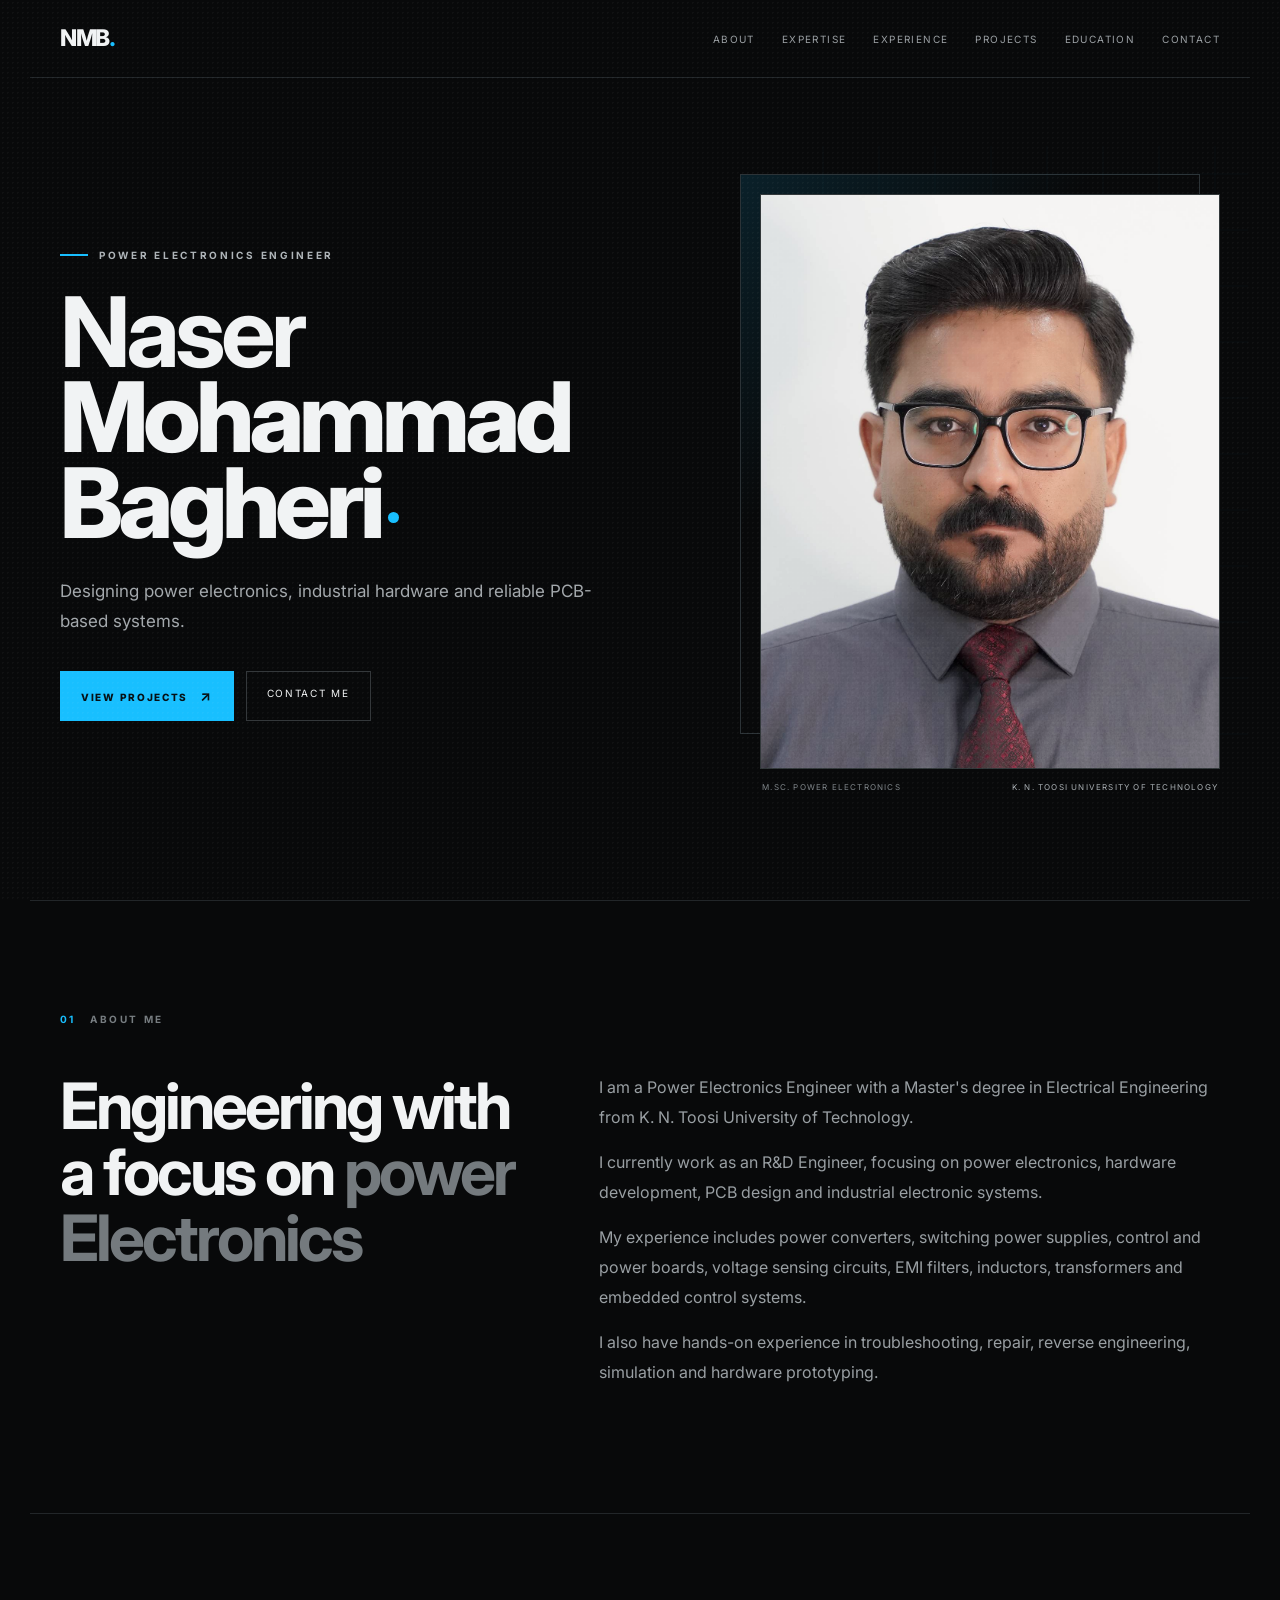
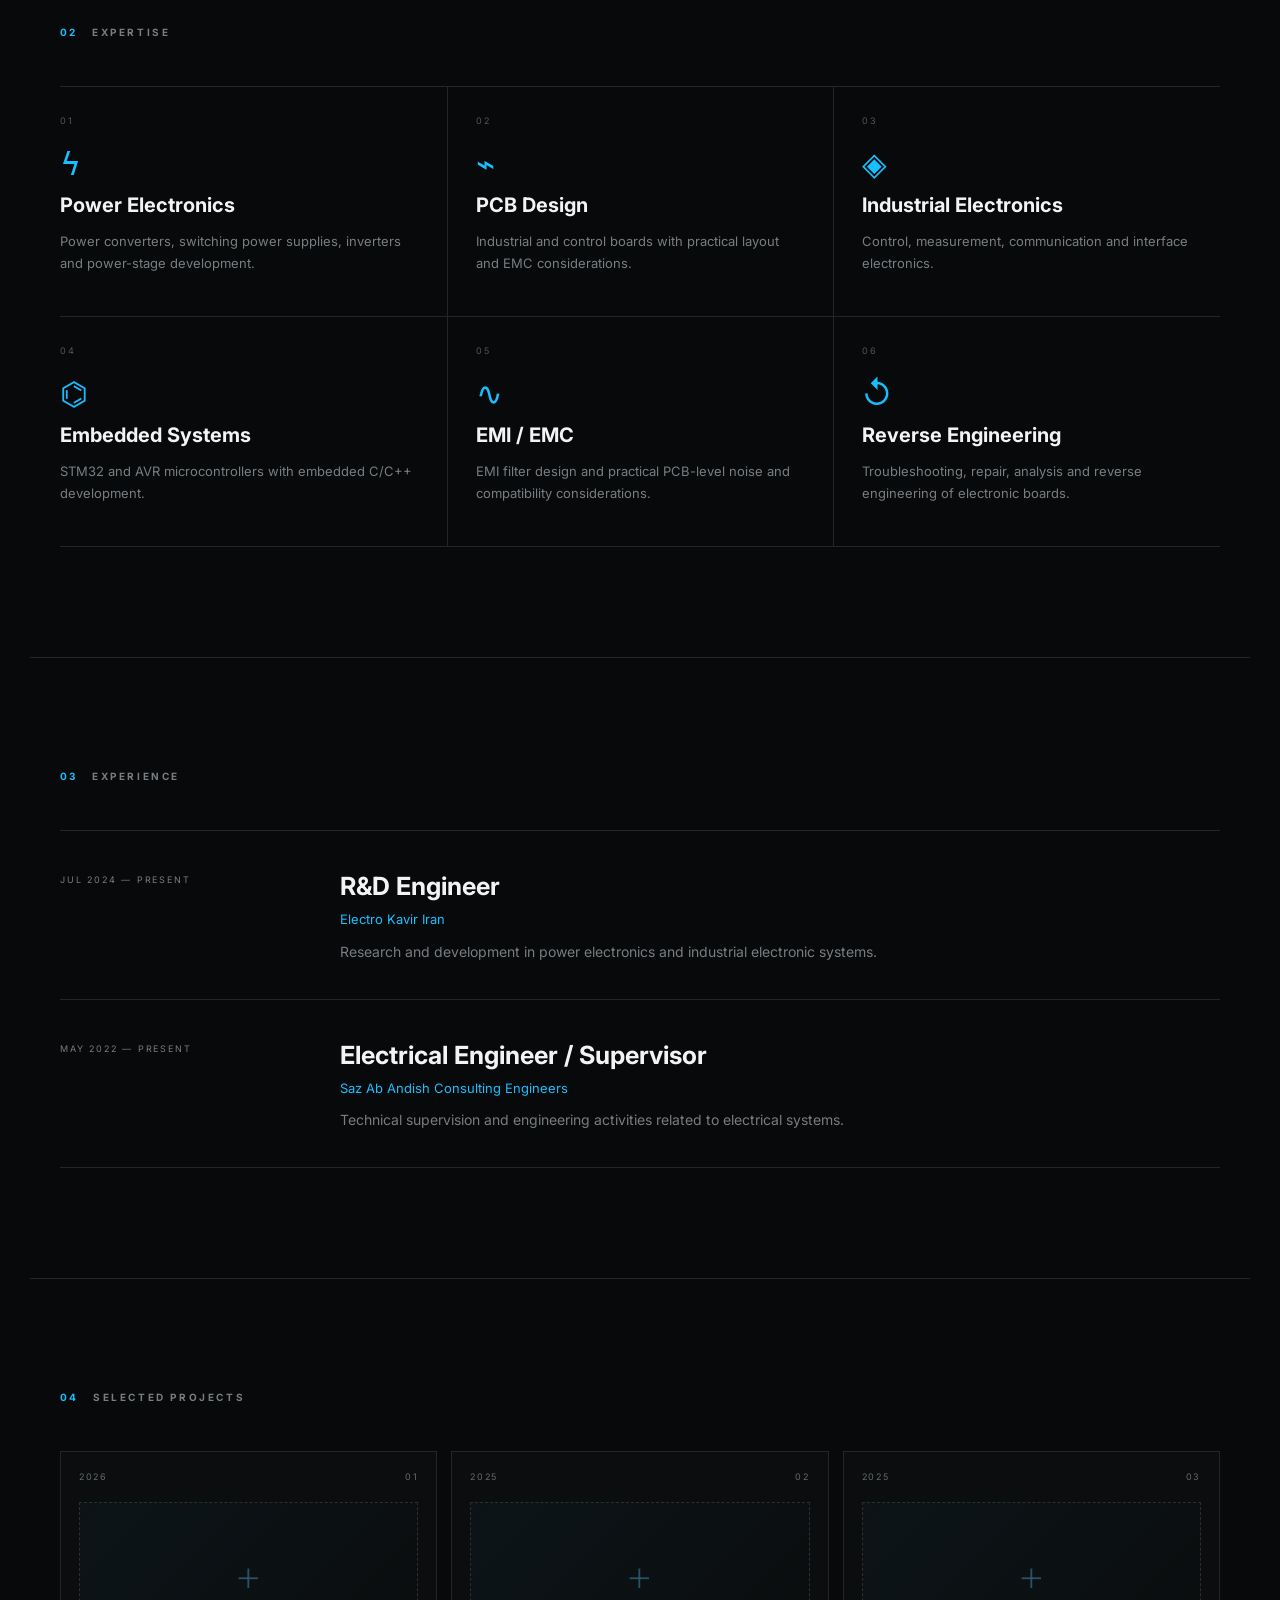
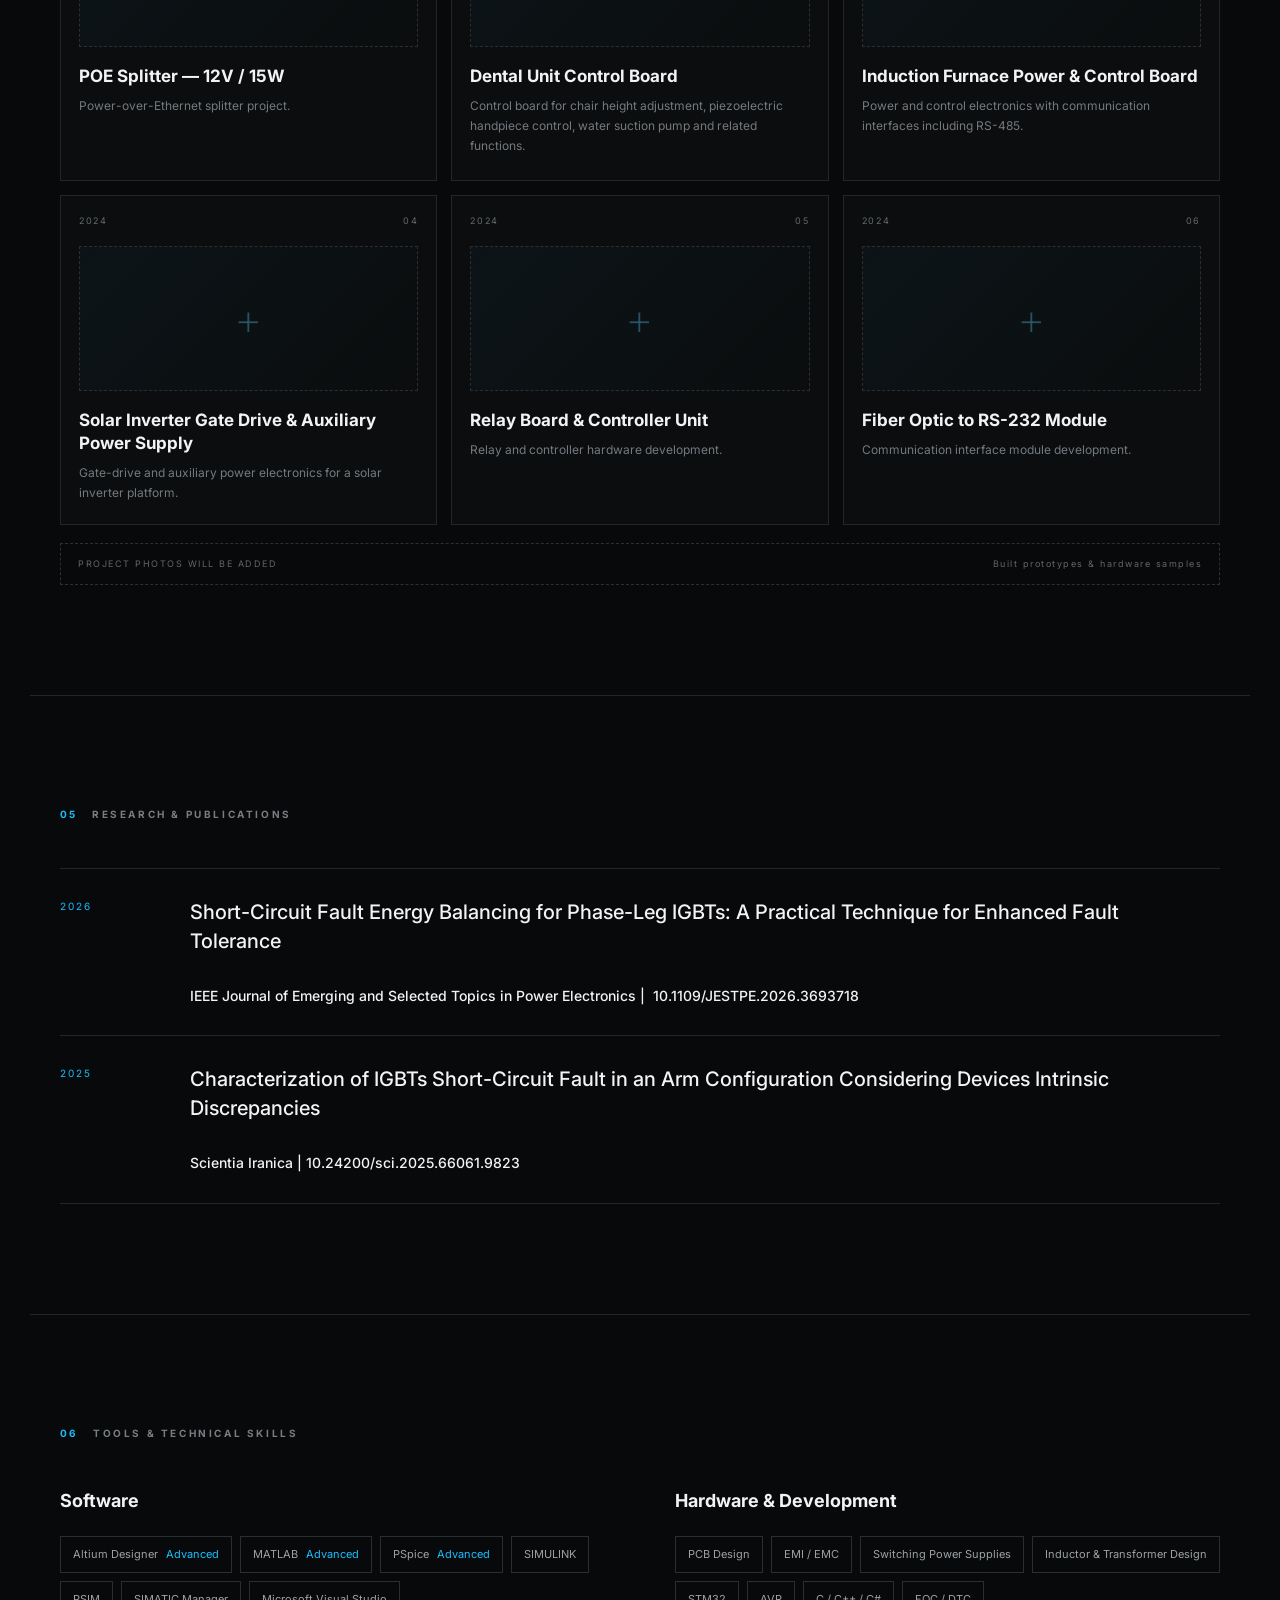
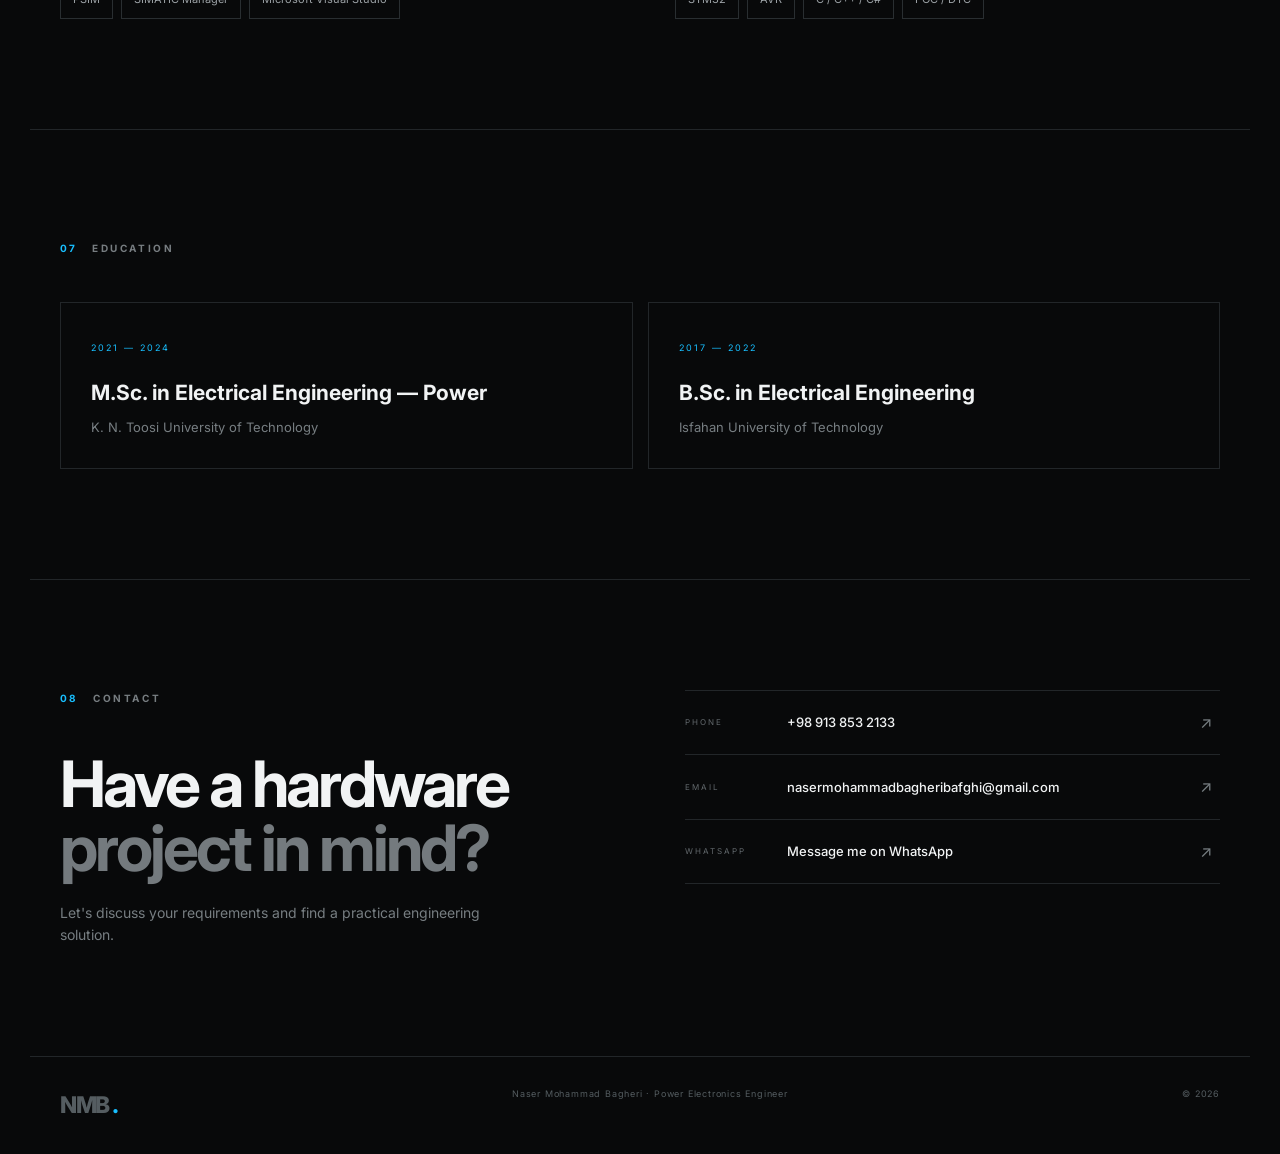
==== index.html @ 15868b36 "Add files via upload" ====
<!DOCTYPE html>
<html lang="en">
    <head>
        <meta charset="UTF-8">
        <meta name="viewport" content="width=device-width,initial-scale=1.0">
        <meta name="description" content="Naser Mohammad Bagheri — Power Electronics Engineer specializing in power electronics, PCB design, industrial hardware and embedded systems.">
        <title>Naser Mohammad Bagheri | Power Electronics Engineer</title>
        <link rel="preconnect" href="https://fonts.googleapis.com">
        <link rel="preconnect" href="https://fonts.gstatic.com" crossorigin>
        <link href="https://fonts.googleapis.com/css2?family=Inter:wght@400;500;600;700;800&display=swap" rel="stylesheet">
        <link rel="stylesheet" href="style.css">
    </head>
    <body>
        <div class="noise"></div>
        <header class="nav">
            <a class="logo" href="#home">NMB<span>.</span></a>
            <nav>
                <a href="#about">About</a>
                <a href="#expertise">Expertise</a>
                <a href="#experience">Experience</a>
                <a href="#projects">Projects</a>
                <a href="#education">Education</a>
                <a href="#contact">Contact</a>
            </nav>
        </header>
        <main>
            <section class="hero" id="home">
                <div class="hero-copy reveal">
                    <div class="eyebrow">
                        <span></span> POWER ELECTRONICS ENGINEER
                    </div>
                    <h1>Naser<br><strong>Mohammad<br class="desktop-break"> Bagheri</strong></h1>
                    <p class="hero-lead">Designing power electronics, industrial hardware and reliable PCB-based systems.</p>
                    <div class="hero-actions">
                        <a class="btn btn-primary" href="#projects">View projects <b>↗</b></a>
                        <a class="btn" href="#contact">Contact me</a>
                    </div>
                </div>
                <div class="portrait-area reveal">
                    <div class="portrait-frame"></div>
                    <div class="portrait-circuit"></div>
                    <img src="naser.jpg" alt="Naser Mohammad Bagheri" class="portrait">
                    <div class="portrait-meta">
                        <span>M.Sc. Power Electronics</span>
                        <span>K. N. Toosi University of Technology</span>
                    </div>
                </div>
            </section>
            <section class="section about" id="about">
                <div class="section-head">
                    <span>01</span>
                    <p>ABOUT ME</p>
                </div>
                <div class="about-grid">
                    <h2>Engineering with a focus on <em>power Electronics</em></h2>
                    <div class="about-copy">
                        <p>I am a Power Electronics Engineer with a Master's degree in Electrical Engineering from K. N. Toosi University of Technology.</p>
                        <p>I currently work as an R&amp;D Engineer, focusing on power electronics, hardware development, PCB design and industrial electronic systems.</p>
                        <p>My experience includes power converters, switching power supplies, control and power boards, voltage sensing circuits, EMI filters, inductors, transformers and embedded control systems.</p>
                        <p>I also have hands-on experience in troubleshooting, repair, reverse engineering, simulation and hardware prototyping.</p>
                    </div>
                </div>
            </section>
            <section class="section" id="expertise">
                <div class="section-head">
                    <span>02</span>
                    <p>EXPERTISE</p>
                </div>
                <div class="expertise-grid">
                    <article>
                        <i>01</i>
                        <b>ϟ</b>
                        <h3>Power Electronics</h3>
                        <p>Power converters, switching power supplies, inverters and power-stage development.</p>
                    </article>
                    <article>
                        <i>02</i>
                        <b>⌁</b>
                        <h3>PCB Design</h3>
                        <p>Industrial and control boards with practical layout and EMC considerations.</p>
                    </article>
                    <article>
                        <i>03</i>
                        <b>◈</b>
                        <h3>Industrial Electronics</h3>
                        <p>Control, measurement, communication and interface electronics.</p>
                    </article>
                    <article>
                        <i>04</i>
                        <b>⌬</b>
                        <h3>Embedded Systems</h3>
                        <p>STM32 and AVR microcontrollers with embedded C/C++ development.</p>
                    </article>
                    <article>
                        <i>05</i>
                        <b>∿</b>
                        <h3>EMI / EMC</h3>
                        <p>EMI filter design and practical PCB-level noise and compatibility considerations.</p>
                    </article>
                    <article>
                        <i>06</i>
                        <b>↺</b>
                        <h3>Reverse Engineering</h3>
                        <p>Troubleshooting, repair, analysis and reverse engineering of electronic boards.</p>
                    </article>
                </div>
            </section>
            <section class="section" id="experience">
                <div class="section-head">
                    <span>03</span>
                    <p>EXPERIENCE</p>
                </div>
                <div class="timeline">
                    <article>
                        <time>JUL 2024 — PRESENT</time>
                        <div>
                            <h3>R&amp;D Engineer</h3>
                            <p class="company">Electro Kavir Iran</p>
                            <p>Research and development in power electronics and industrial electronic systems.</p>
                        </div>
                    </article>
                    <article>
                        <time>MAY 2022 — PRESENT</time>
                        <div>
                            <h3>Electrical Engineer / Supervisor</h3>
                            <p class="company">Saz Ab Andish Consulting Engineers</p>
                            <p>Technical supervision and engineering activities related to electrical systems.</p>
                        </div>
                    </article>
                </div>
            </section>
            <section class="section" id="projects">
                <div class="section-head">
                    <span>04</span>
                    <p>SELECTED PROJECTS</p>
                </div>
                <div class="project-grid">
                    <article>
                        <div>
                            <span>2026</span>
                            <span>01</span>
                        </div>
                        <figure>+</figure>
                        <h3>POE Splitter — 12V / 15W</h3>
                        <p>Power-over-Ethernet splitter project.</p>
                    </article>
                    <article>
                        <div>
                            <span>2025</span>
                            <span>02</span>
                        </div>
                        <figure>+</figure>
                        <h3>Dental Unit Control Board</h3>
                        <p>Control board for chair height adjustment, piezoelectric handpiece control, water suction pump and related functions.</p>
                    </article>
                    <article>
                        <div>
                            <span>2025</span>
                            <span>03</span>
                        </div>
                        <figure>+</figure>
                        <h3>Induction Furnace Power &amp; Control Board</h3>
                        <p>Power and control electronics with communication interfaces including RS-485.</p>
                    </article>
                    <article>
                        <div>
                            <span>2024</span>
                            <span>04</span>
                        </div>
                        <figure>+</figure>
                        <h3>Solar Inverter Gate Drive &amp; Auxiliary Power Supply</h3>
                        <p>Gate-drive and auxiliary power electronics for a solar inverter platform.</p>
                    </article>
                    <article>
                        <div>
                            <span>2024</span>
                            <span>05</span>
                        </div>
                        <figure>+</figure>
                        <h3>Relay Board &amp; Controller Unit</h3>
                        <p>Relay and controller hardware development.</p>
                    </article>
                    <article>
                        <div>
                            <span>2024</span>
                            <span>06</span>
                        </div>
                        <figure>+</figure>
                        <h3>Fiber Optic to RS-232 Module</h3>
                        <p>Communication interface module development.</p>
                    </article>
                </div>
                <div class="projects-note">
                    <span>PROJECT PHOTOS WILL BE ADDED</span>
                    <span>Built prototypes &amp; hardware samples</span>
                </div>
            </section>
            <section class="section research">
                <div class="section-head">
                    <span>05</span>
                    <p>RESEARCH &amp; PUBLICATIONS</p>
                </div>
                <div class="research-list">
                    <article>
                        <span>2026</span>
                        <h3>Short-Circuit Fault Energy Balancing for Phase-Leg IGBTs: A Practical Technique for Enhanced Fault Tolerance</h3>
                        <h3 style="grid-area: 2 / 2 / 3 / 3; font-size: 14px;"><a href="https://www.scilit.com/sources/019f25de601a72ae861ccee528721fa2">IEEE Journal of Emerging and Selected Topics in Power Electronics</a>&nbsp;|&nbsp;&nbsp;<a href="https://doi.org/10.1109/JESTPE.2026.3693718">10.1109/JESTPE.2026.3693718</a></h3>
                        <h3></h3>
                    </article>
                    <article>
                        <span>2025</span>
                        <h3>Characterization of IGBTs Short-Circuit Fault in an Arm Configuration Considering Devices Intrinsic Discrepancies</h3>
                        <h3 style="grid-area: 2 / 2 / 3 / 3; font-size: 14px;">Scientia Iranica |&nbsp;<a href="https://doi.org/10.24200/sci.2025.66061.9823">10.24200/sci.2025.66061.9823</a></h3>
                    </article>
                </div>
            </section>
            <section class="section skills">
                <div class="section-head">
                    <span>06</span>
                    <p>TOOLS &amp; TECHNICAL SKILLS</p>
                </div>
                <div class="skills-wrap">
                    <div>
                        <h3>Software</h3>
                        <div class="tags">
                            <span>Altium Designer <em>Advanced</em></span>
                            <span>MATLAB <em>Advanced</em></span>
                            <span>PSpice <em>Advanced</em></span>
                            <span>SIMULINK</span>
                            <span>PSIM</span>
                            <span>SIMATIC Manager</span>
                            <span>Microsoft Visual Studio</span>
                        </div>
                    </div>
                    <div>
                        <h3>Hardware &amp; Development</h3>
                        <div class="tags">
                            <span>PCB Design</span>
                            <span>EMI / EMC</span>
                            <span>Switching Power Supplies</span>
                            <span>Inductor &amp; Transformer Design</span>
                            <span>STM32</span>
                            <span>AVR</span>
                            <span>C / C++ / C#</span>
                            <span>FOC / DTC</span>
                        </div>
                    </div>
                </div>
            </section>
            <section class="section education" id="education">
                <div class="section-head">
                    <span>07</span>
                    <p>EDUCATION</p>
                </div>
                <div class="education-grid">
                    <article>
                        <span>2021 — 2024</span>
                        <h3>M.Sc. in Electrical Engineering — Power</h3>
                        <p>K. N. Toosi University of Technology</p>
                    </article>
                    <article>
                        <span>2017 — 2022</span>
                        <h3>B.Sc. in Electrical Engineering</h3>
                        <p>Isfahan University of Technology</p>
                    </article>
                </div>
            </section>
            <section class="section contact" id="contact">
                <div>
                    <div class="section-head">
                        <span>08</span>
                        <p>CONTACT</p>
                    </div>
                    <h2>Have a hardware<br><em>project in mind?</em></h2>
                    <p class="contact-lead">Let's discuss your requirements and find a practical engineering solution.</p>
                </div>
                <div class="contact-links">
                    <a href="tel:+989138532133"><small>PHONE</small><strong>+98 913 853 2133</strong><span>↗</span></a>
                    <a href="mailto:nasermohammadbagheribafghi@gmail.com"><small>EMAIL</small><strong>nasermohammadbagheribafghi@gmail.com</strong><span>↗</span></a>
                    <a href="https://wa.me/989138532133" target="_blank" rel="noopener"><small>WHATSAPP</small><strong>Message me on WhatsApp</strong><span>↗</span></a>
                </div>
            </section>
        </main>
        <footer>
            <div class="footer-logo">NMB
                <span>.</span>
            </div>
            <p>Naser Mohammad Bagheri · Power Electronics Engineer</p>
            <p>© 2026</p>
        </footer>
        <script src="script.js"></script>
    </body>
</html>
---- style.css ----
* {
    box-sizing: border-box;
    margin: 0;
    padding: 0;
}

:root {
    --bg: #08090a;
    --text: #f1f3f4;
    --muted: #8d9297;
    --line: #222629;
    --accent: #18bfff;
}

html {
    scroll-behavior: smooth;
}

body {
    background: var(--bg);
    color: var(--text);
    font-family: Inter,Arial,sans-serif;
    line-height: 1.6;
    overflow-x: hidden;
}

a {
    color: inherit;
    text-decoration: none;
}

.noise {
    position: fixed;
    inset: 0;
    pointer-events: none;
    opacity: .035;
    background-image: radial-gradient(#fff 1px,transparent 1px);
    background-size: 5px 5px;
    z-index: 20;
}

.nav {
    height: 78px;
    display: flex;
    align-items: center;
    justify-content: space-between;
    max-width: 1220px;
    margin: auto;
    padding: 0 30px;
    border-bottom: 1px solid var(--line);
    position: relative;
    z-index: 10;
}

.logo,
.footer-logo {
    font-size: 23px;
    font-weight: 800;
    letter-spacing: -1.5px;
}

.logo span,
.footer-logo span {
    color: var(--accent);
}

.nav nav {
    display: flex;
    gap: 27px;
}

.nav nav a {
    font-size: 10px;
    color: #9a9fa3;
    text-transform: uppercase;
    letter-spacing: 1.4px;
}

.nav nav a:hover {
    color: var(--accent);
}

.hero {
    max-width: 1220px;
    min-height: calc(100vh - 78px);
    margin: auto;
    padding: 70px 30px 80px;
    display: grid;
    grid-template-columns: 1fr .78fr;
    align-items: center;
    gap: 65px;
}

.eyebrow {
    font-size: 10px;
    letter-spacing: 2.7px;
    color: #aeb4b8;
    font-weight: 700;
    display: flex;
    align-items: center;
    gap: 11px;
}

.eyebrow span {
    width: 28px;
    height: 2px;
    background: var(--accent);
}

h1 {
    font-size: clamp(62px,7.6vw,105px);
    line-height: .88;
    letter-spacing: -5px;
    font-weight: 700;
    margin: 26px 0 30px;
}

h1 strong {
    font-weight: 800;
}

h1 strong:after {
    content: "";
    display: inline-block;
    width: 11px;
    height: 11px;
    background: var(--accent);
    margin-left: 8px;
    border-radius: 50%;
    vertical-align: 18%;
}

.hero-lead {
    max-width: 540px;
    color: #a3a8ac;
    font-size: 17px;
    line-height: 1.8;
}

.hero-actions {
    display: flex;
    gap: 12px;
    margin-top: 34px;
}

.btn {
    border: 1px solid #34383b;
    padding: 13px 20px;
    font-size: 10px;
    text-transform: uppercase;
    letter-spacing: 1.7px;
}

.btn-primary {
    background: var(--accent);
    border-color: var(--accent);
    color: #061015;
    font-weight: 800;
}

.btn:hover {
    border-color: var(--accent);
    color: var(--accent);
}

.btn-primary:hover {
    background: #56d2ff;
    color: #061015;
}

.btn b {
    font-size: 14px;
    margin-left: 8px;
}

.portrait-area {
    position: relative;
    width: min(100%,480px);
    justify-self: end;
    padding: 20px 0 0 20px;
}

.portrait-frame {
    position: absolute;
    inset: 0 20px 60px 0;
    border: 1px solid #2c3337;
    background: linear-gradient(135deg,rgba(24,191,255,.13),transparent 35%);
}

.portrait-circuit {
    position: absolute;
    inset: -28px -28px 30px 55px;
    opacity: .3;
    background: linear-gradient(90deg,transparent 49%,#1a5c72 50%,transparent 51%),linear-gradient(0deg,transparent 49%,#1a5c72 50%,transparent 51%);
    background-size: 56px 56px;
}

.portrait {
    display: block;
    width: 100%;
    aspect-ratio: 4/5;
    object-fit: cover;
    object-position: center top;
    position: relative;
    z-index: 2;
    filter: grayscale(15%) contrast(1.03);
    border: 1px solid #343a3d;
}

.portrait-meta {
    position: relative;
    z-index: 3;
    display: flex;
    justify-content: space-between;
    gap: 20px;
    padding: 12px 2px 0;
    color: #7f8589;
    font-size: 8px;
    letter-spacing: 1.2px;
    text-transform: uppercase;
}

.portrait-meta span:last-child {
    color: #a9afb3;
}

.section {
    max-width: 1220px;
    margin: auto;
    padding: 110px 30px;
    border-top: 1px solid var(--line);
}

.section-head {
    display: flex;
    align-items: center;
    gap: 15px;
    margin-bottom: 46px;
}

.section-head span {
    font-size: 10px;
    color: var(--accent);
    font-weight: 700;
    letter-spacing: 2px;
}

.section-head p {
    font-size: 10px;
    color: #777d81;
    font-weight: 700;
    letter-spacing: 2.6px;
}

.about-grid {
    display: grid;
    grid-template-columns: .85fr 1.15fr;
    gap: 80px;
}

.about h2 {
    font-size: clamp(38px,5vw,66px);
    line-height: 1.03;
    letter-spacing: -3px;
}

.about h2 em,
.contact h2 em {
    font-style: normal;
    color: #747a7e;
}

.about-copy {
    max-width: 700px;
}

.about-copy p {
    color: #999fa3;
    font-size: 16px;
    line-height: 1.85;
    margin-bottom: 16px;
}

.expertise-grid {
    display: grid;
    grid-template-columns: repeat(3,1fr);
    border-top: 1px solid var(--line);
}

.expertise-grid article {
    min-height: 230px;
    padding: 27px 28px 30px 0;
    border-bottom: 1px solid var(--line);
}

.expertise-grid article:nth-child(3n+2),
.expertise-grid article:nth-child(3n+3) {
    padding-left: 28px;
    border-left: 1px solid var(--line);
}

.expertise-grid i {
    display: block;
    font-size: 9px;
    color: #4f565a;
    letter-spacing: 2px;
    font-style: normal;
}

.expertise-grid b {
    display: block;
    font-size: 32px;
    color: var(--accent);
    height: 56px;
    padding-top: 9px;
    font-weight: 400;
}

.expertise-grid h3 {
    font-size: 20px;
    margin: 4px 0 9px;
}

.expertise-grid p {
    color: #777e82;
    font-size: 13px;
    line-height: 1.7;
}

.timeline {
    border-top: 1px solid var(--line);
}

.timeline article {
    display: grid;
    grid-template-columns: 230px 1fr;
    gap: 50px;
    padding: 35px 0;
    border-bottom: 1px solid var(--line);
}

.timeline time {
    font-size: 9px;
    color: #777d81;
    letter-spacing: 1.8px;
    padding-top: 7px;
}

.timeline h3 {
    font-size: 25px;
}

.timeline .company {
    color: var(--accent);
    font-size: 13px;
    margin-top: 3px;
}

.timeline p:last-child {
    color: #777d81;
    font-size: 14px;
    margin-top: 11px;
}

.project-grid {
    display: grid;
    grid-template-columns: repeat(3,1fr);
    gap: 14px;
}

.project-grid article {
    border: 1px solid var(--line);
    background: #0b0d0e;
    padding: 18px;
    min-height: 330px;
}

.project-grid article>div {
    display: flex;
    justify-content: space-between;
    color: #646b70;
    font-size: 9px;
    letter-spacing: 1.7px;
}

.project-grid figure {
    height: 145px;
    margin: 18px 0;
    border: 1px dashed #293035;
    display: flex;
    align-items: center;
    justify-content: center;
    background: linear-gradient(135deg,rgba(24,191,255,.04),transparent);
    font-size: 45px;
    font-weight: 200;
    color: #275365;
}

.project-grid h3 {
    font-size: 17px;
    line-height: 1.35;
}

.project-grid p {
    color: #737a7f;
    font-size: 12px;
    line-height: 1.65;
    margin-top: 8px;
}

.projects-note {
    display: flex;
    justify-content: space-between;
    border: 1px dashed #2a3033;
    margin-top: 18px;
    padding: 13px 17px;
    color: #60676b;
    font-size: 9px;
    letter-spacing: 1.5px;
}

.research-list {
    border-top: 1px solid var(--line);
}

.research-list article {
    display: grid;
    grid-template-columns: 100px 1fr;
    gap: 30px;
    padding: 29px 0;
    border-bottom: 1px solid var(--line);
}

.research-list article>span {
    color: var(--accent);
    font-size: 10px;
    letter-spacing: 2px;
}

.research-list h3 {
    font-size: 20px;
    line-height: 1.45;
    font-weight: 500;
    max-width: 930px;
}

.skills-wrap {
    display: grid;
    grid-template-columns: 1fr 1fr;
    gap: 70px;
}

.skills-wrap h3 {
    font-size: 18px;
    margin-bottom: 20px;
}

.tags {
    display: flex;
    flex-wrap: wrap;
    gap: 8px;
}

.tags span {
    border: 1px solid #292e31;
    padding: 9px 12px;
    color: #9ca2a6;
    font-size: 11px;
}

.tags em {
    color: var(--accent);
    font-style: normal;
    margin-left: 5px;
}

.education-grid {
    display: grid;
    grid-template-columns: 1fr 1fr;
    gap: 15px;
}

.education-grid article {
    border: 1px solid var(--line);
    padding: 30px;
}

.education-grid article>span {
    font-size: 9px;
    letter-spacing: 2px;
    color: var(--accent);
}

.education-grid h3 {
    font-size: 21px;
    margin: 18px 0 7px;
}

.education-grid p {
    color: #777e82;
    font-size: 13px;
}

.contact {
    display: grid;
    grid-template-columns: 1fr 1fr;
    gap: 90px;
}

.contact h2 {
    font-size: clamp(42px,5vw,67px);
    line-height: 1;
    letter-spacing: -3px;
    margin-top: 10px;
}

.contact-lead {
    color: #777e82;
    max-width: 470px;
    margin-top: 22px;
    font-size: 14px;
}

.contact-links {
    border-top: 1px solid var(--line);
}

.contact-links a {
    display: grid;
    grid-template-columns: 90px 1fr 20px;
    align-items: center;
    gap: 12px;
    padding: 19px 0;
    border-bottom: 1px solid var(--line);
}

.contact-links small {
    font-size: 8px;
    letter-spacing: 2px;
    color: #62686c;
}

.contact-links strong {
    font-size: 13px;
    font-weight: 500;
    word-break: break-word;
}

.contact-links span {
    color: #777e82;
}

footer {
    max-width: 1220px;
    margin: auto;
    padding: 30px;
    display: flex;
    justify-content: space-between;
    gap: 20px;
    border-top: 1px solid var(--line);
    color: #555d61;
    font-size: 9px;
    letter-spacing: .8px;
}

@media (max-width:900px){
    .nav {
        padding: 0 20px;
    }

    .nav nav {
        gap: 12px;
    }

    .nav nav a {
        font-size: 8px;
    }

    .hero {
        grid-template-columns: 1fr;
        min-height: auto;
        padding: 65px 20px 80px;
        gap: 45px;
    }

    .portrait-area {
        justify-self: start;
        width: min(100%,430px);
    }

    .section {
        padding: 80px 20px;
    }

    .about-grid,
    .contact {
        grid-template-columns: 1fr;
        gap: 40px;
    }

    .expertise-grid {
        grid-template-columns: repeat(2,1fr);
    }

    .expertise-grid article:nth-child(3n+2),
    .expertise-grid article:nth-child(3n+3) {
        border-left: 0;
        padding-left: 0;
    }

    .expertise-grid article:nth-child(even) {
        border-left: 1px solid var(--line);
        padding-left: 25px;
    }

    .project-grid {
        grid-template-columns: repeat(2,1fr);
    }

    .skills-wrap {
        grid-template-columns: 1fr;
        gap: 45px;
    }
}

@media (max-width:600px){
    .nav {
        height: 65px;
    }

    .nav nav {
        display: none;
    }

    .hero {
        padding-top: 48px;
    }

    h1 {
        font-size: 58px;
        letter-spacing: -3px;
    }

    .desktop-break {
        display: none;
    }

    .hero-lead {
        font-size: 15px;
    }

    .hero-actions {
        flex-wrap: wrap;
    }

    .portrait-area {
        padding-left: 10px;
    }

    .portrait-frame {
        inset: 0 10px 55px 0;
    }

    .portrait-meta {
        display: block;
        line-height: 1.8;
    }

    .portrait-meta span {
        display: block;
    }

    .expertise-grid,
    .project-grid,
    .education-grid {
        grid-template-columns: 1fr;
    }

    .expertise-grid article:nth-child(even) {
        border-left: 0;
        padding-left: 0;
    }

    .timeline article {
        grid-template-columns: 1fr;
        gap: 12px;
    }

    .research-list article {
        grid-template-columns: 1fr;
        gap: 8px;
    }

    .contact-links a {
        grid-template-columns: 70px 1fr 15px;
    }

    .contact-links strong {
        font-size: 11px;
    }

    .projects-note {
        display: block;
        line-height: 1.8;
    }

    footer {
        display: block;
        padding: 25px 20px;
    }

    footer p {
        margin-top: 8px;
    }
}
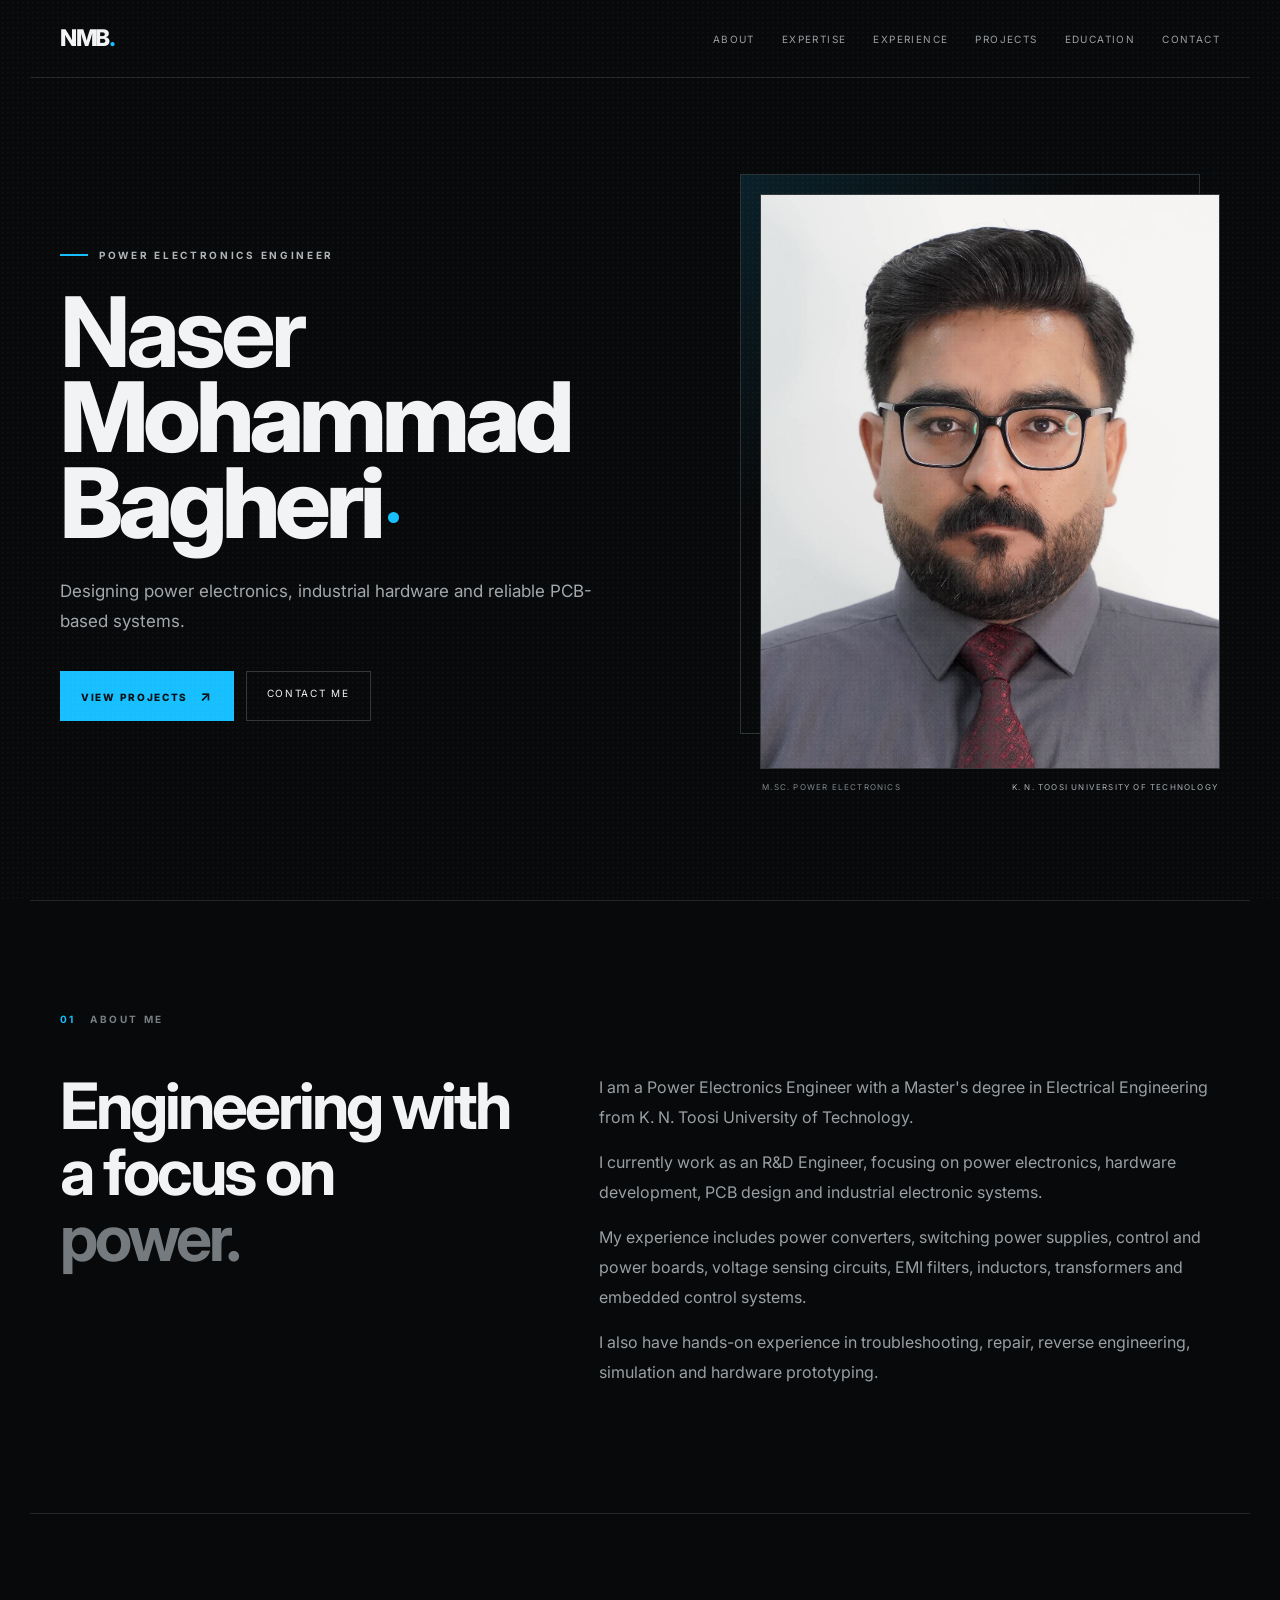
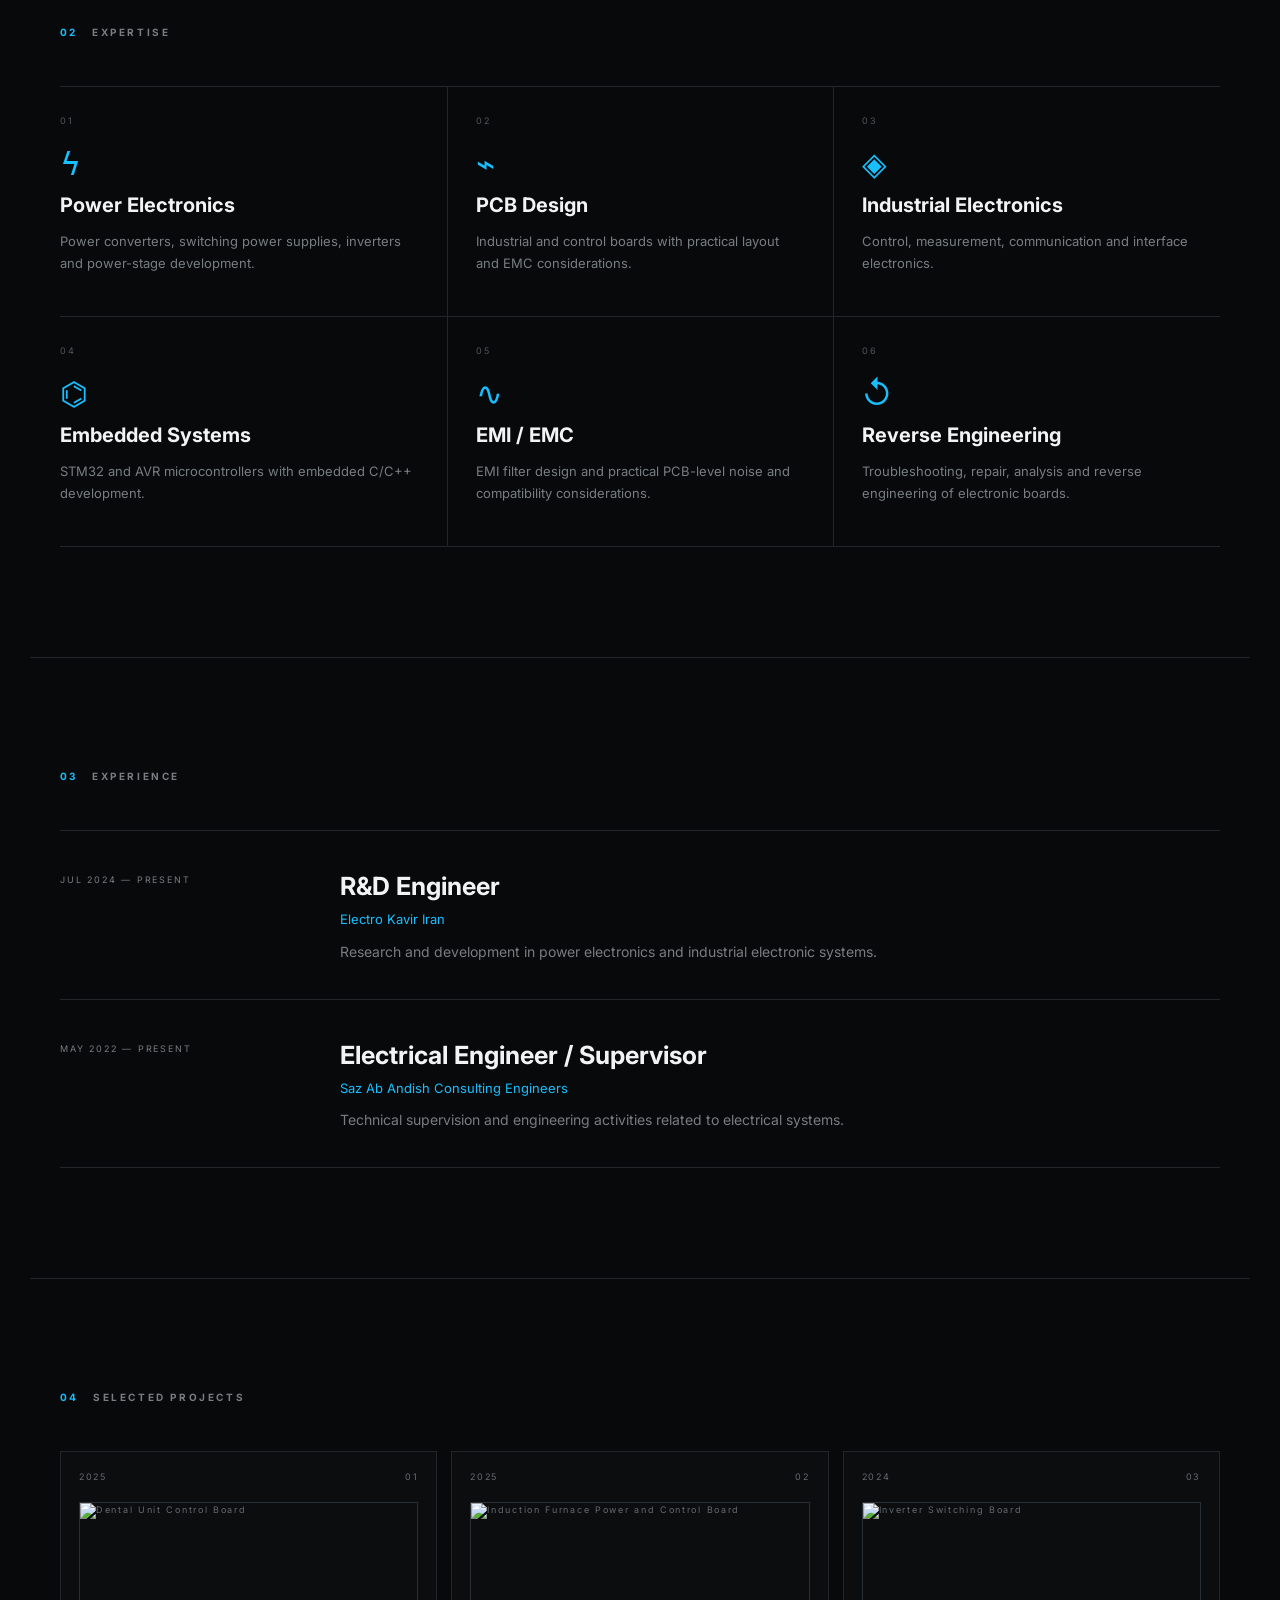
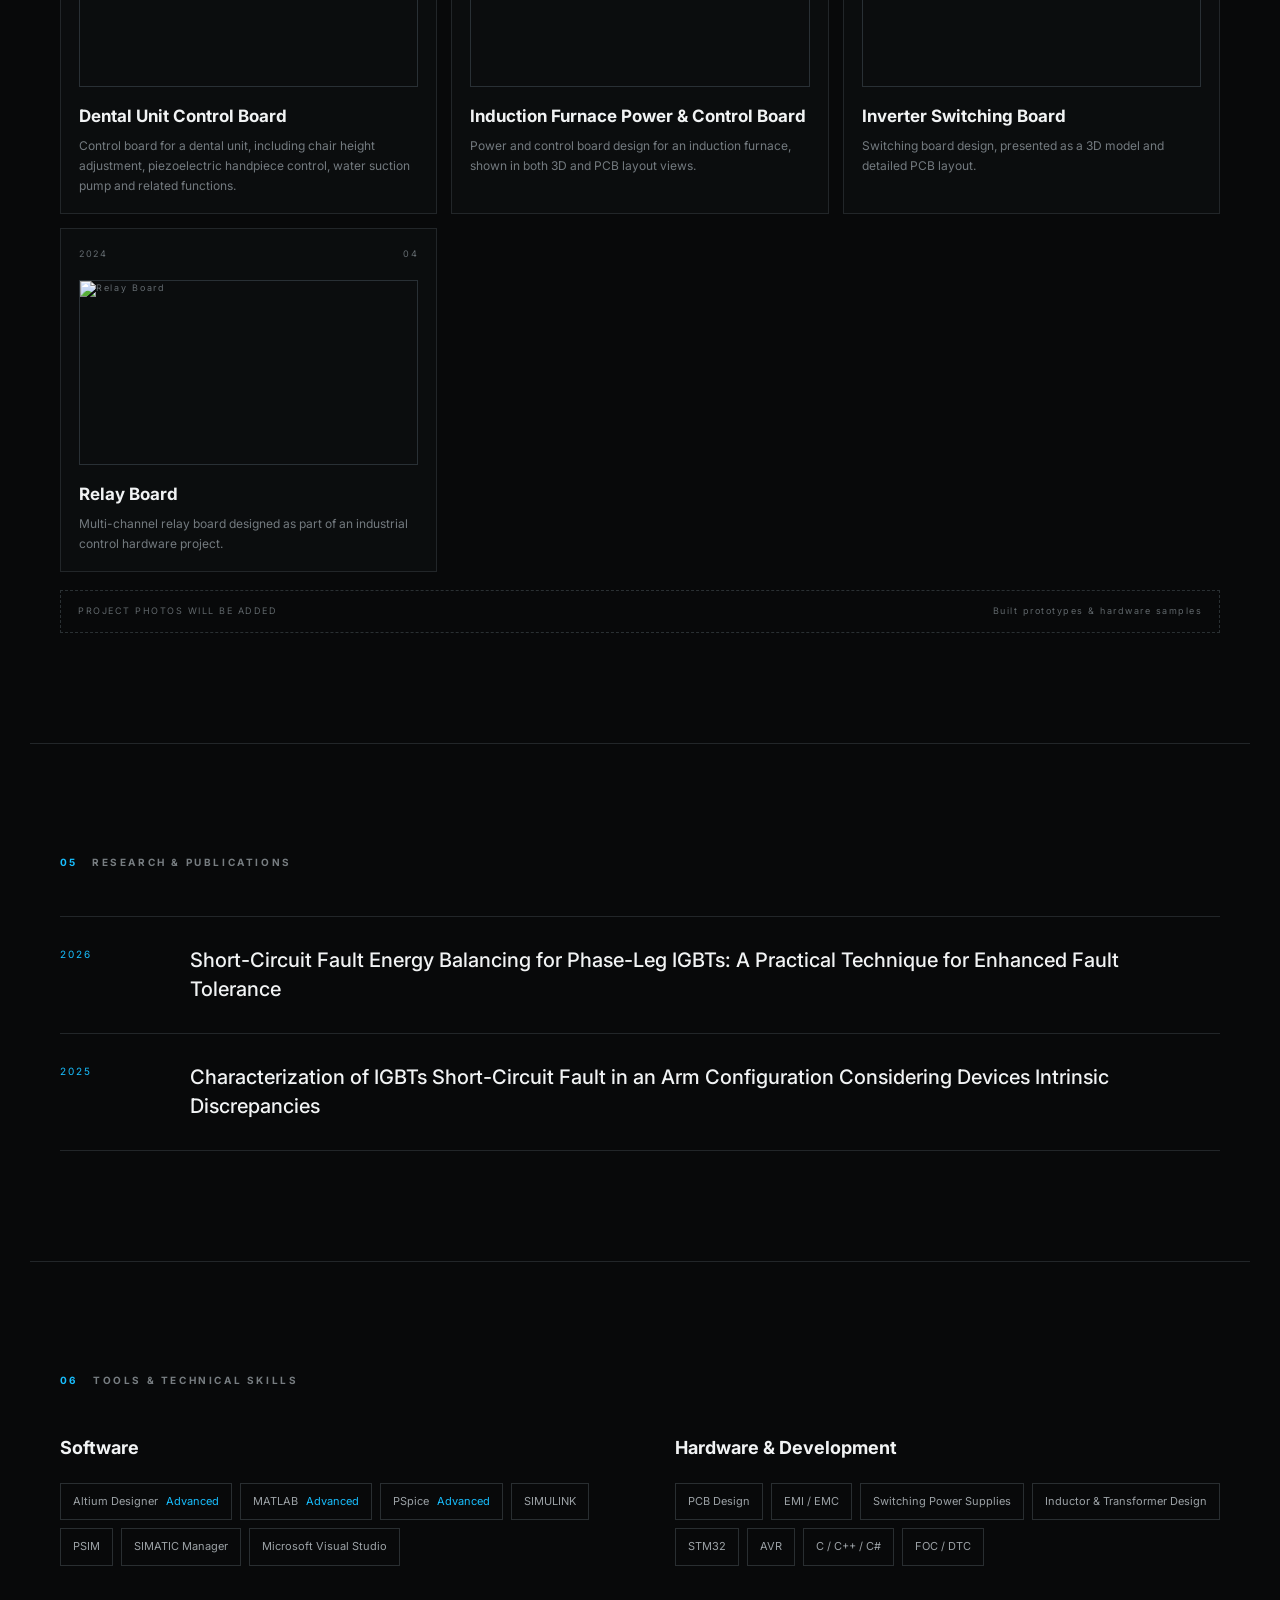
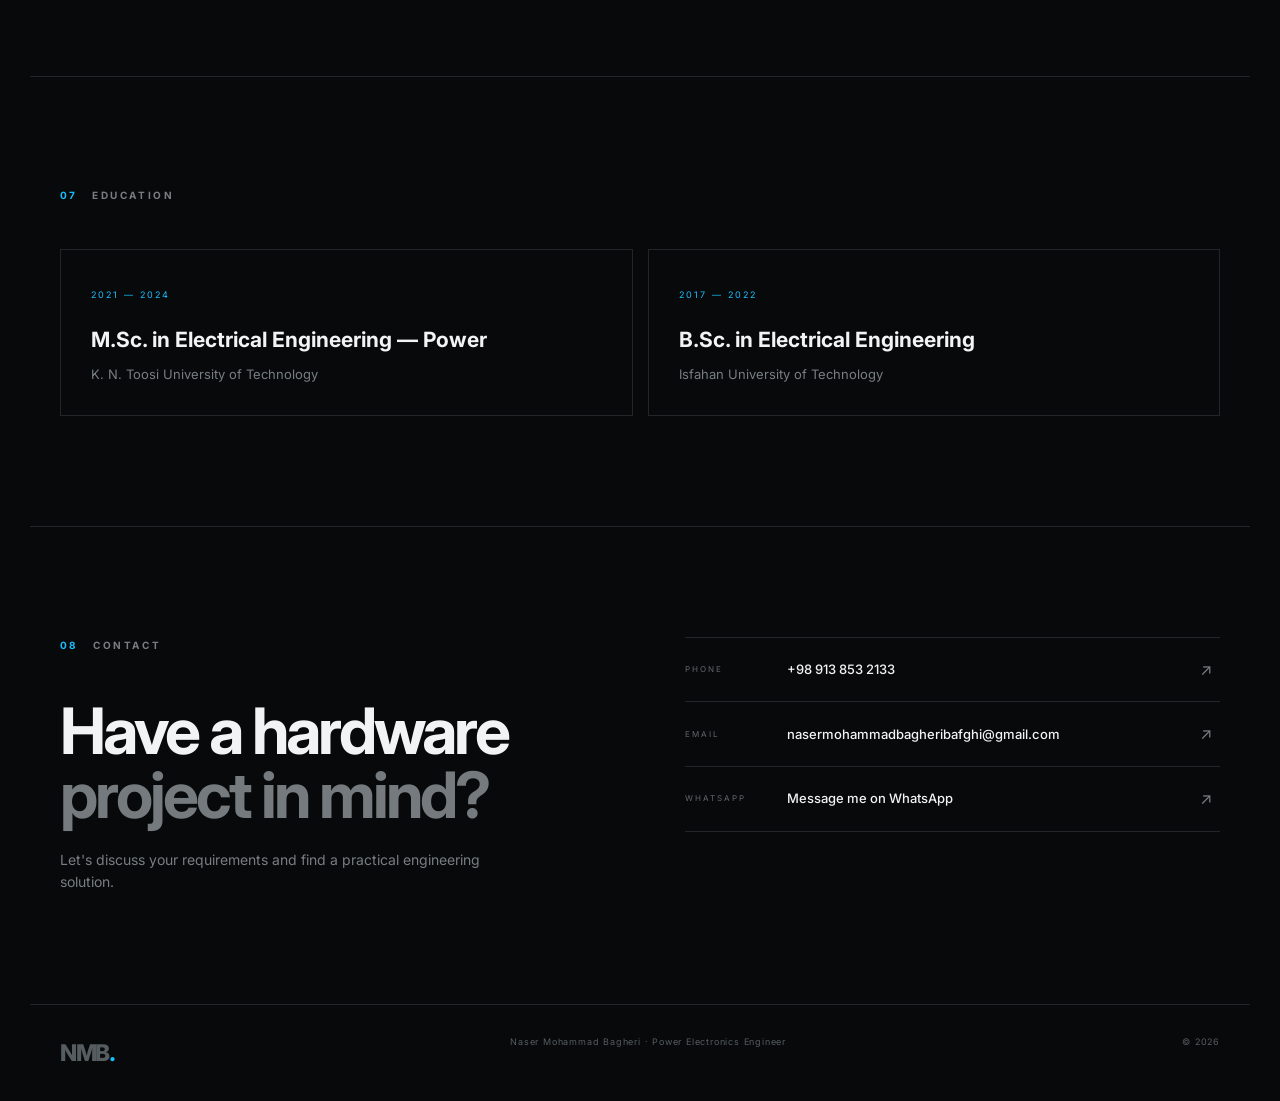
==== commit ebc8df88: "Add files via upload" ====
--- a/index.html
+++ b/index.html
@@ -1,293 +1,15 @@
-<!DOCTYPE html>
-<html lang="en">
-    <head>
-        <meta charset="UTF-8">
-        <meta name="viewport" content="width=device-width,initial-scale=1.0">
-        <meta name="description" content="Naser Mohammad Bagheri — Power Electronics Engineer specializing in power electronics, PCB design, industrial hardware and embedded systems.">
-        <title>Naser Mohammad Bagheri | Power Electronics Engineer</title>
-        <link rel="preconnect" href="https://fonts.googleapis.com">
-        <link rel="preconnect" href="https://fonts.gstatic.com" crossorigin>
-        <link href="https://fonts.googleapis.com/css2?family=Inter:wght@400;500;600;700;800&display=swap" rel="stylesheet">
-        <link rel="stylesheet" href="style.css">
-    </head>
-    <body>
-        <div class="noise"></div>
-        <header class="nav">
-            <a class="logo" href="#home">NMB<span>.</span></a>
-            <nav>
-                <a href="#about">About</a>
-                <a href="#expertise">Expertise</a>
-                <a href="#experience">Experience</a>
-                <a href="#projects">Projects</a>
-                <a href="#education">Education</a>
-                <a href="#contact">Contact</a>
-            </nav>
-        </header>
-        <main>
-            <section class="hero" id="home">
-                <div class="hero-copy reveal">
-                    <div class="eyebrow">
-                        <span></span> POWER ELECTRONICS ENGINEER
-                    </div>
-                    <h1>Naser<br><strong>Mohammad<br class="desktop-break"> Bagheri</strong></h1>
-                    <p class="hero-lead">Designing power electronics, industrial hardware and reliable PCB-based systems.</p>
-                    <div class="hero-actions">
-                        <a class="btn btn-primary" href="#projects">View projects <b>↗</b></a>
-                        <a class="btn" href="#contact">Contact me</a>
-                    </div>
-                </div>
-                <div class="portrait-area reveal">
-                    <div class="portrait-frame"></div>
-                    <div class="portrait-circuit"></div>
-                    <img src="naser.jpg" alt="Naser Mohammad Bagheri" class="portrait">
-                    <div class="portrait-meta">
-                        <span>M.Sc. Power Electronics</span>
-                        <span>K. N. Toosi University of Technology</span>
-                    </div>
-                </div>
-            </section>
-            <section class="section about" id="about">
-                <div class="section-head">
-                    <span>01</span>
-                    <p>ABOUT ME</p>
-                </div>
-                <div class="about-grid">
-                    <h2>Engineering with a focus on <em>power Electronics</em></h2>
-                    <div class="about-copy">
-                        <p>I am a Power Electronics Engineer with a Master's degree in Electrical Engineering from K. N. Toosi University of Technology.</p>
-                        <p>I currently work as an R&amp;D Engineer, focusing on power electronics, hardware development, PCB design and industrial electronic systems.</p>
-                        <p>My experience includes power converters, switching power supplies, control and power boards, voltage sensing circuits, EMI filters, inductors, transformers and embedded control systems.</p>
-                        <p>I also have hands-on experience in troubleshooting, repair, reverse engineering, simulation and hardware prototyping.</p>
-                    </div>
-                </div>
-            </section>
-            <section class="section" id="expertise">
-                <div class="section-head">
-                    <span>02</span>
-                    <p>EXPERTISE</p>
-                </div>
-                <div class="expertise-grid">
-                    <article>
-                        <i>01</i>
-                        <b>ϟ</b>
-                        <h3>Power Electronics</h3>
-                        <p>Power converters, switching power supplies, inverters and power-stage development.</p>
-                    </article>
-                    <article>
-                        <i>02</i>
-                        <b>⌁</b>
-                        <h3>PCB Design</h3>
-                        <p>Industrial and control boards with practical layout and EMC considerations.</p>
-                    </article>
-                    <article>
-                        <i>03</i>
-                        <b>◈</b>
-                        <h3>Industrial Electronics</h3>
-                        <p>Control, measurement, communication and interface electronics.</p>
-                    </article>
-                    <article>
-                        <i>04</i>
-                        <b>⌬</b>
-                        <h3>Embedded Systems</h3>
-                        <p>STM32 and AVR microcontrollers with embedded C/C++ development.</p>
-                    </article>
-                    <article>
-                        <i>05</i>
-                        <b>∿</b>
-                        <h3>EMI / EMC</h3>
-                        <p>EMI filter design and practical PCB-level noise and compatibility considerations.</p>
-                    </article>
-                    <article>
-                        <i>06</i>
-                        <b>↺</b>
-                        <h3>Reverse Engineering</h3>
-                        <p>Troubleshooting, repair, analysis and reverse engineering of electronic boards.</p>
-                    </article>
-                </div>
-            </section>
-            <section class="section" id="experience">
-                <div class="section-head">
-                    <span>03</span>
-                    <p>EXPERIENCE</p>
-                </div>
-                <div class="timeline">
-                    <article>
-                        <time>JUL 2024 — PRESENT</time>
-                        <div>
-                            <h3>R&amp;D Engineer</h3>
-                            <p class="company">Electro Kavir Iran</p>
-                            <p>Research and development in power electronics and industrial electronic systems.</p>
-                        </div>
-                    </article>
-                    <article>
-                        <time>MAY 2022 — PRESENT</time>
-                        <div>
-                            <h3>Electrical Engineer / Supervisor</h3>
-                            <p class="company">Saz Ab Andish Consulting Engineers</p>
-                            <p>Technical supervision and engineering activities related to electrical systems.</p>
-                        </div>
-                    </article>
-                </div>
-            </section>
-            <section class="section" id="projects">
-                <div class="section-head">
-                    <span>04</span>
-                    <p>SELECTED PROJECTS</p>
-                </div>
-                <div class="project-grid">
-                    <article>
-                        <div>
-                            <span>2026</span>
-                            <span>01</span>
-                        </div>
-                        <figure>+</figure>
-                        <h3>POE Splitter — 12V / 15W</h3>
-                        <p>Power-over-Ethernet splitter project.</p>
-                    </article>
-                    <article>
-                        <div>
-                            <span>2025</span>
-                            <span>02</span>
-                        </div>
-                        <figure>+</figure>
-                        <h3>Dental Unit Control Board</h3>
-                        <p>Control board for chair height adjustment, piezoelectric handpiece control, water suction pump and related functions.</p>
-                    </article>
-                    <article>
-                        <div>
-                            <span>2025</span>
-                            <span>03</span>
-                        </div>
-                        <figure>+</figure>
-                        <h3>Induction Furnace Power &amp; Control Board</h3>
-                        <p>Power and control electronics with communication interfaces including RS-485.</p>
-                    </article>
-                    <article>
-                        <div>
-                            <span>2024</span>
-                            <span>04</span>
-                        </div>
-                        <figure>+</figure>
-                        <h3>Solar Inverter Gate Drive &amp; Auxiliary Power Supply</h3>
-                        <p>Gate-drive and auxiliary power electronics for a solar inverter platform.</p>
-                    </article>
-                    <article>
-                        <div>
-                            <span>2024</span>
-                            <span>05</span>
-                        </div>
-                        <figure>+</figure>
-                        <h3>Relay Board &amp; Controller Unit</h3>
-                        <p>Relay and controller hardware development.</p>
-                    </article>
-                    <article>
-                        <div>
-                            <span>2024</span>
-                            <span>06</span>
-                        </div>
-                        <figure>+</figure>
-                        <h3>Fiber Optic to RS-232 Module</h3>
-                        <p>Communication interface module development.</p>
-                    </article>
-                </div>
-                <div class="projects-note">
-                    <span>PROJECT PHOTOS WILL BE ADDED</span>
-                    <span>Built prototypes &amp; hardware samples</span>
-                </div>
-            </section>
-            <section class="section research">
-                <div class="section-head">
-                    <span>05</span>
-                    <p>RESEARCH &amp; PUBLICATIONS</p>
-                </div>
-                <div class="research-list">
-                    <article>
-                        <span>2026</span>
-                        <h3>Short-Circuit Fault Energy Balancing for Phase-Leg IGBTs: A Practical Technique for Enhanced Fault Tolerance</h3>
-                        <h3 style="grid-area: 2 / 2 / 3 / 3; font-size: 14px;"><a href="https://www.scilit.com/sources/019f25de601a72ae861ccee528721fa2">IEEE Journal of Emerging and Selected Topics in Power Electronics</a>&nbsp;|&nbsp;&nbsp;<a href="https://doi.org/10.1109/JESTPE.2026.3693718">10.1109/JESTPE.2026.3693718</a></h3>
-                        <h3></h3>
-                    </article>
-                    <article>
-                        <span>2025</span>
-                        <h3>Characterization of IGBTs Short-Circuit Fault in an Arm Configuration Considering Devices Intrinsic Discrepancies</h3>
-                        <h3 style="grid-area: 2 / 2 / 3 / 3; font-size: 14px;">Scientia Iranica |&nbsp;<a href="https://doi.org/10.24200/sci.2025.66061.9823">10.24200/sci.2025.66061.9823</a></h3>
-                    </article>
-                </div>
-            </section>
-            <section class="section skills">
-                <div class="section-head">
-                    <span>06</span>
-                    <p>TOOLS &amp; TECHNICAL SKILLS</p>
-                </div>
-                <div class="skills-wrap">
-                    <div>
-                        <h3>Software</h3>
-                        <div class="tags">
-                            <span>Altium Designer <em>Advanced</em></span>
-                            <span>MATLAB <em>Advanced</em></span>
-                            <span>PSpice <em>Advanced</em></span>
-                            <span>SIMULINK</span>
-                            <span>PSIM</span>
-                            <span>SIMATIC Manager</span>
-                            <span>Microsoft Visual Studio</span>
-                        </div>
-                    </div>
-                    <div>
-                        <h3>Hardware &amp; Development</h3>
-                        <div class="tags">
-                            <span>PCB Design</span>
-                            <span>EMI / EMC</span>
-                            <span>Switching Power Supplies</span>
-                            <span>Inductor &amp; Transformer Design</span>
-                            <span>STM32</span>
-                            <span>AVR</span>
-                            <span>C / C++ / C#</span>
-                            <span>FOC / DTC</span>
-                        </div>
-                    </div>
-                </div>
-            </section>
-            <section class="section education" id="education">
-                <div class="section-head">
-                    <span>07</span>
-                    <p>EDUCATION</p>
-                </div>
-                <div class="education-grid">
-                    <article>
-                        <span>2021 — 2024</span>
-                        <h3>M.Sc. in Electrical Engineering — Power</h3>
-                        <p>K. N. Toosi University of Technology</p>
-                    </article>
-                    <article>
-                        <span>2017 — 2022</span>
-                        <h3>B.Sc. in Electrical Engineering</h3>
-                        <p>Isfahan University of Technology</p>
-                    </article>
-                </div>
-            </section>
-            <section class="section contact" id="contact">
-                <div>
-                    <div class="section-head">
-                        <span>08</span>
-                        <p>CONTACT</p>
-                    </div>
-                    <h2>Have a hardware<br><em>project in mind?</em></h2>
-                    <p class="contact-lead">Let's discuss your requirements and find a practical engineering solution.</p>
-                </div>
-                <div class="contact-links">
-                    <a href="tel:+989138532133"><small>PHONE</small><strong>+98 913 853 2133</strong><span>↗</span></a>
-                    <a href="mailto:nasermohammadbagheribafghi@gmail.com"><small>EMAIL</small><strong>nasermohammadbagheribafghi@gmail.com</strong><span>↗</span></a>
-                    <a href="https://wa.me/989138532133" target="_blank" rel="noopener"><small>WHATSAPP</small><strong>Message me on WhatsApp</strong><span>↗</span></a>
-                </div>
-            </section>
-        </main>
-        <footer>
-            <div class="footer-logo">NMB
-                <span>.</span>
-            </div>
-            <p>Naser Mohammad Bagheri · Power Electronics Engineer</p>
-            <p>© 2026</p>
-        </footer>
-        <script src="script.js"></script>
-    </body>
-</html>
+<!DOCTYPE html><html lang="en"><head><meta charset="UTF-8"><meta name="viewport" content="width=device-width,initial-scale=1.0"><meta name="description" content="Naser Mohammad Bagheri — Power Electronics Engineer specializing in power electronics, PCB design, industrial hardware and embedded systems."><title>Naser Mohammad Bagheri | Power Electronics Engineer</title><link rel="preconnect" href="https://fonts.googleapis.com"><link rel="preconnect" href="https://fonts.gstatic.com" crossorigin><link href="https://fonts.googleapis.com/css2?family=Inter:wght@400;500;600;700;800&display=swap" rel="stylesheet"><link rel="stylesheet" href="style.css"></head><body><div class="noise"></div><header class="nav"><a class="logo" href="#home">NMB<span>.</span></a><nav><a href="#about">About</a><a href="#expertise">Expertise</a><a href="#experience">Experience</a><a href="#projects">Projects</a><a href="#education">Education</a><a href="#contact">Contact</a></nav></header><main>
+<section class="hero" id="home"><div class="hero-copy reveal"><div class="eyebrow"><span></span> POWER ELECTRONICS ENGINEER</div><h1>Naser<br><strong>Mohammad<br class="desktop-break"> Bagheri</strong></h1><p class="hero-lead">Designing power electronics, industrial hardware and reliable PCB-based systems.</p><div class="hero-actions"><a class="btn btn-primary" href="#projects">View projects <b>↗</b></a><a class="btn" href="#contact">Contact me</a></div></div><div class="portrait-area reveal"><div class="portrait-frame"></div><div class="portrait-circuit"></div><img src="naser.jpg" alt="Naser Mohammad Bagheri" class="portrait"><div class="portrait-meta"><span>M.Sc. Power Electronics</span><span>K. N. Toosi University of Technology</span></div></div></section>
+<section class="section about" id="about"><div class="section-head"><span>01</span><p>ABOUT ME</p></div><div class="about-grid"><h2>Engineering with a focus on <em>power.</em></h2><div class="about-copy"><p>I am a Power Electronics Engineer with a Master's degree in Electrical Engineering from K. N. Toosi University of Technology.</p><p>I currently work as an R&amp;D Engineer, focusing on power electronics, hardware development, PCB design and industrial electronic systems.</p><p>My experience includes power converters, switching power supplies, control and power boards, voltage sensing circuits, EMI filters, inductors, transformers and embedded control systems.</p><p>I also have hands-on experience in troubleshooting, repair, reverse engineering, simulation and hardware prototyping.</p></div></div></section>
+<section class="section" id="expertise"><div class="section-head"><span>02</span><p>EXPERTISE</p></div><div class="expertise-grid"><article><i>01</i><b>ϟ</b><h3>Power Electronics</h3><p>Power converters, switching power supplies, inverters and power-stage development.</p></article><article><i>02</i><b>⌁</b><h3>PCB Design</h3><p>Industrial and control boards with practical layout and EMC considerations.</p></article><article><i>03</i><b>◈</b><h3>Industrial Electronics</h3><p>Control, measurement, communication and interface electronics.</p></article><article><i>04</i><b>⌬</b><h3>Embedded Systems</h3><p>STM32 and AVR microcontrollers with embedded C/C++ development.</p></article><article><i>05</i><b>∿</b><h3>EMI / EMC</h3><p>EMI filter design and practical PCB-level noise and compatibility considerations.</p></article><article><i>06</i><b>↺</b><h3>Reverse Engineering</h3><p>Troubleshooting, repair, analysis and reverse engineering of electronic boards.</p></article></div></section>
+<section class="section" id="experience"><div class="section-head"><span>03</span><p>EXPERIENCE</p></div><div class="timeline"><article><time>JUL 2024 — PRESENT</time><div><h3>R&amp;D Engineer</h3><p class="company">Electro Kavir Iran</p><p>Research and development in power electronics and industrial electronic systems.</p></div></article><article><time>MAY 2022 — PRESENT</time><div><h3>Electrical Engineer / Supervisor</h3><p class="company">Saz Ab Andish Consulting Engineers</p><p>Technical supervision and engineering activities related to electrical systems.</p></div></article></div></section>
+<section class="section" id="projects"><div class="section-head"><span>04</span><p>SELECTED PROJECTS</p></div><div class="project-grid">
+<article class="project-card project-card-image" data-gallery='["images/dental-unit.jpg"]'><div class="project-top"><span>2025</span><span>01</span></div><div class="project-image-wrap"><img src="images/dental-unit.jpg" alt="Dental Unit Control Board" loading="lazy"><div class="view-project">VIEW PROJECT ↗</div></div><h3>Dental Unit Control Board</h3><p>Control board for a dental unit, including chair height adjustment, piezoelectric handpiece control, water suction pump and related functions.</p></article>
+<article class="project-card project-card-image" data-gallery='["images/induction-furnace-3d.jpg","images/induction-furnace-pcb.png"]'><div class="project-top"><span>2025</span><span>02</span></div><div class="project-image-wrap"><img src="images/induction-furnace-3d.jpg" alt="Induction Furnace Power and Control Board" loading="lazy"><div class="view-project">2 VIEWS ↗</div></div><h3>Induction Furnace Power &amp; Control Board</h3><p>Power and control board design for an induction furnace, shown in both 3D and PCB layout views.</p></article>
+<article class="project-card project-card-image" data-gallery='["images/inverter-switching-3d.png","images/inverter-switching-pcb.png"]'><div class="project-top"><span>2024</span><span>03</span></div><div class="project-image-wrap"><img src="images/inverter-switching-3d.png" alt="Inverter Switching Board" loading="lazy"><div class="view-project">2 VIEWS ↗</div></div><h3>Inverter Switching Board</h3><p>Switching board design, presented as a 3D model and detailed PCB layout.</p></article>
+<article class="project-card project-card-image" data-gallery='["images/relay-board.png"]'><div class="project-top"><span>2024</span><span>04</span></div><div class="project-image-wrap"><img src="images/relay-board.png" alt="Relay Board" loading="lazy"><div class="view-project">VIEW PROJECT ↗</div></div><h3>Relay Board</h3><p>Multi-channel relay board designed as part of an industrial control hardware project.</p></article>
+</div><div class="lightbox" id="lightbox" aria-hidden="true"><button class="lightbox-close" aria-label="Close">×</button><button class="lightbox-prev" aria-label="Previous">‹</button><div class="lightbox-content"><img id="lightbox-image" src="" alt="Project image"><div class="lightbox-counter" id="lightbox-counter"></div></div><button class="lightbox-next" aria-label="Next">›</button></div><div class="projects-note"><span>PROJECT PHOTOS WILL BE ADDED</span><span>Built prototypes &amp; hardware samples</span></div></section>
+<section class="section research"><div class="section-head"><span>05</span><p>RESEARCH &amp; PUBLICATIONS</p></div><div class="research-list"><article><span>2026</span><h3>Short-Circuit Fault Energy Balancing for Phase-Leg IGBTs: A Practical Technique for Enhanced Fault Tolerance</h3></article><article><span>2025</span><h3>Characterization of IGBTs Short-Circuit Fault in an Arm Configuration Considering Devices Intrinsic Discrepancies</h3></article></div></section>
+<section class="section skills"><div class="section-head"><span>06</span><p>TOOLS &amp; TECHNICAL SKILLS</p></div><div class="skills-wrap"><div><h3>Software</h3><div class="tags"><span>Altium Designer <em>Advanced</em></span><span>MATLAB <em>Advanced</em></span><span>PSpice <em>Advanced</em></span><span>SIMULINK</span><span>PSIM</span><span>SIMATIC Manager</span><span>Microsoft Visual Studio</span></div></div><div><h3>Hardware &amp; Development</h3><div class="tags"><span>PCB Design</span><span>EMI / EMC</span><span>Switching Power Supplies</span><span>Inductor &amp; Transformer Design</span><span>STM32</span><span>AVR</span><span>C / C++ / C#</span><span>FOC / DTC</span></div></div></div></section>
+<section class="section education" id="education"><div class="section-head"><span>07</span><p>EDUCATION</p></div><div class="education-grid"><article><span>2021 — 2024</span><h3>M.Sc. in Electrical Engineering — Power</h3><p>K. N. Toosi University of Technology</p></article><article><span>2017 — 2022</span><h3>B.Sc. in Electrical Engineering</h3><p>Isfahan University of Technology</p></article></div></section>
+<section class="section contact" id="contact"><div><div class="section-head"><span>08</span><p>CONTACT</p></div><h2>Have a hardware<br><em>project in mind?</em></h2><p class="contact-lead">Let's discuss your requirements and find a practical engineering solution.</p></div><div class="contact-links"><a href="tel:+989138532133"><small>PHONE</small><strong>+98 913 853 2133</strong><span>↗</span></a><a href="mailto:nasermohammadbagheribafghi@gmail.com"><small>EMAIL</small><strong>nasermohammadbagheribafghi@gmail.com</strong><span>↗</span></a><a href="https://wa.me/989138532133" target="_blank" rel="noopener"><small>WHATSAPP</small><strong>Message me on WhatsApp</strong><span>↗</span></a></div></section></main><footer><div class="footer-logo">NMB<span>.</span></div><p>Naser Mohammad Bagheri · Power Electronics Engineer</p><p>© 2026</p></footer><script src="script.js"></script></body></html>
--- a/style.css
+++ b/style.css
@@ -1,715 +1,2 @@
-* {
-    box-sizing: border-box;
-    margin: 0;
-    padding: 0;
-}
-
-:root {
-    --bg: #08090a;
-    --text: #f1f3f4;
-    --muted: #8d9297;
-    --line: #222629;
-    --accent: #18bfff;
-}
-
-html {
-    scroll-behavior: smooth;
-}
-
-body {
-    background: var(--bg);
-    color: var(--text);
-    font-family: Inter,Arial,sans-serif;
-    line-height: 1.6;
-    overflow-x: hidden;
-}
-
-a {
-    color: inherit;
-    text-decoration: none;
-}
-
-.noise {
-    position: fixed;
-    inset: 0;
-    pointer-events: none;
-    opacity: .035;
-    background-image: radial-gradient(#fff 1px,transparent 1px);
-    background-size: 5px 5px;
-    z-index: 20;
-}
-
-.nav {
-    height: 78px;
-    display: flex;
-    align-items: center;
-    justify-content: space-between;
-    max-width: 1220px;
-    margin: auto;
-    padding: 0 30px;
-    border-bottom: 1px solid var(--line);
-    position: relative;
-    z-index: 10;
-}
-
-.logo,
-.footer-logo {
-    font-size: 23px;
-    font-weight: 800;
-    letter-spacing: -1.5px;
-}
-
-.logo span,
-.footer-logo span {
-    color: var(--accent);
-}
-
-.nav nav {
-    display: flex;
-    gap: 27px;
-}
-
-.nav nav a {
-    font-size: 10px;
-    color: #9a9fa3;
-    text-transform: uppercase;
-    letter-spacing: 1.4px;
-}
-
-.nav nav a:hover {
-    color: var(--accent);
-}
-
-.hero {
-    max-width: 1220px;
-    min-height: calc(100vh - 78px);
-    margin: auto;
-    padding: 70px 30px 80px;
-    display: grid;
-    grid-template-columns: 1fr .78fr;
-    align-items: center;
-    gap: 65px;
-}
-
-.eyebrow {
-    font-size: 10px;
-    letter-spacing: 2.7px;
-    color: #aeb4b8;
-    font-weight: 700;
-    display: flex;
-    align-items: center;
-    gap: 11px;
-}
-
-.eyebrow span {
-    width: 28px;
-    height: 2px;
-    background: var(--accent);
-}
-
-h1 {
-    font-size: clamp(62px,7.6vw,105px);
-    line-height: .88;
-    letter-spacing: -5px;
-    font-weight: 700;
-    margin: 26px 0 30px;
-}
-
-h1 strong {
-    font-weight: 800;
-}
-
-h1 strong:after {
-    content: "";
-    display: inline-block;
-    width: 11px;
-    height: 11px;
-    background: var(--accent);
-    margin-left: 8px;
-    border-radius: 50%;
-    vertical-align: 18%;
-}
-
-.hero-lead {
-    max-width: 540px;
-    color: #a3a8ac;
-    font-size: 17px;
-    line-height: 1.8;
-}
-
-.hero-actions {
-    display: flex;
-    gap: 12px;
-    margin-top: 34px;
-}
-
-.btn {
-    border: 1px solid #34383b;
-    padding: 13px 20px;
-    font-size: 10px;
-    text-transform: uppercase;
-    letter-spacing: 1.7px;
-}
-
-.btn-primary {
-    background: var(--accent);
-    border-color: var(--accent);
-    color: #061015;
-    font-weight: 800;
-}
-
-.btn:hover {
-    border-color: var(--accent);
-    color: var(--accent);
-}
-
-.btn-primary:hover {
-    background: #56d2ff;
-    color: #061015;
-}
-
-.btn b {
-    font-size: 14px;
-    margin-left: 8px;
-}
-
-.portrait-area {
-    position: relative;
-    width: min(100%,480px);
-    justify-self: end;
-    padding: 20px 0 0 20px;
-}
-
-.portrait-frame {
-    position: absolute;
-    inset: 0 20px 60px 0;
-    border: 1px solid #2c3337;
-    background: linear-gradient(135deg,rgba(24,191,255,.13),transparent 35%);
-}
-
-.portrait-circuit {
-    position: absolute;
-    inset: -28px -28px 30px 55px;
-    opacity: .3;
-    background: linear-gradient(90deg,transparent 49%,#1a5c72 50%,transparent 51%),linear-gradient(0deg,transparent 49%,#1a5c72 50%,transparent 51%);
-    background-size: 56px 56px;
-}
-
-.portrait {
-    display: block;
-    width: 100%;
-    aspect-ratio: 4/5;
-    object-fit: cover;
-    object-position: center top;
-    position: relative;
-    z-index: 2;
-    filter: grayscale(15%) contrast(1.03);
-    border: 1px solid #343a3d;
-}
-
-.portrait-meta {
-    position: relative;
-    z-index: 3;
-    display: flex;
-    justify-content: space-between;
-    gap: 20px;
-    padding: 12px 2px 0;
-    color: #7f8589;
-    font-size: 8px;
-    letter-spacing: 1.2px;
-    text-transform: uppercase;
-}
-
-.portrait-meta span:last-child {
-    color: #a9afb3;
-}
-
-.section {
-    max-width: 1220px;
-    margin: auto;
-    padding: 110px 30px;
-    border-top: 1px solid var(--line);
-}
-
-.section-head {
-    display: flex;
-    align-items: center;
-    gap: 15px;
-    margin-bottom: 46px;
-}
-
-.section-head span {
-    font-size: 10px;
-    color: var(--accent);
-    font-weight: 700;
-    letter-spacing: 2px;
-}
-
-.section-head p {
-    font-size: 10px;
-    color: #777d81;
-    font-weight: 700;
-    letter-spacing: 2.6px;
-}
-
-.about-grid {
-    display: grid;
-    grid-template-columns: .85fr 1.15fr;
-    gap: 80px;
-}
-
-.about h2 {
-    font-size: clamp(38px,5vw,66px);
-    line-height: 1.03;
-    letter-spacing: -3px;
-}
-
-.about h2 em,
-.contact h2 em {
-    font-style: normal;
-    color: #747a7e;
-}
-
-.about-copy {
-    max-width: 700px;
-}
-
-.about-copy p {
-    color: #999fa3;
-    font-size: 16px;
-    line-height: 1.85;
-    margin-bottom: 16px;
-}
-
-.expertise-grid {
-    display: grid;
-    grid-template-columns: repeat(3,1fr);
-    border-top: 1px solid var(--line);
-}
-
-.expertise-grid article {
-    min-height: 230px;
-    padding: 27px 28px 30px 0;
-    border-bottom: 1px solid var(--line);
-}
-
-.expertise-grid article:nth-child(3n+2),
-.expertise-grid article:nth-child(3n+3) {
-    padding-left: 28px;
-    border-left: 1px solid var(--line);
-}
-
-.expertise-grid i {
-    display: block;
-    font-size: 9px;
-    color: #4f565a;
-    letter-spacing: 2px;
-    font-style: normal;
-}
-
-.expertise-grid b {
-    display: block;
-    font-size: 32px;
-    color: var(--accent);
-    height: 56px;
-    padding-top: 9px;
-    font-weight: 400;
-}
-
-.expertise-grid h3 {
-    font-size: 20px;
-    margin: 4px 0 9px;
-}
-
-.expertise-grid p {
-    color: #777e82;
-    font-size: 13px;
-    line-height: 1.7;
-}
-
-.timeline {
-    border-top: 1px solid var(--line);
-}
-
-.timeline article {
-    display: grid;
-    grid-template-columns: 230px 1fr;
-    gap: 50px;
-    padding: 35px 0;
-    border-bottom: 1px solid var(--line);
-}
-
-.timeline time {
-    font-size: 9px;
-    color: #777d81;
-    letter-spacing: 1.8px;
-    padding-top: 7px;
-}
-
-.timeline h3 {
-    font-size: 25px;
-}
-
-.timeline .company {
-    color: var(--accent);
-    font-size: 13px;
-    margin-top: 3px;
-}
-
-.timeline p:last-child {
-    color: #777d81;
-    font-size: 14px;
-    margin-top: 11px;
-}
-
-.project-grid {
-    display: grid;
-    grid-template-columns: repeat(3,1fr);
-    gap: 14px;
-}
-
-.project-grid article {
-    border: 1px solid var(--line);
-    background: #0b0d0e;
-    padding: 18px;
-    min-height: 330px;
-}
-
-.project-grid article>div {
-    display: flex;
-    justify-content: space-between;
-    color: #646b70;
-    font-size: 9px;
-    letter-spacing: 1.7px;
-}
-
-.project-grid figure {
-    height: 145px;
-    margin: 18px 0;
-    border: 1px dashed #293035;
-    display: flex;
-    align-items: center;
-    justify-content: center;
-    background: linear-gradient(135deg,rgba(24,191,255,.04),transparent);
-    font-size: 45px;
-    font-weight: 200;
-    color: #275365;
-}
-
-.project-grid h3 {
-    font-size: 17px;
-    line-height: 1.35;
-}
-
-.project-grid p {
-    color: #737a7f;
-    font-size: 12px;
-    line-height: 1.65;
-    margin-top: 8px;
-}
-
-.projects-note {
-    display: flex;
-    justify-content: space-between;
-    border: 1px dashed #2a3033;
-    margin-top: 18px;
-    padding: 13px 17px;
-    color: #60676b;
-    font-size: 9px;
-    letter-spacing: 1.5px;
-}
-
-.research-list {
-    border-top: 1px solid var(--line);
-}
-
-.research-list article {
-    display: grid;
-    grid-template-columns: 100px 1fr;
-    gap: 30px;
-    padding: 29px 0;
-    border-bottom: 1px solid var(--line);
-}
-
-.research-list article>span {
-    color: var(--accent);
-    font-size: 10px;
-    letter-spacing: 2px;
-}
-
-.research-list h3 {
-    font-size: 20px;
-    line-height: 1.45;
-    font-weight: 500;
-    max-width: 930px;
-}
-
-.skills-wrap {
-    display: grid;
-    grid-template-columns: 1fr 1fr;
-    gap: 70px;
-}
-
-.skills-wrap h3 {
-    font-size: 18px;
-    margin-bottom: 20px;
-}
-
-.tags {
-    display: flex;
-    flex-wrap: wrap;
-    gap: 8px;
-}
-
-.tags span {
-    border: 1px solid #292e31;
-    padding: 9px 12px;
-    color: #9ca2a6;
-    font-size: 11px;
-}
-
-.tags em {
-    color: var(--accent);
-    font-style: normal;
-    margin-left: 5px;
-}
-
-.education-grid {
-    display: grid;
-    grid-template-columns: 1fr 1fr;
-    gap: 15px;
-}
-
-.education-grid article {
-    border: 1px solid var(--line);
-    padding: 30px;
-}
-
-.education-grid article>span {
-    font-size: 9px;
-    letter-spacing: 2px;
-    color: var(--accent);
-}
-
-.education-grid h3 {
-    font-size: 21px;
-    margin: 18px 0 7px;
-}
-
-.education-grid p {
-    color: #777e82;
-    font-size: 13px;
-}
-
-.contact {
-    display: grid;
-    grid-template-columns: 1fr 1fr;
-    gap: 90px;
-}
-
-.contact h2 {
-    font-size: clamp(42px,5vw,67px);
-    line-height: 1;
-    letter-spacing: -3px;
-    margin-top: 10px;
-}
-
-.contact-lead {
-    color: #777e82;
-    max-width: 470px;
-    margin-top: 22px;
-    font-size: 14px;
-}
-
-.contact-links {
-    border-top: 1px solid var(--line);
-}
-
-.contact-links a {
-    display: grid;
-    grid-template-columns: 90px 1fr 20px;
-    align-items: center;
-    gap: 12px;
-    padding: 19px 0;
-    border-bottom: 1px solid var(--line);
-}
-
-.contact-links small {
-    font-size: 8px;
-    letter-spacing: 2px;
-    color: #62686c;
-}
-
-.contact-links strong {
-    font-size: 13px;
-    font-weight: 500;
-    word-break: break-word;
-}
-
-.contact-links span {
-    color: #777e82;
-}
-
-footer {
-    max-width: 1220px;
-    margin: auto;
-    padding: 30px;
-    display: flex;
-    justify-content: space-between;
-    gap: 20px;
-    border-top: 1px solid var(--line);
-    color: #555d61;
-    font-size: 9px;
-    letter-spacing: .8px;
-}
-
-@media (max-width:900px){
-    .nav {
-        padding: 0 20px;
-    }
-
-    .nav nav {
-        gap: 12px;
-    }
-
-    .nav nav a {
-        font-size: 8px;
-    }
-
-    .hero {
-        grid-template-columns: 1fr;
-        min-height: auto;
-        padding: 65px 20px 80px;
-        gap: 45px;
-    }
-
-    .portrait-area {
-        justify-self: start;
-        width: min(100%,430px);
-    }
-
-    .section {
-        padding: 80px 20px;
-    }
-
-    .about-grid,
-    .contact {
-        grid-template-columns: 1fr;
-        gap: 40px;
-    }
-
-    .expertise-grid {
-        grid-template-columns: repeat(2,1fr);
-    }
-
-    .expertise-grid article:nth-child(3n+2),
-    .expertise-grid article:nth-child(3n+3) {
-        border-left: 0;
-        padding-left: 0;
-    }
-
-    .expertise-grid article:nth-child(even) {
-        border-left: 1px solid var(--line);
-        padding-left: 25px;
-    }
-
-    .project-grid {
-        grid-template-columns: repeat(2,1fr);
-    }
-
-    .skills-wrap {
-        grid-template-columns: 1fr;
-        gap: 45px;
-    }
-}
-
-@media (max-width:600px){
-    .nav {
-        height: 65px;
-    }
-
-    .nav nav {
-        display: none;
-    }
-
-    .hero {
-        padding-top: 48px;
-    }
-
-    h1 {
-        font-size: 58px;
-        letter-spacing: -3px;
-    }
-
-    .desktop-break {
-        display: none;
-    }
-
-    .hero-lead {
-        font-size: 15px;
-    }
-
-    .hero-actions {
-        flex-wrap: wrap;
-    }
-
-    .portrait-area {
-        padding-left: 10px;
-    }
-
-    .portrait-frame {
-        inset: 0 10px 55px 0;
-    }
-
-    .portrait-meta {
-        display: block;
-        line-height: 1.8;
-    }
-
-    .portrait-meta span {
-        display: block;
-    }
-
-    .expertise-grid,
-    .project-grid,
-    .education-grid {
-        grid-template-columns: 1fr;
-    }
-
-    .expertise-grid article:nth-child(even) {
-        border-left: 0;
-        padding-left: 0;
-    }
-
-    .timeline article {
-        grid-template-columns: 1fr;
-        gap: 12px;
-    }
-
-    .research-list article {
-        grid-template-columns: 1fr;
-        gap: 8px;
-    }
-
-    .contact-links a {
-        grid-template-columns: 70px 1fr 15px;
-    }
-
-    .contact-links strong {
-        font-size: 11px;
-    }
-
-    .projects-note {
-        display: block;
-        line-height: 1.8;
-    }
-
-    footer {
-        display: block;
-        padding: 25px 20px;
-    }
-
-    footer p {
-        margin-top: 8px;
-    }
-}
+*{box-sizing:border-box;margin:0;padding:0}:root{--bg:#08090a;--text:#f1f3f4;--muted:#8d9297;--line:#222629;--accent:#18bfff}html{scroll-behavior:smooth}body{background:var(--bg);color:var(--text);font-family:Inter,Arial,sans-serif;line-height:1.6;overflow-x:hidden}a{color:inherit;text-decoration:none}.noise{position:fixed;inset:0;pointer-events:none;opacity:.035;background-image:radial-gradient(#fff 1px,transparent 1px);background-size:5px 5px;z-index:20}.nav{height:78px;display:flex;align-items:center;justify-content:space-between;max-width:1220px;margin:auto;padding:0 30px;border-bottom:1px solid var(--line);position:relative;z-index:10}.logo,.footer-logo{font-size:23px;font-weight:800;letter-spacing:-1.5px}.logo span,.footer-logo span{color:var(--accent)}.nav nav{display:flex;gap:27px}.nav nav a{font-size:10px;color:#9a9fa3;text-transform:uppercase;letter-spacing:1.4px}.nav nav a:hover{color:var(--accent)}.hero{max-width:1220px;min-height:calc(100vh - 78px);margin:auto;padding:70px 30px 80px;display:grid;grid-template-columns:1fr .78fr;align-items:center;gap:65px}.eyebrow{font-size:10px;letter-spacing:2.7px;color:#aeb4b8;font-weight:700;display:flex;align-items:center;gap:11px}.eyebrow span{width:28px;height:2px;background:var(--accent)}h1{font-size:clamp(62px,7.6vw,105px);line-height:.88;letter-spacing:-5px;font-weight:700;margin:26px 0 30px}h1 strong{font-weight:800}h1 strong:after{content:"";display:inline-block;width:11px;height:11px;background:var(--accent);margin-left:8px;border-radius:50%;vertical-align:18%}.hero-lead{max-width:540px;color:#a3a8ac;font-size:17px;line-height:1.8}.hero-actions{display:flex;gap:12px;margin-top:34px}.btn{border:1px solid #34383b;padding:13px 20px;font-size:10px;text-transform:uppercase;letter-spacing:1.7px}.btn-primary{background:var(--accent);border-color:var(--accent);color:#061015;font-weight:800}.btn:hover{border-color:var(--accent);color:var(--accent)}.btn-primary:hover{background:#56d2ff;color:#061015}.btn b{font-size:14px;margin-left:8px}.portrait-area{position:relative;width:min(100%,480px);justify-self:end;padding:20px 0 0 20px}.portrait-frame{position:absolute;inset:0 20px 60px 0;border:1px solid #2c3337;background:linear-gradient(135deg,rgba(24,191,255,.13),transparent 35%)}.portrait-circuit{position:absolute;inset:-28px -28px 30px 55px;opacity:.3;background:linear-gradient(90deg,transparent 49%,#1a5c72 50%,transparent 51%),linear-gradient(0deg,transparent 49%,#1a5c72 50%,transparent 51%);background-size:56px 56px}.portrait{display:block;width:100%;aspect-ratio:4/5;object-fit:cover;object-position:center top;position:relative;z-index:2;filter:grayscale(15%) contrast(1.03);border:1px solid #343a3d}.portrait-meta{position:relative;z-index:3;display:flex;justify-content:space-between;gap:20px;padding:12px 2px 0;color:#7f8589;font-size:8px;letter-spacing:1.2px;text-transform:uppercase}.portrait-meta span:last-child{color:#a9afb3}.section{max-width:1220px;margin:auto;padding:110px 30px;border-top:1px solid var(--line)}.section-head{display:flex;align-items:center;gap:15px;margin-bottom:46px}.section-head span{font-size:10px;color:var(--accent);font-weight:700;letter-spacing:2px}.section-head p{font-size:10px;color:#777d81;font-weight:700;letter-spacing:2.6px}.about-grid{display:grid;grid-template-columns:.85fr 1.15fr;gap:80px}.about h2{font-size:clamp(38px,5vw,66px);line-height:1.03;letter-spacing:-3px}.about h2 em,.contact h2 em{font-style:normal;color:#747a7e}.about-copy{max-width:700px}.about-copy p{color:#999fa3;font-size:16px;line-height:1.85;margin-bottom:16px}.expertise-grid{display:grid;grid-template-columns:repeat(3,1fr);border-top:1px solid var(--line)}.expertise-grid article{min-height:230px;padding:27px 28px 30px 0;border-bottom:1px solid var(--line)}.expertise-grid article:nth-child(3n+2),.expertise-grid article:nth-child(3n+3){padding-left:28px;border-left:1px solid var(--line)}.expertise-grid i{display:block;font-size:9px;color:#4f565a;letter-spacing:2px;font-style:normal}.expertise-grid b{display:block;font-size:32px;color:var(--accent);height:56px;padding-top:9px;font-weight:400}.expertise-grid h3{font-size:20px;margin:4px 0 9px}.expertise-grid p{color:#777e82;font-size:13px;line-height:1.7}.timeline{border-top:1px solid var(--line)}.timeline article{display:grid;grid-template-columns:230px 1fr;gap:50px;padding:35px 0;border-bottom:1px solid var(--line)}.timeline time{font-size:9px;color:#777d81;letter-spacing:1.8px;padding-top:7px}.timeline h3{font-size:25px}.timeline .company{color:var(--accent);font-size:13px;margin-top:3px}.timeline p:last-child{color:#777d81;font-size:14px;margin-top:11px}.project-grid{display:grid;grid-template-columns:repeat(3,1fr);gap:14px}.project-grid article{border:1px solid var(--line);background:#0b0d0e;padding:18px;min-height:330px}.project-grid article>div{display:flex;justify-content:space-between;color:#646b70;font-size:9px;letter-spacing:1.7px}.project-grid figure{height:145px;margin:18px 0;border:1px dashed #293035;display:flex;align-items:center;justify-content:center;background:linear-gradient(135deg,rgba(24,191,255,.04),transparent);font-size:45px;font-weight:200;color:#275365}.project-grid h3{font-size:17px;line-height:1.35}.project-grid p{color:#737a7f;font-size:12px;line-height:1.65;margin-top:8px}.projects-note{display:flex;justify-content:space-between;border:1px dashed #2a3033;margin-top:18px;padding:13px 17px;color:#60676b;font-size:9px;letter-spacing:1.5px}.research-list{border-top:1px solid var(--line)}.research-list article{display:grid;grid-template-columns:100px 1fr;gap:30px;padding:29px 0;border-bottom:1px solid var(--line)}.research-list article>span{color:var(--accent);font-size:10px;letter-spacing:2px}.research-list h3{font-size:20px;line-height:1.45;font-weight:500;max-width:930px}.skills-wrap{display:grid;grid-template-columns:1fr 1fr;gap:70px}.skills-wrap h3{font-size:18px;margin-bottom:20px}.tags{display:flex;flex-wrap:wrap;gap:8px}.tags span{border:1px solid #292e31;padding:9px 12px;color:#9ca2a6;font-size:11px}.tags em{color:var(--accent);font-style:normal;margin-left:5px}.education-grid{display:grid;grid-template-columns:1fr 1fr;gap:15px}.education-grid article{border:1px solid var(--line);padding:30px}.education-grid article>span{font-size:9px;letter-spacing:2px;color:var(--accent)}.education-grid h3{font-size:21px;margin:18px 0 7px}.education-grid p{color:#777e82;font-size:13px}.contact{display:grid;grid-template-columns:1fr 1fr;gap:90px}.contact h2{font-size:clamp(42px,5vw,67px);line-height:1;letter-spacing:-3px;margin-top:10px}.contact-lead{color:#777e82;max-width:470px;margin-top:22px;font-size:14px}.contact-links{border-top:1px solid var(--line)}.contact-links a{display:grid;grid-template-columns:90px 1fr 20px;align-items:center;gap:12px;padding:19px 0;border-bottom:1px solid var(--line)}.contact-links small{font-size:8px;letter-spacing:2px;color:#62686c}.contact-links strong{font-size:13px;font-weight:500;word-break:break-word}.contact-links span{color:#777e82}footer{max-width:1220px;margin:auto;padding:30px;display:flex;justify-content:space-between;gap:20px;border-top:1px solid var(--line);color:#555d61;font-size:9px;letter-spacing:.8px}.project-card-image{cursor:pointer;overflow:hidden}.project-image-wrap{height:185px;margin:18px 0;position:relative;overflow:hidden;border:1px solid #293035;background:#0b0d0e}.project-image-wrap img{width:100%;height:100%;object-fit:cover;display:block;transition:transform .45s ease,filter .45s ease}.project-card-image:hover .project-image-wrap img{transform:scale(1.035);filter:brightness(.68)}.view-project{position:absolute;left:14px;bottom:12px;padding:7px 9px;border:1px solid rgba(255,255,255,.22);background:rgba(5,8,9,.72);backdrop-filter:blur(5px);color:#dce2e5;font-size:8px;letter-spacing:1.4px;opacity:0;transform:translateY(6px);transition:.25s}.project-card-image:hover .view-project{opacity:1;transform:none}.lightbox{position:fixed;inset:0;background:rgba(0,0,0,.9);z-index:100;display:none;align-items:center;justify-content:center;padding:30px}.lightbox.open{display:flex}.lightbox-content{max-width:min(92vw,1100px);max-height:88vh;position:relative;text-align:center}.lightbox-content img{display:block;max-width:100%;max-height:82vh;object-fit:contain;border:1px solid #2c3337}.lightbox-counter{font-size:9px;letter-spacing:2px;color:#7f888d;margin-top:12px}.lightbox button{position:fixed;border:1px solid #3b4347;background:#0c0f10;color:#e8edef;width:42px;height:42px;font-size:28px;line-height:1;cursor:pointer}.lightbox-close{right:24px;top:24px}.lightbox-prev{left:24px;top:50%;transform:translateY(-50%)}.lightbox-next{right:24px;top:50%;transform:translateY(-50%)}.lightbox button:hover{border-color:var(--accent);color:var(--accent)}
+@media(max-width:900px){.nav{padding:0 20px}.nav nav{gap:12px}.nav nav a{font-size:8px}.hero{grid-template-columns:1fr;min-height:auto;padding:65px 20px 80px;gap:45px}.portrait-area{justify-self:start;width:min(100%,430px)}.section{padding:80px 20px}.about-grid,.contact{grid-template-columns:1fr;gap:40px}.expertise-grid{grid-template-columns:repeat(2,1fr)}.expertise-grid article:nth-child(3n+2),.expertise-grid article:nth-child(3n+3){border-left:0;padding-left:0}.expertise-grid article:nth-child(even){border-left:1px solid var(--line);padding-left:25px}.project-grid{grid-template-columns:repeat(2,1fr)}.skills-wrap{grid-template-columns:1fr;gap:45px}}@media(max-width:600px){.nav{height:65px}.nav nav{display:none}.hero{padding-top:48px}h1{font-size:58px;letter-spacing:-3px}.desktop-break{display:none}.hero-lead{font-size:15px}.hero-actions{flex-wrap:wrap}.portrait-area{padding-left:10px}.portrait-frame{inset:0 10px 55px 0}.portrait-meta{display:block;line-height:1.8}.portrait-meta span{display:block}.expertise-grid,.project-grid,.education-grid{grid-template-columns:1fr}.expertise-grid article:nth-child(even){border-left:0;padding-left:0}.timeline article{grid-template-columns:1fr;gap:12px}.research-list article{grid-template-columns:1fr;gap:8px}.contact-links a{grid-template-columns:70px 1fr 15px}.contact-links strong{font-size:11px}.projects-note{display:block;line-height:1.8}footer{display:block;padding:25px 20px}footer p{margin-top:8px}}
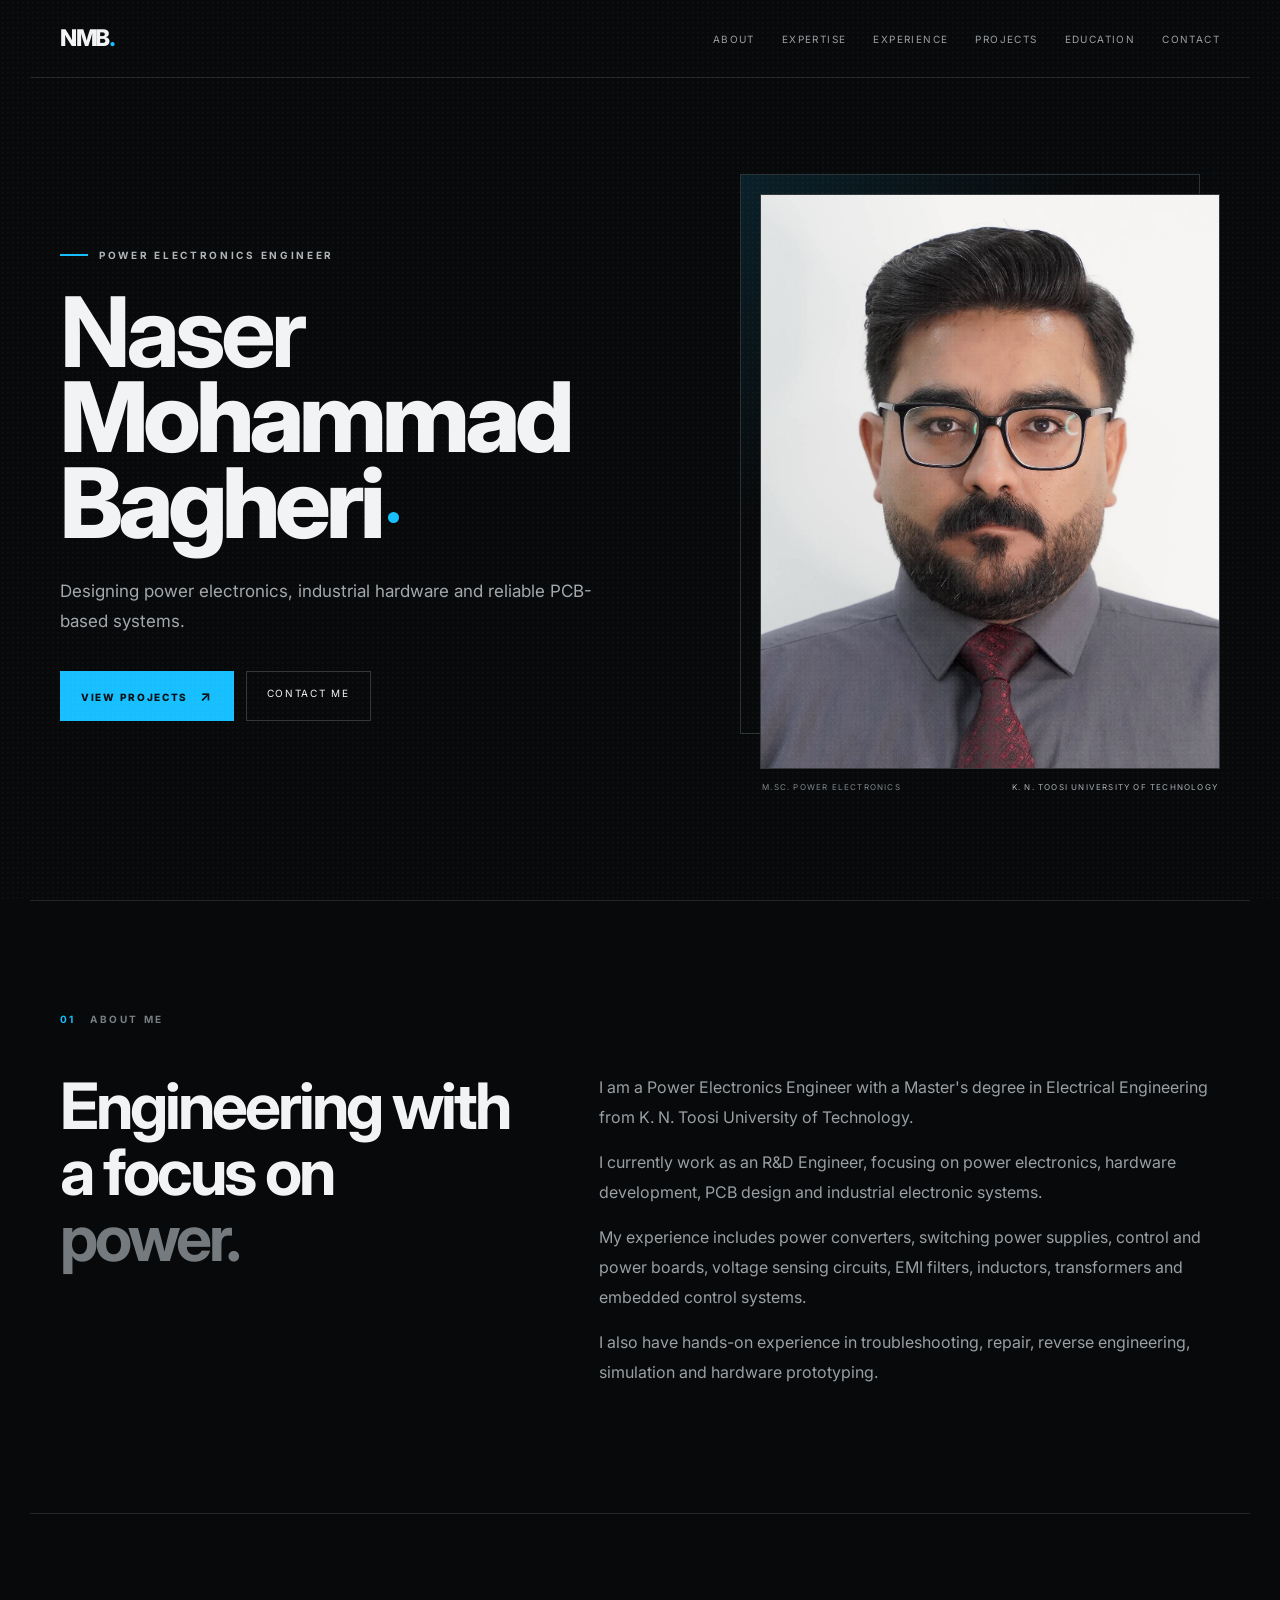
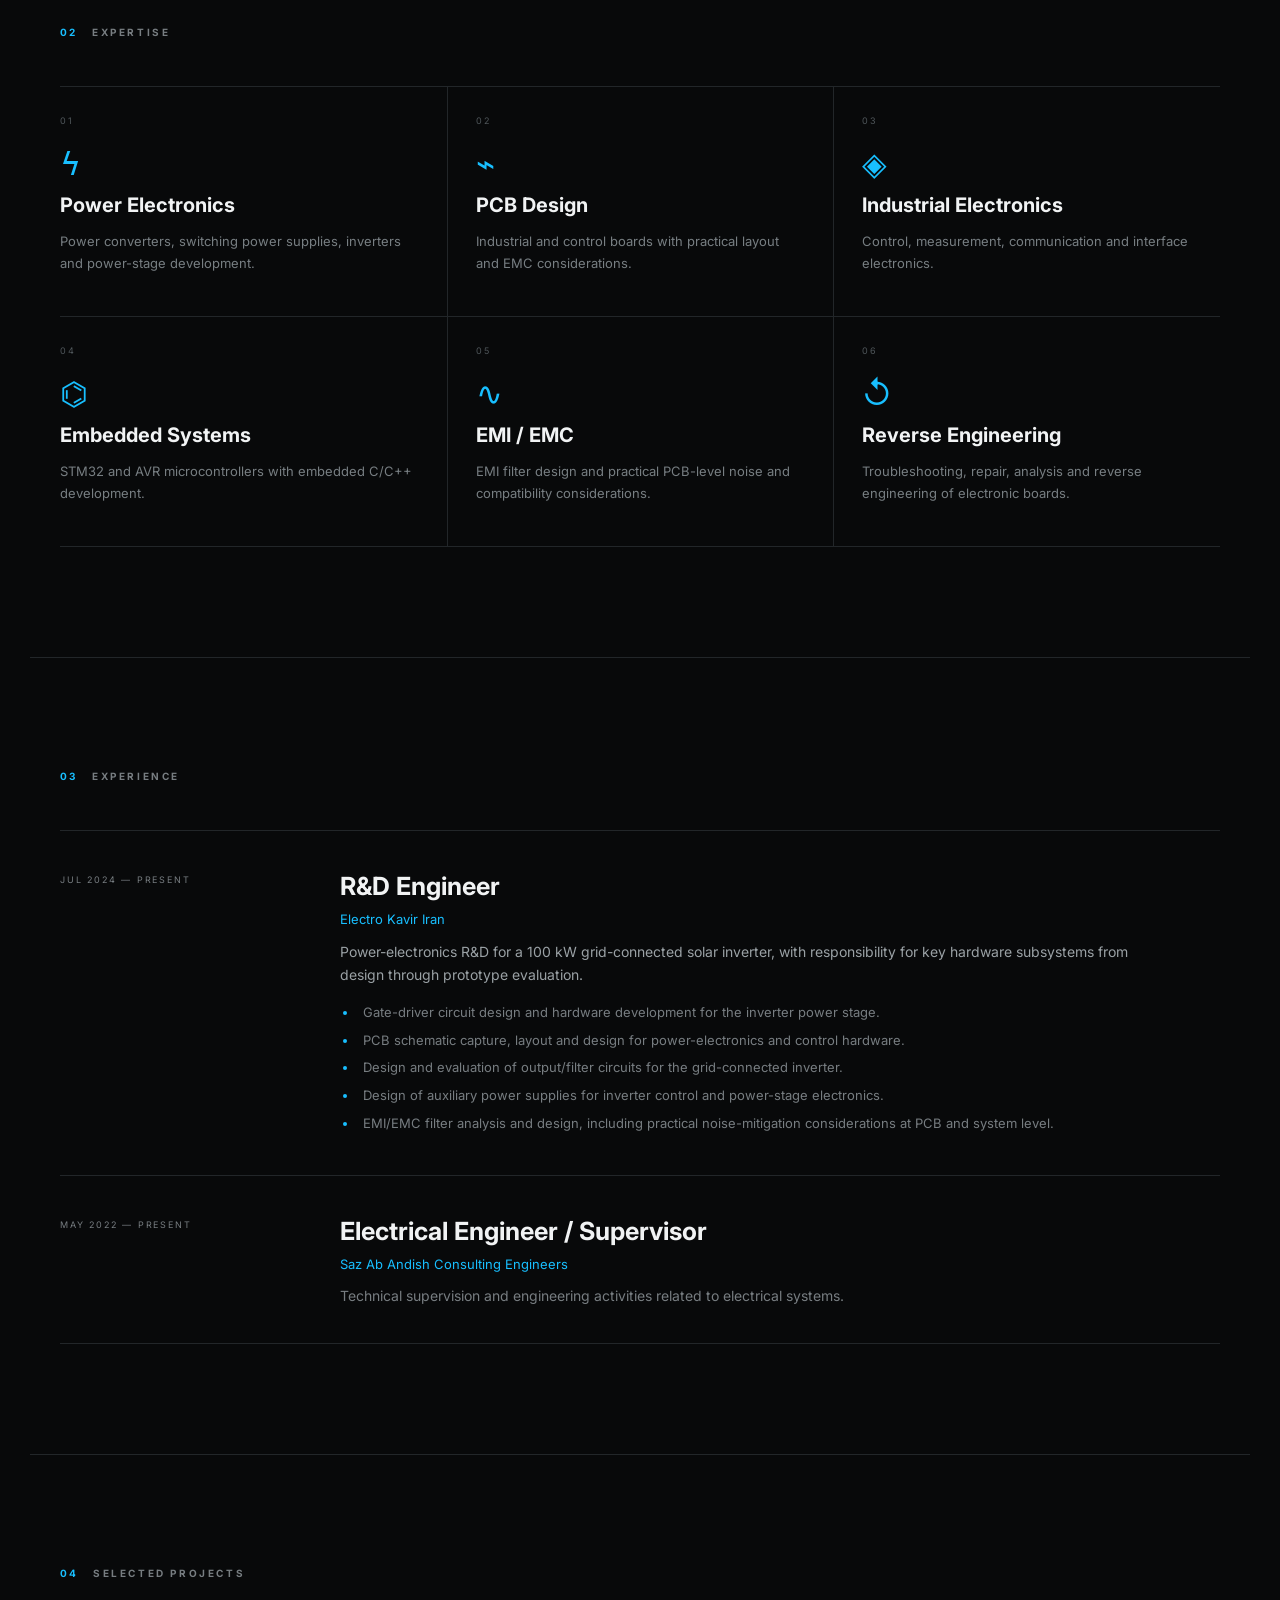
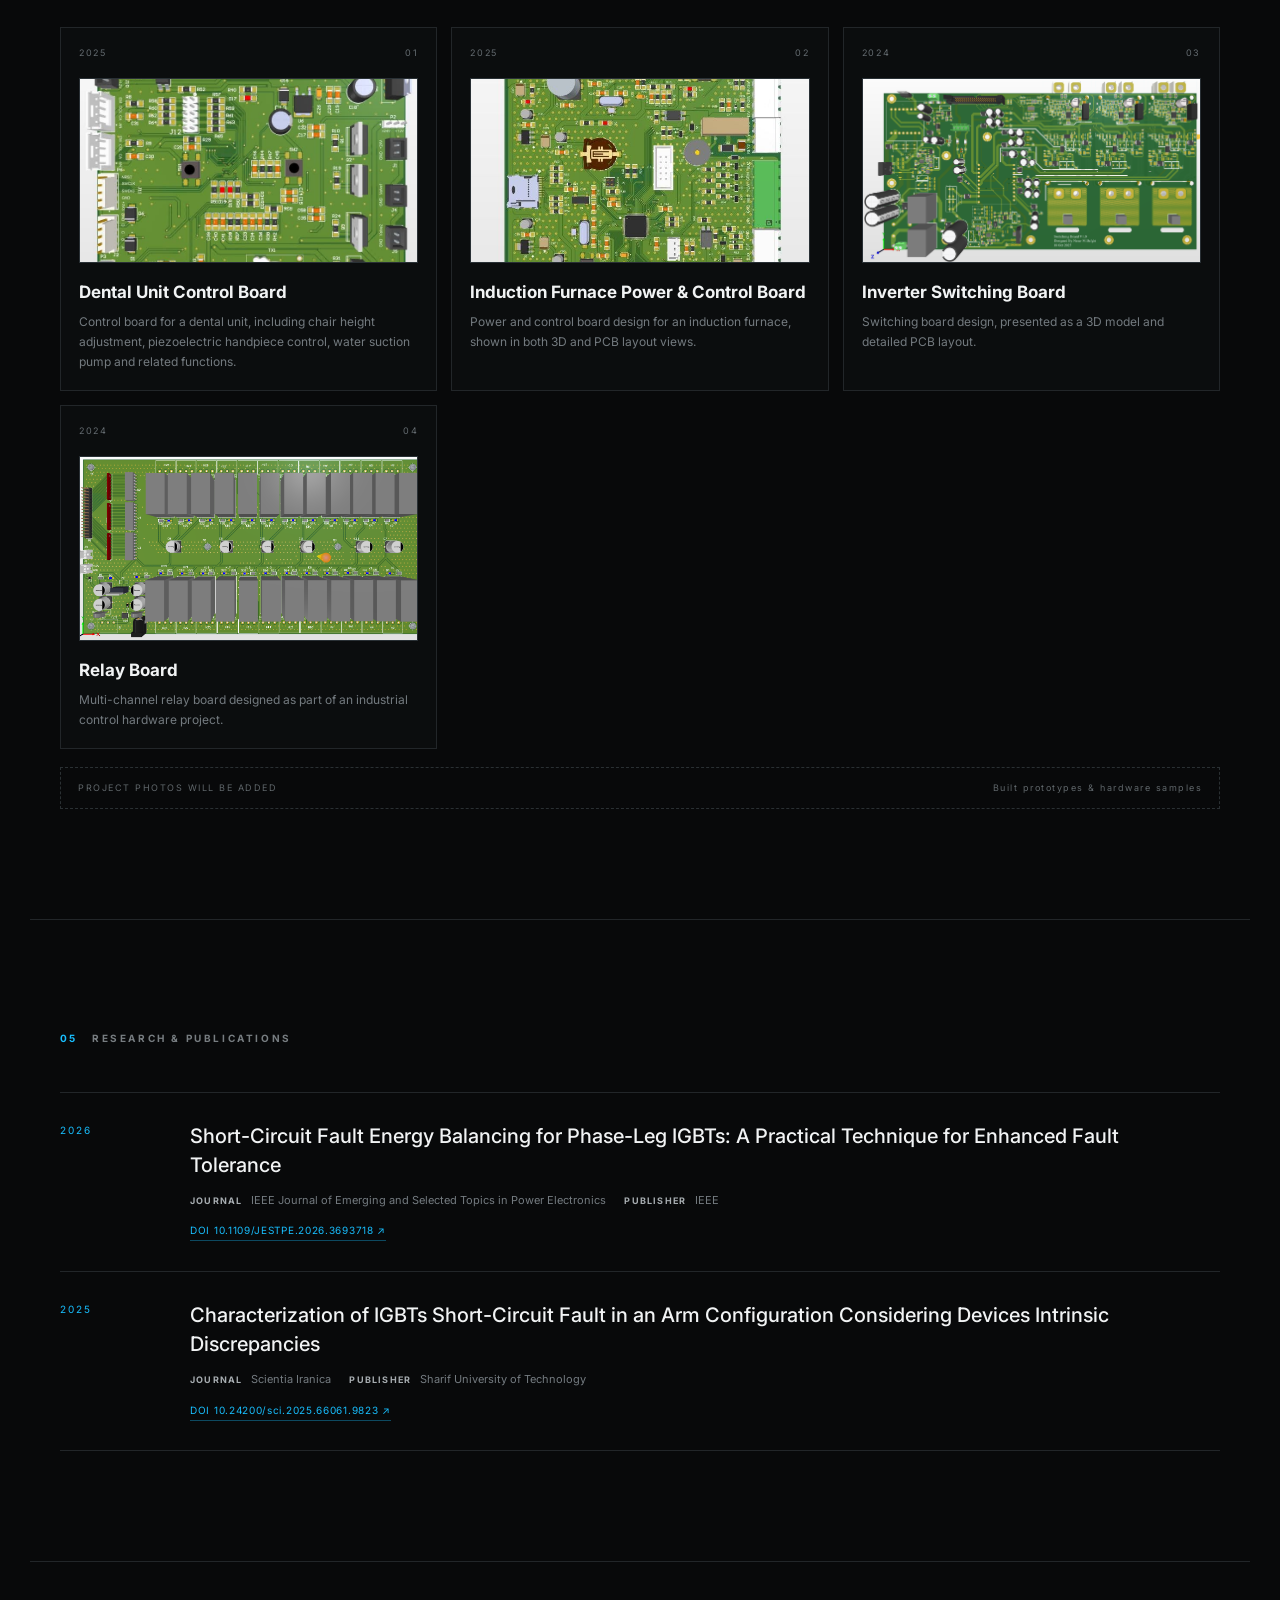
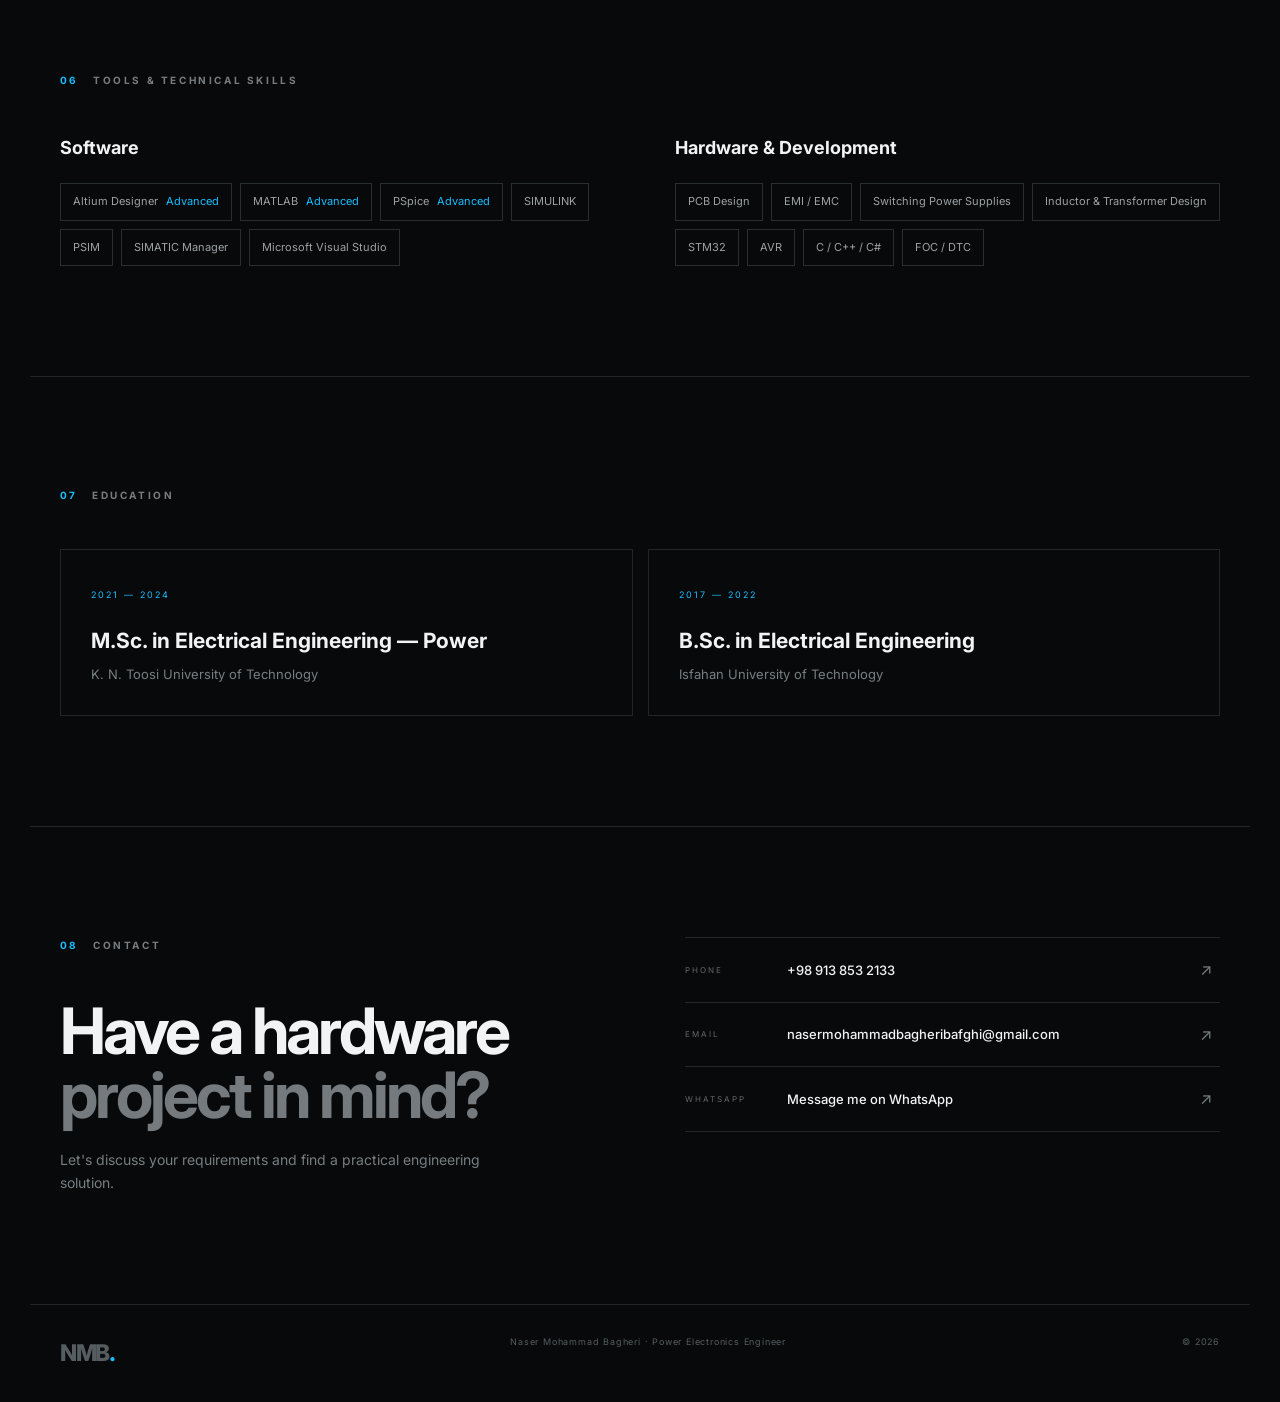
==== commit 2c2309f9: "Add files via upload" ====
--- a/index.html
+++ b/index.html
@@ -2,14 +2,14 @@
 <section class="hero" id="home"><div class="hero-copy reveal"><div class="eyebrow"><span></span> POWER ELECTRONICS ENGINEER</div><h1>Naser<br><strong>Mohammad<br class="desktop-break"> Bagheri</strong></h1><p class="hero-lead">Designing power electronics, industrial hardware and reliable PCB-based systems.</p><div class="hero-actions"><a class="btn btn-primary" href="#projects">View projects <b>↗</b></a><a class="btn" href="#contact">Contact me</a></div></div><div class="portrait-area reveal"><div class="portrait-frame"></div><div class="portrait-circuit"></div><img src="naser.jpg" alt="Naser Mohammad Bagheri" class="portrait"><div class="portrait-meta"><span>M.Sc. Power Electronics</span><span>K. N. Toosi University of Technology</span></div></div></section>
 <section class="section about" id="about"><div class="section-head"><span>01</span><p>ABOUT ME</p></div><div class="about-grid"><h2>Engineering with a focus on <em>power.</em></h2><div class="about-copy"><p>I am a Power Electronics Engineer with a Master's degree in Electrical Engineering from K. N. Toosi University of Technology.</p><p>I currently work as an R&amp;D Engineer, focusing on power electronics, hardware development, PCB design and industrial electronic systems.</p><p>My experience includes power converters, switching power supplies, control and power boards, voltage sensing circuits, EMI filters, inductors, transformers and embedded control systems.</p><p>I also have hands-on experience in troubleshooting, repair, reverse engineering, simulation and hardware prototyping.</p></div></div></section>
 <section class="section" id="expertise"><div class="section-head"><span>02</span><p>EXPERTISE</p></div><div class="expertise-grid"><article><i>01</i><b>ϟ</b><h3>Power Electronics</h3><p>Power converters, switching power supplies, inverters and power-stage development.</p></article><article><i>02</i><b>⌁</b><h3>PCB Design</h3><p>Industrial and control boards with practical layout and EMC considerations.</p></article><article><i>03</i><b>◈</b><h3>Industrial Electronics</h3><p>Control, measurement, communication and interface electronics.</p></article><article><i>04</i><b>⌬</b><h3>Embedded Systems</h3><p>STM32 and AVR microcontrollers with embedded C/C++ development.</p></article><article><i>05</i><b>∿</b><h3>EMI / EMC</h3><p>EMI filter design and practical PCB-level noise and compatibility considerations.</p></article><article><i>06</i><b>↺</b><h3>Reverse Engineering</h3><p>Troubleshooting, repair, analysis and reverse engineering of electronic boards.</p></article></div></section>
-<section class="section" id="experience"><div class="section-head"><span>03</span><p>EXPERIENCE</p></div><div class="timeline"><article><time>JUL 2024 — PRESENT</time><div><h3>R&amp;D Engineer</h3><p class="company">Electro Kavir Iran</p><p>Research and development in power electronics and industrial electronic systems.</p></div></article><article><time>MAY 2022 — PRESENT</time><div><h3>Electrical Engineer / Supervisor</h3><p class="company">Saz Ab Andish Consulting Engineers</p><p>Technical supervision and engineering activities related to electrical systems.</p></div></article></div></section>
+<section class="section" id="experience"><div class="section-head"><span>03</span><p>EXPERIENCE</p></div><div class="timeline"><article><time>JUL 2024 — PRESENT</time><div><h3>R&amp;D Engineer</h3><p class="company">Electro Kavir Iran</p><p class="experience-summary">Power-electronics R&amp;D for a 100 kW grid-connected solar inverter, with responsibility for key hardware subsystems from design through prototype evaluation.</p><ul class="experience-points"><li>Gate-driver circuit design and hardware development for the inverter power stage.</li><li>PCB schematic capture, layout and design for power-electronics and control hardware.</li><li>Design and evaluation of output/filter circuits for the grid-connected inverter.</li><li>Design of auxiliary power supplies for inverter control and power-stage electronics.</li><li>EMI/EMC filter analysis and design, including practical noise-mitigation considerations at PCB and system level.</li></ul></div></article><article><time>MAY 2022 — PRESENT</time><div><h3>Electrical Engineer / Supervisor</h3><p class="company">Saz Ab Andish Consulting Engineers</p><p>Technical supervision and engineering activities related to electrical systems.</p></div></article></div></section>
 <section class="section" id="projects"><div class="section-head"><span>04</span><p>SELECTED PROJECTS</p></div><div class="project-grid">
 <article class="project-card project-card-image" data-gallery='["images/dental-unit.jpg"]'><div class="project-top"><span>2025</span><span>01</span></div><div class="project-image-wrap"><img src="images/dental-unit.jpg" alt="Dental Unit Control Board" loading="lazy"><div class="view-project">VIEW PROJECT ↗</div></div><h3>Dental Unit Control Board</h3><p>Control board for a dental unit, including chair height adjustment, piezoelectric handpiece control, water suction pump and related functions.</p></article>
 <article class="project-card project-card-image" data-gallery='["images/induction-furnace-3d.jpg","images/induction-furnace-pcb.png"]'><div class="project-top"><span>2025</span><span>02</span></div><div class="project-image-wrap"><img src="images/induction-furnace-3d.jpg" alt="Induction Furnace Power and Control Board" loading="lazy"><div class="view-project">2 VIEWS ↗</div></div><h3>Induction Furnace Power &amp; Control Board</h3><p>Power and control board design for an induction furnace, shown in both 3D and PCB layout views.</p></article>
 <article class="project-card project-card-image" data-gallery='["images/inverter-switching-3d.png","images/inverter-switching-pcb.png"]'><div class="project-top"><span>2024</span><span>03</span></div><div class="project-image-wrap"><img src="images/inverter-switching-3d.png" alt="Inverter Switching Board" loading="lazy"><div class="view-project">2 VIEWS ↗</div></div><h3>Inverter Switching Board</h3><p>Switching board design, presented as a 3D model and detailed PCB layout.</p></article>
 <article class="project-card project-card-image" data-gallery='["images/relay-board.png"]'><div class="project-top"><span>2024</span><span>04</span></div><div class="project-image-wrap"><img src="images/relay-board.png" alt="Relay Board" loading="lazy"><div class="view-project">VIEW PROJECT ↗</div></div><h3>Relay Board</h3><p>Multi-channel relay board designed as part of an industrial control hardware project.</p></article>
 </div><div class="lightbox" id="lightbox" aria-hidden="true"><button class="lightbox-close" aria-label="Close">×</button><button class="lightbox-prev" aria-label="Previous">‹</button><div class="lightbox-content"><img id="lightbox-image" src="" alt="Project image"><div class="lightbox-counter" id="lightbox-counter"></div></div><button class="lightbox-next" aria-label="Next">›</button></div><div class="projects-note"><span>PROJECT PHOTOS WILL BE ADDED</span><span>Built prototypes &amp; hardware samples</span></div></section>
-<section class="section research"><div class="section-head"><span>05</span><p>RESEARCH &amp; PUBLICATIONS</p></div><div class="research-list"><article><span>2026</span><h3>Short-Circuit Fault Energy Balancing for Phase-Leg IGBTs: A Practical Technique for Enhanced Fault Tolerance</h3></article><article><span>2025</span><h3>Characterization of IGBTs Short-Circuit Fault in an Arm Configuration Considering Devices Intrinsic Discrepancies</h3></article></div></section>
+<section class="section research"><div class="section-head"><span>05</span><p>RESEARCH &amp; PUBLICATIONS</p></div><div class="research-list"><article><span>2026</span><div class="publication-body"><h3>Short-Circuit Fault Energy Balancing for Phase-Leg IGBTs: A Practical Technique for Enhanced Fault Tolerance</h3><div class="publication-meta"><span><b>Journal</b> IEEE Journal of Emerging and Selected Topics in Power Electronics</span><span><b>Publisher</b> IEEE</span></div><a class="doi-link" href="https://doi.org/10.1109/JESTPE.2026.3693718" target="_blank" rel="noopener noreferrer">DOI 10.1109/JESTPE.2026.3693718 ↗</a></div></article><article><span>2025</span><div class="publication-body"><h3>Characterization of IGBTs Short-Circuit Fault in an Arm Configuration Considering Devices Intrinsic Discrepancies</h3><div class="publication-meta"><span><b>Journal</b> Scientia Iranica</span><span><b>Publisher</b> Sharif University of Technology</span></div><a class="doi-link" href="https://doi.org/10.24200/sci.2025.66061.9823" target="_blank" rel="noopener noreferrer">DOI 10.24200/sci.2025.66061.9823 ↗</a></div></article></div></section>
 <section class="section skills"><div class="section-head"><span>06</span><p>TOOLS &amp; TECHNICAL SKILLS</p></div><div class="skills-wrap"><div><h3>Software</h3><div class="tags"><span>Altium Designer <em>Advanced</em></span><span>MATLAB <em>Advanced</em></span><span>PSpice <em>Advanced</em></span><span>SIMULINK</span><span>PSIM</span><span>SIMATIC Manager</span><span>Microsoft Visual Studio</span></div></div><div><h3>Hardware &amp; Development</h3><div class="tags"><span>PCB Design</span><span>EMI / EMC</span><span>Switching Power Supplies</span><span>Inductor &amp; Transformer Design</span><span>STM32</span><span>AVR</span><span>C / C++ / C#</span><span>FOC / DTC</span></div></div></div></section>
 <section class="section education" id="education"><div class="section-head"><span>07</span><p>EDUCATION</p></div><div class="education-grid"><article><span>2021 — 2024</span><h3>M.Sc. in Electrical Engineering — Power</h3><p>K. N. Toosi University of Technology</p></article><article><span>2017 — 2022</span><h3>B.Sc. in Electrical Engineering</h3><p>Isfahan University of Technology</p></article></div></section>
 <section class="section contact" id="contact"><div><div class="section-head"><span>08</span><p>CONTACT</p></div><h2>Have a hardware<br><em>project in mind?</em></h2><p class="contact-lead">Let's discuss your requirements and find a practical engineering solution.</p></div><div class="contact-links"><a href="tel:+989138532133"><small>PHONE</small><strong>+98 913 853 2133</strong><span>↗</span></a><a href="mailto:nasermohammadbagheribafghi@gmail.com"><small>EMAIL</small><strong>nasermohammadbagheribafghi@gmail.com</strong><span>↗</span></a><a href="https://wa.me/989138532133" target="_blank" rel="noopener"><small>WHATSAPP</small><strong>Message me on WhatsApp</strong><span>↗</span></a></div></section></main><footer><div class="footer-logo">NMB<span>.</span></div><p>Naser Mohammad Bagheri · Power Electronics Engineer</p><p>© 2026</p></footer><script src="script.js"></script></body></html>
--- a/style.css
+++ b/style.css
@@ -1,2 +1,2 @@
-*{box-sizing:border-box;margin:0;padding:0}:root{--bg:#08090a;--text:#f1f3f4;--muted:#8d9297;--line:#222629;--accent:#18bfff}html{scroll-behavior:smooth}body{background:var(--bg);color:var(--text);font-family:Inter,Arial,sans-serif;line-height:1.6;overflow-x:hidden}a{color:inherit;text-decoration:none}.noise{position:fixed;inset:0;pointer-events:none;opacity:.035;background-image:radial-gradient(#fff 1px,transparent 1px);background-size:5px 5px;z-index:20}.nav{height:78px;display:flex;align-items:center;justify-content:space-between;max-width:1220px;margin:auto;padding:0 30px;border-bottom:1px solid var(--line);position:relative;z-index:10}.logo,.footer-logo{font-size:23px;font-weight:800;letter-spacing:-1.5px}.logo span,.footer-logo span{color:var(--accent)}.nav nav{display:flex;gap:27px}.nav nav a{font-size:10px;color:#9a9fa3;text-transform:uppercase;letter-spacing:1.4px}.nav nav a:hover{color:var(--accent)}.hero{max-width:1220px;min-height:calc(100vh - 78px);margin:auto;padding:70px 30px 80px;display:grid;grid-template-columns:1fr .78fr;align-items:center;gap:65px}.eyebrow{font-size:10px;letter-spacing:2.7px;color:#aeb4b8;font-weight:700;display:flex;align-items:center;gap:11px}.eyebrow span{width:28px;height:2px;background:var(--accent)}h1{font-size:clamp(62px,7.6vw,105px);line-height:.88;letter-spacing:-5px;font-weight:700;margin:26px 0 30px}h1 strong{font-weight:800}h1 strong:after{content:"";display:inline-block;width:11px;height:11px;background:var(--accent);margin-left:8px;border-radius:50%;vertical-align:18%}.hero-lead{max-width:540px;color:#a3a8ac;font-size:17px;line-height:1.8}.hero-actions{display:flex;gap:12px;margin-top:34px}.btn{border:1px solid #34383b;padding:13px 20px;font-size:10px;text-transform:uppercase;letter-spacing:1.7px}.btn-primary{background:var(--accent);border-color:var(--accent);color:#061015;font-weight:800}.btn:hover{border-color:var(--accent);color:var(--accent)}.btn-primary:hover{background:#56d2ff;color:#061015}.btn b{font-size:14px;margin-left:8px}.portrait-area{position:relative;width:min(100%,480px);justify-self:end;padding:20px 0 0 20px}.portrait-frame{position:absolute;inset:0 20px 60px 0;border:1px solid #2c3337;background:linear-gradient(135deg,rgba(24,191,255,.13),transparent 35%)}.portrait-circuit{position:absolute;inset:-28px -28px 30px 55px;opacity:.3;background:linear-gradient(90deg,transparent 49%,#1a5c72 50%,transparent 51%),linear-gradient(0deg,transparent 49%,#1a5c72 50%,transparent 51%);background-size:56px 56px}.portrait{display:block;width:100%;aspect-ratio:4/5;object-fit:cover;object-position:center top;position:relative;z-index:2;filter:grayscale(15%) contrast(1.03);border:1px solid #343a3d}.portrait-meta{position:relative;z-index:3;display:flex;justify-content:space-between;gap:20px;padding:12px 2px 0;color:#7f8589;font-size:8px;letter-spacing:1.2px;text-transform:uppercase}.portrait-meta span:last-child{color:#a9afb3}.section{max-width:1220px;margin:auto;padding:110px 30px;border-top:1px solid var(--line)}.section-head{display:flex;align-items:center;gap:15px;margin-bottom:46px}.section-head span{font-size:10px;color:var(--accent);font-weight:700;letter-spacing:2px}.section-head p{font-size:10px;color:#777d81;font-weight:700;letter-spacing:2.6px}.about-grid{display:grid;grid-template-columns:.85fr 1.15fr;gap:80px}.about h2{font-size:clamp(38px,5vw,66px);line-height:1.03;letter-spacing:-3px}.about h2 em,.contact h2 em{font-style:normal;color:#747a7e}.about-copy{max-width:700px}.about-copy p{color:#999fa3;font-size:16px;line-height:1.85;margin-bottom:16px}.expertise-grid{display:grid;grid-template-columns:repeat(3,1fr);border-top:1px solid var(--line)}.expertise-grid article{min-height:230px;padding:27px 28px 30px 0;border-bottom:1px solid var(--line)}.expertise-grid article:nth-child(3n+2),.expertise-grid article:nth-child(3n+3){padding-left:28px;border-left:1px solid var(--line)}.expertise-grid i{display:block;font-size:9px;color:#4f565a;letter-spacing:2px;font-style:normal}.expertise-grid b{display:block;font-size:32px;color:var(--accent);height:56px;padding-top:9px;font-weight:400}.expertise-grid h3{font-size:20px;margin:4px 0 9px}.expertise-grid p{color:#777e82;font-size:13px;line-height:1.7}.timeline{border-top:1px solid var(--line)}.timeline article{display:grid;grid-template-columns:230px 1fr;gap:50px;padding:35px 0;border-bottom:1px solid var(--line)}.timeline time{font-size:9px;color:#777d81;letter-spacing:1.8px;padding-top:7px}.timeline h3{font-size:25px}.timeline .company{color:var(--accent);font-size:13px;margin-top:3px}.timeline p:last-child{color:#777d81;font-size:14px;margin-top:11px}.project-grid{display:grid;grid-template-columns:repeat(3,1fr);gap:14px}.project-grid article{border:1px solid var(--line);background:#0b0d0e;padding:18px;min-height:330px}.project-grid article>div{display:flex;justify-content:space-between;color:#646b70;font-size:9px;letter-spacing:1.7px}.project-grid figure{height:145px;margin:18px 0;border:1px dashed #293035;display:flex;align-items:center;justify-content:center;background:linear-gradient(135deg,rgba(24,191,255,.04),transparent);font-size:45px;font-weight:200;color:#275365}.project-grid h3{font-size:17px;line-height:1.35}.project-grid p{color:#737a7f;font-size:12px;line-height:1.65;margin-top:8px}.projects-note{display:flex;justify-content:space-between;border:1px dashed #2a3033;margin-top:18px;padding:13px 17px;color:#60676b;font-size:9px;letter-spacing:1.5px}.research-list{border-top:1px solid var(--line)}.research-list article{display:grid;grid-template-columns:100px 1fr;gap:30px;padding:29px 0;border-bottom:1px solid var(--line)}.research-list article>span{color:var(--accent);font-size:10px;letter-spacing:2px}.research-list h3{font-size:20px;line-height:1.45;font-weight:500;max-width:930px}.skills-wrap{display:grid;grid-template-columns:1fr 1fr;gap:70px}.skills-wrap h3{font-size:18px;margin-bottom:20px}.tags{display:flex;flex-wrap:wrap;gap:8px}.tags span{border:1px solid #292e31;padding:9px 12px;color:#9ca2a6;font-size:11px}.tags em{color:var(--accent);font-style:normal;margin-left:5px}.education-grid{display:grid;grid-template-columns:1fr 1fr;gap:15px}.education-grid article{border:1px solid var(--line);padding:30px}.education-grid article>span{font-size:9px;letter-spacing:2px;color:var(--accent)}.education-grid h3{font-size:21px;margin:18px 0 7px}.education-grid p{color:#777e82;font-size:13px}.contact{display:grid;grid-template-columns:1fr 1fr;gap:90px}.contact h2{font-size:clamp(42px,5vw,67px);line-height:1;letter-spacing:-3px;margin-top:10px}.contact-lead{color:#777e82;max-width:470px;margin-top:22px;font-size:14px}.contact-links{border-top:1px solid var(--line)}.contact-links a{display:grid;grid-template-columns:90px 1fr 20px;align-items:center;gap:12px;padding:19px 0;border-bottom:1px solid var(--line)}.contact-links small{font-size:8px;letter-spacing:2px;color:#62686c}.contact-links strong{font-size:13px;font-weight:500;word-break:break-word}.contact-links span{color:#777e82}footer{max-width:1220px;margin:auto;padding:30px;display:flex;justify-content:space-between;gap:20px;border-top:1px solid var(--line);color:#555d61;font-size:9px;letter-spacing:.8px}.project-card-image{cursor:pointer;overflow:hidden}.project-image-wrap{height:185px;margin:18px 0;position:relative;overflow:hidden;border:1px solid #293035;background:#0b0d0e}.project-image-wrap img{width:100%;height:100%;object-fit:cover;display:block;transition:transform .45s ease,filter .45s ease}.project-card-image:hover .project-image-wrap img{transform:scale(1.035);filter:brightness(.68)}.view-project{position:absolute;left:14px;bottom:12px;padding:7px 9px;border:1px solid rgba(255,255,255,.22);background:rgba(5,8,9,.72);backdrop-filter:blur(5px);color:#dce2e5;font-size:8px;letter-spacing:1.4px;opacity:0;transform:translateY(6px);transition:.25s}.project-card-image:hover .view-project{opacity:1;transform:none}.lightbox{position:fixed;inset:0;background:rgba(0,0,0,.9);z-index:100;display:none;align-items:center;justify-content:center;padding:30px}.lightbox.open{display:flex}.lightbox-content{max-width:min(92vw,1100px);max-height:88vh;position:relative;text-align:center}.lightbox-content img{display:block;max-width:100%;max-height:82vh;object-fit:contain;border:1px solid #2c3337}.lightbox-counter{font-size:9px;letter-spacing:2px;color:#7f888d;margin-top:12px}.lightbox button{position:fixed;border:1px solid #3b4347;background:#0c0f10;color:#e8edef;width:42px;height:42px;font-size:28px;line-height:1;cursor:pointer}.lightbox-close{right:24px;top:24px}.lightbox-prev{left:24px;top:50%;transform:translateY(-50%)}.lightbox-next{right:24px;top:50%;transform:translateY(-50%)}.lightbox button:hover{border-color:var(--accent);color:var(--accent)}
+*{box-sizing:border-box;margin:0;padding:0}:root{--bg:#08090a;--text:#f1f3f4;--muted:#8d9297;--line:#222629;--accent:#18bfff}html{scroll-behavior:smooth}body{background:var(--bg);color:var(--text);font-family:Inter,Arial,sans-serif;line-height:1.6;overflow-x:hidden}a{color:inherit;text-decoration:none}.noise{position:fixed;inset:0;pointer-events:none;opacity:.035;background-image:radial-gradient(#fff 1px,transparent 1px);background-size:5px 5px;z-index:20}.nav{height:78px;display:flex;align-items:center;justify-content:space-between;max-width:1220px;margin:auto;padding:0 30px;border-bottom:1px solid var(--line);position:relative;z-index:10}.logo,.footer-logo{font-size:23px;font-weight:800;letter-spacing:-1.5px}.logo span,.footer-logo span{color:var(--accent)}.nav nav{display:flex;gap:27px}.nav nav a{font-size:10px;color:#9a9fa3;text-transform:uppercase;letter-spacing:1.4px}.nav nav a:hover{color:var(--accent)}.hero{max-width:1220px;min-height:calc(100vh - 78px);margin:auto;padding:70px 30px 80px;display:grid;grid-template-columns:1fr .78fr;align-items:center;gap:65px}.eyebrow{font-size:10px;letter-spacing:2.7px;color:#aeb4b8;font-weight:700;display:flex;align-items:center;gap:11px}.eyebrow span{width:28px;height:2px;background:var(--accent)}h1{font-size:clamp(62px,7.6vw,105px);line-height:.88;letter-spacing:-5px;font-weight:700;margin:26px 0 30px}h1 strong{font-weight:800}h1 strong:after{content:"";display:inline-block;width:11px;height:11px;background:var(--accent);margin-left:8px;border-radius:50%;vertical-align:18%}.hero-lead{max-width:540px;color:#a3a8ac;font-size:17px;line-height:1.8}.hero-actions{display:flex;gap:12px;margin-top:34px}.btn{border:1px solid #34383b;padding:13px 20px;font-size:10px;text-transform:uppercase;letter-spacing:1.7px}.btn-primary{background:var(--accent);border-color:var(--accent);color:#061015;font-weight:800}.btn:hover{border-color:var(--accent);color:var(--accent)}.btn-primary:hover{background:#56d2ff;color:#061015}.btn b{font-size:14px;margin-left:8px}.portrait-area{position:relative;width:min(100%,480px);justify-self:end;padding:20px 0 0 20px}.portrait-frame{position:absolute;inset:0 20px 60px 0;border:1px solid #2c3337;background:linear-gradient(135deg,rgba(24,191,255,.13),transparent 35%)}.portrait-circuit{position:absolute;inset:-28px -28px 30px 55px;opacity:.3;background:linear-gradient(90deg,transparent 49%,#1a5c72 50%,transparent 51%),linear-gradient(0deg,transparent 49%,#1a5c72 50%,transparent 51%);background-size:56px 56px}.portrait{display:block;width:100%;aspect-ratio:4/5;object-fit:cover;object-position:center top;position:relative;z-index:2;filter:grayscale(15%) contrast(1.03);border:1px solid #343a3d}.portrait-meta{position:relative;z-index:3;display:flex;justify-content:space-between;gap:20px;padding:12px 2px 0;color:#7f8589;font-size:8px;letter-spacing:1.2px;text-transform:uppercase}.portrait-meta span:last-child{color:#a9afb3}.section{max-width:1220px;margin:auto;padding:110px 30px;border-top:1px solid var(--line)}.section-head{display:flex;align-items:center;gap:15px;margin-bottom:46px}.section-head span{font-size:10px;color:var(--accent);font-weight:700;letter-spacing:2px}.section-head p{font-size:10px;color:#777d81;font-weight:700;letter-spacing:2.6px}.about-grid{display:grid;grid-template-columns:.85fr 1.15fr;gap:80px}.about h2{font-size:clamp(38px,5vw,66px);line-height:1.03;letter-spacing:-3px}.about h2 em,.contact h2 em{font-style:normal;color:#747a7e}.about-copy{max-width:700px}.about-copy p{color:#999fa3;font-size:16px;line-height:1.85;margin-bottom:16px}.expertise-grid{display:grid;grid-template-columns:repeat(3,1fr);border-top:1px solid var(--line)}.expertise-grid article{min-height:230px;padding:27px 28px 30px 0;border-bottom:1px solid var(--line)}.expertise-grid article:nth-child(3n+2),.expertise-grid article:nth-child(3n+3){padding-left:28px;border-left:1px solid var(--line)}.expertise-grid i{display:block;font-size:9px;color:#4f565a;letter-spacing:2px;font-style:normal}.expertise-grid b{display:block;font-size:32px;color:var(--accent);height:56px;padding-top:9px;font-weight:400}.expertise-grid h3{font-size:20px;margin:4px 0 9px}.expertise-grid p{color:#777e82;font-size:13px;line-height:1.7}.timeline{border-top:1px solid var(--line)}.timeline article{display:grid;grid-template-columns:230px 1fr;gap:50px;padding:35px 0;border-bottom:1px solid var(--line)}.timeline time{font-size:9px;color:#777d81;letter-spacing:1.8px;padding-top:7px}.timeline h3{font-size:25px}.timeline .company{color:var(--accent);font-size:13px;margin-top:3px}.timeline p:last-child{color:#777d81;font-size:14px;margin-top:11px}.project-grid{display:grid;grid-template-columns:repeat(3,1fr);gap:14px}.project-grid article{border:1px solid var(--line);background:#0b0d0e;padding:18px;min-height:330px}.project-grid article>div{display:flex;justify-content:space-between;color:#646b70;font-size:9px;letter-spacing:1.7px}.project-grid figure{height:145px;margin:18px 0;border:1px dashed #293035;display:flex;align-items:center;justify-content:center;background:linear-gradient(135deg,rgba(24,191,255,.04),transparent);font-size:45px;font-weight:200;color:#275365}.project-grid h3{font-size:17px;line-height:1.35}.project-grid p{color:#737a7f;font-size:12px;line-height:1.65;margin-top:8px}.projects-note{display:flex;justify-content:space-between;border:1px dashed #2a3033;margin-top:18px;padding:13px 17px;color:#60676b;font-size:9px;letter-spacing:1.5px}.research-list{border-top:1px solid var(--line)}.research-list article{display:grid;grid-template-columns:100px 1fr;gap:30px;padding:29px 0;border-bottom:1px solid var(--line)}.research-list article>span{color:var(--accent);font-size:10px;letter-spacing:2px}.research-list h3{font-size:20px;line-height:1.45;font-weight:500;max-width:930px}.timeline .experience-summary{color:#9aa1a5;font-size:14px;margin-top:11px;max-width:820px}.experience-points{margin:15px 0 0 18px;color:#777d81;font-size:13px;line-height:1.75}.experience-points li{padding-left:5px;margin:5px 0}.experience-points li::marker{color:var(--accent)}.publication-body{min-width:0}.publication-meta{display:flex;flex-wrap:wrap;gap:8px 18px;margin-top:12px}.publication-meta span{color:#747b80;font-size:11px;line-height:1.6}.publication-meta b{color:#a7adb1;font-size:9px;text-transform:uppercase;letter-spacing:1.2px;margin-right:6px}.doi-link{display:inline-block;margin-top:13px;color:var(--accent);font-size:10px;letter-spacing:.7px;border-bottom:1px solid rgba(24,191,255,.35);padding-bottom:2px}.doi-link:hover{color:#6bd9ff;border-color:#6bd9ff}.skills-wrap{display:grid;grid-template-columns:1fr 1fr;gap:70px}.skills-wrap h3{font-size:18px;margin-bottom:20px}.tags{display:flex;flex-wrap:wrap;gap:8px}.tags span{border:1px solid #292e31;padding:9px 12px;color:#9ca2a6;font-size:11px}.tags em{color:var(--accent);font-style:normal;margin-left:5px}.education-grid{display:grid;grid-template-columns:1fr 1fr;gap:15px}.education-grid article{border:1px solid var(--line);padding:30px}.education-grid article>span{font-size:9px;letter-spacing:2px;color:var(--accent)}.education-grid h3{font-size:21px;margin:18px 0 7px}.education-grid p{color:#777e82;font-size:13px}.contact{display:grid;grid-template-columns:1fr 1fr;gap:90px}.contact h2{font-size:clamp(42px,5vw,67px);line-height:1;letter-spacing:-3px;margin-top:10px}.contact-lead{color:#777e82;max-width:470px;margin-top:22px;font-size:14px}.contact-links{border-top:1px solid var(--line)}.contact-links a{display:grid;grid-template-columns:90px 1fr 20px;align-items:center;gap:12px;padding:19px 0;border-bottom:1px solid var(--line)}.contact-links small{font-size:8px;letter-spacing:2px;color:#62686c}.contact-links strong{font-size:13px;font-weight:500;word-break:break-word}.contact-links span{color:#777e82}footer{max-width:1220px;margin:auto;padding:30px;display:flex;justify-content:space-between;gap:20px;border-top:1px solid var(--line);color:#555d61;font-size:9px;letter-spacing:.8px}.project-card-image{cursor:pointer;overflow:hidden}.project-image-wrap{height:185px;margin:18px 0;position:relative;overflow:hidden;border:1px solid #293035;background:#0b0d0e}.project-image-wrap img{width:100%;height:100%;object-fit:cover;display:block;transition:transform .45s ease,filter .45s ease}.project-card-image:hover .project-image-wrap img{transform:scale(1.035);filter:brightness(.68)}.view-project{position:absolute;left:14px;bottom:12px;padding:7px 9px;border:1px solid rgba(255,255,255,.22);background:rgba(5,8,9,.72);backdrop-filter:blur(5px);color:#dce2e5;font-size:8px;letter-spacing:1.4px;opacity:0;transform:translateY(6px);transition:.25s}.project-card-image:hover .view-project{opacity:1;transform:none}.lightbox{position:fixed;inset:0;background:rgba(0,0,0,.9);z-index:100;display:none;align-items:center;justify-content:center;padding:30px}.lightbox.open{display:flex}.lightbox-content{max-width:min(92vw,1100px);max-height:88vh;position:relative;text-align:center}.lightbox-content img{display:block;max-width:100%;max-height:82vh;object-fit:contain;border:1px solid #2c3337}.lightbox-counter{font-size:9px;letter-spacing:2px;color:#7f888d;margin-top:12px}.lightbox button{position:fixed;border:1px solid #3b4347;background:#0c0f10;color:#e8edef;width:42px;height:42px;font-size:28px;line-height:1;cursor:pointer}.lightbox-close{right:24px;top:24px}.lightbox-prev{left:24px;top:50%;transform:translateY(-50%)}.lightbox-next{right:24px;top:50%;transform:translateY(-50%)}.lightbox button:hover{border-color:var(--accent);color:var(--accent)}
 @media(max-width:900px){.nav{padding:0 20px}.nav nav{gap:12px}.nav nav a{font-size:8px}.hero{grid-template-columns:1fr;min-height:auto;padding:65px 20px 80px;gap:45px}.portrait-area{justify-self:start;width:min(100%,430px)}.section{padding:80px 20px}.about-grid,.contact{grid-template-columns:1fr;gap:40px}.expertise-grid{grid-template-columns:repeat(2,1fr)}.expertise-grid article:nth-child(3n+2),.expertise-grid article:nth-child(3n+3){border-left:0;padding-left:0}.expertise-grid article:nth-child(even){border-left:1px solid var(--line);padding-left:25px}.project-grid{grid-template-columns:repeat(2,1fr)}.skills-wrap{grid-template-columns:1fr;gap:45px}}@media(max-width:600px){.nav{height:65px}.nav nav{display:none}.hero{padding-top:48px}h1{font-size:58px;letter-spacing:-3px}.desktop-break{display:none}.hero-lead{font-size:15px}.hero-actions{flex-wrap:wrap}.portrait-area{padding-left:10px}.portrait-frame{inset:0 10px 55px 0}.portrait-meta{display:block;line-height:1.8}.portrait-meta span{display:block}.expertise-grid,.project-grid,.education-grid{grid-template-columns:1fr}.expertise-grid article:nth-child(even){border-left:0;padding-left:0}.timeline article{grid-template-columns:1fr;gap:12px}.research-list article{grid-template-columns:1fr;gap:8px}.contact-links a{grid-template-columns:70px 1fr 15px}.contact-links strong{font-size:11px}.projects-note{display:block;line-height:1.8}footer{display:block;padding:25px 20px}footer p{margin-top:8px}}
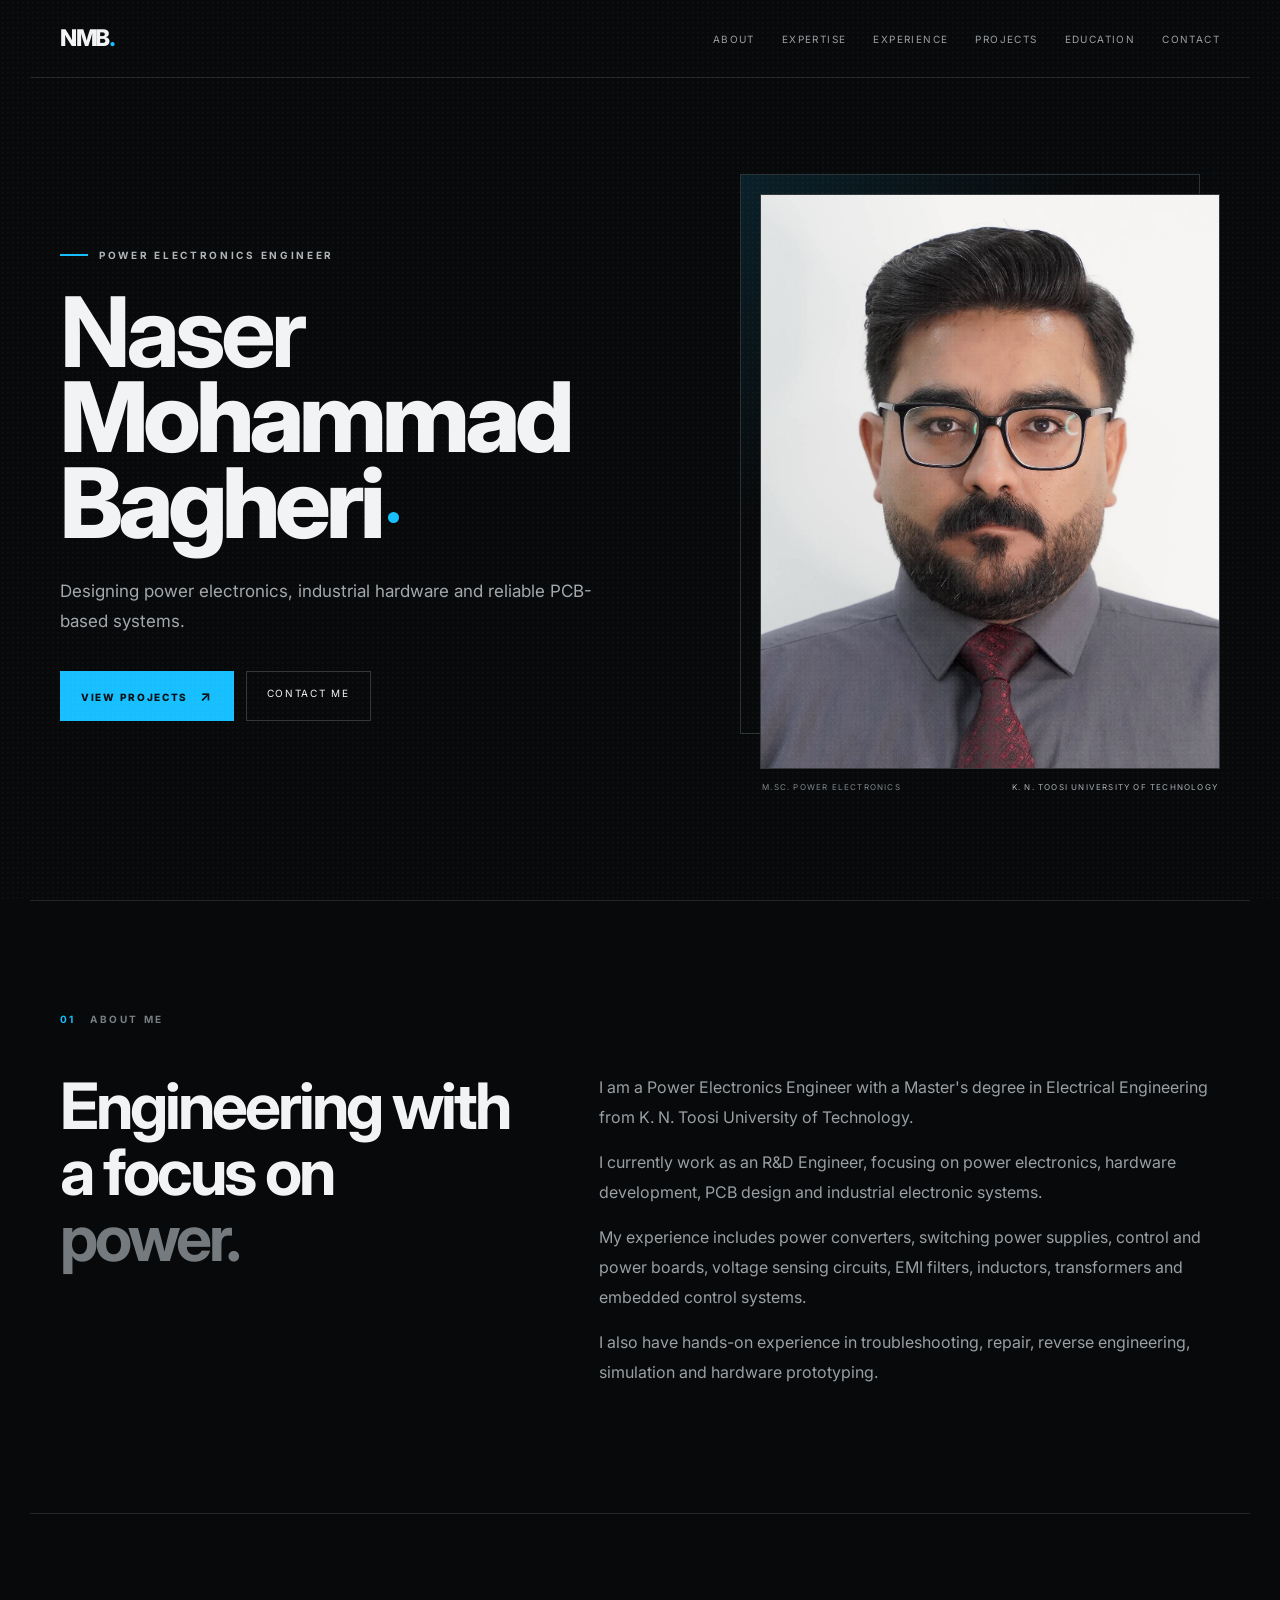
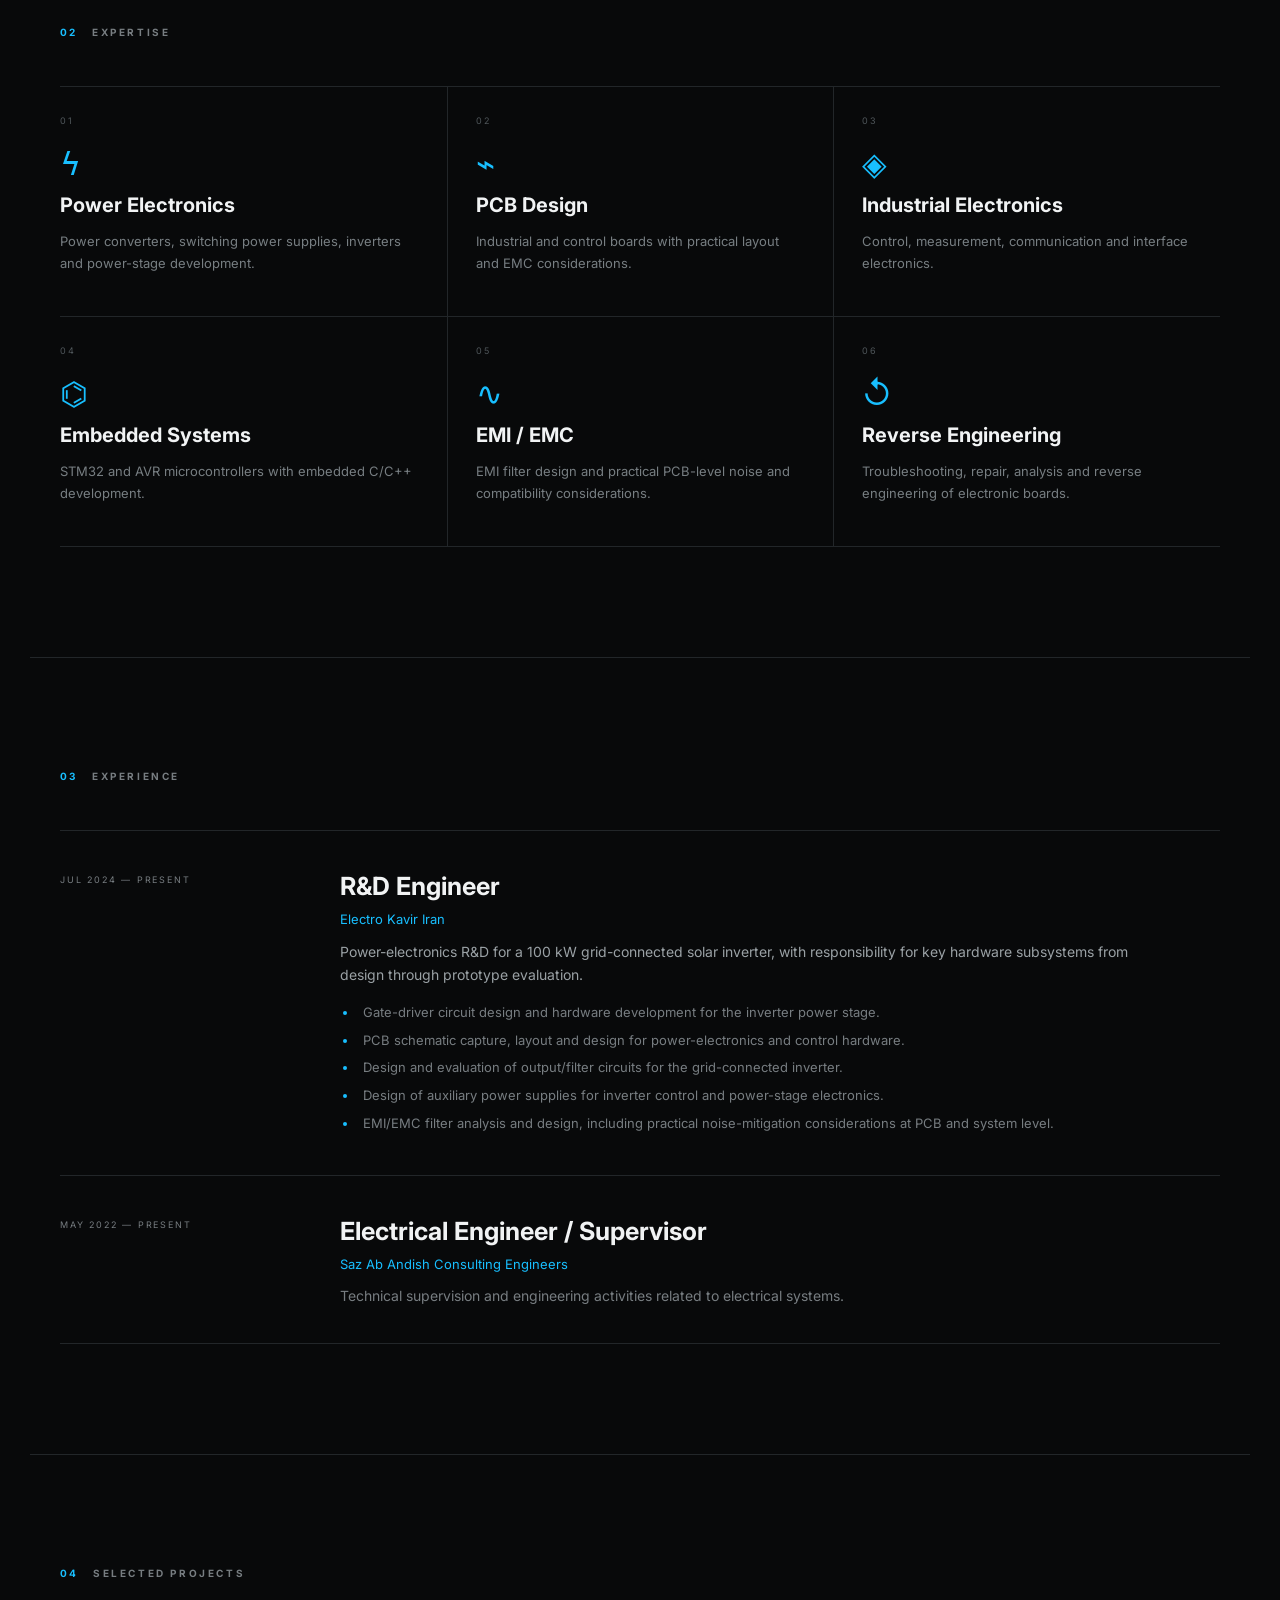
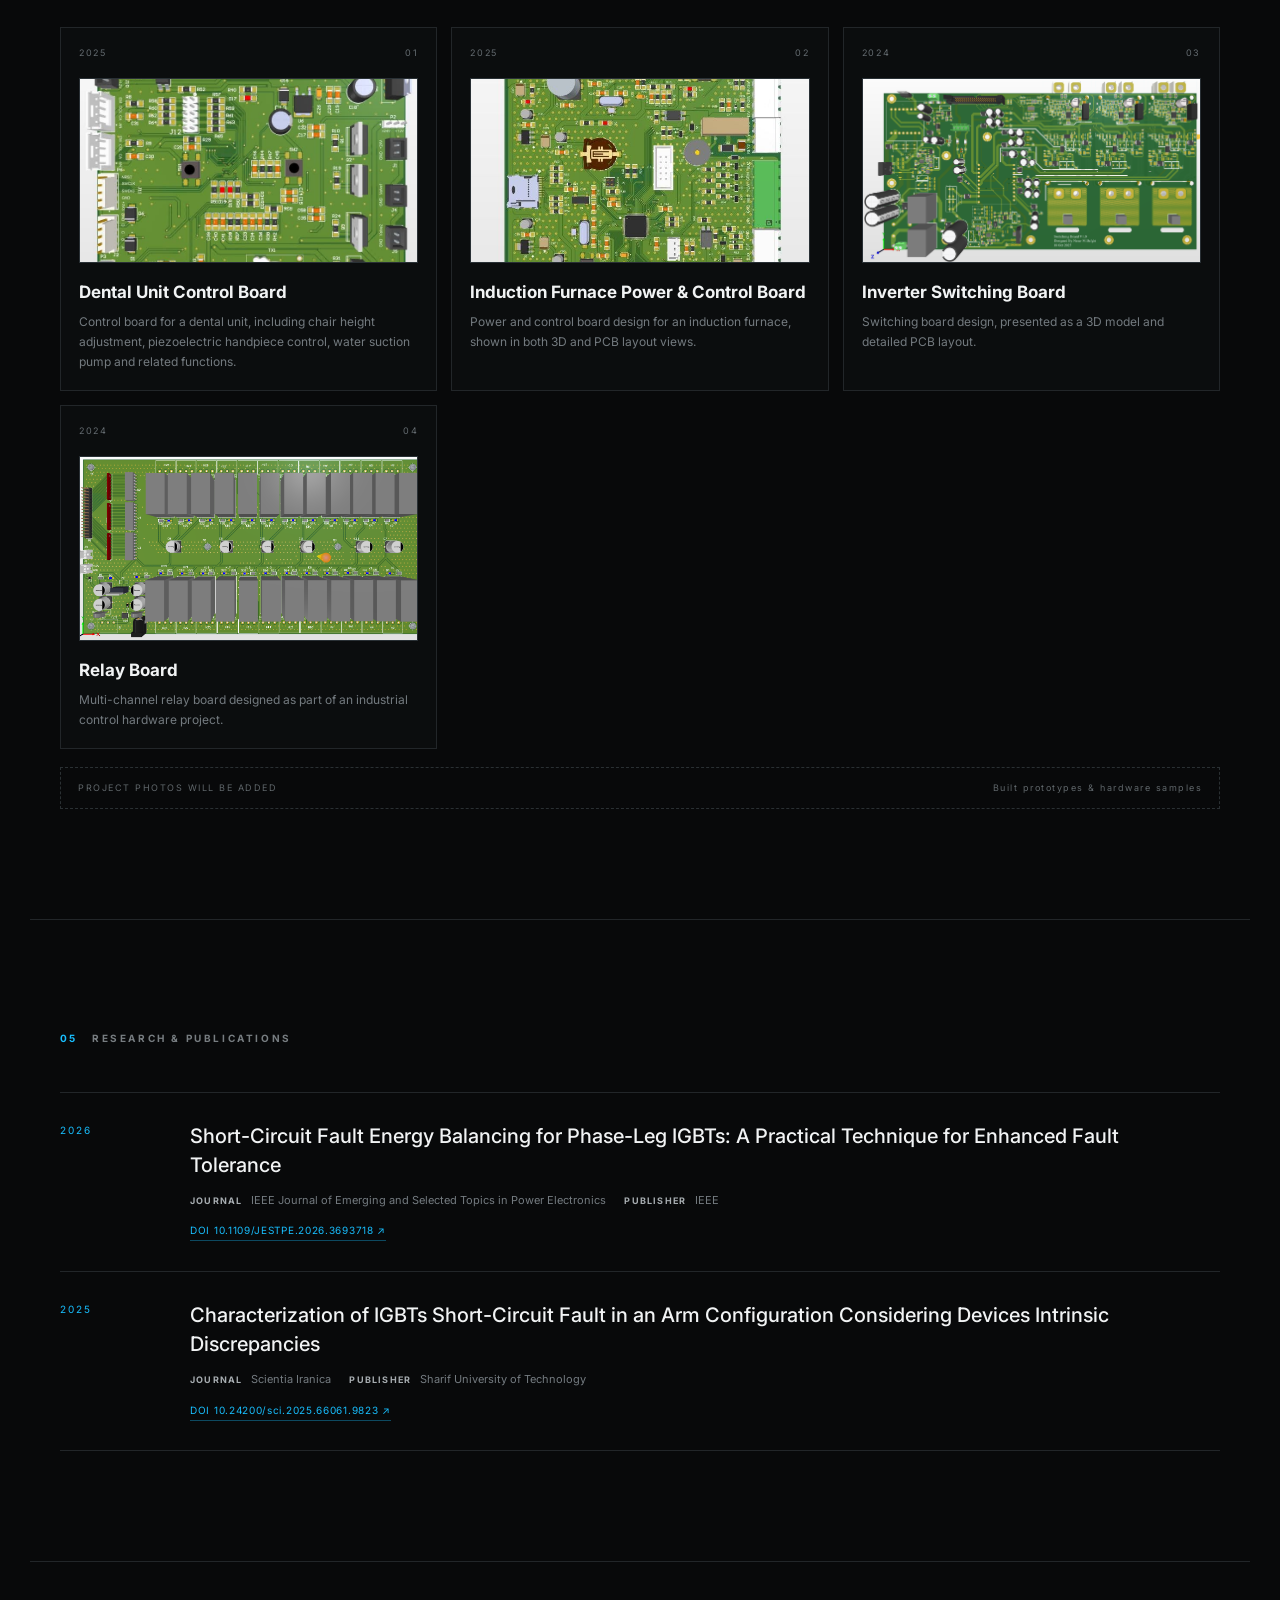
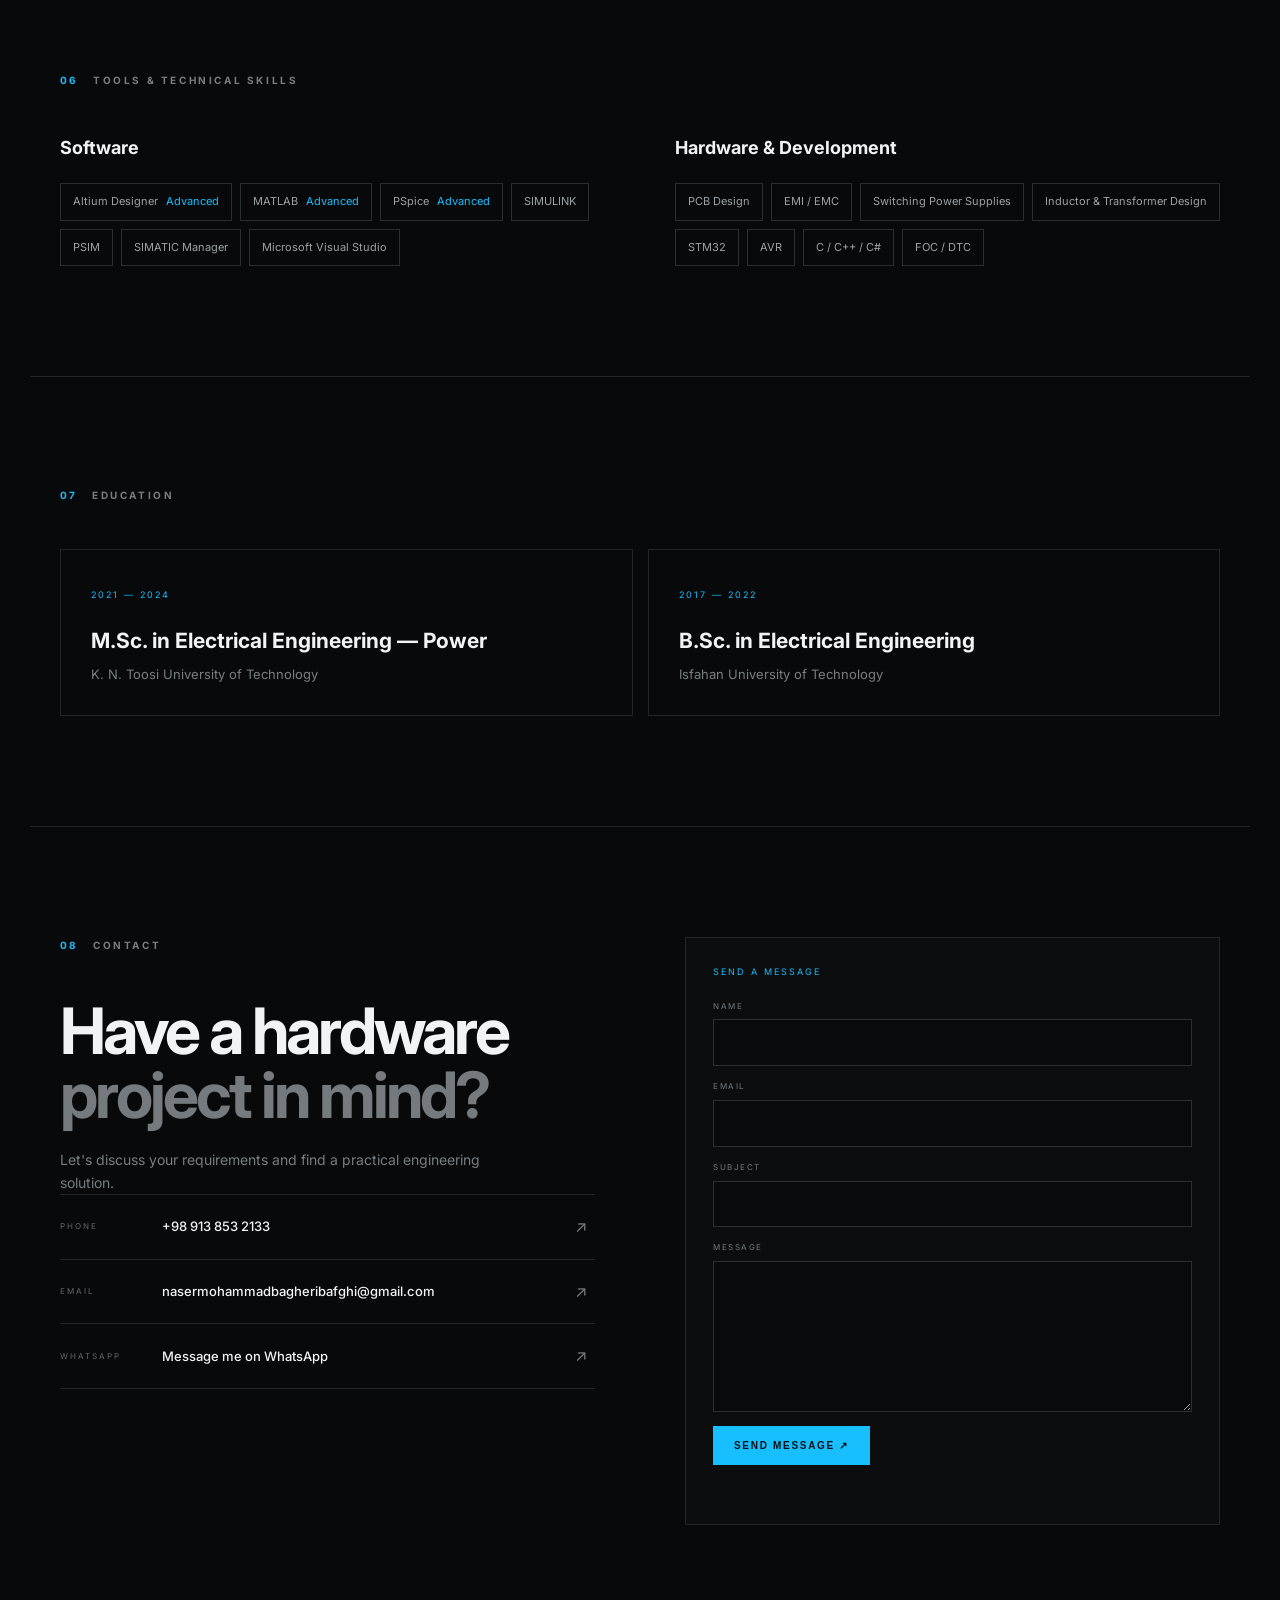
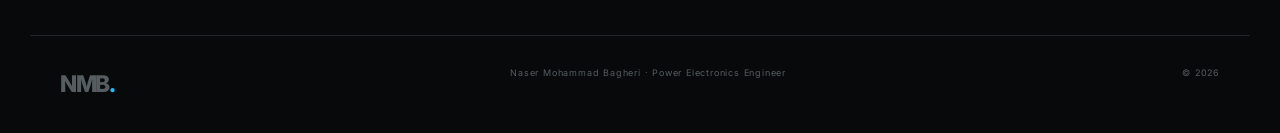
==== commit 5c23b421: "Add files via upload" ====
--- a/index.html
+++ b/index.html
@@ -12,4 +12,4 @@
 <section class="section research"><div class="section-head"><span>05</span><p>RESEARCH &amp; PUBLICATIONS</p></div><div class="research-list"><article><span>2026</span><div class="publication-body"><h3>Short-Circuit Fault Energy Balancing for Phase-Leg IGBTs: A Practical Technique for Enhanced Fault Tolerance</h3><div class="publication-meta"><span><b>Journal</b> IEEE Journal of Emerging and Selected Topics in Power Electronics</span><span><b>Publisher</b> IEEE</span></div><a class="doi-link" href="https://doi.org/10.1109/JESTPE.2026.3693718" target="_blank" rel="noopener noreferrer">DOI 10.1109/JESTPE.2026.3693718 ↗</a></div></article><article><span>2025</span><div class="publication-body"><h3>Characterization of IGBTs Short-Circuit Fault in an Arm Configuration Considering Devices Intrinsic Discrepancies</h3><div class="publication-meta"><span><b>Journal</b> Scientia Iranica</span><span><b>Publisher</b> Sharif University of Technology</span></div><a class="doi-link" href="https://doi.org/10.24200/sci.2025.66061.9823" target="_blank" rel="noopener noreferrer">DOI 10.24200/sci.2025.66061.9823 ↗</a></div></article></div></section>
 <section class="section skills"><div class="section-head"><span>06</span><p>TOOLS &amp; TECHNICAL SKILLS</p></div><div class="skills-wrap"><div><h3>Software</h3><div class="tags"><span>Altium Designer <em>Advanced</em></span><span>MATLAB <em>Advanced</em></span><span>PSpice <em>Advanced</em></span><span>SIMULINK</span><span>PSIM</span><span>SIMATIC Manager</span><span>Microsoft Visual Studio</span></div></div><div><h3>Hardware &amp; Development</h3><div class="tags"><span>PCB Design</span><span>EMI / EMC</span><span>Switching Power Supplies</span><span>Inductor &amp; Transformer Design</span><span>STM32</span><span>AVR</span><span>C / C++ / C#</span><span>FOC / DTC</span></div></div></div></section>
 <section class="section education" id="education"><div class="section-head"><span>07</span><p>EDUCATION</p></div><div class="education-grid"><article><span>2021 — 2024</span><h3>M.Sc. in Electrical Engineering — Power</h3><p>K. N. Toosi University of Technology</p></article><article><span>2017 — 2022</span><h3>B.Sc. in Electrical Engineering</h3><p>Isfahan University of Technology</p></article></div></section>
-<section class="section contact" id="contact"><div><div class="section-head"><span>08</span><p>CONTACT</p></div><h2>Have a hardware<br><em>project in mind?</em></h2><p class="contact-lead">Let's discuss your requirements and find a practical engineering solution.</p></div><div class="contact-links"><a href="tel:+989138532133"><small>PHONE</small><strong>+98 913 853 2133</strong><span>↗</span></a><a href="mailto:nasermohammadbagheribafghi@gmail.com"><small>EMAIL</small><strong>nasermohammadbagheribafghi@gmail.com</strong><span>↗</span></a><a href="https://wa.me/989138532133" target="_blank" rel="noopener"><small>WHATSAPP</small><strong>Message me on WhatsApp</strong><span>↗</span></a></div></section></main><footer><div class="footer-logo">NMB<span>.</span></div><p>Naser Mohammad Bagheri · Power Electronics Engineer</p><p>© 2026</p></footer><script src="script.js"></script></body></html>
+<section class="section contact" id="contact"><div><div class="section-head"><span>08</span><p>CONTACT</p></div><h2>Have a hardware<br><em>project in mind?</em></h2><p class="contact-lead">Let's discuss your requirements and find a practical engineering solution.</p><div class="contact-links"><a href="tel:+989138532133"><small>PHONE</small><strong>+98 913 853 2133</strong><span>↗</span></a><a href="mailto:nasermohammadbagheribafghi@gmail.com"><small>EMAIL</small><strong>nasermohammadbagheribafghi@gmail.com</strong><span>↗</span></a><a href="https://wa.me/989138532133" target="_blank" rel="noopener"><small>WHATSAPP</small><strong>Message me on WhatsApp</strong><span>↗</span></a></div></div><div class="contact-form-wrap"><p class="form-kicker">SEND A MESSAGE</p><form id="contact-form" class="contact-form"><label>Name<input name="name" type="text" maxlength="120" autocomplete="name" required></label><label>Email<input name="email" type="email" maxlength="254" autocomplete="email" required></label><label>Subject<input name="subject" type="text" maxlength="180"></label><label>Message<textarea name="message" rows="6" maxlength="5000" required></textarea></label><label class="hp-field" aria-hidden="true">Website<input name="website" type="text" tabindex="-1" autocomplete="off"></label><button class="btn btn-primary" type="submit">Send message ↗</button><p id="contact-status" class="form-status" aria-live="polite"></p></form></div></section></main><footer><div class="footer-logo">NMB<span>.</span></div><p>Naser Mohammad Bagheri · Power Electronics Engineer</p><p>© 2026</p></footer><script src="script.js"></script><script type="module" src="site-supabase.js"></script></body></html>
--- a/style.css
+++ b/style.css
@@ -1,2 +1,3 @@
 *{box-sizing:border-box;margin:0;padding:0}:root{--bg:#08090a;--text:#f1f3f4;--muted:#8d9297;--line:#222629;--accent:#18bfff}html{scroll-behavior:smooth}body{background:var(--bg);color:var(--text);font-family:Inter,Arial,sans-serif;line-height:1.6;overflow-x:hidden}a{color:inherit;text-decoration:none}.noise{position:fixed;inset:0;pointer-events:none;opacity:.035;background-image:radial-gradient(#fff 1px,transparent 1px);background-size:5px 5px;z-index:20}.nav{height:78px;display:flex;align-items:center;justify-content:space-between;max-width:1220px;margin:auto;padding:0 30px;border-bottom:1px solid var(--line);position:relative;z-index:10}.logo,.footer-logo{font-size:23px;font-weight:800;letter-spacing:-1.5px}.logo span,.footer-logo span{color:var(--accent)}.nav nav{display:flex;gap:27px}.nav nav a{font-size:10px;color:#9a9fa3;text-transform:uppercase;letter-spacing:1.4px}.nav nav a:hover{color:var(--accent)}.hero{max-width:1220px;min-height:calc(100vh - 78px);margin:auto;padding:70px 30px 80px;display:grid;grid-template-columns:1fr .78fr;align-items:center;gap:65px}.eyebrow{font-size:10px;letter-spacing:2.7px;color:#aeb4b8;font-weight:700;display:flex;align-items:center;gap:11px}.eyebrow span{width:28px;height:2px;background:var(--accent)}h1{font-size:clamp(62px,7.6vw,105px);line-height:.88;letter-spacing:-5px;font-weight:700;margin:26px 0 30px}h1 strong{font-weight:800}h1 strong:after{content:"";display:inline-block;width:11px;height:11px;background:var(--accent);margin-left:8px;border-radius:50%;vertical-align:18%}.hero-lead{max-width:540px;color:#a3a8ac;font-size:17px;line-height:1.8}.hero-actions{display:flex;gap:12px;margin-top:34px}.btn{border:1px solid #34383b;padding:13px 20px;font-size:10px;text-transform:uppercase;letter-spacing:1.7px}.btn-primary{background:var(--accent);border-color:var(--accent);color:#061015;font-weight:800}.btn:hover{border-color:var(--accent);color:var(--accent)}.btn-primary:hover{background:#56d2ff;color:#061015}.btn b{font-size:14px;margin-left:8px}.portrait-area{position:relative;width:min(100%,480px);justify-self:end;padding:20px 0 0 20px}.portrait-frame{position:absolute;inset:0 20px 60px 0;border:1px solid #2c3337;background:linear-gradient(135deg,rgba(24,191,255,.13),transparent 35%)}.portrait-circuit{position:absolute;inset:-28px -28px 30px 55px;opacity:.3;background:linear-gradient(90deg,transparent 49%,#1a5c72 50%,transparent 51%),linear-gradient(0deg,transparent 49%,#1a5c72 50%,transparent 51%);background-size:56px 56px}.portrait{display:block;width:100%;aspect-ratio:4/5;object-fit:cover;object-position:center top;position:relative;z-index:2;filter:grayscale(15%) contrast(1.03);border:1px solid #343a3d}.portrait-meta{position:relative;z-index:3;display:flex;justify-content:space-between;gap:20px;padding:12px 2px 0;color:#7f8589;font-size:8px;letter-spacing:1.2px;text-transform:uppercase}.portrait-meta span:last-child{color:#a9afb3}.section{max-width:1220px;margin:auto;padding:110px 30px;border-top:1px solid var(--line)}.section-head{display:flex;align-items:center;gap:15px;margin-bottom:46px}.section-head span{font-size:10px;color:var(--accent);font-weight:700;letter-spacing:2px}.section-head p{font-size:10px;color:#777d81;font-weight:700;letter-spacing:2.6px}.about-grid{display:grid;grid-template-columns:.85fr 1.15fr;gap:80px}.about h2{font-size:clamp(38px,5vw,66px);line-height:1.03;letter-spacing:-3px}.about h2 em,.contact h2 em{font-style:normal;color:#747a7e}.about-copy{max-width:700px}.about-copy p{color:#999fa3;font-size:16px;line-height:1.85;margin-bottom:16px}.expertise-grid{display:grid;grid-template-columns:repeat(3,1fr);border-top:1px solid var(--line)}.expertise-grid article{min-height:230px;padding:27px 28px 30px 0;border-bottom:1px solid var(--line)}.expertise-grid article:nth-child(3n+2),.expertise-grid article:nth-child(3n+3){padding-left:28px;border-left:1px solid var(--line)}.expertise-grid i{display:block;font-size:9px;color:#4f565a;letter-spacing:2px;font-style:normal}.expertise-grid b{display:block;font-size:32px;color:var(--accent);height:56px;padding-top:9px;font-weight:400}.expertise-grid h3{font-size:20px;margin:4px 0 9px}.expertise-grid p{color:#777e82;font-size:13px;line-height:1.7}.timeline{border-top:1px solid var(--line)}.timeline article{display:grid;grid-template-columns:230px 1fr;gap:50px;padding:35px 0;border-bottom:1px solid var(--line)}.timeline time{font-size:9px;color:#777d81;letter-spacing:1.8px;padding-top:7px}.timeline h3{font-size:25px}.timeline .company{color:var(--accent);font-size:13px;margin-top:3px}.timeline p:last-child{color:#777d81;font-size:14px;margin-top:11px}.project-grid{display:grid;grid-template-columns:repeat(3,1fr);gap:14px}.project-grid article{border:1px solid var(--line);background:#0b0d0e;padding:18px;min-height:330px}.project-grid article>div{display:flex;justify-content:space-between;color:#646b70;font-size:9px;letter-spacing:1.7px}.project-grid figure{height:145px;margin:18px 0;border:1px dashed #293035;display:flex;align-items:center;justify-content:center;background:linear-gradient(135deg,rgba(24,191,255,.04),transparent);font-size:45px;font-weight:200;color:#275365}.project-grid h3{font-size:17px;line-height:1.35}.project-grid p{color:#737a7f;font-size:12px;line-height:1.65;margin-top:8px}.projects-note{display:flex;justify-content:space-between;border:1px dashed #2a3033;margin-top:18px;padding:13px 17px;color:#60676b;font-size:9px;letter-spacing:1.5px}.research-list{border-top:1px solid var(--line)}.research-list article{display:grid;grid-template-columns:100px 1fr;gap:30px;padding:29px 0;border-bottom:1px solid var(--line)}.research-list article>span{color:var(--accent);font-size:10px;letter-spacing:2px}.research-list h3{font-size:20px;line-height:1.45;font-weight:500;max-width:930px}.timeline .experience-summary{color:#9aa1a5;font-size:14px;margin-top:11px;max-width:820px}.experience-points{margin:15px 0 0 18px;color:#777d81;font-size:13px;line-height:1.75}.experience-points li{padding-left:5px;margin:5px 0}.experience-points li::marker{color:var(--accent)}.publication-body{min-width:0}.publication-meta{display:flex;flex-wrap:wrap;gap:8px 18px;margin-top:12px}.publication-meta span{color:#747b80;font-size:11px;line-height:1.6}.publication-meta b{color:#a7adb1;font-size:9px;text-transform:uppercase;letter-spacing:1.2px;margin-right:6px}.doi-link{display:inline-block;margin-top:13px;color:var(--accent);font-size:10px;letter-spacing:.7px;border-bottom:1px solid rgba(24,191,255,.35);padding-bottom:2px}.doi-link:hover{color:#6bd9ff;border-color:#6bd9ff}.skills-wrap{display:grid;grid-template-columns:1fr 1fr;gap:70px}.skills-wrap h3{font-size:18px;margin-bottom:20px}.tags{display:flex;flex-wrap:wrap;gap:8px}.tags span{border:1px solid #292e31;padding:9px 12px;color:#9ca2a6;font-size:11px}.tags em{color:var(--accent);font-style:normal;margin-left:5px}.education-grid{display:grid;grid-template-columns:1fr 1fr;gap:15px}.education-grid article{border:1px solid var(--line);padding:30px}.education-grid article>span{font-size:9px;letter-spacing:2px;color:var(--accent)}.education-grid h3{font-size:21px;margin:18px 0 7px}.education-grid p{color:#777e82;font-size:13px}.contact{display:grid;grid-template-columns:1fr 1fr;gap:90px}.contact h2{font-size:clamp(42px,5vw,67px);line-height:1;letter-spacing:-3px;margin-top:10px}.contact-lead{color:#777e82;max-width:470px;margin-top:22px;font-size:14px}.contact-links{border-top:1px solid var(--line)}.contact-links a{display:grid;grid-template-columns:90px 1fr 20px;align-items:center;gap:12px;padding:19px 0;border-bottom:1px solid var(--line)}.contact-links small{font-size:8px;letter-spacing:2px;color:#62686c}.contact-links strong{font-size:13px;font-weight:500;word-break:break-word}.contact-links span{color:#777e82}footer{max-width:1220px;margin:auto;padding:30px;display:flex;justify-content:space-between;gap:20px;border-top:1px solid var(--line);color:#555d61;font-size:9px;letter-spacing:.8px}.project-card-image{cursor:pointer;overflow:hidden}.project-image-wrap{height:185px;margin:18px 0;position:relative;overflow:hidden;border:1px solid #293035;background:#0b0d0e}.project-image-wrap img{width:100%;height:100%;object-fit:cover;display:block;transition:transform .45s ease,filter .45s ease}.project-card-image:hover .project-image-wrap img{transform:scale(1.035);filter:brightness(.68)}.view-project{position:absolute;left:14px;bottom:12px;padding:7px 9px;border:1px solid rgba(255,255,255,.22);background:rgba(5,8,9,.72);backdrop-filter:blur(5px);color:#dce2e5;font-size:8px;letter-spacing:1.4px;opacity:0;transform:translateY(6px);transition:.25s}.project-card-image:hover .view-project{opacity:1;transform:none}.lightbox{position:fixed;inset:0;background:rgba(0,0,0,.9);z-index:100;display:none;align-items:center;justify-content:center;padding:30px}.lightbox.open{display:flex}.lightbox-content{max-width:min(92vw,1100px);max-height:88vh;position:relative;text-align:center}.lightbox-content img{display:block;max-width:100%;max-height:82vh;object-fit:contain;border:1px solid #2c3337}.lightbox-counter{font-size:9px;letter-spacing:2px;color:#7f888d;margin-top:12px}.lightbox button{position:fixed;border:1px solid #3b4347;background:#0c0f10;color:#e8edef;width:42px;height:42px;font-size:28px;line-height:1;cursor:pointer}.lightbox-close{right:24px;top:24px}.lightbox-prev{left:24px;top:50%;transform:translateY(-50%)}.lightbox-next{right:24px;top:50%;transform:translateY(-50%)}.lightbox button:hover{border-color:var(--accent);color:var(--accent)}
 @media(max-width:900px){.nav{padding:0 20px}.nav nav{gap:12px}.nav nav a{font-size:8px}.hero{grid-template-columns:1fr;min-height:auto;padding:65px 20px 80px;gap:45px}.portrait-area{justify-self:start;width:min(100%,430px)}.section{padding:80px 20px}.about-grid,.contact{grid-template-columns:1fr;gap:40px}.expertise-grid{grid-template-columns:repeat(2,1fr)}.expertise-grid article:nth-child(3n+2),.expertise-grid article:nth-child(3n+3){border-left:0;padding-left:0}.expertise-grid article:nth-child(even){border-left:1px solid var(--line);padding-left:25px}.project-grid{grid-template-columns:repeat(2,1fr)}.skills-wrap{grid-template-columns:1fr;gap:45px}}@media(max-width:600px){.nav{height:65px}.nav nav{display:none}.hero{padding-top:48px}h1{font-size:58px;letter-spacing:-3px}.desktop-break{display:none}.hero-lead{font-size:15px}.hero-actions{flex-wrap:wrap}.portrait-area{padding-left:10px}.portrait-frame{inset:0 10px 55px 0}.portrait-meta{display:block;line-height:1.8}.portrait-meta span{display:block}.expertise-grid,.project-grid,.education-grid{grid-template-columns:1fr}.expertise-grid article:nth-child(even){border-left:0;padding-left:0}.timeline article{grid-template-columns:1fr;gap:12px}.research-list article{grid-template-columns:1fr;gap:8px}.contact-links a{grid-template-columns:70px 1fr 15px}.contact-links strong{font-size:11px}.projects-note{display:block;line-height:1.8}footer{display:block;padding:25px 20px}footer p{margin-top:8px}}
+.project-tags{display:flex!important;justify-content:flex-start!important;flex-wrap:wrap;gap:6px;margin-top:13px}.project-tags span{border:1px solid #293035;padding:5px 7px;color:#6f777b;font-size:8px;letter-spacing:.6px}.contact-form-wrap{border:1px solid var(--line);background:#0b0d0e;padding:27px}.form-kicker{font-size:9px;letter-spacing:2px;color:var(--accent);margin-bottom:20px}.contact-form{display:grid;gap:14px}.contact-form label{display:grid;gap:7px;color:#737a7f;font-size:8px;letter-spacing:1.5px;text-transform:uppercase}.contact-form input,.contact-form textarea{width:100%;border:1px solid #2a3033;background:#080a0b;color:var(--text);padding:12px 13px;font:inherit;font-size:13px;outline:none}.contact-form textarea{resize:vertical}.contact-form input:focus,.contact-form textarea:focus{border-color:var(--accent)}.contact-form button{justify-self:start;cursor:pointer}.contact-form button:disabled{opacity:.55;cursor:not-allowed}.form-status{min-height:18px;color:#858c90;font-size:11px;letter-spacing:0;text-transform:none}.form-status.success{color:#77d79e}.form-status.error{color:#ff8f8f}.hp-field{position:absolute!important;left:-9999px!important;width:1px!important;height:1px!important;overflow:hidden!important}
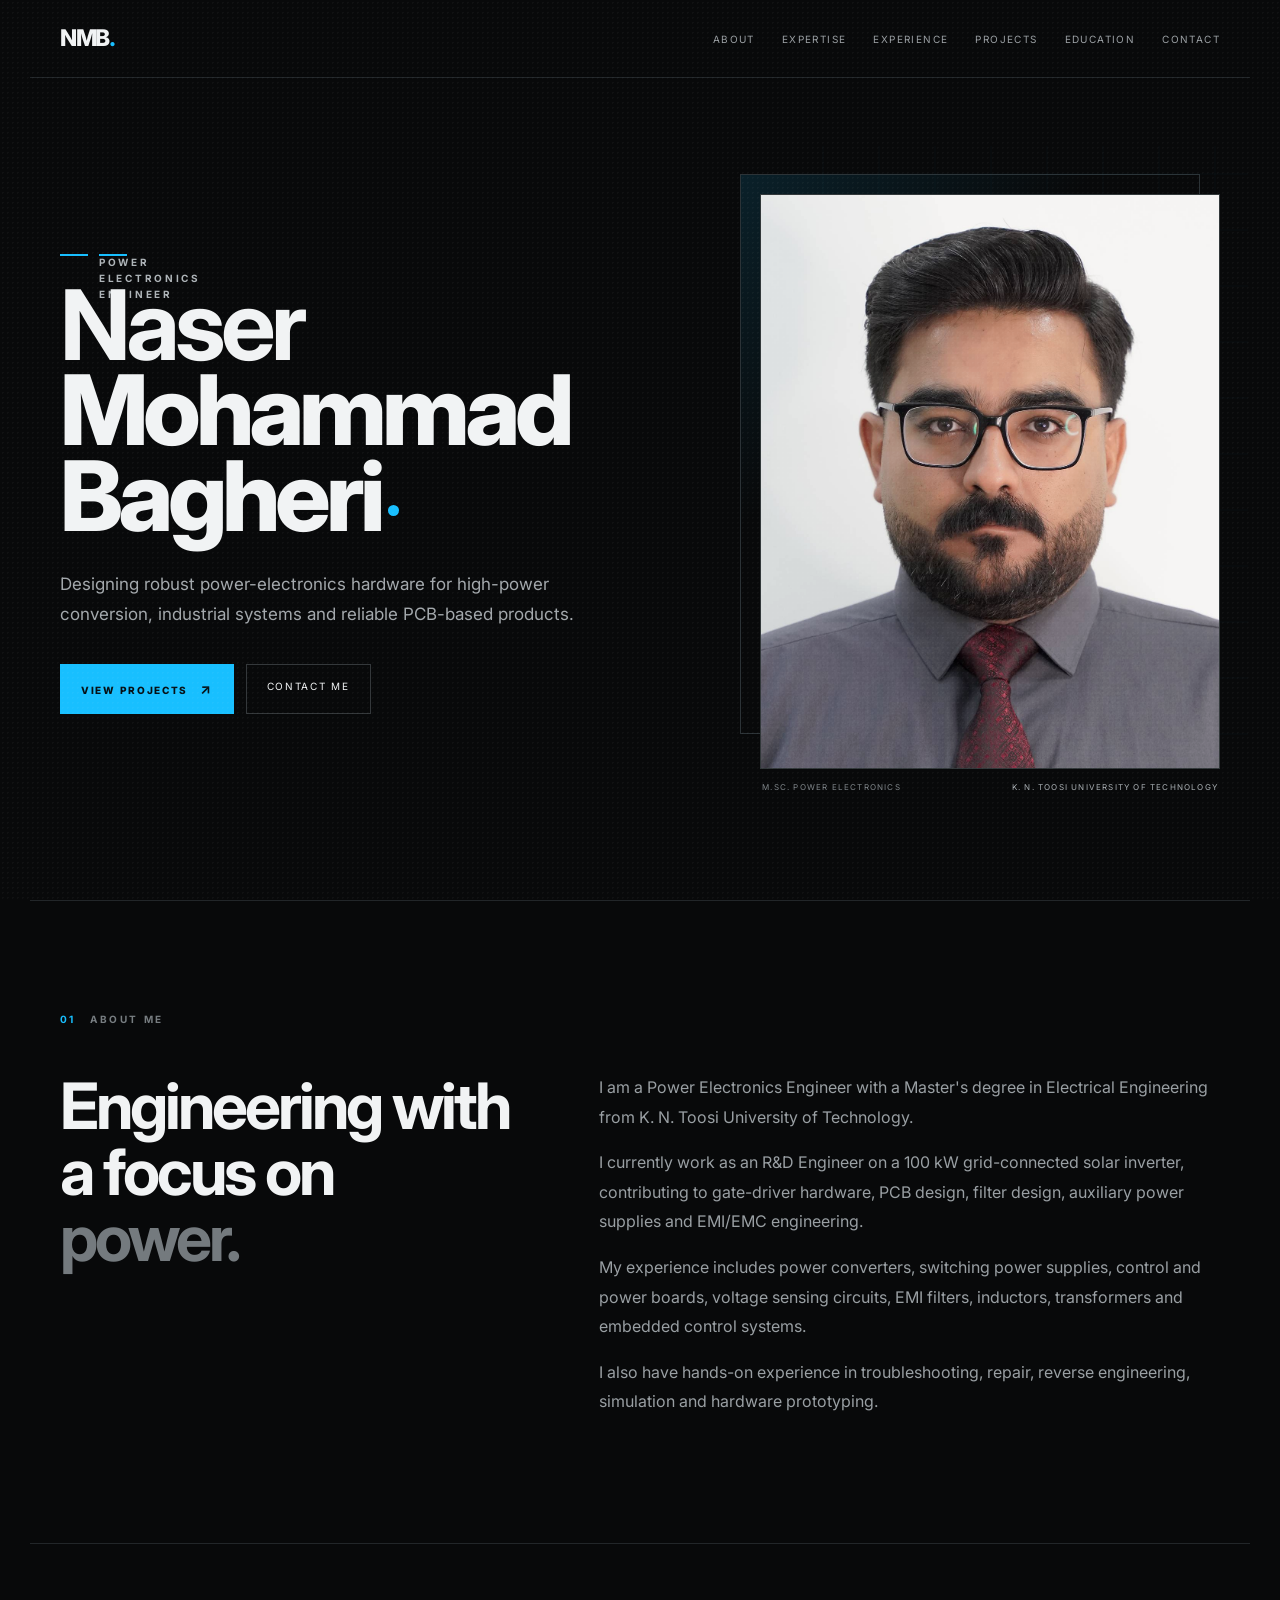
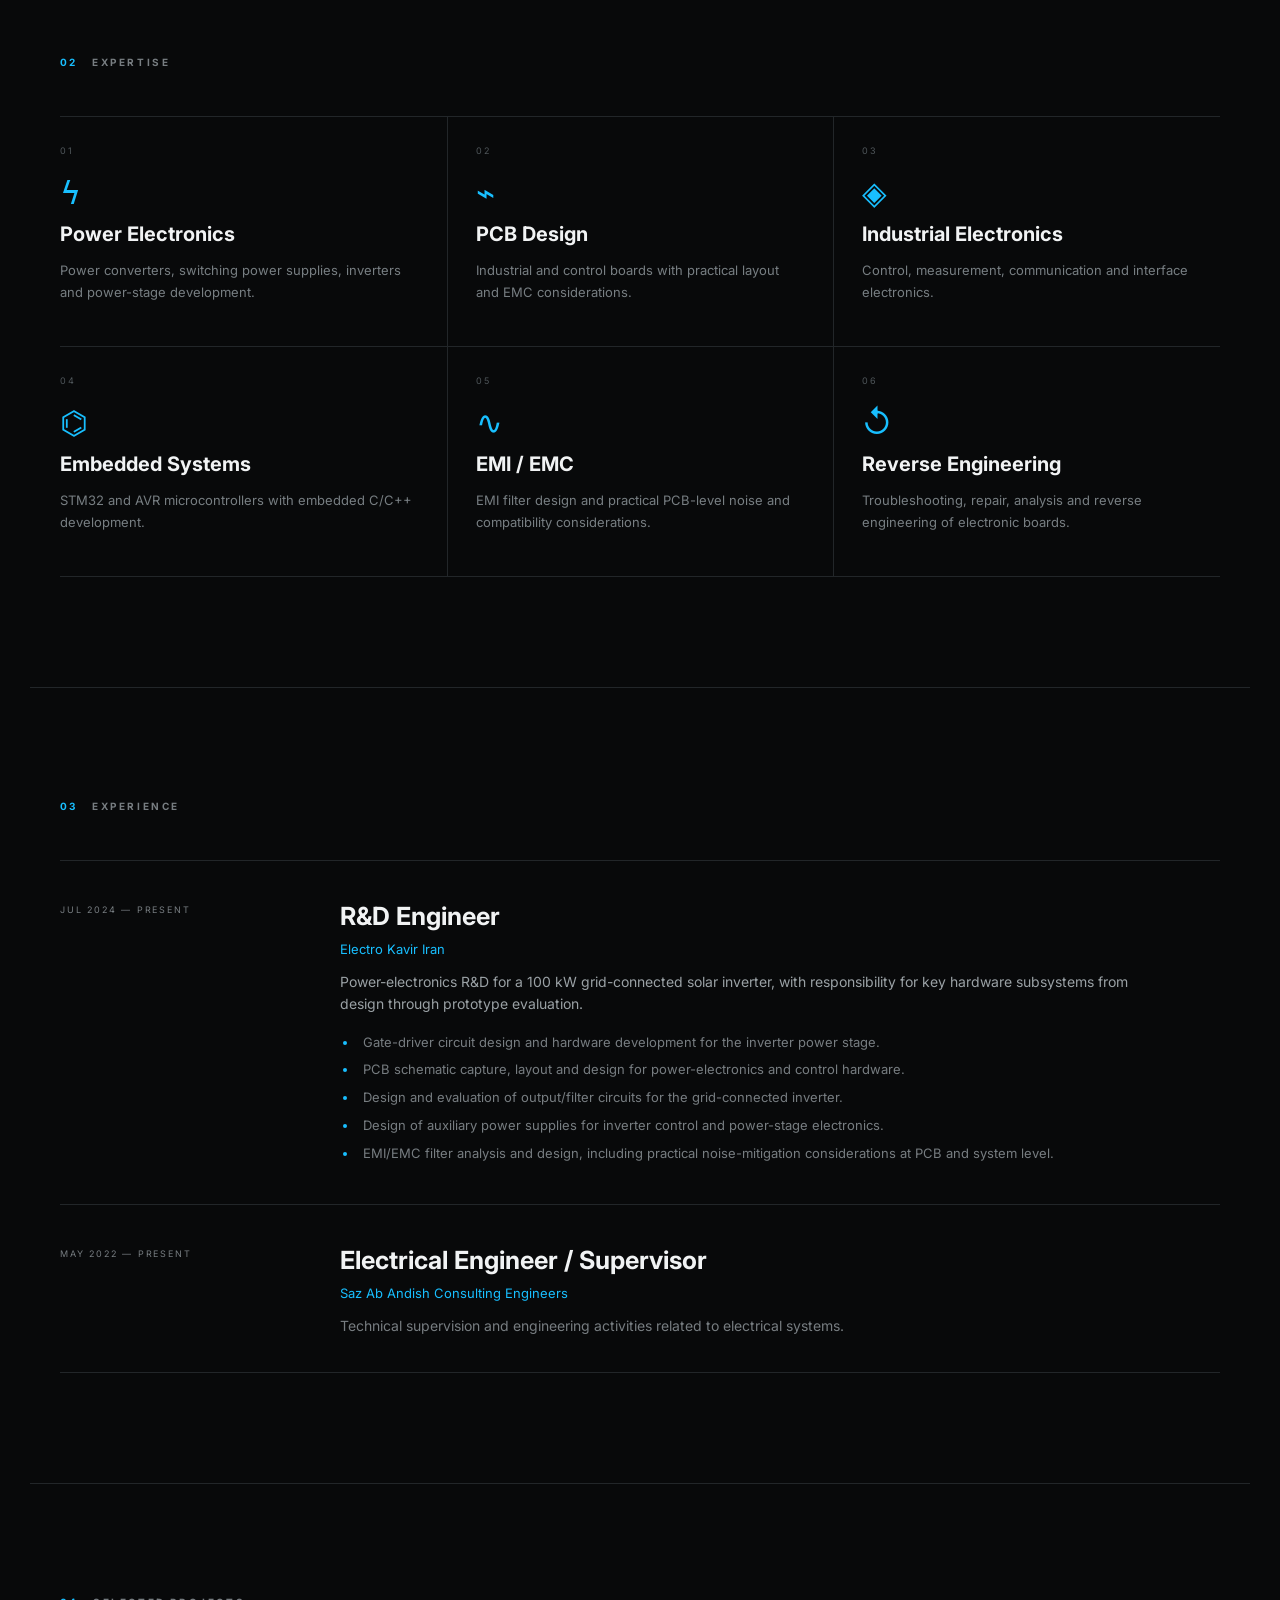
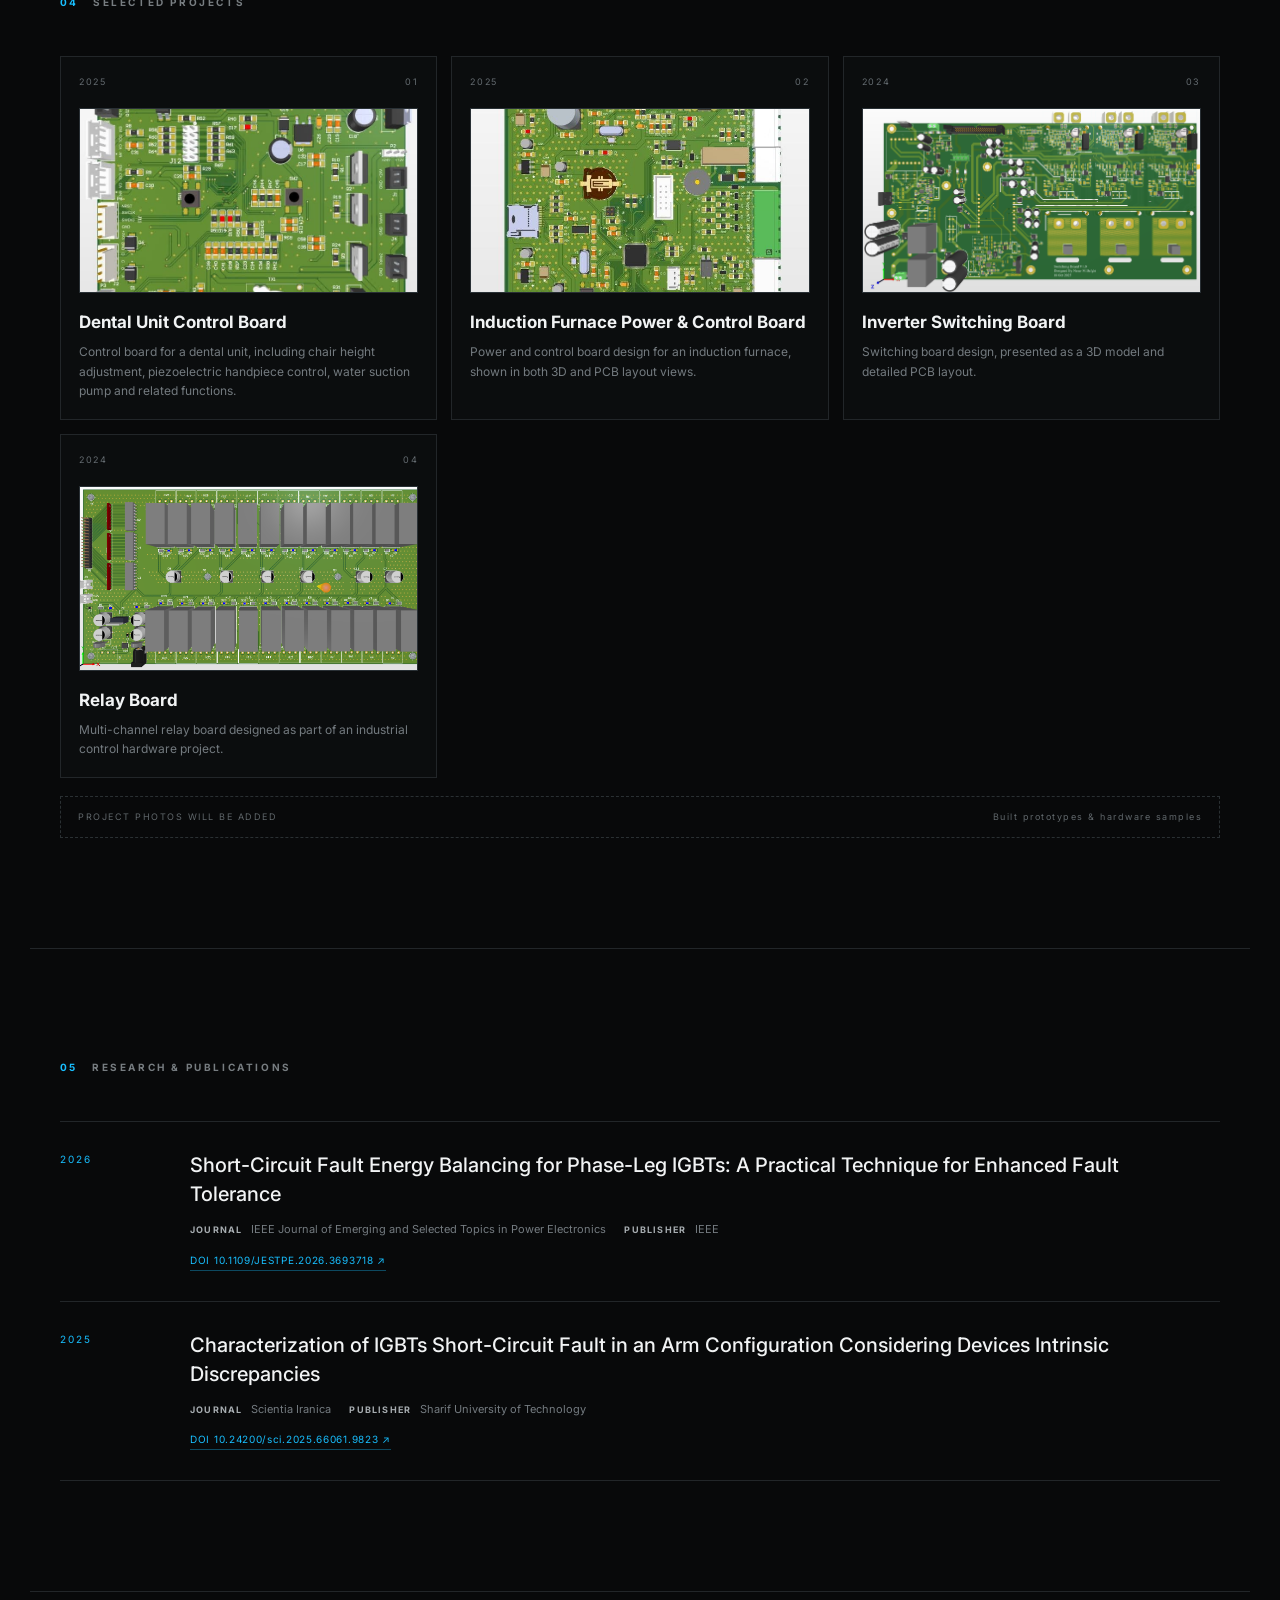
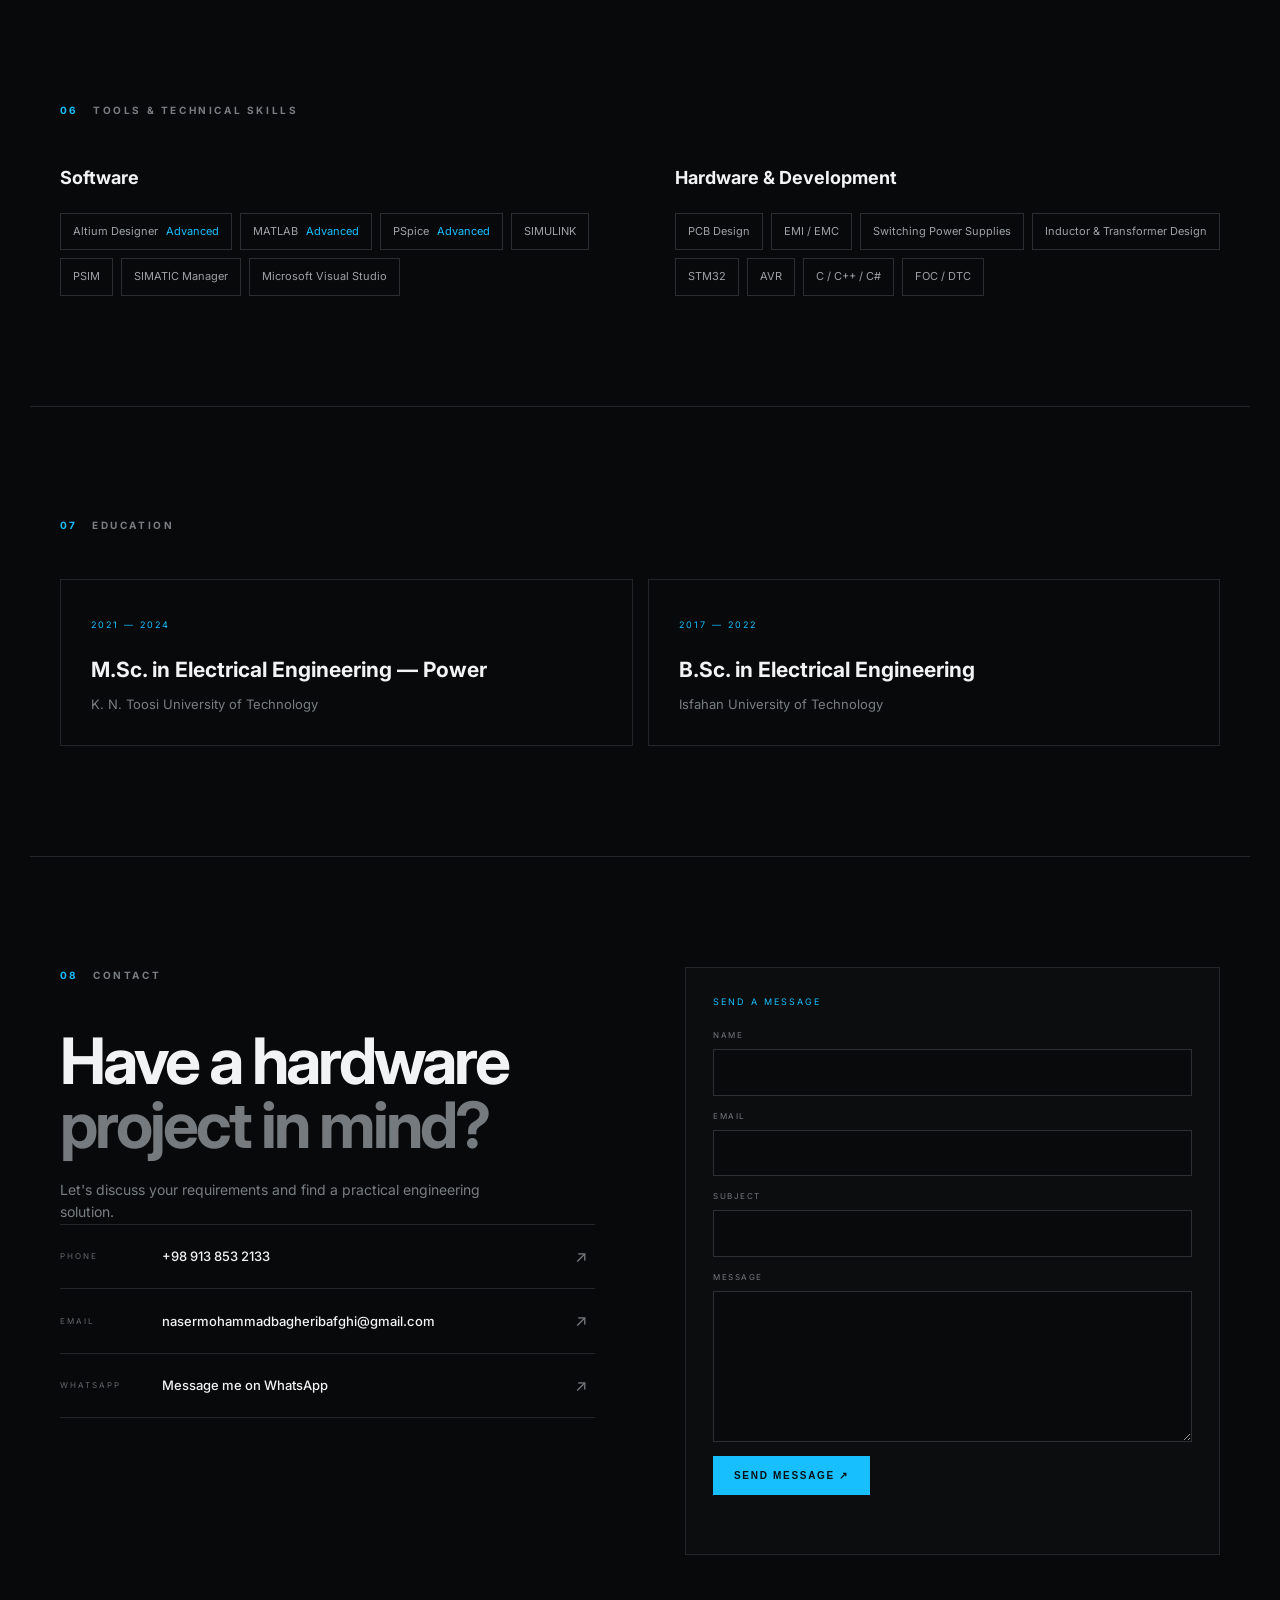
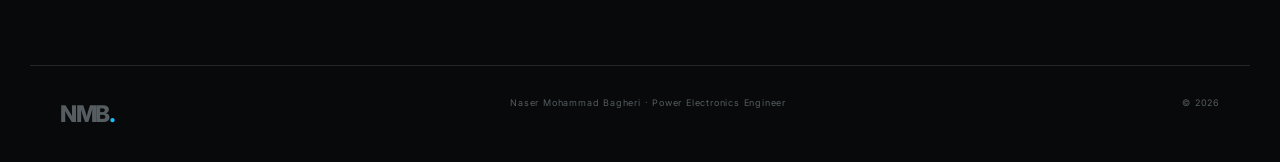
==== commit 9b3d4867: "Add files via upload" ====
--- a/index.html
+++ b/index.html
@@ -1,15 +1,16 @@
-<!DOCTYPE html><html lang="en"><head><meta charset="UTF-8"><meta name="viewport" content="width=device-width,initial-scale=1.0"><meta name="description" content="Naser Mohammad Bagheri — Power Electronics Engineer specializing in power electronics, PCB design, industrial hardware and embedded systems."><title>Naser Mohammad Bagheri | Power Electronics Engineer</title><link rel="preconnect" href="https://fonts.googleapis.com"><link rel="preconnect" href="https://fonts.gstatic.com" crossorigin><link href="https://fonts.googleapis.com/css2?family=Inter:wght@400;500;600;700;800&display=swap" rel="stylesheet"><link rel="stylesheet" href="style.css"></head><body><div class="noise"></div><header class="nav"><a class="logo" href="#home">NMB<span>.</span></a><nav><a href="#about">About</a><a href="#expertise">Expertise</a><a href="#experience">Experience</a><a href="#projects">Projects</a><a href="#education">Education</a><a href="#contact">Contact</a></nav></header><main>
-<section class="hero" id="home"><div class="hero-copy reveal"><div class="eyebrow"><span></span> POWER ELECTRONICS ENGINEER</div><h1>Naser<br><strong>Mohammad<br class="desktop-break"> Bagheri</strong></h1><p class="hero-lead">Designing power electronics, industrial hardware and reliable PCB-based systems.</p><div class="hero-actions"><a class="btn btn-primary" href="#projects">View projects <b>↗</b></a><a class="btn" href="#contact">Contact me</a></div></div><div class="portrait-area reveal"><div class="portrait-frame"></div><div class="portrait-circuit"></div><img src="naser.jpg" alt="Naser Mohammad Bagheri" class="portrait"><div class="portrait-meta"><span>M.Sc. Power Electronics</span><span>K. N. Toosi University of Technology</span></div></div></section>
-<section class="section about" id="about"><div class="section-head"><span>01</span><p>ABOUT ME</p></div><div class="about-grid"><h2>Engineering with a focus on <em>power.</em></h2><div class="about-copy"><p>I am a Power Electronics Engineer with a Master's degree in Electrical Engineering from K. N. Toosi University of Technology.</p><p>I currently work as an R&amp;D Engineer, focusing on power electronics, hardware development, PCB design and industrial electronic systems.</p><p>My experience includes power converters, switching power supplies, control and power boards, voltage sensing circuits, EMI filters, inductors, transformers and embedded control systems.</p><p>I also have hands-on experience in troubleshooting, repair, reverse engineering, simulation and hardware prototyping.</p></div></div></section>
-<section class="section" id="expertise"><div class="section-head"><span>02</span><p>EXPERTISE</p></div><div class="expertise-grid"><article><i>01</i><b>ϟ</b><h3>Power Electronics</h3><p>Power converters, switching power supplies, inverters and power-stage development.</p></article><article><i>02</i><b>⌁</b><h3>PCB Design</h3><p>Industrial and control boards with practical layout and EMC considerations.</p></article><article><i>03</i><b>◈</b><h3>Industrial Electronics</h3><p>Control, measurement, communication and interface electronics.</p></article><article><i>04</i><b>⌬</b><h3>Embedded Systems</h3><p>STM32 and AVR microcontrollers with embedded C/C++ development.</p></article><article><i>05</i><b>∿</b><h3>EMI / EMC</h3><p>EMI filter design and practical PCB-level noise and compatibility considerations.</p></article><article><i>06</i><b>↺</b><h3>Reverse Engineering</h3><p>Troubleshooting, repair, analysis and reverse engineering of electronic boards.</p></article></div></section>
+<!DOCTYPE html><html lang="en"><head><meta charset="UTF-8"><meta name="viewport" content="width=device-width,initial-scale=1.0"><meta name="description" content="Naser Mohammad Bagheri — Power Electronics Engineer specializing in power electronics, PCB design, industrial hardware and embedded systems."><meta name="theme-color" content="#08090a"><link rel="canonical" href="https://nasermbafghi.github.io/"><meta property="og:type" content="website"><meta property="og:url" content="https://nasermbafghi.github.io/"><meta property="og:title" content="Naser Mohammad Bagheri | Power Electronics Engineer"><meta property="og:description" content="Power electronics, industrial hardware, PCB design and embedded systems portfolio."><meta property="og:image" content="https://nasermbafghi.github.io/naser.jpg"><meta name="twitter:card" content="summary_large_image"><meta name="twitter:title" content="Naser Mohammad Bagheri | Power Electronics Engineer"><meta name="twitter:description" content="Power electronics, industrial hardware, PCB design and embedded systems portfolio."><meta name="twitter:image" content="https://nasermbafghi.github.io/naser.jpg"><link rel="icon" href="data:image/svg+xml,<svg xmlns=%22http://www.w3.org/2000/svg%22 viewBox=%220 0 64 64%22><rect width=%2264%22 height=%2264%22 rx=%2210%22 fill=%22%2308090a%22/><text x=%2232%22 y=%2241%22 text-anchor=%22middle%22 font-size=%2228%22 font-family=%22Arial%22 font-weight=%22700%22 fill=%22%2318bfff%22>N</text></svg>"><title>Naser Mohammad Bagheri | Power Electronics Engineer</title><link rel="preconnect" href="https://fonts.googleapis.com"><link rel="preconnect" href="https://fonts.gstatic.com" crossorigin><link href="https://fonts.googleapis.com/css2?family=Inter:wght@400;500;600;700;800&display=swap" rel="stylesheet"><link rel="stylesheet" href="style.css"></head><body><a class="skip-link" href="#main-content">Skip to content</a><div class="noise"></div><header class="nav"><a class="logo" href="#home" aria-label="NMB home">NMB<span>.</span></a><button class="menu-toggle" type="button" aria-expanded="false" aria-controls="primary-navigation" aria-label="Open navigation"><span></span><span></span></button><nav id="primary-navigation" aria-label="Primary navigation"><a href="#about">About</a><a href="#expertise">Expertise</a><a href="#experience">Experience</a><a href="#projects">Projects</a><a href="#education">Education</a><a href="#contact">Contact</a></nav></header><main id="main-content">
+<section class="hero" id="home"><div class="hero-copy reveal" id="hero-copy"><div class="eyebrow"><span></span> <span id="hero-title">POWER ELECTRONICS ENGINEER</span></div><h1 id="hero-name">Naser<br><strong>Mohammad<br class="desktop-break"> Bagheri</strong></h1><p class="hero-lead" id="hero-lead">Designing robust power-electronics hardware for high-power conversion, industrial systems and reliable PCB-based products.</p><div class="hero-actions"><a class="btn btn-primary" href="#projects" id="projects-cta">View projects <b>↗</b></a><a class="btn" href="#contact" id="contact-cta">Contact me</a><a class="btn" href="#" id="resume-cta" target="_blank" rel="noopener" hidden>Download CV ↗</a></div></div><div class="portrait-area reveal"><div class="portrait-frame"></div><div class="portrait-circuit"></div><img src="naser.jpg" alt="Naser Mohammad Bagheri" class="portrait"><div class="portrait-meta"><span id="portrait-line-1">M.Sc. Power Electronics</span><span id="portrait-line-2">K. N. Toosi University of Technology</span></div></div></section>
+<section class="section about" id="about"><div class="section-head"><span>01</span><p>ABOUT ME</p></div><div class="about-grid"><h2 id="about-heading">Engineering with a focus on <em>power.</em></h2><div class="about-copy" id="about-copy"><p>I am a Power Electronics Engineer with a Master's degree in Electrical Engineering from K. N. Toosi University of Technology.</p><p>I currently work as an R&amp;D Engineer on a 100 kW grid-connected solar inverter, contributing to gate-driver hardware, PCB design, filter design, auxiliary power supplies and EMI/EMC engineering.</p><p>My experience includes power converters, switching power supplies, control and power boards, voltage sensing circuits, EMI filters, inductors, transformers and embedded control systems.</p><p>I also have hands-on experience in troubleshooting, repair, reverse engineering, simulation and hardware prototyping.</p></div></div></section>
+<section class="section" id="expertise"><div class="section-head"><span>02</span><p>EXPERTISE</p></div><div class="expertise-grid" id="expertise-list"><article><i>01</i><b>ϟ</b><h3>Power Electronics</h3><p>Power converters, switching power supplies, inverters and power-stage development.</p></article><article><i>02</i><b>⌁</b><h3>PCB Design</h3><p>Industrial and control boards with practical layout and EMC considerations.</p></article><article><i>03</i><b>◈</b><h3>Industrial Electronics</h3><p>Control, measurement, communication and interface electronics.</p></article><article><i>04</i><b>⌬</b><h3>Embedded Systems</h3><p>STM32 and AVR microcontrollers with embedded C/C++ development.</p></article><article><i>05</i><b>∿</b><h3>EMI / EMC</h3><p>EMI filter design and practical PCB-level noise and compatibility considerations.</p></article><article><i>06</i><b>↺</b><h3>Reverse Engineering</h3><p>Troubleshooting, repair, analysis and reverse engineering of electronic boards.</p></article></div></section>
 <section class="section" id="experience"><div class="section-head"><span>03</span><p>EXPERIENCE</p></div><div class="timeline"><article><time>JUL 2024 — PRESENT</time><div><h3>R&amp;D Engineer</h3><p class="company">Electro Kavir Iran</p><p class="experience-summary">Power-electronics R&amp;D for a 100 kW grid-connected solar inverter, with responsibility for key hardware subsystems from design through prototype evaluation.</p><ul class="experience-points"><li>Gate-driver circuit design and hardware development for the inverter power stage.</li><li>PCB schematic capture, layout and design for power-electronics and control hardware.</li><li>Design and evaluation of output/filter circuits for the grid-connected inverter.</li><li>Design of auxiliary power supplies for inverter control and power-stage electronics.</li><li>EMI/EMC filter analysis and design, including practical noise-mitigation considerations at PCB and system level.</li></ul></div></article><article><time>MAY 2022 — PRESENT</time><div><h3>Electrical Engineer / Supervisor</h3><p class="company">Saz Ab Andish Consulting Engineers</p><p>Technical supervision and engineering activities related to electrical systems.</p></div></article></div></section>
 <section class="section" id="projects"><div class="section-head"><span>04</span><p>SELECTED PROJECTS</p></div><div class="project-grid">
-<article class="project-card project-card-image" data-gallery='["images/dental-unit.jpg"]'><div class="project-top"><span>2025</span><span>01</span></div><div class="project-image-wrap"><img src="images/dental-unit.jpg" alt="Dental Unit Control Board" loading="lazy"><div class="view-project">VIEW PROJECT ↗</div></div><h3>Dental Unit Control Board</h3><p>Control board for a dental unit, including chair height adjustment, piezoelectric handpiece control, water suction pump and related functions.</p></article>
-<article class="project-card project-card-image" data-gallery='["images/induction-furnace-3d.jpg","images/induction-furnace-pcb.png"]'><div class="project-top"><span>2025</span><span>02</span></div><div class="project-image-wrap"><img src="images/induction-furnace-3d.jpg" alt="Induction Furnace Power and Control Board" loading="lazy"><div class="view-project">2 VIEWS ↗</div></div><h3>Induction Furnace Power &amp; Control Board</h3><p>Power and control board design for an induction furnace, shown in both 3D and PCB layout views.</p></article>
-<article class="project-card project-card-image" data-gallery='["images/inverter-switching-3d.png","images/inverter-switching-pcb.png"]'><div class="project-top"><span>2024</span><span>03</span></div><div class="project-image-wrap"><img src="images/inverter-switching-3d.png" alt="Inverter Switching Board" loading="lazy"><div class="view-project">2 VIEWS ↗</div></div><h3>Inverter Switching Board</h3><p>Switching board design, presented as a 3D model and detailed PCB layout.</p></article>
-<article class="project-card project-card-image" data-gallery='["images/relay-board.png"]'><div class="project-top"><span>2024</span><span>04</span></div><div class="project-image-wrap"><img src="images/relay-board.png" alt="Relay Board" loading="lazy"><div class="view-project">VIEW PROJECT ↗</div></div><h3>Relay Board</h3><p>Multi-channel relay board designed as part of an industrial control hardware project.</p></article>
-</div><div class="lightbox" id="lightbox" aria-hidden="true"><button class="lightbox-close" aria-label="Close">×</button><button class="lightbox-prev" aria-label="Previous">‹</button><div class="lightbox-content"><img id="lightbox-image" src="" alt="Project image"><div class="lightbox-counter" id="lightbox-counter"></div></div><button class="lightbox-next" aria-label="Next">›</button></div><div class="projects-note"><span>PROJECT PHOTOS WILL BE ADDED</span><span>Built prototypes &amp; hardware samples</span></div></section>
-<section class="section research"><div class="section-head"><span>05</span><p>RESEARCH &amp; PUBLICATIONS</p></div><div class="research-list"><article><span>2026</span><div class="publication-body"><h3>Short-Circuit Fault Energy Balancing for Phase-Leg IGBTs: A Practical Technique for Enhanced Fault Tolerance</h3><div class="publication-meta"><span><b>Journal</b> IEEE Journal of Emerging and Selected Topics in Power Electronics</span><span><b>Publisher</b> IEEE</span></div><a class="doi-link" href="https://doi.org/10.1109/JESTPE.2026.3693718" target="_blank" rel="noopener noreferrer">DOI 10.1109/JESTPE.2026.3693718 ↗</a></div></article><article><span>2025</span><div class="publication-body"><h3>Characterization of IGBTs Short-Circuit Fault in an Arm Configuration Considering Devices Intrinsic Discrepancies</h3><div class="publication-meta"><span><b>Journal</b> Scientia Iranica</span><span><b>Publisher</b> Sharif University of Technology</span></div><a class="doi-link" href="https://doi.org/10.24200/sci.2025.66061.9823" target="_blank" rel="noopener noreferrer">DOI 10.24200/sci.2025.66061.9823 ↗</a></div></article></div></section>
-<section class="section skills"><div class="section-head"><span>06</span><p>TOOLS &amp; TECHNICAL SKILLS</p></div><div class="skills-wrap"><div><h3>Software</h3><div class="tags"><span>Altium Designer <em>Advanced</em></span><span>MATLAB <em>Advanced</em></span><span>PSpice <em>Advanced</em></span><span>SIMULINK</span><span>PSIM</span><span>SIMATIC Manager</span><span>Microsoft Visual Studio</span></div></div><div><h3>Hardware &amp; Development</h3><div class="tags"><span>PCB Design</span><span>EMI / EMC</span><span>Switching Power Supplies</span><span>Inductor &amp; Transformer Design</span><span>STM32</span><span>AVR</span><span>C / C++ / C#</span><span>FOC / DTC</span></div></div></div></section>
-<section class="section education" id="education"><div class="section-head"><span>07</span><p>EDUCATION</p></div><div class="education-grid"><article><span>2021 — 2024</span><h3>M.Sc. in Electrical Engineering — Power</h3><p>K. N. Toosi University of Technology</p></article><article><span>2017 — 2022</span><h3>B.Sc. in Electrical Engineering</h3><p>Isfahan University of Technology</p></article></div></section>
-<section class="section contact" id="contact"><div><div class="section-head"><span>08</span><p>CONTACT</p></div><h2>Have a hardware<br><em>project in mind?</em></h2><p class="contact-lead">Let's discuss your requirements and find a practical engineering solution.</p><div class="contact-links"><a href="tel:+989138532133"><small>PHONE</small><strong>+98 913 853 2133</strong><span>↗</span></a><a href="mailto:nasermohammadbagheribafghi@gmail.com"><small>EMAIL</small><strong>nasermohammadbagheribafghi@gmail.com</strong><span>↗</span></a><a href="https://wa.me/989138532133" target="_blank" rel="noopener"><small>WHATSAPP</small><strong>Message me on WhatsApp</strong><span>↗</span></a></div></div><div class="contact-form-wrap"><p class="form-kicker">SEND A MESSAGE</p><form id="contact-form" class="contact-form"><label>Name<input name="name" type="text" maxlength="120" autocomplete="name" required></label><label>Email<input name="email" type="email" maxlength="254" autocomplete="email" required></label><label>Subject<input name="subject" type="text" maxlength="180"></label><label>Message<textarea name="message" rows="6" maxlength="5000" required></textarea></label><label class="hp-field" aria-hidden="true">Website<input name="website" type="text" tabindex="-1" autocomplete="off"></label><button class="btn btn-primary" type="submit">Send message ↗</button><p id="contact-status" class="form-status" aria-live="polite"></p></form></div></section></main><footer><div class="footer-logo">NMB<span>.</span></div><p>Naser Mohammad Bagheri · Power Electronics Engineer</p><p>© 2026</p></footer><script src="script.js"></script><script type="module" src="site-supabase.js"></script></body></html>
+<article class="project-card project-card-image" tabindex="0" role="button" data-gallery='["images/dental-unit.jpg"]'><div class="project-top"><span>2025</span><span>01</span></div><div class="project-image-wrap"><img src="images/dental-unit.jpg" alt="Dental Unit Control Board" loading="lazy"><div class="view-project">VIEW PROJECT ↗</div></div><h3>Dental Unit Control Board</h3><p>Control board for a dental unit, including chair height adjustment, piezoelectric handpiece control, water suction pump and related functions.</p></article>
+<article class="project-card project-card-image" tabindex="0" role="button" data-gallery='["images/induction-furnace-3d.jpg","images/induction-furnace-pcb.png"]'><div class="project-top"><span>2025</span><span>02</span></div><div class="project-image-wrap"><img src="images/induction-furnace-3d.jpg" alt="Induction Furnace Power and Control Board" loading="lazy"><div class="view-project">2 VIEWS ↗</div></div><h3>Induction Furnace Power &amp; Control Board</h3><p>Power and control board design for an induction furnace, shown in both 3D and PCB layout views.</p></article>
+<article class="project-card project-card-image" tabindex="0" role="button" data-gallery='["images/inverter-switching-3d.png","images/inverter-switching-pcb.png"]'><div class="project-top"><span>2024</span><span>03</span></div><div class="project-image-wrap"><img src="images/inverter-switching-3d.png" alt="Inverter Switching Board" loading="lazy"><div class="view-project">2 VIEWS ↗</div></div><h3>Inverter Switching Board</h3><p>Switching board design, presented as a 3D model and detailed PCB layout.</p></article>
+<article class="project-card project-card-image" tabindex="0" role="button" data-gallery='["images/relay-board.png"]'><div class="project-top"><span>2024</span><span>04</span></div><div class="project-image-wrap"><img src="images/relay-board.png" alt="Relay Board" loading="lazy"><div class="view-project">VIEW PROJECT ↗</div></div><h3>Relay Board</h3><p>Multi-channel relay board designed as part of an industrial control hardware project.</p></article>
+</div><div class="lightbox" id="lightbox" role="dialog" aria-modal="true" aria-label="Project image gallery" aria-hidden="true"><button class="lightbox-close" aria-label="Close">×</button><button class="lightbox-prev" aria-label="Previous">‹</button><div class="lightbox-content"><img id="lightbox-image" src="" alt="Project image"><div class="lightbox-counter" id="lightbox-counter"></div></div><button class="lightbox-next" aria-label="Next">›</button></div><div class="projects-note"><span>PROJECT PHOTOS WILL BE ADDED</span><span>Built prototypes &amp; hardware samples</span></div></section>
+<section class="section research" id="publications"><div class="section-head"><span>05</span><p>RESEARCH &amp; PUBLICATIONS</p></div><div class="research-list" id="publications-list"><article><span>2026</span><div class="publication-body"><h3>Short-Circuit Fault Energy Balancing for Phase-Leg IGBTs: A Practical Technique for Enhanced Fault Tolerance</h3><div class="publication-meta"><span><b>Journal</b> IEEE Journal of Emerging and Selected Topics in Power Electronics</span><span><b>Publisher</b> IEEE</span></div><a class="doi-link" href="https://doi.org/10.1109/JESTPE.2026.3693718" target="_blank" rel="noopener noreferrer">DOI 10.1109/JESTPE.2026.3693718 ↗</a></div></article><article><span>2025</span><div class="publication-body"><h3>Characterization of IGBTs Short-Circuit Fault in an Arm Configuration Considering Devices Intrinsic Discrepancies</h3><div class="publication-meta"><span><b>Journal</b> Scientia Iranica</span><span><b>Publisher</b> Sharif University of Technology</span></div><a class="doi-link" href="https://doi.org/10.24200/sci.2025.66061.9823" target="_blank" rel="noopener noreferrer">DOI 10.24200/sci.2025.66061.9823 ↗</a></div></article></div></section>
+<section class="section skills" id="skills"><div class="section-head"><span>06</span><p>TOOLS &amp; TECHNICAL SKILLS</p></div><div class="skills-wrap" id="skills-list"><div><h3>Software</h3><div class="tags"><span>Altium Designer <em>Advanced</em></span><span>MATLAB <em>Advanced</em></span><span>PSpice <em>Advanced</em></span><span>SIMULINK</span><span>PSIM</span><span>SIMATIC Manager</span><span>Microsoft Visual Studio</span></div></div><div><h3>Hardware &amp; Development</h3><div class="tags"><span>PCB Design</span><span>EMI / EMC</span><span>Switching Power Supplies</span><span>Inductor &amp; Transformer Design</span><span>STM32</span><span>AVR</span><span>C / C++ / C#</span><span>FOC / DTC</span></div></div></div></section>
+<section class="section education" id="education"><div class="section-head"><span>07</span><p>EDUCATION</p></div><div class="education-grid" id="education-list"><article><span>2021 — 2024</span><h3>M.Sc. in Electrical Engineering — Power</h3><p>K. N. Toosi University of Technology</p></article><article><span>2017 — 2022</span><h3>B.Sc. in Electrical Engineering</h3><p>Isfahan University of Technology</p></article></div></section>
+<section class="section optional-profile" id="additional" hidden><div class="section-head"><span>+</span><p>ADDITIONAL</p></div><div id="additional-groups"></div></section>
+<section class="section contact" id="contact"><div><div class="section-head"><span>08</span><p>CONTACT</p></div><h2 id="contact-heading">Have a hardware<br><em>project in mind?</em></h2><p class="contact-lead" id="contact-lead">Let's discuss your requirements and find a practical engineering solution.</p><div class="contact-links" id="contact-links"><a href="tel:+989138532133"><small>PHONE</small><strong>+98 913 853 2133</strong><span>↗</span></a><a href="mailto:nasermohammadbagheribafghi@gmail.com"><small>EMAIL</small><strong>nasermohammadbagheribafghi@gmail.com</strong><span>↗</span></a><a href="https://wa.me/989138532133" target="_blank" rel="noopener"><small>WHATSAPP</small><strong>Message me on WhatsApp</strong><span>↗</span></a></div></div><div class="contact-form-wrap" id="contact-form-wrap"><p class="form-kicker">SEND A MESSAGE</p><form id="contact-form" class="contact-form"><label>Name<input name="name" type="text" maxlength="120" autocomplete="name" required></label><label>Email<input name="email" type="email" maxlength="254" autocomplete="email" required></label><label>Subject<input name="subject" type="text" maxlength="180" autocomplete="off"></label><label>Message<textarea name="message" rows="6" maxlength="5000" required></textarea></label><label class="hp-field" aria-hidden="true">Website<input name="website" type="text" tabindex="-1" autocomplete="off"></label><button class="btn btn-primary" type="submit">Send message ↗</button><p id="contact-status" class="form-status" aria-live="polite"></p></form></div></section></main><footer><div class="footer-logo">NMB<span>.</span></div><p id="footer-text">Naser Mohammad Bagheri · Power Electronics Engineer</p><p>© 2026</p></footer><script src="script.js"></script><script type="module" src="site-supabase.js"></script></body></html>
--- a/style.css
+++ b/style.css
@@ -1,3 +1,42 @@
 *{box-sizing:border-box;margin:0;padding:0}:root{--bg:#08090a;--text:#f1f3f4;--muted:#8d9297;--line:#222629;--accent:#18bfff}html{scroll-behavior:smooth}body{background:var(--bg);color:var(--text);font-family:Inter,Arial,sans-serif;line-height:1.6;overflow-x:hidden}a{color:inherit;text-decoration:none}.noise{position:fixed;inset:0;pointer-events:none;opacity:.035;background-image:radial-gradient(#fff 1px,transparent 1px);background-size:5px 5px;z-index:20}.nav{height:78px;display:flex;align-items:center;justify-content:space-between;max-width:1220px;margin:auto;padding:0 30px;border-bottom:1px solid var(--line);position:relative;z-index:10}.logo,.footer-logo{font-size:23px;font-weight:800;letter-spacing:-1.5px}.logo span,.footer-logo span{color:var(--accent)}.nav nav{display:flex;gap:27px}.nav nav a{font-size:10px;color:#9a9fa3;text-transform:uppercase;letter-spacing:1.4px}.nav nav a:hover{color:var(--accent)}.hero{max-width:1220px;min-height:calc(100vh - 78px);margin:auto;padding:70px 30px 80px;display:grid;grid-template-columns:1fr .78fr;align-items:center;gap:65px}.eyebrow{font-size:10px;letter-spacing:2.7px;color:#aeb4b8;font-weight:700;display:flex;align-items:center;gap:11px}.eyebrow span{width:28px;height:2px;background:var(--accent)}h1{font-size:clamp(62px,7.6vw,105px);line-height:.88;letter-spacing:-5px;font-weight:700;margin:26px 0 30px}h1 strong{font-weight:800}h1 strong:after{content:"";display:inline-block;width:11px;height:11px;background:var(--accent);margin-left:8px;border-radius:50%;vertical-align:18%}.hero-lead{max-width:540px;color:#a3a8ac;font-size:17px;line-height:1.8}.hero-actions{display:flex;gap:12px;margin-top:34px}.btn{border:1px solid #34383b;padding:13px 20px;font-size:10px;text-transform:uppercase;letter-spacing:1.7px}.btn-primary{background:var(--accent);border-color:var(--accent);color:#061015;font-weight:800}.btn:hover{border-color:var(--accent);color:var(--accent)}.btn-primary:hover{background:#56d2ff;color:#061015}.btn b{font-size:14px;margin-left:8px}.portrait-area{position:relative;width:min(100%,480px);justify-self:end;padding:20px 0 0 20px}.portrait-frame{position:absolute;inset:0 20px 60px 0;border:1px solid #2c3337;background:linear-gradient(135deg,rgba(24,191,255,.13),transparent 35%)}.portrait-circuit{position:absolute;inset:-28px -28px 30px 55px;opacity:.3;background:linear-gradient(90deg,transparent 49%,#1a5c72 50%,transparent 51%),linear-gradient(0deg,transparent 49%,#1a5c72 50%,transparent 51%);background-size:56px 56px}.portrait{display:block;width:100%;aspect-ratio:4/5;object-fit:cover;object-position:center top;position:relative;z-index:2;filter:grayscale(15%) contrast(1.03);border:1px solid #343a3d}.portrait-meta{position:relative;z-index:3;display:flex;justify-content:space-between;gap:20px;padding:12px 2px 0;color:#7f8589;font-size:8px;letter-spacing:1.2px;text-transform:uppercase}.portrait-meta span:last-child{color:#a9afb3}.section{max-width:1220px;margin:auto;padding:110px 30px;border-top:1px solid var(--line)}.section-head{display:flex;align-items:center;gap:15px;margin-bottom:46px}.section-head span{font-size:10px;color:var(--accent);font-weight:700;letter-spacing:2px}.section-head p{font-size:10px;color:#777d81;font-weight:700;letter-spacing:2.6px}.about-grid{display:grid;grid-template-columns:.85fr 1.15fr;gap:80px}.about h2{font-size:clamp(38px,5vw,66px);line-height:1.03;letter-spacing:-3px}.about h2 em,.contact h2 em{font-style:normal;color:#747a7e}.about-copy{max-width:700px}.about-copy p{color:#999fa3;font-size:16px;line-height:1.85;margin-bottom:16px}.expertise-grid{display:grid;grid-template-columns:repeat(3,1fr);border-top:1px solid var(--line)}.expertise-grid article{min-height:230px;padding:27px 28px 30px 0;border-bottom:1px solid var(--line)}.expertise-grid article:nth-child(3n+2),.expertise-grid article:nth-child(3n+3){padding-left:28px;border-left:1px solid var(--line)}.expertise-grid i{display:block;font-size:9px;color:#4f565a;letter-spacing:2px;font-style:normal}.expertise-grid b{display:block;font-size:32px;color:var(--accent);height:56px;padding-top:9px;font-weight:400}.expertise-grid h3{font-size:20px;margin:4px 0 9px}.expertise-grid p{color:#777e82;font-size:13px;line-height:1.7}.timeline{border-top:1px solid var(--line)}.timeline article{display:grid;grid-template-columns:230px 1fr;gap:50px;padding:35px 0;border-bottom:1px solid var(--line)}.timeline time{font-size:9px;color:#777d81;letter-spacing:1.8px;padding-top:7px}.timeline h3{font-size:25px}.timeline .company{color:var(--accent);font-size:13px;margin-top:3px}.timeline p:last-child{color:#777d81;font-size:14px;margin-top:11px}.project-grid{display:grid;grid-template-columns:repeat(3,1fr);gap:14px}.project-grid article{border:1px solid var(--line);background:#0b0d0e;padding:18px;min-height:330px}.project-grid article>div{display:flex;justify-content:space-between;color:#646b70;font-size:9px;letter-spacing:1.7px}.project-grid figure{height:145px;margin:18px 0;border:1px dashed #293035;display:flex;align-items:center;justify-content:center;background:linear-gradient(135deg,rgba(24,191,255,.04),transparent);font-size:45px;font-weight:200;color:#275365}.project-grid h3{font-size:17px;line-height:1.35}.project-grid p{color:#737a7f;font-size:12px;line-height:1.65;margin-top:8px}.projects-note{display:flex;justify-content:space-between;border:1px dashed #2a3033;margin-top:18px;padding:13px 17px;color:#60676b;font-size:9px;letter-spacing:1.5px}.research-list{border-top:1px solid var(--line)}.research-list article{display:grid;grid-template-columns:100px 1fr;gap:30px;padding:29px 0;border-bottom:1px solid var(--line)}.research-list article>span{color:var(--accent);font-size:10px;letter-spacing:2px}.research-list h3{font-size:20px;line-height:1.45;font-weight:500;max-width:930px}.timeline .experience-summary{color:#9aa1a5;font-size:14px;margin-top:11px;max-width:820px}.experience-points{margin:15px 0 0 18px;color:#777d81;font-size:13px;line-height:1.75}.experience-points li{padding-left:5px;margin:5px 0}.experience-points li::marker{color:var(--accent)}.publication-body{min-width:0}.publication-meta{display:flex;flex-wrap:wrap;gap:8px 18px;margin-top:12px}.publication-meta span{color:#747b80;font-size:11px;line-height:1.6}.publication-meta b{color:#a7adb1;font-size:9px;text-transform:uppercase;letter-spacing:1.2px;margin-right:6px}.doi-link{display:inline-block;margin-top:13px;color:var(--accent);font-size:10px;letter-spacing:.7px;border-bottom:1px solid rgba(24,191,255,.35);padding-bottom:2px}.doi-link:hover{color:#6bd9ff;border-color:#6bd9ff}.skills-wrap{display:grid;grid-template-columns:1fr 1fr;gap:70px}.skills-wrap h3{font-size:18px;margin-bottom:20px}.tags{display:flex;flex-wrap:wrap;gap:8px}.tags span{border:1px solid #292e31;padding:9px 12px;color:#9ca2a6;font-size:11px}.tags em{color:var(--accent);font-style:normal;margin-left:5px}.education-grid{display:grid;grid-template-columns:1fr 1fr;gap:15px}.education-grid article{border:1px solid var(--line);padding:30px}.education-grid article>span{font-size:9px;letter-spacing:2px;color:var(--accent)}.education-grid h3{font-size:21px;margin:18px 0 7px}.education-grid p{color:#777e82;font-size:13px}.contact{display:grid;grid-template-columns:1fr 1fr;gap:90px}.contact h2{font-size:clamp(42px,5vw,67px);line-height:1;letter-spacing:-3px;margin-top:10px}.contact-lead{color:#777e82;max-width:470px;margin-top:22px;font-size:14px}.contact-links{border-top:1px solid var(--line)}.contact-links a{display:grid;grid-template-columns:90px 1fr 20px;align-items:center;gap:12px;padding:19px 0;border-bottom:1px solid var(--line)}.contact-links small{font-size:8px;letter-spacing:2px;color:#62686c}.contact-links strong{font-size:13px;font-weight:500;word-break:break-word}.contact-links span{color:#777e82}footer{max-width:1220px;margin:auto;padding:30px;display:flex;justify-content:space-between;gap:20px;border-top:1px solid var(--line);color:#555d61;font-size:9px;letter-spacing:.8px}.project-card-image{cursor:pointer;overflow:hidden}.project-image-wrap{height:185px;margin:18px 0;position:relative;overflow:hidden;border:1px solid #293035;background:#0b0d0e}.project-image-wrap img{width:100%;height:100%;object-fit:cover;display:block;transition:transform .45s ease,filter .45s ease}.project-card-image:hover .project-image-wrap img{transform:scale(1.035);filter:brightness(.68)}.view-project{position:absolute;left:14px;bottom:12px;padding:7px 9px;border:1px solid rgba(255,255,255,.22);background:rgba(5,8,9,.72);backdrop-filter:blur(5px);color:#dce2e5;font-size:8px;letter-spacing:1.4px;opacity:0;transform:translateY(6px);transition:.25s}.project-card-image:hover .view-project{opacity:1;transform:none}.lightbox{position:fixed;inset:0;background:rgba(0,0,0,.9);z-index:100;display:none;align-items:center;justify-content:center;padding:30px}.lightbox.open{display:flex}.lightbox-content{max-width:min(92vw,1100px);max-height:88vh;position:relative;text-align:center}.lightbox-content img{display:block;max-width:100%;max-height:82vh;object-fit:contain;border:1px solid #2c3337}.lightbox-counter{font-size:9px;letter-spacing:2px;color:#7f888d;margin-top:12px}.lightbox button{position:fixed;border:1px solid #3b4347;background:#0c0f10;color:#e8edef;width:42px;height:42px;font-size:28px;line-height:1;cursor:pointer}.lightbox-close{right:24px;top:24px}.lightbox-prev{left:24px;top:50%;transform:translateY(-50%)}.lightbox-next{right:24px;top:50%;transform:translateY(-50%)}.lightbox button:hover{border-color:var(--accent);color:var(--accent)}
 @media(max-width:900px){.nav{padding:0 20px}.nav nav{gap:12px}.nav nav a{font-size:8px}.hero{grid-template-columns:1fr;min-height:auto;padding:65px 20px 80px;gap:45px}.portrait-area{justify-self:start;width:min(100%,430px)}.section{padding:80px 20px}.about-grid,.contact{grid-template-columns:1fr;gap:40px}.expertise-grid{grid-template-columns:repeat(2,1fr)}.expertise-grid article:nth-child(3n+2),.expertise-grid article:nth-child(3n+3){border-left:0;padding-left:0}.expertise-grid article:nth-child(even){border-left:1px solid var(--line);padding-left:25px}.project-grid{grid-template-columns:repeat(2,1fr)}.skills-wrap{grid-template-columns:1fr;gap:45px}}@media(max-width:600px){.nav{height:65px}.nav nav{display:none}.hero{padding-top:48px}h1{font-size:58px;letter-spacing:-3px}.desktop-break{display:none}.hero-lead{font-size:15px}.hero-actions{flex-wrap:wrap}.portrait-area{padding-left:10px}.portrait-frame{inset:0 10px 55px 0}.portrait-meta{display:block;line-height:1.8}.portrait-meta span{display:block}.expertise-grid,.project-grid,.education-grid{grid-template-columns:1fr}.expertise-grid article:nth-child(even){border-left:0;padding-left:0}.timeline article{grid-template-columns:1fr;gap:12px}.research-list article{grid-template-columns:1fr;gap:8px}.contact-links a{grid-template-columns:70px 1fr 15px}.contact-links strong{font-size:11px}.projects-note{display:block;line-height:1.8}footer{display:block;padding:25px 20px}footer p{margin-top:8px}}
 .project-tags{display:flex!important;justify-content:flex-start!important;flex-wrap:wrap;gap:6px;margin-top:13px}.project-tags span{border:1px solid #293035;padding:5px 7px;color:#6f777b;font-size:8px;letter-spacing:.6px}.contact-form-wrap{border:1px solid var(--line);background:#0b0d0e;padding:27px}.form-kicker{font-size:9px;letter-spacing:2px;color:var(--accent);margin-bottom:20px}.contact-form{display:grid;gap:14px}.contact-form label{display:grid;gap:7px;color:#737a7f;font-size:8px;letter-spacing:1.5px;text-transform:uppercase}.contact-form input,.contact-form textarea{width:100%;border:1px solid #2a3033;background:#080a0b;color:var(--text);padding:12px 13px;font:inherit;font-size:13px;outline:none}.contact-form textarea{resize:vertical}.contact-form input:focus,.contact-form textarea:focus{border-color:var(--accent)}.contact-form button{justify-self:start;cursor:pointer}.contact-form button:disabled{opacity:.55;cursor:not-allowed}.form-status{min-height:18px;color:#858c90;font-size:11px;letter-spacing:0;text-transform:none}.form-status.success{color:#77d79e}.form-status.error{color:#ff8f8f}.hp-field{position:absolute!important;left:-9999px!important;width:1px!important;height:1px!important;overflow:hidden!important}
+
+/* Mobile, accessibility and interaction refinements */
+.skip-link{position:fixed;left:12px;top:10px;z-index:200;transform:translateY(-160%);background:var(--accent);color:#061015;padding:10px 14px;font-size:12px;font-weight:800;transition:transform .2s ease}.skip-link:focus{transform:none}
+.menu-toggle{display:none;width:44px;height:44px;border:1px solid #34383b;background:#0b0d0e;color:var(--text);align-items:center;justify-content:center;flex-direction:column;gap:6px;cursor:pointer}.menu-toggle span{display:block;width:19px;height:1px;background:currentColor;transition:transform .2s ease,opacity .2s ease}.menu-toggle[aria-expanded="true"] span:first-child{transform:translateY(3.5px) rotate(45deg)}.menu-toggle[aria-expanded="true"] span:last-child{transform:translateY(-3.5px) rotate(-45deg)}
+:where(a,button,input,textarea,[tabindex]):focus-visible{outline:2px solid var(--accent);outline-offset:3px}
+.project-card-image:focus-visible{border-color:var(--accent)}
+img{max-width:100%}
+@media (hover:none){.project-card-image .view-project{opacity:1;transform:none}.project-card-image:hover .project-image-wrap img{transform:none;filter:none}}
+@media(max-width:600px){
+  html{scroll-padding-top:74px}
+  .nav{height:66px;padding:0 16px;position:sticky;top:0;background:rgba(8,9,10,.94);backdrop-filter:blur(12px);z-index:50}
+  .menu-toggle{display:flex;position:relative;z-index:52}
+  .nav nav{display:flex;position:fixed;left:0;right:0;top:65px;height:calc(100dvh - 65px);padding:28px 20px calc(28px + env(safe-area-inset-bottom));background:rgba(8,9,10,.985);border-top:1px solid var(--line);flex-direction:column;gap:0;transform:translateX(100%);visibility:hidden;transition:transform .25s ease,visibility .25s ease;overflow-y:auto;z-index:51}
+  .nav nav.open{transform:none;visibility:visible}
+  .nav nav a{display:flex;align-items:center;min-height:56px;border-bottom:1px solid var(--line);font-size:12px;letter-spacing:1.8px}
+  body.menu-open{overflow:hidden}
+  .hero{padding:42px 16px 64px;gap:34px}
+  h1{font-size:clamp(48px,15vw,62px);letter-spacing:-3px;margin:22px 0 24px}
+  .hero-lead{font-size:15px;line-height:1.7}
+  .hero-actions{display:grid;grid-template-columns:1fr 1fr;gap:10px}.hero-actions .btn{text-align:center;padding:13px 12px}
+  .portrait-area{width:100%;padding-left:0}.portrait-frame{inset:0 0 55px 0}.portrait-circuit{inset:-18px -10px 30px 35px}
+  .section{padding:70px 16px}.section-head{margin-bottom:34px}.about h2,.contact h2{letter-spacing:-2px}
+  .about-copy p{font-size:15px}.expertise-grid article{min-height:auto;padding:24px 0}.expertise-grid article:nth-child(n){border-left:0;padding-left:0}
+  .timeline article{padding:28px 0}.timeline h3{font-size:22px}.experience-points{margin-left:17px;font-size:13px}
+  .project-grid{gap:12px}.project-grid article{padding:14px;min-height:0}.project-image-wrap{height:auto;aspect-ratio:4/3;margin:14px 0}.project-grid h3{font-size:18px}
+  .research-list h3{font-size:17px}.publication-meta{display:grid;gap:5px}.doi-link{overflow-wrap:anywhere}
+  .education-grid article{padding:23px 20px}.education-grid h3{font-size:19px}
+  .contact{gap:34px}.contact-form-wrap{padding:20px 16px}.contact-form input,.contact-form textarea{font-size:16px;min-height:46px}.contact-form textarea{min-height:150px}.contact-form button{width:100%;min-height:46px}
+  .contact-links a{grid-template-columns:68px minmax(0,1fr) 14px;min-height:58px}.contact-links strong{overflow-wrap:anywhere}
+  .lightbox{padding:72px 12px 78px}.lightbox-content{max-width:100%;max-height:calc(100dvh - 150px)}.lightbox-content img{max-height:calc(100dvh - 190px)}
+  .lightbox button{width:46px;height:46px}.lightbox-close{right:12px;top:12px}.lightbox-prev{left:12px;top:auto;bottom:16px;transform:none}.lightbox-next{right:12px;top:auto;bottom:16px;transform:none}.lightbox-counter{margin-top:10px}
+  footer{padding-bottom:calc(25px + env(safe-area-inset-bottom))}
+}
+@media(max-width:380px){.hero-actions{grid-template-columns:1fr}.contact-links a{grid-template-columns:1fr 16px;gap:3px 8px}.contact-links small{grid-column:1/-1}.contact-links span{grid-column:2;grid-row:2}}
+@media(prefers-reduced-motion:reduce){html{scroll-behavior:auto}*,*::before,*::after{animation-duration:.01ms!important;animation-iteration-count:1!important;transition-duration:.01ms!important;scroll-behavior:auto!important}}
+
+/* Optional future profile content */
+.optional-group{margin-top:42px}.optional-group:first-child{margin-top:0}.optional-group>h3{font-size:22px;margin-bottom:16px}.optional-grid{display:grid;grid-template-columns:repeat(3,1fr);gap:12px}.optional-grid article{border:1px solid var(--line);padding:24px;background:#0b0d0e}.optional-grid h4{font-size:17px;margin-bottom:7px}.optional-grid p{color:#7f878b;font-size:12px;line-height:1.7}.optional-subtitle{color:var(--accent)!important;margin-bottom:8px}.optional-grid .doi-link{display:inline-block;margin-top:14px}
+@media(max-width:900px){.optional-grid{grid-template-columns:repeat(2,1fr)}}@media(max-width:600px){.optional-grid{grid-template-columns:1fr}.optional-grid article{padding:20px}}
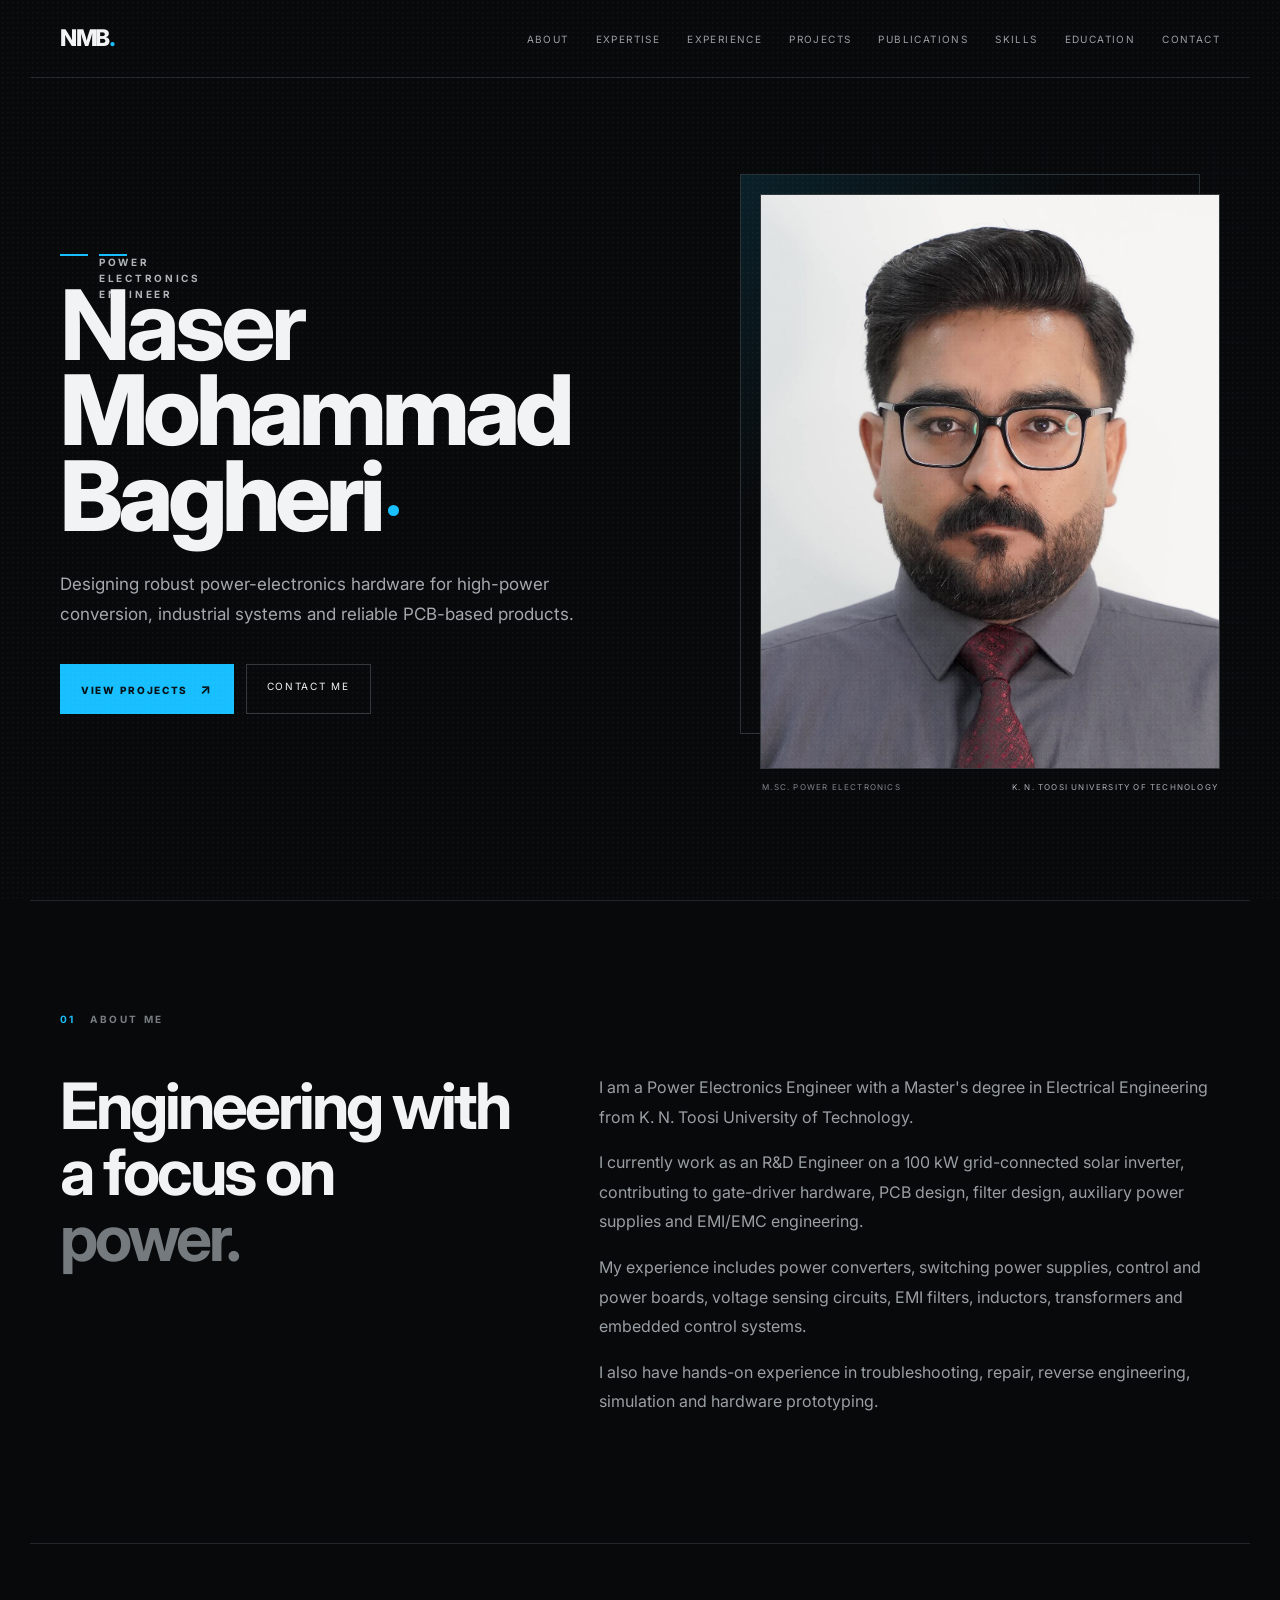
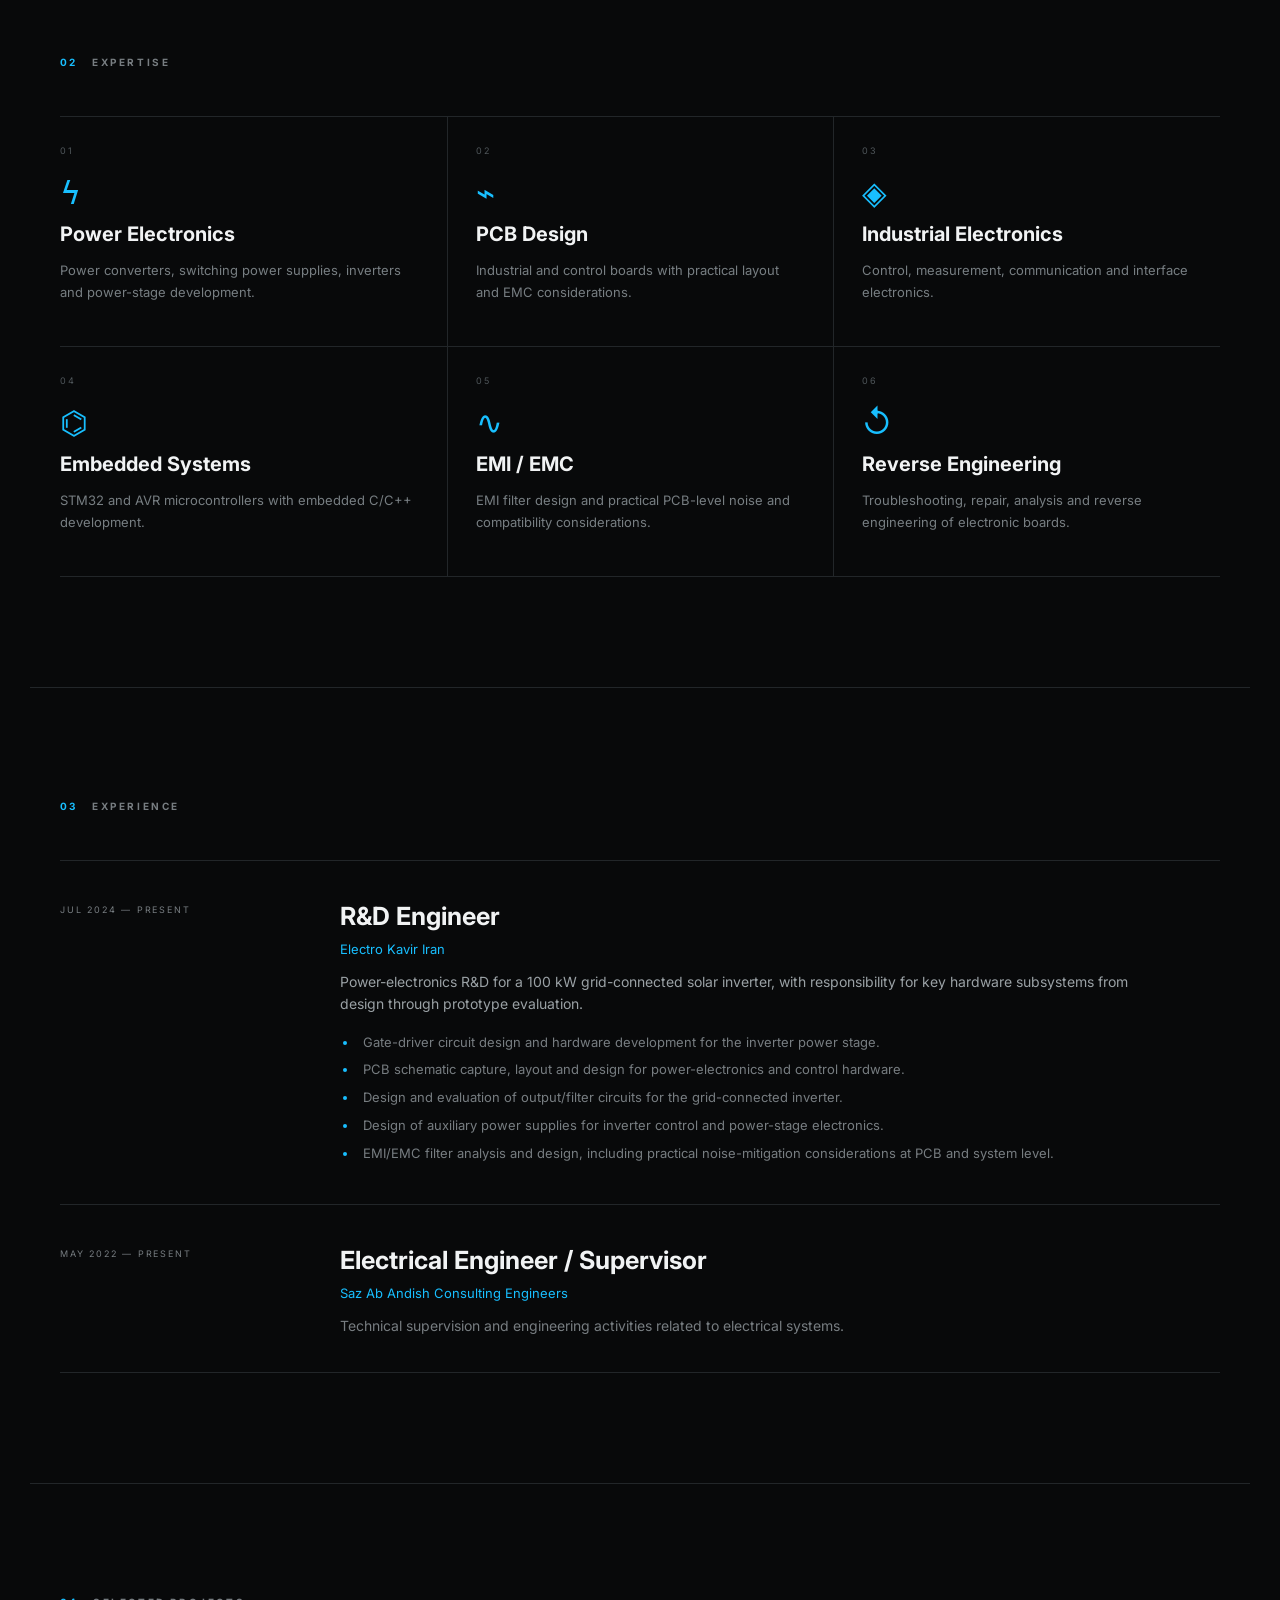
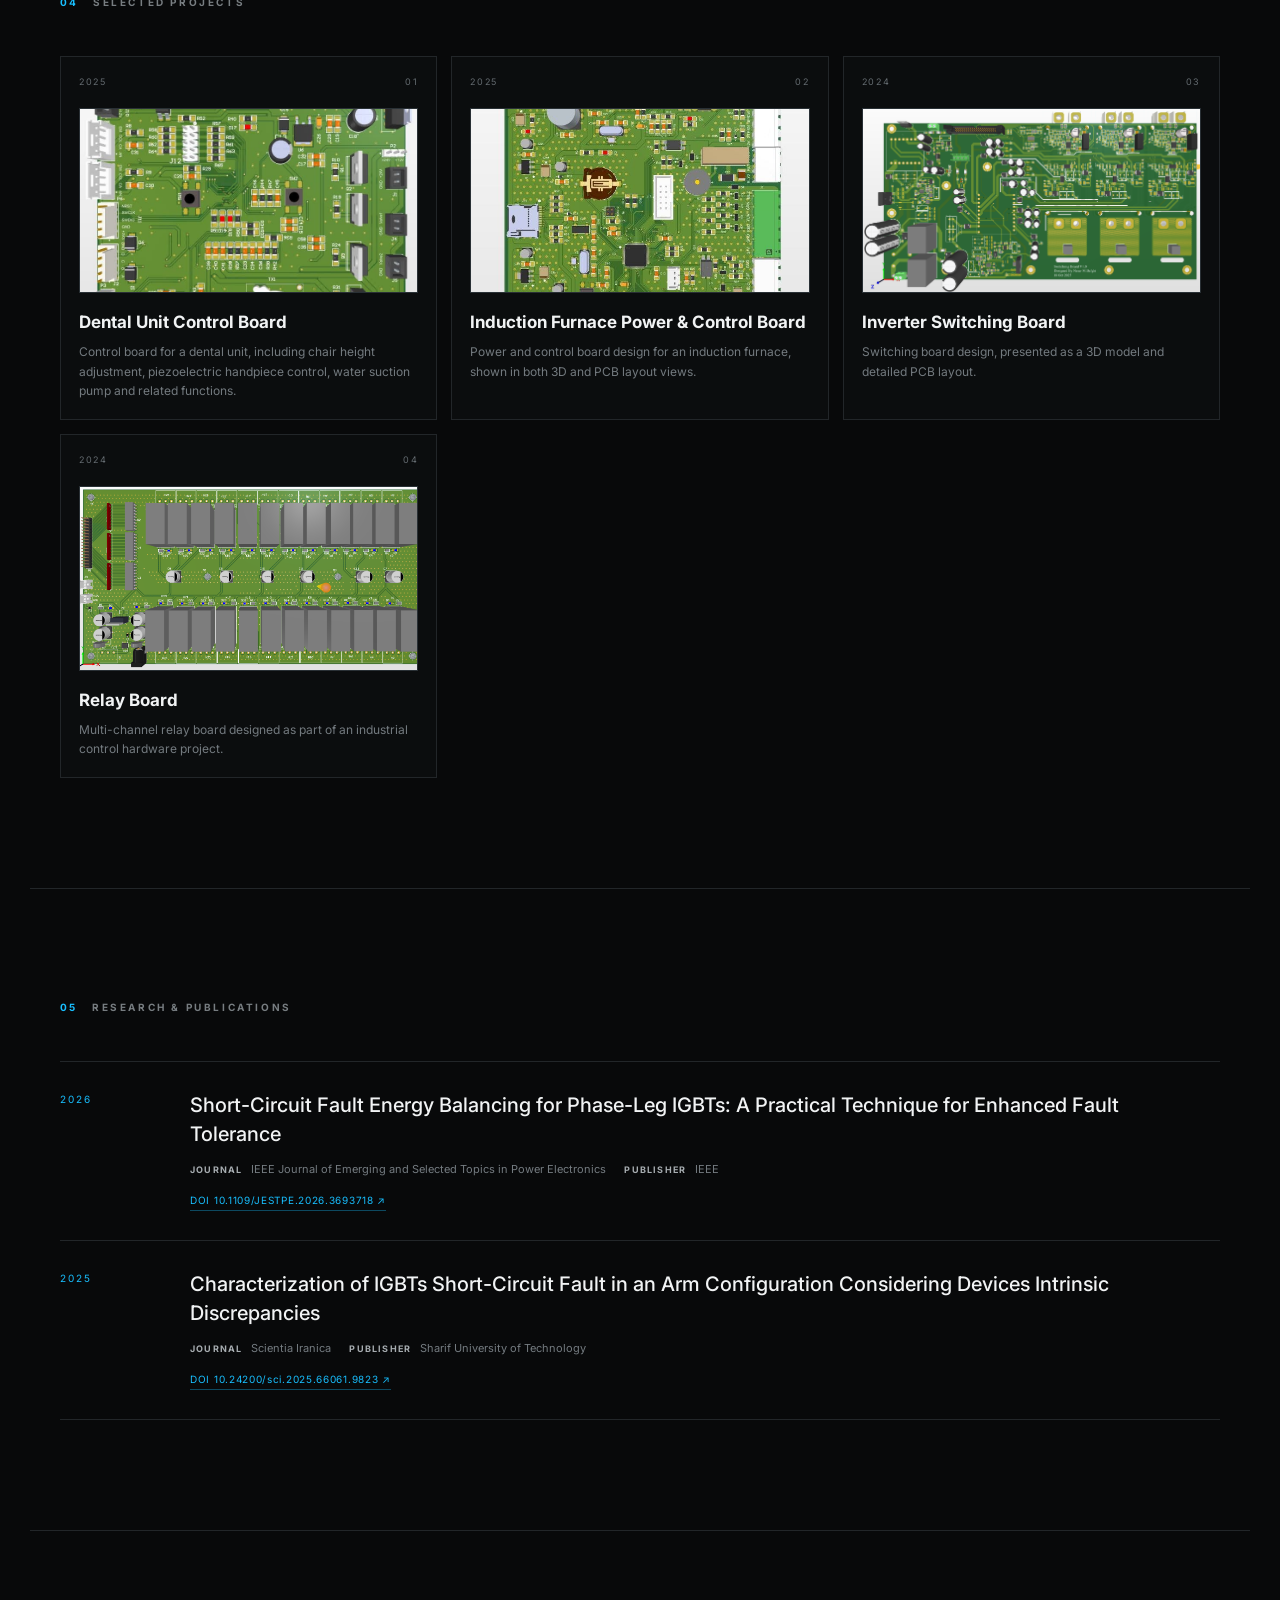
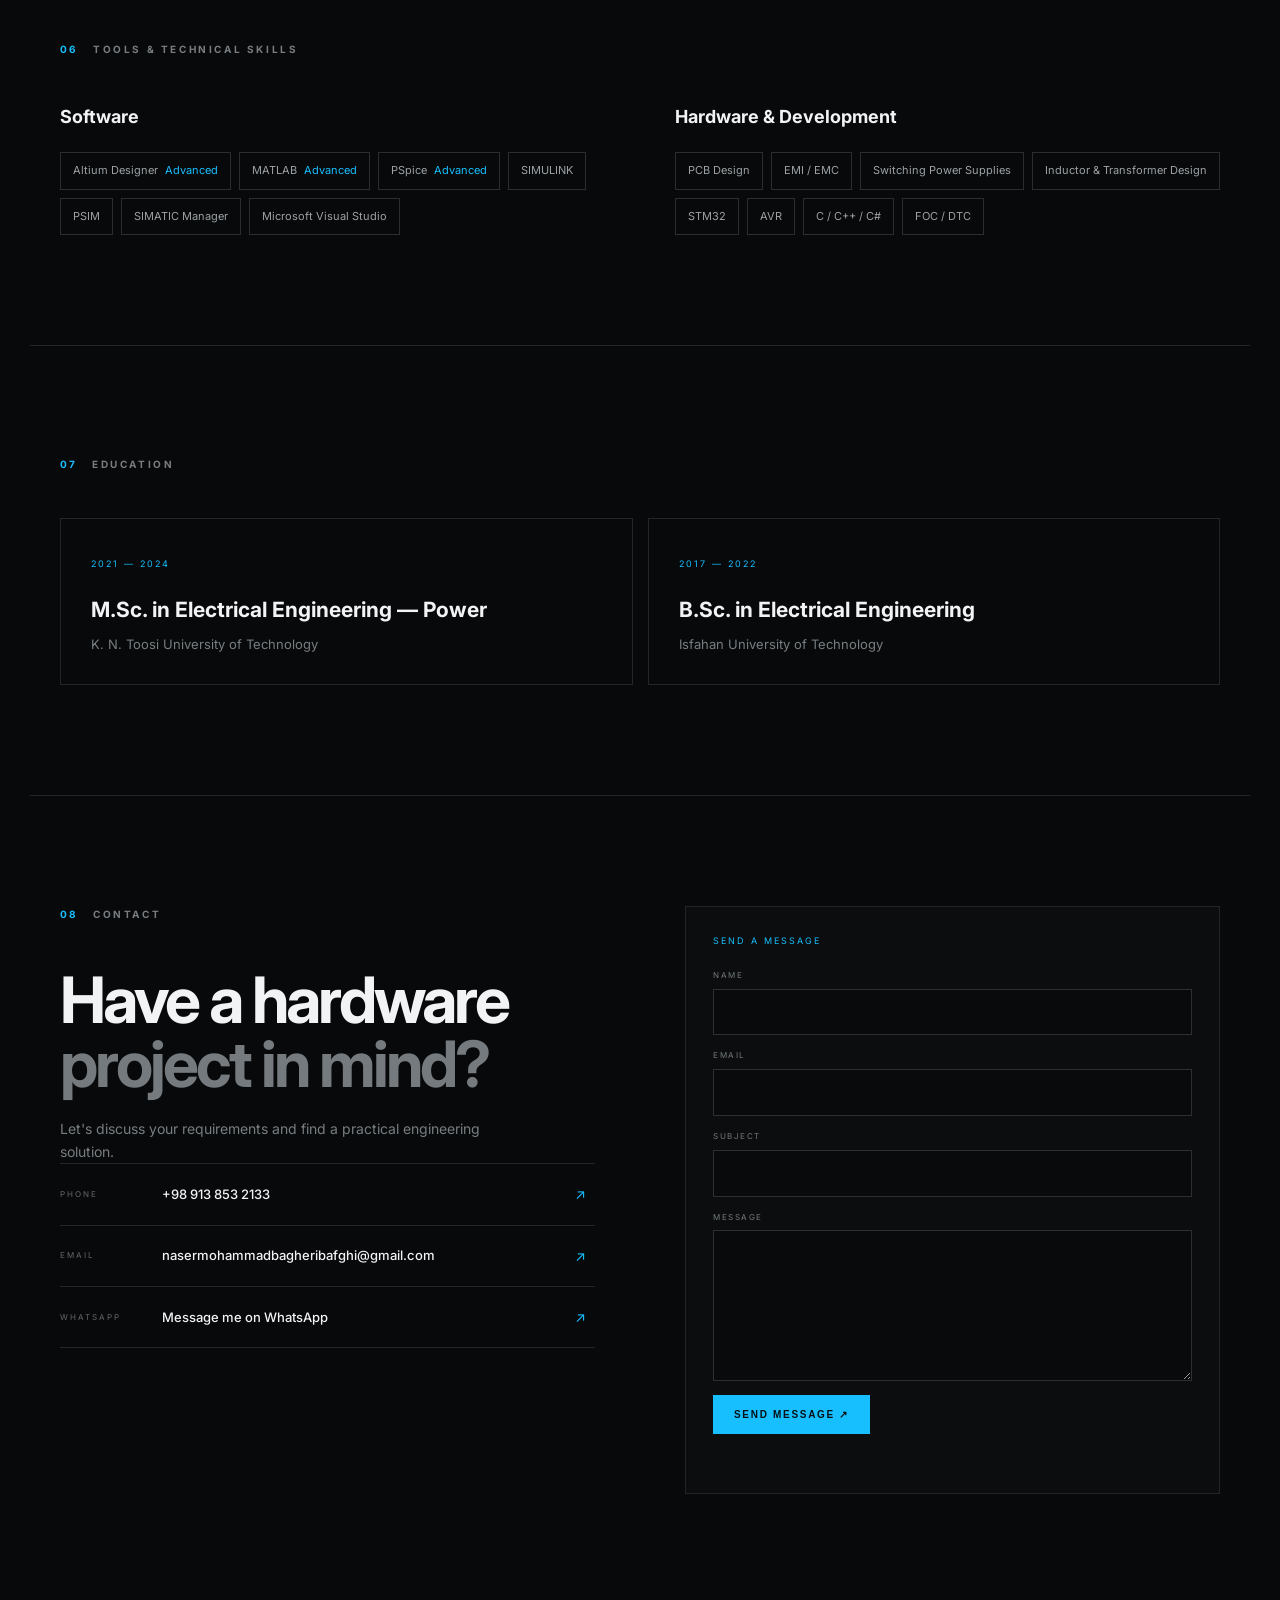
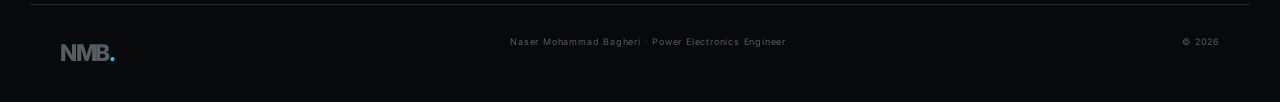
==== commit 9f70d14f: "Add files via upload" ====
--- a/index.html
+++ b/index.html
@@ -1,16 +1,16 @@
-<!DOCTYPE html><html lang="en"><head><meta charset="UTF-8"><meta name="viewport" content="width=device-width,initial-scale=1.0"><meta name="description" content="Naser Mohammad Bagheri — Power Electronics Engineer specializing in power electronics, PCB design, industrial hardware and embedded systems."><meta name="theme-color" content="#08090a"><link rel="canonical" href="https://nasermbafghi.github.io/"><meta property="og:type" content="website"><meta property="og:url" content="https://nasermbafghi.github.io/"><meta property="og:title" content="Naser Mohammad Bagheri | Power Electronics Engineer"><meta property="og:description" content="Power electronics, industrial hardware, PCB design and embedded systems portfolio."><meta property="og:image" content="https://nasermbafghi.github.io/naser.jpg"><meta name="twitter:card" content="summary_large_image"><meta name="twitter:title" content="Naser Mohammad Bagheri | Power Electronics Engineer"><meta name="twitter:description" content="Power electronics, industrial hardware, PCB design and embedded systems portfolio."><meta name="twitter:image" content="https://nasermbafghi.github.io/naser.jpg"><link rel="icon" href="data:image/svg+xml,<svg xmlns=%22http://www.w3.org/2000/svg%22 viewBox=%220 0 64 64%22><rect width=%2264%22 height=%2264%22 rx=%2210%22 fill=%22%2308090a%22/><text x=%2232%22 y=%2241%22 text-anchor=%22middle%22 font-size=%2228%22 font-family=%22Arial%22 font-weight=%22700%22 fill=%22%2318bfff%22>N</text></svg>"><title>Naser Mohammad Bagheri | Power Electronics Engineer</title><link rel="preconnect" href="https://fonts.googleapis.com"><link rel="preconnect" href="https://fonts.gstatic.com" crossorigin><link href="https://fonts.googleapis.com/css2?family=Inter:wght@400;500;600;700;800&display=swap" rel="stylesheet"><link rel="stylesheet" href="style.css"></head><body><a class="skip-link" href="#main-content">Skip to content</a><div class="noise"></div><header class="nav"><a class="logo" href="#home" aria-label="NMB home">NMB<span>.</span></a><button class="menu-toggle" type="button" aria-expanded="false" aria-controls="primary-navigation" aria-label="Open navigation"><span></span><span></span></button><nav id="primary-navigation" aria-label="Primary navigation"><a href="#about">About</a><a href="#expertise">Expertise</a><a href="#experience">Experience</a><a href="#projects">Projects</a><a href="#education">Education</a><a href="#contact">Contact</a></nav></header><main id="main-content">
+<!DOCTYPE html><html lang="en"><head><meta charset="UTF-8"><meta name="viewport" content="width=device-width,initial-scale=1.0"><meta name="description" content="Naser Mohammad Bagheri — Power Electronics Engineer specializing in power electronics, PCB design, industrial hardware and embedded systems."><meta name="theme-color" content="#08090a"><link rel="canonical" href="https://nasermbafghi.github.io/"><meta property="og:type" content="website"><meta property="og:url" content="https://nasermbafghi.github.io/"><meta property="og:title" content="Naser Mohammad Bagheri | Power Electronics Engineer"><meta property="og:description" content="Power electronics, industrial hardware, PCB design and embedded systems portfolio."><meta property="og:image" content="https://nasermbafghi.github.io/naser.jpg"><meta name="twitter:card" content="summary_large_image"><meta name="twitter:title" content="Naser Mohammad Bagheri | Power Electronics Engineer"><meta name="twitter:description" content="Power electronics, industrial hardware, PCB design and embedded systems portfolio."><meta name="twitter:image" content="https://nasermbafghi.github.io/naser.jpg"><link rel="icon" href="data:image/svg+xml,<svg xmlns=%22http://www.w3.org/2000/svg%22 viewBox=%220 0 64 64%22><rect width=%2264%22 height=%2264%22 rx=%2210%22 fill=%22%2308090a%22/><text x=%2232%22 y=%2241%22 text-anchor=%22middle%22 font-size=%2228%22 font-family=%22Arial%22 font-weight=%22700%22 fill=%22%2318bfff%22>N</text></svg>"><title>Naser Mohammad Bagheri | Power Electronics Engineer</title><link rel="preconnect" href="https://fonts.googleapis.com"><link rel="preconnect" href="https://fonts.gstatic.com" crossorigin><link href="https://fonts.googleapis.com/css2?family=Inter:wght@400;500;600;700;800&display=swap" rel="stylesheet"><link rel="stylesheet" href="style.css"></head><body><a class="skip-link" href="#main-content">Skip to content</a><div class="noise"></div><header class="nav"><a class="logo" href="#home" aria-label="NMB home">NMB<span>.</span></a><button class="menu-toggle" type="button" aria-expanded="false" aria-controls="primary-navigation" aria-label="Open navigation"><span></span><span></span></button><nav id="primary-navigation" aria-label="Primary navigation"><a href="#about">About</a><a href="#expertise">Expertise</a><a href="#experience">Experience</a><a href="#projects">Projects</a><a href="#publications">Publications</a><a href="#skills">Skills</a><a href="#education">Education</a><a href="#contact">Contact</a></nav></header><main id="main-content">
 <section class="hero" id="home"><div class="hero-copy reveal" id="hero-copy"><div class="eyebrow"><span></span> <span id="hero-title">POWER ELECTRONICS ENGINEER</span></div><h1 id="hero-name">Naser<br><strong>Mohammad<br class="desktop-break"> Bagheri</strong></h1><p class="hero-lead" id="hero-lead">Designing robust power-electronics hardware for high-power conversion, industrial systems and reliable PCB-based products.</p><div class="hero-actions"><a class="btn btn-primary" href="#projects" id="projects-cta">View projects <b>↗</b></a><a class="btn" href="#contact" id="contact-cta">Contact me</a><a class="btn" href="#" id="resume-cta" target="_blank" rel="noopener" hidden>Download CV ↗</a></div></div><div class="portrait-area reveal"><div class="portrait-frame"></div><div class="portrait-circuit"></div><img src="naser.jpg" alt="Naser Mohammad Bagheri" class="portrait"><div class="portrait-meta"><span id="portrait-line-1">M.Sc. Power Electronics</span><span id="portrait-line-2">K. N. Toosi University of Technology</span></div></div></section>
-<section class="section about" id="about"><div class="section-head"><span>01</span><p>ABOUT ME</p></div><div class="about-grid"><h2 id="about-heading">Engineering with a focus on <em>power.</em></h2><div class="about-copy" id="about-copy"><p>I am a Power Electronics Engineer with a Master's degree in Electrical Engineering from K. N. Toosi University of Technology.</p><p>I currently work as an R&amp;D Engineer on a 100 kW grid-connected solar inverter, contributing to gate-driver hardware, PCB design, filter design, auxiliary power supplies and EMI/EMC engineering.</p><p>My experience includes power converters, switching power supplies, control and power boards, voltage sensing circuits, EMI filters, inductors, transformers and embedded control systems.</p><p>I also have hands-on experience in troubleshooting, repair, reverse engineering, simulation and hardware prototyping.</p></div></div></section>
-<section class="section" id="expertise"><div class="section-head"><span>02</span><p>EXPERTISE</p></div><div class="expertise-grid" id="expertise-list"><article><i>01</i><b>ϟ</b><h3>Power Electronics</h3><p>Power converters, switching power supplies, inverters and power-stage development.</p></article><article><i>02</i><b>⌁</b><h3>PCB Design</h3><p>Industrial and control boards with practical layout and EMC considerations.</p></article><article><i>03</i><b>◈</b><h3>Industrial Electronics</h3><p>Control, measurement, communication and interface electronics.</p></article><article><i>04</i><b>⌬</b><h3>Embedded Systems</h3><p>STM32 and AVR microcontrollers with embedded C/C++ development.</p></article><article><i>05</i><b>∿</b><h3>EMI / EMC</h3><p>EMI filter design and practical PCB-level noise and compatibility considerations.</p></article><article><i>06</i><b>↺</b><h3>Reverse Engineering</h3><p>Troubleshooting, repair, analysis and reverse engineering of electronic boards.</p></article></div></section>
-<section class="section" id="experience"><div class="section-head"><span>03</span><p>EXPERIENCE</p></div><div class="timeline"><article><time>JUL 2024 — PRESENT</time><div><h3>R&amp;D Engineer</h3><p class="company">Electro Kavir Iran</p><p class="experience-summary">Power-electronics R&amp;D for a 100 kW grid-connected solar inverter, with responsibility for key hardware subsystems from design through prototype evaluation.</p><ul class="experience-points"><li>Gate-driver circuit design and hardware development for the inverter power stage.</li><li>PCB schematic capture, layout and design for power-electronics and control hardware.</li><li>Design and evaluation of output/filter circuits for the grid-connected inverter.</li><li>Design of auxiliary power supplies for inverter control and power-stage electronics.</li><li>EMI/EMC filter analysis and design, including practical noise-mitigation considerations at PCB and system level.</li></ul></div></article><article><time>MAY 2022 — PRESENT</time><div><h3>Electrical Engineer / Supervisor</h3><p class="company">Saz Ab Andish Consulting Engineers</p><p>Technical supervision and engineering activities related to electrical systems.</p></div></article></div></section>
-<section class="section" id="projects"><div class="section-head"><span>04</span><p>SELECTED PROJECTS</p></div><div class="project-grid">
+<section class="section about" id="about"><div class="section-head"><span>01</span><p id="label-about">ABOUT ME</p></div><div class="about-grid"><h2 id="about-heading">Engineering with a focus on <em>power.</em></h2><div class="about-copy" id="about-copy"><p>I am a Power Electronics Engineer with a Master's degree in Electrical Engineering from K. N. Toosi University of Technology.</p><p>I currently work as an R&amp;D Engineer on a 100 kW grid-connected solar inverter, contributing to gate-driver hardware, PCB design, filter design, auxiliary power supplies and EMI/EMC engineering.</p><p>My experience includes power converters, switching power supplies, control and power boards, voltage sensing circuits, EMI filters, inductors, transformers and embedded control systems.</p><p>I also have hands-on experience in troubleshooting, repair, reverse engineering, simulation and hardware prototyping.</p></div></div></section>
+<section class="section" id="expertise"><div class="section-head"><span>02</span><p id="label-expertise">EXPERTISE</p></div><div class="expertise-grid" id="expertise-list"><article><i>01</i><b>ϟ</b><h3>Power Electronics</h3><p>Power converters, switching power supplies, inverters and power-stage development.</p></article><article><i>02</i><b>⌁</b><h3>PCB Design</h3><p>Industrial and control boards with practical layout and EMC considerations.</p></article><article><i>03</i><b>◈</b><h3>Industrial Electronics</h3><p>Control, measurement, communication and interface electronics.</p></article><article><i>04</i><b>⌬</b><h3>Embedded Systems</h3><p>STM32 and AVR microcontrollers with embedded C/C++ development.</p></article><article><i>05</i><b>∿</b><h3>EMI / EMC</h3><p>EMI filter design and practical PCB-level noise and compatibility considerations.</p></article><article><i>06</i><b>↺</b><h3>Reverse Engineering</h3><p>Troubleshooting, repair, analysis and reverse engineering of electronic boards.</p></article></div></section>
+<section class="section" id="experience"><div class="section-head"><span>03</span><p id="label-experience">EXPERIENCE</p></div><div class="timeline"><article><time>JUL 2024 — PRESENT</time><div><h3>R&amp;D Engineer</h3><p class="company">Electro Kavir Iran</p><p class="experience-summary">Power-electronics R&amp;D for a 100 kW grid-connected solar inverter, with responsibility for key hardware subsystems from design through prototype evaluation.</p><ul class="experience-points"><li>Gate-driver circuit design and hardware development for the inverter power stage.</li><li>PCB schematic capture, layout and design for power-electronics and control hardware.</li><li>Design and evaluation of output/filter circuits for the grid-connected inverter.</li><li>Design of auxiliary power supplies for inverter control and power-stage electronics.</li><li>EMI/EMC filter analysis and design, including practical noise-mitigation considerations at PCB and system level.</li></ul></div></article><article><time>MAY 2022 — PRESENT</time><div><h3>Electrical Engineer / Supervisor</h3><p class="company">Saz Ab Andish Consulting Engineers</p><p>Technical supervision and engineering activities related to electrical systems.</p></div></article></div></section>
+<section class="section" id="projects"><div class="section-head"><span>04</span><p id="label-projects">SELECTED PROJECTS</p></div><div class="project-grid">
 <article class="project-card project-card-image" tabindex="0" role="button" data-gallery='["images/dental-unit.jpg"]'><div class="project-top"><span>2025</span><span>01</span></div><div class="project-image-wrap"><img src="images/dental-unit.jpg" alt="Dental Unit Control Board" loading="lazy"><div class="view-project">VIEW PROJECT ↗</div></div><h3>Dental Unit Control Board</h3><p>Control board for a dental unit, including chair height adjustment, piezoelectric handpiece control, water suction pump and related functions.</p></article>
 <article class="project-card project-card-image" tabindex="0" role="button" data-gallery='["images/induction-furnace-3d.jpg","images/induction-furnace-pcb.png"]'><div class="project-top"><span>2025</span><span>02</span></div><div class="project-image-wrap"><img src="images/induction-furnace-3d.jpg" alt="Induction Furnace Power and Control Board" loading="lazy"><div class="view-project">2 VIEWS ↗</div></div><h3>Induction Furnace Power &amp; Control Board</h3><p>Power and control board design for an induction furnace, shown in both 3D and PCB layout views.</p></article>
 <article class="project-card project-card-image" tabindex="0" role="button" data-gallery='["images/inverter-switching-3d.png","images/inverter-switching-pcb.png"]'><div class="project-top"><span>2024</span><span>03</span></div><div class="project-image-wrap"><img src="images/inverter-switching-3d.png" alt="Inverter Switching Board" loading="lazy"><div class="view-project">2 VIEWS ↗</div></div><h3>Inverter Switching Board</h3><p>Switching board design, presented as a 3D model and detailed PCB layout.</p></article>
 <article class="project-card project-card-image" tabindex="0" role="button" data-gallery='["images/relay-board.png"]'><div class="project-top"><span>2024</span><span>04</span></div><div class="project-image-wrap"><img src="images/relay-board.png" alt="Relay Board" loading="lazy"><div class="view-project">VIEW PROJECT ↗</div></div><h3>Relay Board</h3><p>Multi-channel relay board designed as part of an industrial control hardware project.</p></article>
-</div><div class="lightbox" id="lightbox" role="dialog" aria-modal="true" aria-label="Project image gallery" aria-hidden="true"><button class="lightbox-close" aria-label="Close">×</button><button class="lightbox-prev" aria-label="Previous">‹</button><div class="lightbox-content"><img id="lightbox-image" src="" alt="Project image"><div class="lightbox-counter" id="lightbox-counter"></div></div><button class="lightbox-next" aria-label="Next">›</button></div><div class="projects-note"><span>PROJECT PHOTOS WILL BE ADDED</span><span>Built prototypes &amp; hardware samples</span></div></section>
-<section class="section research" id="publications"><div class="section-head"><span>05</span><p>RESEARCH &amp; PUBLICATIONS</p></div><div class="research-list" id="publications-list"><article><span>2026</span><div class="publication-body"><h3>Short-Circuit Fault Energy Balancing for Phase-Leg IGBTs: A Practical Technique for Enhanced Fault Tolerance</h3><div class="publication-meta"><span><b>Journal</b> IEEE Journal of Emerging and Selected Topics in Power Electronics</span><span><b>Publisher</b> IEEE</span></div><a class="doi-link" href="https://doi.org/10.1109/JESTPE.2026.3693718" target="_blank" rel="noopener noreferrer">DOI 10.1109/JESTPE.2026.3693718 ↗</a></div></article><article><span>2025</span><div class="publication-body"><h3>Characterization of IGBTs Short-Circuit Fault in an Arm Configuration Considering Devices Intrinsic Discrepancies</h3><div class="publication-meta"><span><b>Journal</b> Scientia Iranica</span><span><b>Publisher</b> Sharif University of Technology</span></div><a class="doi-link" href="https://doi.org/10.24200/sci.2025.66061.9823" target="_blank" rel="noopener noreferrer">DOI 10.24200/sci.2025.66061.9823 ↗</a></div></article></div></section>
-<section class="section skills" id="skills"><div class="section-head"><span>06</span><p>TOOLS &amp; TECHNICAL SKILLS</p></div><div class="skills-wrap" id="skills-list"><div><h3>Software</h3><div class="tags"><span>Altium Designer <em>Advanced</em></span><span>MATLAB <em>Advanced</em></span><span>PSpice <em>Advanced</em></span><span>SIMULINK</span><span>PSIM</span><span>SIMATIC Manager</span><span>Microsoft Visual Studio</span></div></div><div><h3>Hardware &amp; Development</h3><div class="tags"><span>PCB Design</span><span>EMI / EMC</span><span>Switching Power Supplies</span><span>Inductor &amp; Transformer Design</span><span>STM32</span><span>AVR</span><span>C / C++ / C#</span><span>FOC / DTC</span></div></div></div></section>
-<section class="section education" id="education"><div class="section-head"><span>07</span><p>EDUCATION</p></div><div class="education-grid" id="education-list"><article><span>2021 — 2024</span><h3>M.Sc. in Electrical Engineering — Power</h3><p>K. N. Toosi University of Technology</p></article><article><span>2017 — 2022</span><h3>B.Sc. in Electrical Engineering</h3><p>Isfahan University of Technology</p></article></div></section>
-<section class="section optional-profile" id="additional" hidden><div class="section-head"><span>+</span><p>ADDITIONAL</p></div><div id="additional-groups"></div></section>
-<section class="section contact" id="contact"><div><div class="section-head"><span>08</span><p>CONTACT</p></div><h2 id="contact-heading">Have a hardware<br><em>project in mind?</em></h2><p class="contact-lead" id="contact-lead">Let's discuss your requirements and find a practical engineering solution.</p><div class="contact-links" id="contact-links"><a href="tel:+989138532133"><small>PHONE</small><strong>+98 913 853 2133</strong><span>↗</span></a><a href="mailto:nasermohammadbagheribafghi@gmail.com"><small>EMAIL</small><strong>nasermohammadbagheribafghi@gmail.com</strong><span>↗</span></a><a href="https://wa.me/989138532133" target="_blank" rel="noopener"><small>WHATSAPP</small><strong>Message me on WhatsApp</strong><span>↗</span></a></div></div><div class="contact-form-wrap" id="contact-form-wrap"><p class="form-kicker">SEND A MESSAGE</p><form id="contact-form" class="contact-form"><label>Name<input name="name" type="text" maxlength="120" autocomplete="name" required></label><label>Email<input name="email" type="email" maxlength="254" autocomplete="email" required></label><label>Subject<input name="subject" type="text" maxlength="180" autocomplete="off"></label><label>Message<textarea name="message" rows="6" maxlength="5000" required></textarea></label><label class="hp-field" aria-hidden="true">Website<input name="website" type="text" tabindex="-1" autocomplete="off"></label><button class="btn btn-primary" type="submit">Send message ↗</button><p id="contact-status" class="form-status" aria-live="polite"></p></form></div></section></main><footer><div class="footer-logo">NMB<span>.</span></div><p id="footer-text">Naser Mohammad Bagheri · Power Electronics Engineer</p><p>© 2026</p></footer><script src="script.js"></script><script type="module" src="site-supabase.js"></script></body></html>
+</div><div class="lightbox" id="lightbox" role="dialog" aria-modal="true" aria-label="Project image gallery" aria-hidden="true"><button class="lightbox-close" aria-label="Close">×</button><button class="lightbox-prev" aria-label="Previous">‹</button><div class="lightbox-content"><img id="lightbox-image" src="" alt="Project image"><div class="lightbox-counter" id="lightbox-counter"></div></div><button class="lightbox-next" aria-label="Next">›</button></div></section>
+<section class="section research" id="publications"><div class="section-head"><span>05</span><p id="label-publications">RESEARCH &amp; PUBLICATIONS</p></div><div class="research-list" id="publications-list"><article><span>2026</span><div class="publication-body"><h3>Short-Circuit Fault Energy Balancing for Phase-Leg IGBTs: A Practical Technique for Enhanced Fault Tolerance</h3><div class="publication-meta"><span><b>Journal</b> IEEE Journal of Emerging and Selected Topics in Power Electronics</span><span><b>Publisher</b> IEEE</span></div><a class="doi-link" href="https://doi.org/10.1109/JESTPE.2026.3693718" target="_blank" rel="noopener noreferrer">DOI 10.1109/JESTPE.2026.3693718 ↗</a></div></article><article><span>2025</span><div class="publication-body"><h3>Characterization of IGBTs Short-Circuit Fault in an Arm Configuration Considering Devices Intrinsic Discrepancies</h3><div class="publication-meta"><span><b>Journal</b> Scientia Iranica</span><span><b>Publisher</b> Sharif University of Technology</span></div><a class="doi-link" href="https://doi.org/10.24200/sci.2025.66061.9823" target="_blank" rel="noopener noreferrer">DOI 10.24200/sci.2025.66061.9823 ↗</a></div></article></div></section>
+<section class="section skills" id="skills"><div class="section-head"><span>06</span><p id="label-skills">TOOLS &amp; TECHNICAL SKILLS</p></div><div class="skills-wrap" id="skills-list"><div><h3>Software</h3><div class="tags"><span>Altium Designer <em>Advanced</em></span><span>MATLAB <em>Advanced</em></span><span>PSpice <em>Advanced</em></span><span>SIMULINK</span><span>PSIM</span><span>SIMATIC Manager</span><span>Microsoft Visual Studio</span></div></div><div><h3>Hardware &amp; Development</h3><div class="tags"><span>PCB Design</span><span>EMI / EMC</span><span>Switching Power Supplies</span><span>Inductor &amp; Transformer Design</span><span>STM32</span><span>AVR</span><span>C / C++ / C#</span><span>FOC / DTC</span></div></div></div></section>
+<section class="section education" id="education"><div class="section-head"><span>07</span><p id="label-education">EDUCATION</p></div><div class="education-grid" id="education-list"><article><span>2021 — 2024</span><h3>M.Sc. in Electrical Engineering — Power</h3><p>K. N. Toosi University of Technology</p></article><article><span>2017 — 2022</span><h3>B.Sc. in Electrical Engineering</h3><p>Isfahan University of Technology</p></article></div></section>
+<section class="section optional-profile" id="additional" hidden><div class="section-head"><span>+</span><p id="label-additional">ADDITIONAL</p></div><div id="additional-groups"></div></section>
+<section class="section contact" id="contact"><div><div class="section-head"><span>08</span><p id="label-contact">CONTACT</p></div><h2 id="contact-heading">Have a hardware<br><em>project in mind?</em></h2><p class="contact-lead" id="contact-lead">Let's discuss your requirements and find a practical engineering solution.</p><div class="contact-links" id="contact-links"><a href="tel:+989138532133"><small>PHONE</small><strong>+98 913 853 2133</strong><span>↗</span></a><a href="mailto:nasermohammadbagheribafghi@gmail.com"><small>EMAIL</small><strong>nasermohammadbagheribafghi@gmail.com</strong><span>↗</span></a><a href="https://wa.me/989138532133" target="_blank" rel="noopener"><small>WHATSAPP</small><strong>Message me on WhatsApp</strong><span>↗</span></a></div></div><div class="contact-form-wrap" id="contact-form-wrap"><p class="form-kicker">SEND A MESSAGE</p><form id="contact-form" class="contact-form"><label>Name<input name="name" type="text" maxlength="120" autocomplete="name" required></label><label>Email<input name="email" type="email" maxlength="254" autocomplete="email" required></label><label>Subject<input name="subject" type="text" maxlength="180" autocomplete="off"></label><label>Message<textarea name="message" rows="6" maxlength="5000" required></textarea></label><label class="hp-field" aria-hidden="true">Website<input name="website" type="text" tabindex="-1" autocomplete="off"></label><button class="btn btn-primary" type="submit">Send message ↗</button><p id="contact-status" class="form-status" aria-live="polite"></p></form></div></section></main><footer><div class="footer-logo">NMB<span>.</span></div><p id="footer-text">Naser Mohammad Bagheri · Power Electronics Engineer</p><p>© 2026</p></footer><script src="script.js"></script><script type="module" src="site-supabase.js"></script></body></html>
--- a/style.css
+++ b/style.css
@@ -40,3 +40,7 @@
 /* Optional future profile content */
 .optional-group{margin-top:42px}.optional-group:first-child{margin-top:0}.optional-group>h3{font-size:22px;margin-bottom:16px}.optional-grid{display:grid;grid-template-columns:repeat(3,1fr);gap:12px}.optional-grid article{border:1px solid var(--line);padding:24px;background:#0b0d0e}.optional-grid h4{font-size:17px;margin-bottom:7px}.optional-grid p{color:#7f878b;font-size:12px;line-height:1.7}.optional-subtitle{color:var(--accent)!important;margin-bottom:8px}.optional-grid .doi-link{display:inline-block;margin-top:14px}
 @media(max-width:900px){.optional-grid{grid-template-columns:repeat(2,1fr)}}@media(max-width:600px){.optional-grid{grid-template-columns:1fr}.optional-grid article{padding:20px}}
+
+/* Professional CMS additions */
+.project-meta-line{color:#aab1b5!important;font-size:10px!important;letter-spacing:.45px;margin-top:8px!important}.publication-heading-row{display:flex;gap:16px;align-items:flex-start;justify-content:space-between}.publication-heading-row h3{flex:1}.publication-status{flex:0 0 auto;border:1px solid #2b424b;color:var(--accent);padding:5px 8px;font-size:8px;letter-spacing:1px;text-transform:uppercase}.publication-authors{color:#8d9498;font-size:12px;line-height:1.65;margin-top:9px}.skills-wrap{align-items:start}.tags span{display:inline-flex;align-items:center;gap:2px}.contact-links a span{font-size:14px;color:var(--accent)}
+@media(max-width:600px){.publication-heading-row{display:block}.publication-status{display:inline-block;margin-top:10px}.publication-authors{font-size:11px}}
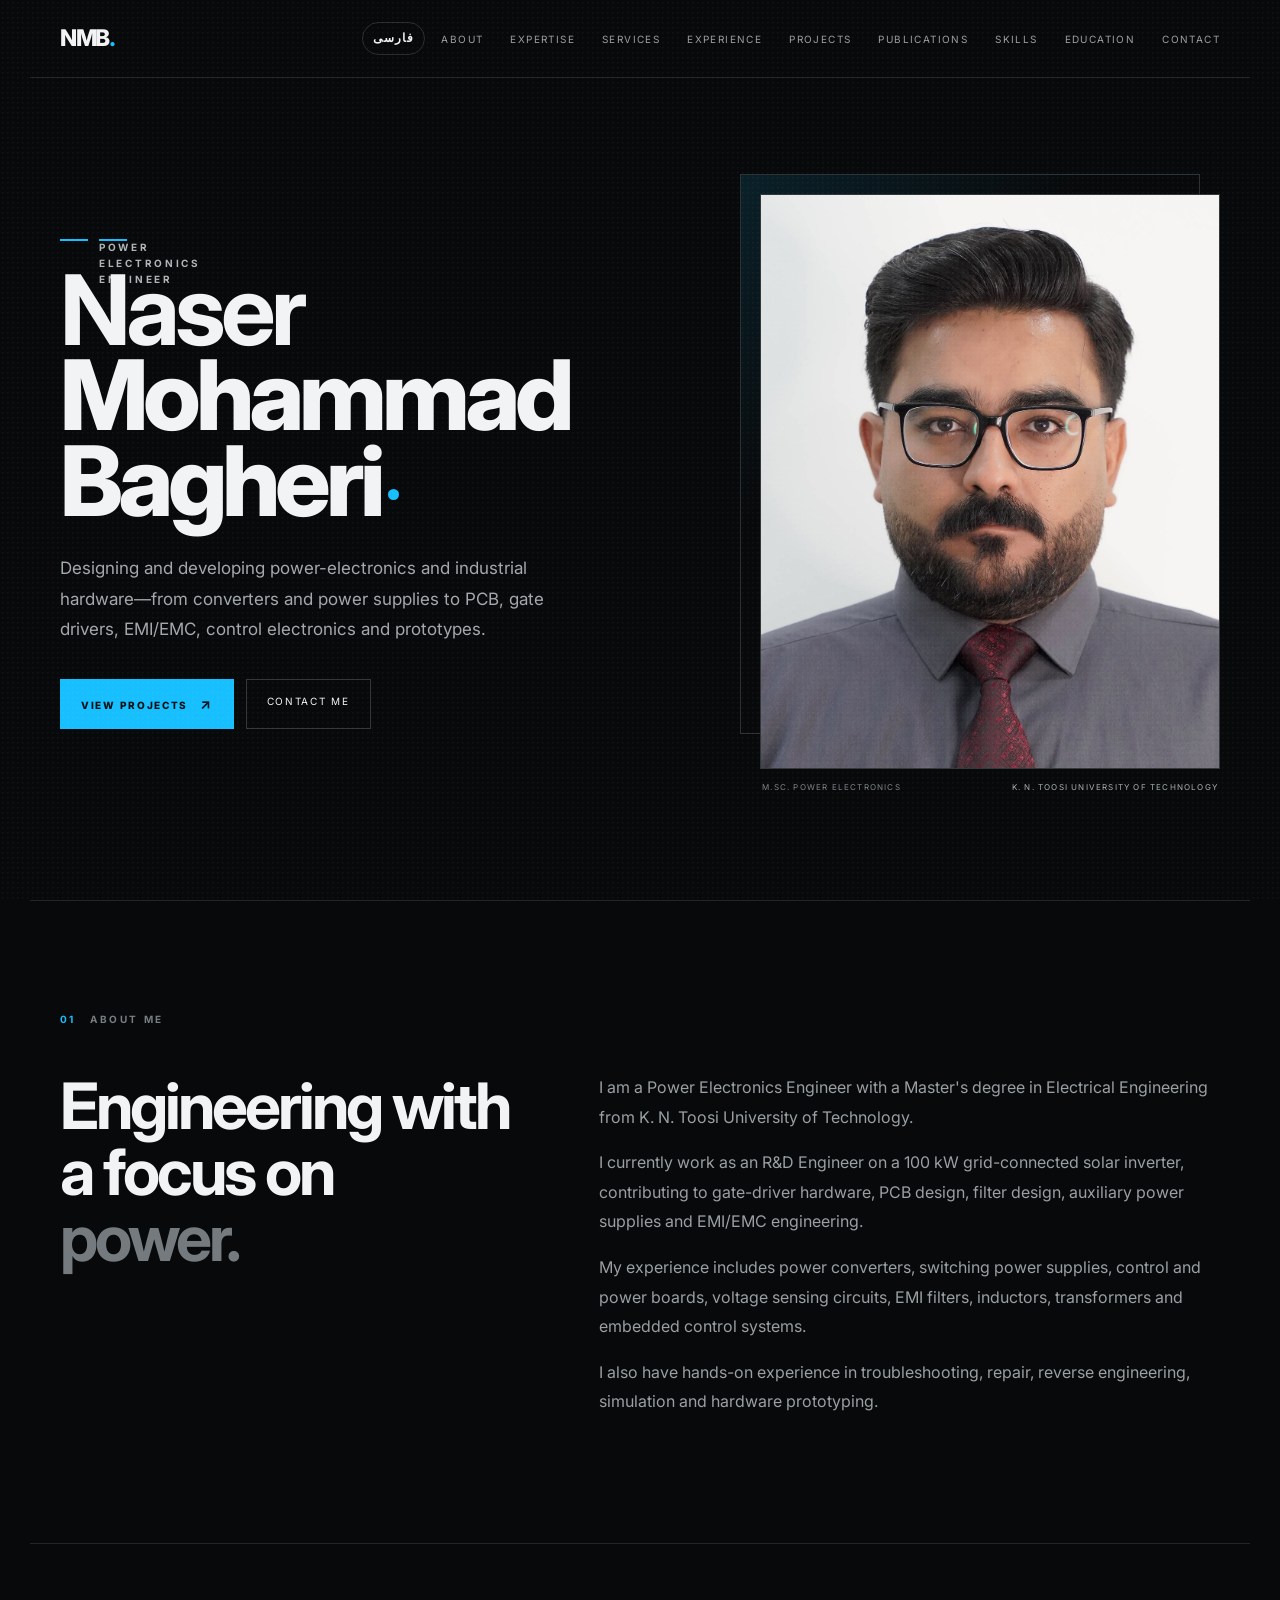
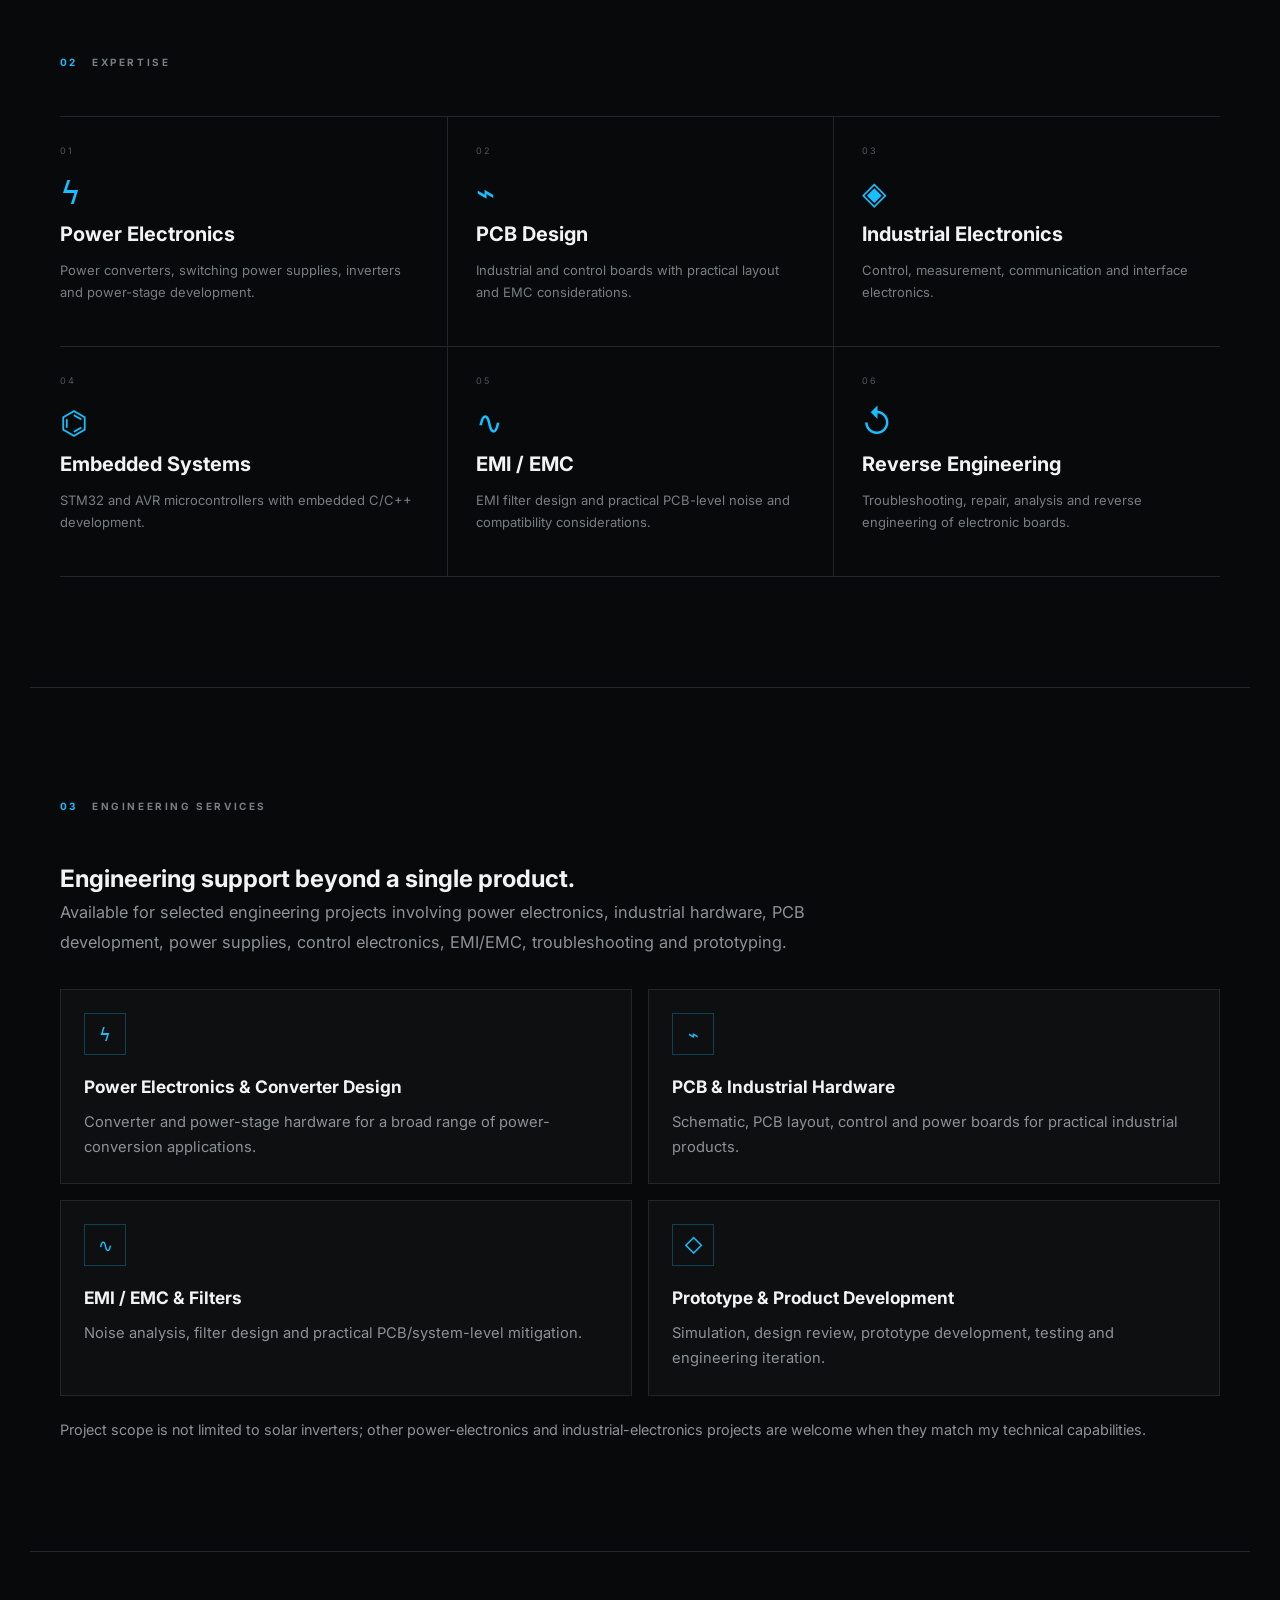
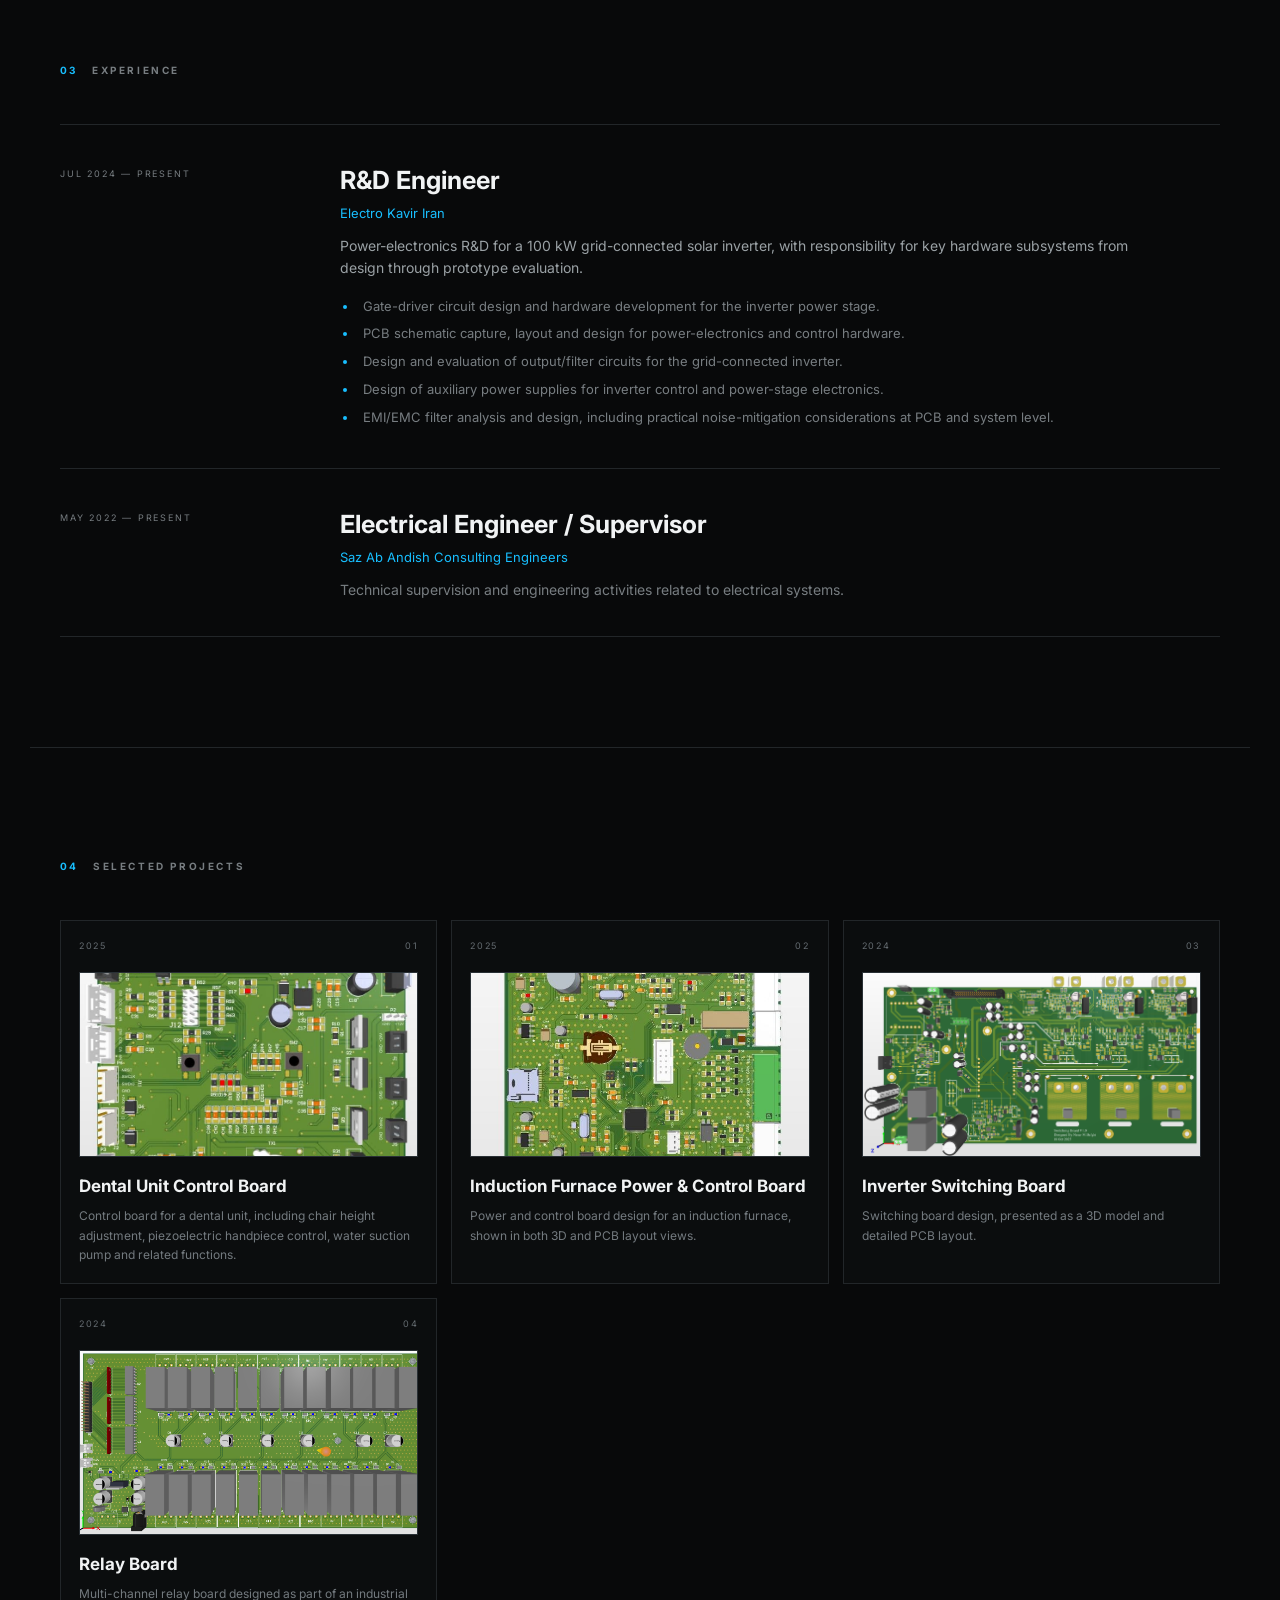
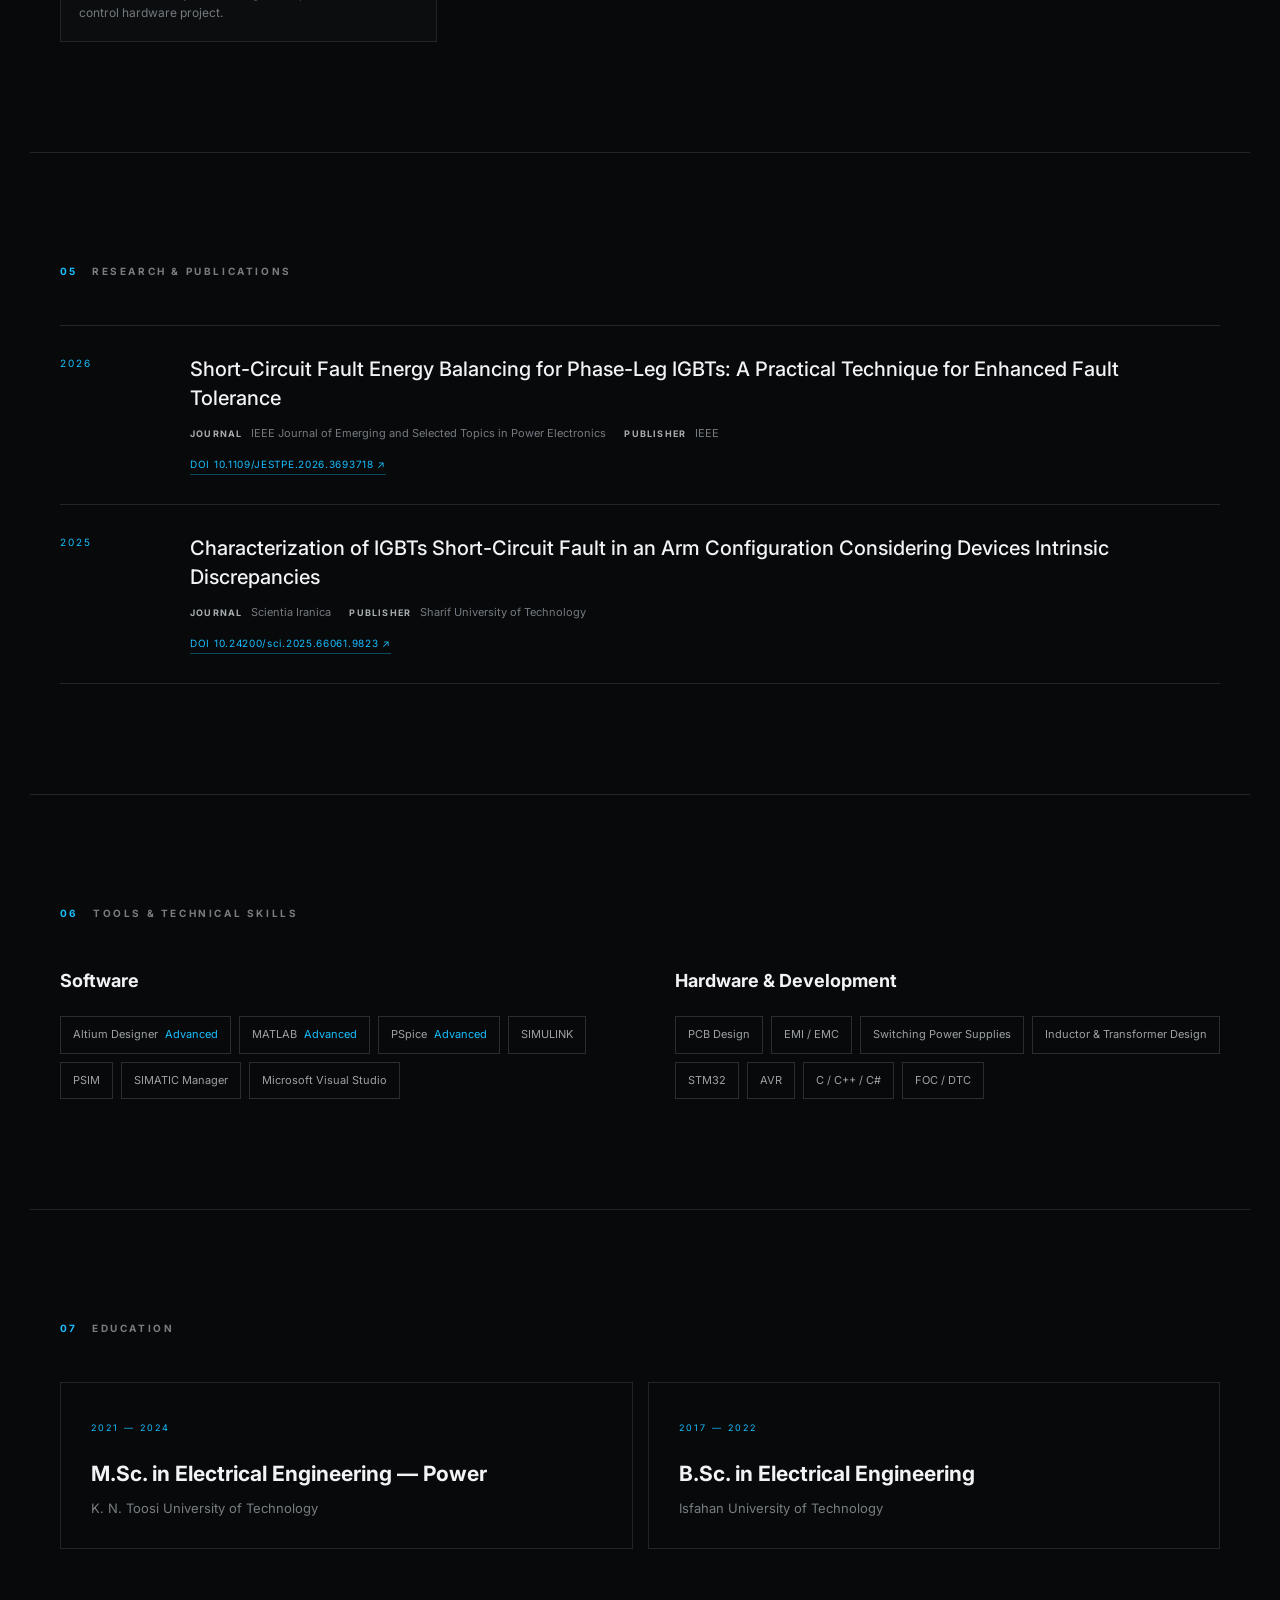
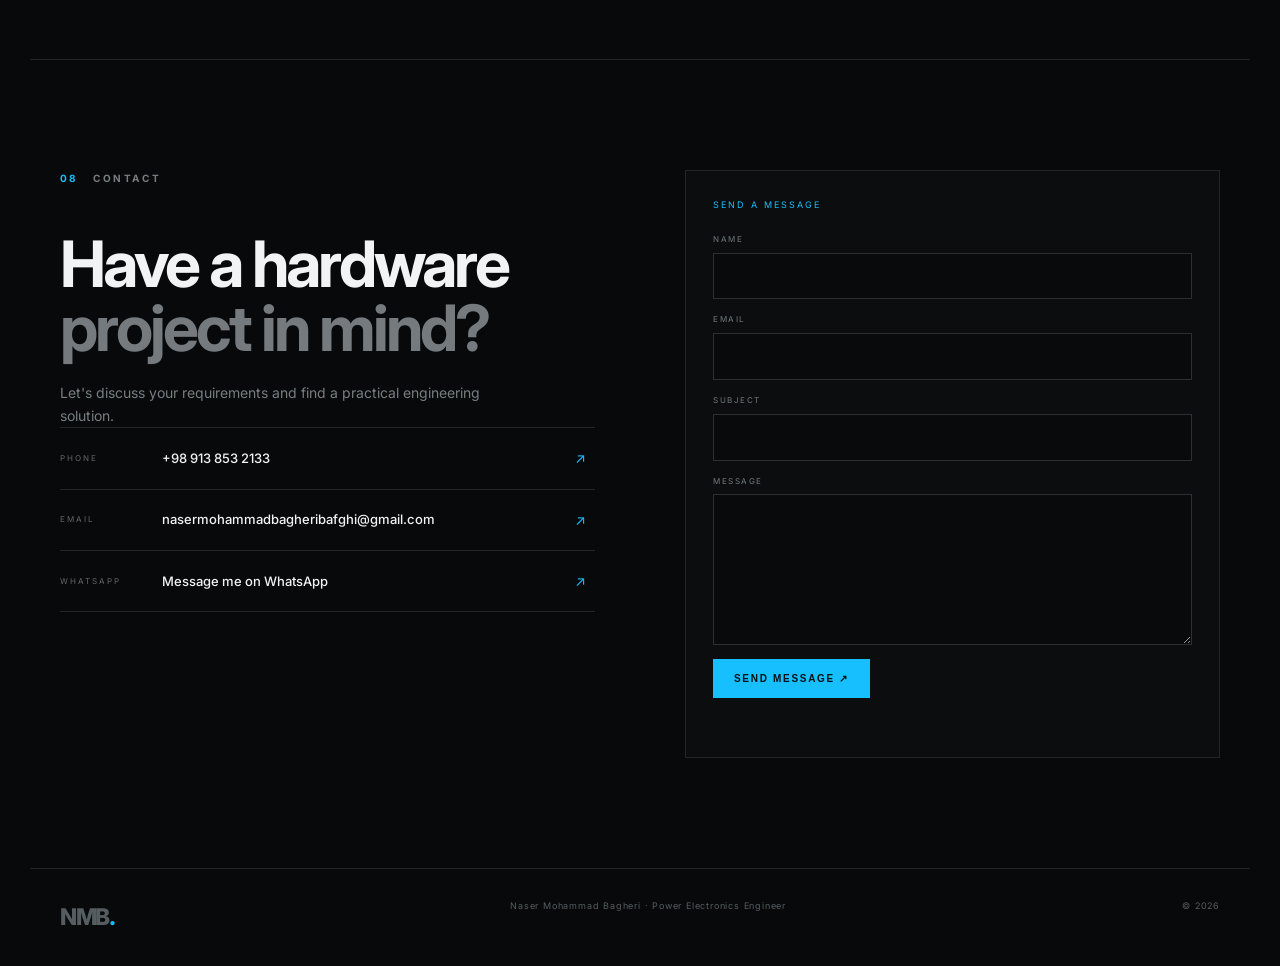
==== commit d4402879: "Add files via upload" ====
--- a/index.html
+++ b/index.html
@@ -1,16 +1,17 @@
-<!DOCTYPE html><html lang="en"><head><meta charset="UTF-8"><meta name="viewport" content="width=device-width,initial-scale=1.0"><meta name="description" content="Naser Mohammad Bagheri — Power Electronics Engineer specializing in power electronics, PCB design, industrial hardware and embedded systems."><meta name="theme-color" content="#08090a"><link rel="canonical" href="https://nasermbafghi.github.io/"><meta property="og:type" content="website"><meta property="og:url" content="https://nasermbafghi.github.io/"><meta property="og:title" content="Naser Mohammad Bagheri | Power Electronics Engineer"><meta property="og:description" content="Power electronics, industrial hardware, PCB design and embedded systems portfolio."><meta property="og:image" content="https://nasermbafghi.github.io/naser.jpg"><meta name="twitter:card" content="summary_large_image"><meta name="twitter:title" content="Naser Mohammad Bagheri | Power Electronics Engineer"><meta name="twitter:description" content="Power electronics, industrial hardware, PCB design and embedded systems portfolio."><meta name="twitter:image" content="https://nasermbafghi.github.io/naser.jpg"><link rel="icon" href="data:image/svg+xml,<svg xmlns=%22http://www.w3.org/2000/svg%22 viewBox=%220 0 64 64%22><rect width=%2264%22 height=%2264%22 rx=%2210%22 fill=%22%2308090a%22/><text x=%2232%22 y=%2241%22 text-anchor=%22middle%22 font-size=%2228%22 font-family=%22Arial%22 font-weight=%22700%22 fill=%22%2318bfff%22>N</text></svg>"><title>Naser Mohammad Bagheri | Power Electronics Engineer</title><link rel="preconnect" href="https://fonts.googleapis.com"><link rel="preconnect" href="https://fonts.gstatic.com" crossorigin><link href="https://fonts.googleapis.com/css2?family=Inter:wght@400;500;600;700;800&display=swap" rel="stylesheet"><link rel="stylesheet" href="style.css"></head><body><a class="skip-link" href="#main-content">Skip to content</a><div class="noise"></div><header class="nav"><a class="logo" href="#home" aria-label="NMB home">NMB<span>.</span></a><button class="menu-toggle" type="button" aria-expanded="false" aria-controls="primary-navigation" aria-label="Open navigation"><span></span><span></span></button><nav id="primary-navigation" aria-label="Primary navigation"><a href="#about">About</a><a href="#expertise">Expertise</a><a href="#experience">Experience</a><a href="#projects">Projects</a><a href="#publications">Publications</a><a href="#skills">Skills</a><a href="#education">Education</a><a href="#contact">Contact</a></nav></header><main id="main-content">
-<section class="hero" id="home"><div class="hero-copy reveal" id="hero-copy"><div class="eyebrow"><span></span> <span id="hero-title">POWER ELECTRONICS ENGINEER</span></div><h1 id="hero-name">Naser<br><strong>Mohammad<br class="desktop-break"> Bagheri</strong></h1><p class="hero-lead" id="hero-lead">Designing robust power-electronics hardware for high-power conversion, industrial systems and reliable PCB-based products.</p><div class="hero-actions"><a class="btn btn-primary" href="#projects" id="projects-cta">View projects <b>↗</b></a><a class="btn" href="#contact" id="contact-cta">Contact me</a><a class="btn" href="#" id="resume-cta" target="_blank" rel="noopener" hidden>Download CV ↗</a></div></div><div class="portrait-area reveal"><div class="portrait-frame"></div><div class="portrait-circuit"></div><img src="naser.jpg" alt="Naser Mohammad Bagheri" class="portrait"><div class="portrait-meta"><span id="portrait-line-1">M.Sc. Power Electronics</span><span id="portrait-line-2">K. N. Toosi University of Technology</span></div></div></section>
+<!DOCTYPE html>
+<html lang="en"><head><meta charset="utf-8"/><meta content="width=device-width,initial-scale=1.0" name="viewport"/><meta content="Power electronics and industrial hardware engineer for PCB design, power converters, power supplies, gate drivers, EMI/EMC, embedded control, troubleshooting and prototyping." name="description"/><meta content="#08090a" name="theme-color"/><link href="https://nasermbafghi.github.io/" rel="canonical"/><meta content="website" property="og:type"/><meta content="https://nasermbafghi.github.io/" property="og:url"/><meta content="Naser Mohammad Bagheri | Power Electronics Engineer" property="og:title"/><meta content="Power electronics, industrial hardware, PCB design and embedded systems portfolio." property="og:description"/><meta content="https://nasermbafghi.github.io/naser.jpg" property="og:image"/><meta content="summary_large_image" name="twitter:card"/><meta content="Naser Mohammad Bagheri | Power Electronics Engineer" name="twitter:title"/><meta content="Power electronics, industrial hardware, PCB design and embedded systems portfolio." name="twitter:description"/><meta content="https://nasermbafghi.github.io/naser.jpg" name="twitter:image"/><link href="data:image/svg+xml,&lt;svg xmlns=%22http://www.w3.org/2000/svg%22 viewBox=%220 0 64 64%22&gt;&lt;rect width=%2264%22 height=%2264%22 rx=%2210%22 fill=%22%2308090a%22/&gt;&lt;text x=%2232%22 y=%2241%22 text-anchor=%22middle%22 font-size=%2228%22 font-family=%22Arial%22 font-weight=%22700%22 fill=%22%2318bfff%22&gt;N&lt;/text&gt;&lt;/svg&gt;" rel="icon"/><title>Naser Mohammad Bagheri | Power Electronics &amp; Hardware Engineer</title><link href="https://fonts.googleapis.com" rel="preconnect"/><link crossorigin="" href="https://fonts.gstatic.com" rel="preconnect"/><link href="https://fonts.googleapis.com/css2?family=Inter:wght@400;500;600;700;800&amp;display=swap" rel="stylesheet"/><link href="style.css" rel="stylesheet"/><link href="https://nasermbafghi.github.io/" hreflang="en" rel="alternate"/><link href="https://nasermbafghi.github.io/fa/" hreflang="fa" rel="alternate"/><link href="https://nasermbafghi.github.io/" hreflang="x-default" rel="alternate"/><script type="application/ld+json">{"@context": "https://schema.org", "@type": "ProfilePage", "url": "https://nasermbafghi.github.io/", "mainEntity": {"@type": "Person", "name": "Naser Mohammad Bagheri", "alternateName": "ناصر محمد باقری", "url": "https://nasermbafghi.github.io/", "image": "https://nasermbafghi.github.io/naser.jpg", "jobTitle": ["Power Electronics Engineer", "Hardware Design Engineer"], "knowsAbout": ["Power electronics", "Industrial electronics", "PCB design", "Power converters", "Switching power supplies", "Gate drivers", "EMI/EMC", "Embedded systems", "Hardware prototyping", "Reverse engineering"]}}</script></head><body><a class="skip-link" href="#main-content">Skip to content</a><div class="noise"></div><header class="nav"><a aria-label="NMB home" class="logo" href="#home">NMB<span>.</span></a><a class="lang-switch" href="fa/" hreflang="fa">فارسی</a><button aria-controls="primary-navigation" aria-expanded="false" aria-label="Open navigation" class="menu-toggle" type="button"><span></span><span></span></button><nav aria-label="Primary navigation" id="primary-navigation"><a href="#about">About</a><a href="#expertise">Expertise</a><a href="#services">Services</a><a href="#experience">Experience</a><a href="#projects">Projects</a><a href="#publications">Publications</a><a href="#skills">Skills</a><a href="#education">Education</a><a href="#contact">Contact</a></nav></header><main id="main-content">
+<section class="hero" id="home"><div class="hero-copy reveal" id="hero-copy"><div class="eyebrow"><span></span> <span id="hero-title">POWER ELECTRONICS ENGINEER</span></div><h1 id="hero-name">Naser<br/><strong>Mohammad<br class="desktop-break"/> Bagheri</strong></h1><p class="hero-lead" id="hero-lead">Designing and developing power-electronics and industrial hardware—from converters and power supplies to PCB, gate drivers, EMI/EMC, control electronics and prototypes.</p><div class="hero-actions"><a class="btn btn-primary" href="#projects" id="projects-cta">View projects <b>↗</b></a><a class="btn" href="#contact" id="contact-cta">Contact me</a><a class="btn" hidden="" href="#" id="resume-cta" rel="noopener" target="_blank">Download CV ↗</a></div></div><div class="portrait-area reveal"><div class="portrait-frame"></div><div class="portrait-circuit"></div><img alt="Naser Mohammad Bagheri" class="portrait" src="naser.jpg"/><div class="portrait-meta"><span id="portrait-line-1">M.Sc. Power Electronics</span><span id="portrait-line-2">K. N. Toosi University of Technology</span></div></div></section>
 <section class="section about" id="about"><div class="section-head"><span>01</span><p id="label-about">ABOUT ME</p></div><div class="about-grid"><h2 id="about-heading">Engineering with a focus on <em>power.</em></h2><div class="about-copy" id="about-copy"><p>I am a Power Electronics Engineer with a Master's degree in Electrical Engineering from K. N. Toosi University of Technology.</p><p>I currently work as an R&amp;D Engineer on a 100 kW grid-connected solar inverter, contributing to gate-driver hardware, PCB design, filter design, auxiliary power supplies and EMI/EMC engineering.</p><p>My experience includes power converters, switching power supplies, control and power boards, voltage sensing circuits, EMI filters, inductors, transformers and embedded control systems.</p><p>I also have hands-on experience in troubleshooting, repair, reverse engineering, simulation and hardware prototyping.</p></div></div></section>
-<section class="section" id="expertise"><div class="section-head"><span>02</span><p id="label-expertise">EXPERTISE</p></div><div class="expertise-grid" id="expertise-list"><article><i>01</i><b>ϟ</b><h3>Power Electronics</h3><p>Power converters, switching power supplies, inverters and power-stage development.</p></article><article><i>02</i><b>⌁</b><h3>PCB Design</h3><p>Industrial and control boards with practical layout and EMC considerations.</p></article><article><i>03</i><b>◈</b><h3>Industrial Electronics</h3><p>Control, measurement, communication and interface electronics.</p></article><article><i>04</i><b>⌬</b><h3>Embedded Systems</h3><p>STM32 and AVR microcontrollers with embedded C/C++ development.</p></article><article><i>05</i><b>∿</b><h3>EMI / EMC</h3><p>EMI filter design and practical PCB-level noise and compatibility considerations.</p></article><article><i>06</i><b>↺</b><h3>Reverse Engineering</h3><p>Troubleshooting, repair, analysis and reverse engineering of electronic boards.</p></article></div></section>
+<section class="section" id="expertise"><div class="section-head"><span>02</span><p id="label-expertise">EXPERTISE</p></div><div class="expertise-grid" id="expertise-list"><article><i>01</i><b>ϟ</b><h3>Power Electronics</h3><p>Power converters, switching power supplies, inverters and power-stage development.</p></article><article><i>02</i><b>⌁</b><h3>PCB Design</h3><p>Industrial and control boards with practical layout and EMC considerations.</p></article><article><i>03</i><b>◈</b><h3>Industrial Electronics</h3><p>Control, measurement, communication and interface electronics.</p></article><article><i>04</i><b>⌬</b><h3>Embedded Systems</h3><p>STM32 and AVR microcontrollers with embedded C/C++ development.</p></article><article><i>05</i><b>∿</b><h3>EMI / EMC</h3><p>EMI filter design and practical PCB-level noise and compatibility considerations.</p></article><article><i>06</i><b>↺</b><h3>Reverse Engineering</h3><p>Troubleshooting, repair, analysis and reverse engineering of electronic boards.</p></article></div></section><section class="section services" id="services"><div class="section-head"><span>03</span><p id="label-services">ENGINEERING SERVICES</p></div><h2 id="services-heading">Engineering support beyond a single product.</h2><p class="services-intro" id="services-lead">Available for selected engineering projects involving power electronics, industrial hardware, PCB development, power supplies, control electronics, EMI/EMC, troubleshooting and prototyping.</p><div class="services-grid" id="services-list"><article class="service-card"><span class="service-icon">ϟ</span><h3>Power Electronics &amp; Converter Design</h3><p>Converter and power-stage hardware for a broad range of power-conversion applications.</p></article><article class="service-card"><span class="service-icon">⌁</span><h3>PCB &amp; Industrial Hardware</h3><p>Schematic, PCB layout, control and power boards for practical industrial products.</p></article><article class="service-card"><span class="service-icon">∿</span><h3>EMI / EMC &amp; Filters</h3><p>Noise analysis, filter design and practical PCB/system-level mitigation.</p></article><article class="service-card"><span class="service-icon">◇</span><h3>Prototype &amp; Product Development</h3><p>Simulation, design review, prototype development, testing and engineering iteration.</p></article></div><p class="service-note">Project scope is not limited to solar inverters; other power-electronics and industrial-electronics projects are welcome when they match my technical capabilities.</p></section>
 <section class="section" id="experience"><div class="section-head"><span>03</span><p id="label-experience">EXPERIENCE</p></div><div class="timeline"><article><time>JUL 2024 — PRESENT</time><div><h3>R&amp;D Engineer</h3><p class="company">Electro Kavir Iran</p><p class="experience-summary">Power-electronics R&amp;D for a 100 kW grid-connected solar inverter, with responsibility for key hardware subsystems from design through prototype evaluation.</p><ul class="experience-points"><li>Gate-driver circuit design and hardware development for the inverter power stage.</li><li>PCB schematic capture, layout and design for power-electronics and control hardware.</li><li>Design and evaluation of output/filter circuits for the grid-connected inverter.</li><li>Design of auxiliary power supplies for inverter control and power-stage electronics.</li><li>EMI/EMC filter analysis and design, including practical noise-mitigation considerations at PCB and system level.</li></ul></div></article><article><time>MAY 2022 — PRESENT</time><div><h3>Electrical Engineer / Supervisor</h3><p class="company">Saz Ab Andish Consulting Engineers</p><p>Technical supervision and engineering activities related to electrical systems.</p></div></article></div></section>
 <section class="section" id="projects"><div class="section-head"><span>04</span><p id="label-projects">SELECTED PROJECTS</p></div><div class="project-grid">
-<article class="project-card project-card-image" tabindex="0" role="button" data-gallery='["images/dental-unit.jpg"]'><div class="project-top"><span>2025</span><span>01</span></div><div class="project-image-wrap"><img src="images/dental-unit.jpg" alt="Dental Unit Control Board" loading="lazy"><div class="view-project">VIEW PROJECT ↗</div></div><h3>Dental Unit Control Board</h3><p>Control board for a dental unit, including chair height adjustment, piezoelectric handpiece control, water suction pump and related functions.</p></article>
-<article class="project-card project-card-image" tabindex="0" role="button" data-gallery='["images/induction-furnace-3d.jpg","images/induction-furnace-pcb.png"]'><div class="project-top"><span>2025</span><span>02</span></div><div class="project-image-wrap"><img src="images/induction-furnace-3d.jpg" alt="Induction Furnace Power and Control Board" loading="lazy"><div class="view-project">2 VIEWS ↗</div></div><h3>Induction Furnace Power &amp; Control Board</h3><p>Power and control board design for an induction furnace, shown in both 3D and PCB layout views.</p></article>
-<article class="project-card project-card-image" tabindex="0" role="button" data-gallery='["images/inverter-switching-3d.png","images/inverter-switching-pcb.png"]'><div class="project-top"><span>2024</span><span>03</span></div><div class="project-image-wrap"><img src="images/inverter-switching-3d.png" alt="Inverter Switching Board" loading="lazy"><div class="view-project">2 VIEWS ↗</div></div><h3>Inverter Switching Board</h3><p>Switching board design, presented as a 3D model and detailed PCB layout.</p></article>
-<article class="project-card project-card-image" tabindex="0" role="button" data-gallery='["images/relay-board.png"]'><div class="project-top"><span>2024</span><span>04</span></div><div class="project-image-wrap"><img src="images/relay-board.png" alt="Relay Board" loading="lazy"><div class="view-project">VIEW PROJECT ↗</div></div><h3>Relay Board</h3><p>Multi-channel relay board designed as part of an industrial control hardware project.</p></article>
-</div><div class="lightbox" id="lightbox" role="dialog" aria-modal="true" aria-label="Project image gallery" aria-hidden="true"><button class="lightbox-close" aria-label="Close">×</button><button class="lightbox-prev" aria-label="Previous">‹</button><div class="lightbox-content"><img id="lightbox-image" src="" alt="Project image"><div class="lightbox-counter" id="lightbox-counter"></div></div><button class="lightbox-next" aria-label="Next">›</button></div></section>
-<section class="section research" id="publications"><div class="section-head"><span>05</span><p id="label-publications">RESEARCH &amp; PUBLICATIONS</p></div><div class="research-list" id="publications-list"><article><span>2026</span><div class="publication-body"><h3>Short-Circuit Fault Energy Balancing for Phase-Leg IGBTs: A Practical Technique for Enhanced Fault Tolerance</h3><div class="publication-meta"><span><b>Journal</b> IEEE Journal of Emerging and Selected Topics in Power Electronics</span><span><b>Publisher</b> IEEE</span></div><a class="doi-link" href="https://doi.org/10.1109/JESTPE.2026.3693718" target="_blank" rel="noopener noreferrer">DOI 10.1109/JESTPE.2026.3693718 ↗</a></div></article><article><span>2025</span><div class="publication-body"><h3>Characterization of IGBTs Short-Circuit Fault in an Arm Configuration Considering Devices Intrinsic Discrepancies</h3><div class="publication-meta"><span><b>Journal</b> Scientia Iranica</span><span><b>Publisher</b> Sharif University of Technology</span></div><a class="doi-link" href="https://doi.org/10.24200/sci.2025.66061.9823" target="_blank" rel="noopener noreferrer">DOI 10.24200/sci.2025.66061.9823 ↗</a></div></article></div></section>
+<article class="project-card project-card-image" data-gallery='["images/dental-unit.jpg"]' role="button" tabindex="0"><div class="project-top"><span>2025</span><span>01</span></div><div class="project-image-wrap"><img alt="Dental Unit Control Board" loading="lazy" src="images/dental-unit.jpg"/><div class="view-project">VIEW PROJECT ↗</div></div><h3>Dental Unit Control Board</h3><p>Control board for a dental unit, including chair height adjustment, piezoelectric handpiece control, water suction pump and related functions.</p></article>
+<article class="project-card project-card-image" data-gallery='["images/induction-furnace-3d.jpg","images/induction-furnace-pcb.png"]' role="button" tabindex="0"><div class="project-top"><span>2025</span><span>02</span></div><div class="project-image-wrap"><img alt="Induction Furnace Power and Control Board" loading="lazy" src="images/induction-furnace-3d.jpg"/><div class="view-project">2 VIEWS ↗</div></div><h3>Induction Furnace Power &amp; Control Board</h3><p>Power and control board design for an induction furnace, shown in both 3D and PCB layout views.</p></article>
+<article class="project-card project-card-image" data-gallery='["images/inverter-switching-3d.png","images/inverter-switching-pcb.png"]' role="button" tabindex="0"><div class="project-top"><span>2024</span><span>03</span></div><div class="project-image-wrap"><img alt="Inverter Switching Board" loading="lazy" src="images/inverter-switching-3d.png"/><div class="view-project">2 VIEWS ↗</div></div><h3>Inverter Switching Board</h3><p>Switching board design, presented as a 3D model and detailed PCB layout.</p></article>
+<article class="project-card project-card-image" data-gallery='["images/relay-board.png"]' role="button" tabindex="0"><div class="project-top"><span>2024</span><span>04</span></div><div class="project-image-wrap"><img alt="Relay Board" loading="lazy" src="images/relay-board.png"/><div class="view-project">VIEW PROJECT ↗</div></div><h3>Relay Board</h3><p>Multi-channel relay board designed as part of an industrial control hardware project.</p></article>
+</div><div aria-hidden="true" aria-label="Project image gallery" aria-modal="true" class="lightbox" id="lightbox" role="dialog"><button aria-label="Close" class="lightbox-close">×</button><button aria-label="Previous" class="lightbox-prev">‹</button><div class="lightbox-content"><img alt="Project image" id="lightbox-image" src=""/><div class="lightbox-counter" id="lightbox-counter"></div></div><button aria-label="Next" class="lightbox-next">›</button></div></section>
+<section class="section research" id="publications"><div class="section-head"><span>05</span><p id="label-publications">RESEARCH &amp; PUBLICATIONS</p></div><div class="research-list" id="publications-list"><article><span>2026</span><div class="publication-body"><h3>Short-Circuit Fault Energy Balancing for Phase-Leg IGBTs: A Practical Technique for Enhanced Fault Tolerance</h3><div class="publication-meta"><span><b>Journal</b> IEEE Journal of Emerging and Selected Topics in Power Electronics</span><span><b>Publisher</b> IEEE</span></div><a class="doi-link" href="https://doi.org/10.1109/JESTPE.2026.3693718" rel="noopener noreferrer" target="_blank">DOI 10.1109/JESTPE.2026.3693718 ↗</a></div></article><article><span>2025</span><div class="publication-body"><h3>Characterization of IGBTs Short-Circuit Fault in an Arm Configuration Considering Devices Intrinsic Discrepancies</h3><div class="publication-meta"><span><b>Journal</b> Scientia Iranica</span><span><b>Publisher</b> Sharif University of Technology</span></div><a class="doi-link" href="https://doi.org/10.24200/sci.2025.66061.9823" rel="noopener noreferrer" target="_blank">DOI 10.24200/sci.2025.66061.9823 ↗</a></div></article></div></section>
 <section class="section skills" id="skills"><div class="section-head"><span>06</span><p id="label-skills">TOOLS &amp; TECHNICAL SKILLS</p></div><div class="skills-wrap" id="skills-list"><div><h3>Software</h3><div class="tags"><span>Altium Designer <em>Advanced</em></span><span>MATLAB <em>Advanced</em></span><span>PSpice <em>Advanced</em></span><span>SIMULINK</span><span>PSIM</span><span>SIMATIC Manager</span><span>Microsoft Visual Studio</span></div></div><div><h3>Hardware &amp; Development</h3><div class="tags"><span>PCB Design</span><span>EMI / EMC</span><span>Switching Power Supplies</span><span>Inductor &amp; Transformer Design</span><span>STM32</span><span>AVR</span><span>C / C++ / C#</span><span>FOC / DTC</span></div></div></div></section>
 <section class="section education" id="education"><div class="section-head"><span>07</span><p id="label-education">EDUCATION</p></div><div class="education-grid" id="education-list"><article><span>2021 — 2024</span><h3>M.Sc. in Electrical Engineering — Power</h3><p>K. N. Toosi University of Technology</p></article><article><span>2017 — 2022</span><h3>B.Sc. in Electrical Engineering</h3><p>Isfahan University of Technology</p></article></div></section>
-<section class="section optional-profile" id="additional" hidden><div class="section-head"><span>+</span><p id="label-additional">ADDITIONAL</p></div><div id="additional-groups"></div></section>
-<section class="section contact" id="contact"><div><div class="section-head"><span>08</span><p id="label-contact">CONTACT</p></div><h2 id="contact-heading">Have a hardware<br><em>project in mind?</em></h2><p class="contact-lead" id="contact-lead">Let's discuss your requirements and find a practical engineering solution.</p><div class="contact-links" id="contact-links"><a href="tel:+989138532133"><small>PHONE</small><strong>+98 913 853 2133</strong><span>↗</span></a><a href="mailto:nasermohammadbagheribafghi@gmail.com"><small>EMAIL</small><strong>nasermohammadbagheribafghi@gmail.com</strong><span>↗</span></a><a href="https://wa.me/989138532133" target="_blank" rel="noopener"><small>WHATSAPP</small><strong>Message me on WhatsApp</strong><span>↗</span></a></div></div><div class="contact-form-wrap" id="contact-form-wrap"><p class="form-kicker">SEND A MESSAGE</p><form id="contact-form" class="contact-form"><label>Name<input name="name" type="text" maxlength="120" autocomplete="name" required></label><label>Email<input name="email" type="email" maxlength="254" autocomplete="email" required></label><label>Subject<input name="subject" type="text" maxlength="180" autocomplete="off"></label><label>Message<textarea name="message" rows="6" maxlength="5000" required></textarea></label><label class="hp-field" aria-hidden="true">Website<input name="website" type="text" tabindex="-1" autocomplete="off"></label><button class="btn btn-primary" type="submit">Send message ↗</button><p id="contact-status" class="form-status" aria-live="polite"></p></form></div></section></main><footer><div class="footer-logo">NMB<span>.</span></div><p id="footer-text">Naser Mohammad Bagheri · Power Electronics Engineer</p><p>© 2026</p></footer><script src="script.js"></script><script type="module" src="site-supabase.js"></script></body></html>
+<section class="section optional-profile" hidden="" id="additional"><div class="section-head"><span>+</span><p id="label-additional">ADDITIONAL</p></div><div id="additional-groups"></div></section>
+<section class="section contact" id="contact"><div><div class="section-head"><span>08</span><p id="label-contact">CONTACT</p></div><h2 id="contact-heading">Have a hardware<br/><em>project in mind?</em></h2><p class="contact-lead" id="contact-lead">Let's discuss your requirements and find a practical engineering solution.</p><div class="contact-links" id="contact-links"><a href="tel:+989138532133"><small>PHONE</small><strong>+98 913 853 2133</strong><span>↗</span></a><a href="mailto:nasermohammadbagheribafghi@gmail.com"><small>EMAIL</small><strong>nasermohammadbagheribafghi@gmail.com</strong><span>↗</span></a><a href="https://wa.me/989138532133" rel="noopener" target="_blank"><small>WHATSAPP</small><strong>Message me on WhatsApp</strong><span>↗</span></a></div></div><div class="contact-form-wrap" id="contact-form-wrap"><p class="form-kicker">SEND A MESSAGE</p><form class="contact-form" id="contact-form"><label>Name<input autocomplete="name" maxlength="120" name="name" required="" type="text"/></label><label>Email<input autocomplete="email" maxlength="254" name="email" required="" type="email"/></label><label>Subject<input autocomplete="off" maxlength="180" name="subject" type="text"/></label><label>Message<textarea maxlength="5000" name="message" required="" rows="6"></textarea></label><label aria-hidden="true" class="hp-field">Website<input autocomplete="off" name="website" tabindex="-1" type="text"/></label><button class="btn btn-primary" type="submit">Send message ↗</button><p aria-live="polite" class="form-status" id="contact-status"></p></form></div></section></main><footer><div class="footer-logo">NMB<span>.</span></div><p id="footer-text">Naser Mohammad Bagheri · Power Electronics Engineer</p><p>© 2026</p></footer><script src="script.js"></script><script src="site-supabase.js" type="module"></script></body></html>
--- a/style.css
+++ b/style.css
@@ -44,3 +44,12 @@
 /* Professional CMS additions */
 .project-meta-line{color:#aab1b5!important;font-size:10px!important;letter-spacing:.45px;margin-top:8px!important}.publication-heading-row{display:flex;gap:16px;align-items:flex-start;justify-content:space-between}.publication-heading-row h3{flex:1}.publication-status{flex:0 0 auto;border:1px solid #2b424b;color:var(--accent);padding:5px 8px;font-size:8px;letter-spacing:1px;text-transform:uppercase}.publication-authors{color:#8d9498;font-size:12px;line-height:1.65;margin-top:9px}.skills-wrap{align-items:start}.tags span{display:inline-flex;align-items:center;gap:2px}.contact-links a span{font-size:14px;color:var(--accent)}
 @media(max-width:600px){.publication-heading-row{display:block}.publication-status{display:inline-block;margin-top:10px}.publication-authors{font-size:11px}}
+
+
+/* Bilingual / services upgrade */
+.lang-switch{display:inline-flex;align-items:center;gap:.35rem;margin-left:auto;margin-right:1rem;padding:.38rem .65rem;border:1px solid rgba(255,255,255,.14);border-radius:999px;font-size:.72rem;font-weight:800;letter-spacing:.08em;text-decoration:none;color:var(--text,#f5f7fa);white-space:nowrap}.lang-switch:hover{border-color:var(--accent,#18bfff);color:var(--accent,#18bfff)}
+.services-intro{max-width:780px;margin:0 0 2rem;color:var(--muted,#a4aab4);font-size:1.02rem;line-height:1.8}.services-grid{display:grid;grid-template-columns:repeat(2,minmax(0,1fr));gap:1rem}.service-card{position:relative;padding:1.45rem;border:1px solid rgba(255,255,255,.09);background:rgba(255,255,255,.025);min-height:190px}.service-card .service-icon{display:inline-flex;align-items:center;justify-content:center;width:42px;height:42px;border:1px solid rgba(24,191,255,.28);color:var(--accent,#18bfff);font-size:1.15rem;margin-bottom:1rem}.service-card h3{margin:.1rem 0 .6rem;font-size:1.08rem}.service-card p{margin:0;color:var(--muted,#a4aab4);line-height:1.7;font-size:.92rem}.service-note{margin-top:1.4rem;color:var(--muted,#a4aab4);font-size:.9rem}
+html[lang="fa"] body{font-family:"Vazirmatn","Inter",Arial,sans-serif;direction:rtl;text-align:right}html[lang="fa"] .nav{direction:rtl}html[lang="fa"] .logo{direction:ltr}html[lang="fa"] .lang-switch{margin-left:1rem;margin-right:auto;letter-spacing:0}html[lang="fa"] .hero,html[lang="fa"] .about-grid,html[lang="fa"] .timeline article,html[lang="fa"] .contact-grid{direction:rtl}html[lang="fa"] .hero-copy,html[lang="fa"] .about-copy,html[lang="fa"] .timeline,html[lang="fa"] .publication-body,html[lang="fa"] .contact-copy{text-align:right}html[lang="fa"] .eyebrow,html[lang="fa"] .section-head{letter-spacing:0}html[lang="fa"] .experience-points{padding-right:1.2rem;padding-left:0}html[lang="fa"] .project-top,html[lang="fa"] .publication-meta,html[lang="fa"] .hero-actions{direction:rtl}html[lang="fa"] input,html[lang="fa"] textarea{text-align:right}html[lang="fa"] .lightbox,html[lang="fa"] .project-card{direction:rtl}html[lang="fa"] .project-card .project-top{direction:ltr}html[lang="fa"] .doi-link{display:inline-block}html[lang="fa"] .portrait-meta{text-align:right}
+.admin-lang-group{border-inline-start:3px solid rgba(24,191,255,.5)!important}.admin-form [dir="rtl"]{text-align:right}
+@media(max-width:900px){.services-grid{grid-template-columns:1fr}}
+@media(max-width:600px){.lang-switch{position:relative;z-index:12;margin:0 .5rem 0 auto;padding:.34rem .55rem}.services-grid{gap:.75rem}.service-card{min-height:0;padding:1.2rem}html[lang="fa"] .lang-switch{margin:0 auto 0 .5rem}html[lang="fa"] #primary-navigation{text-align:right}}
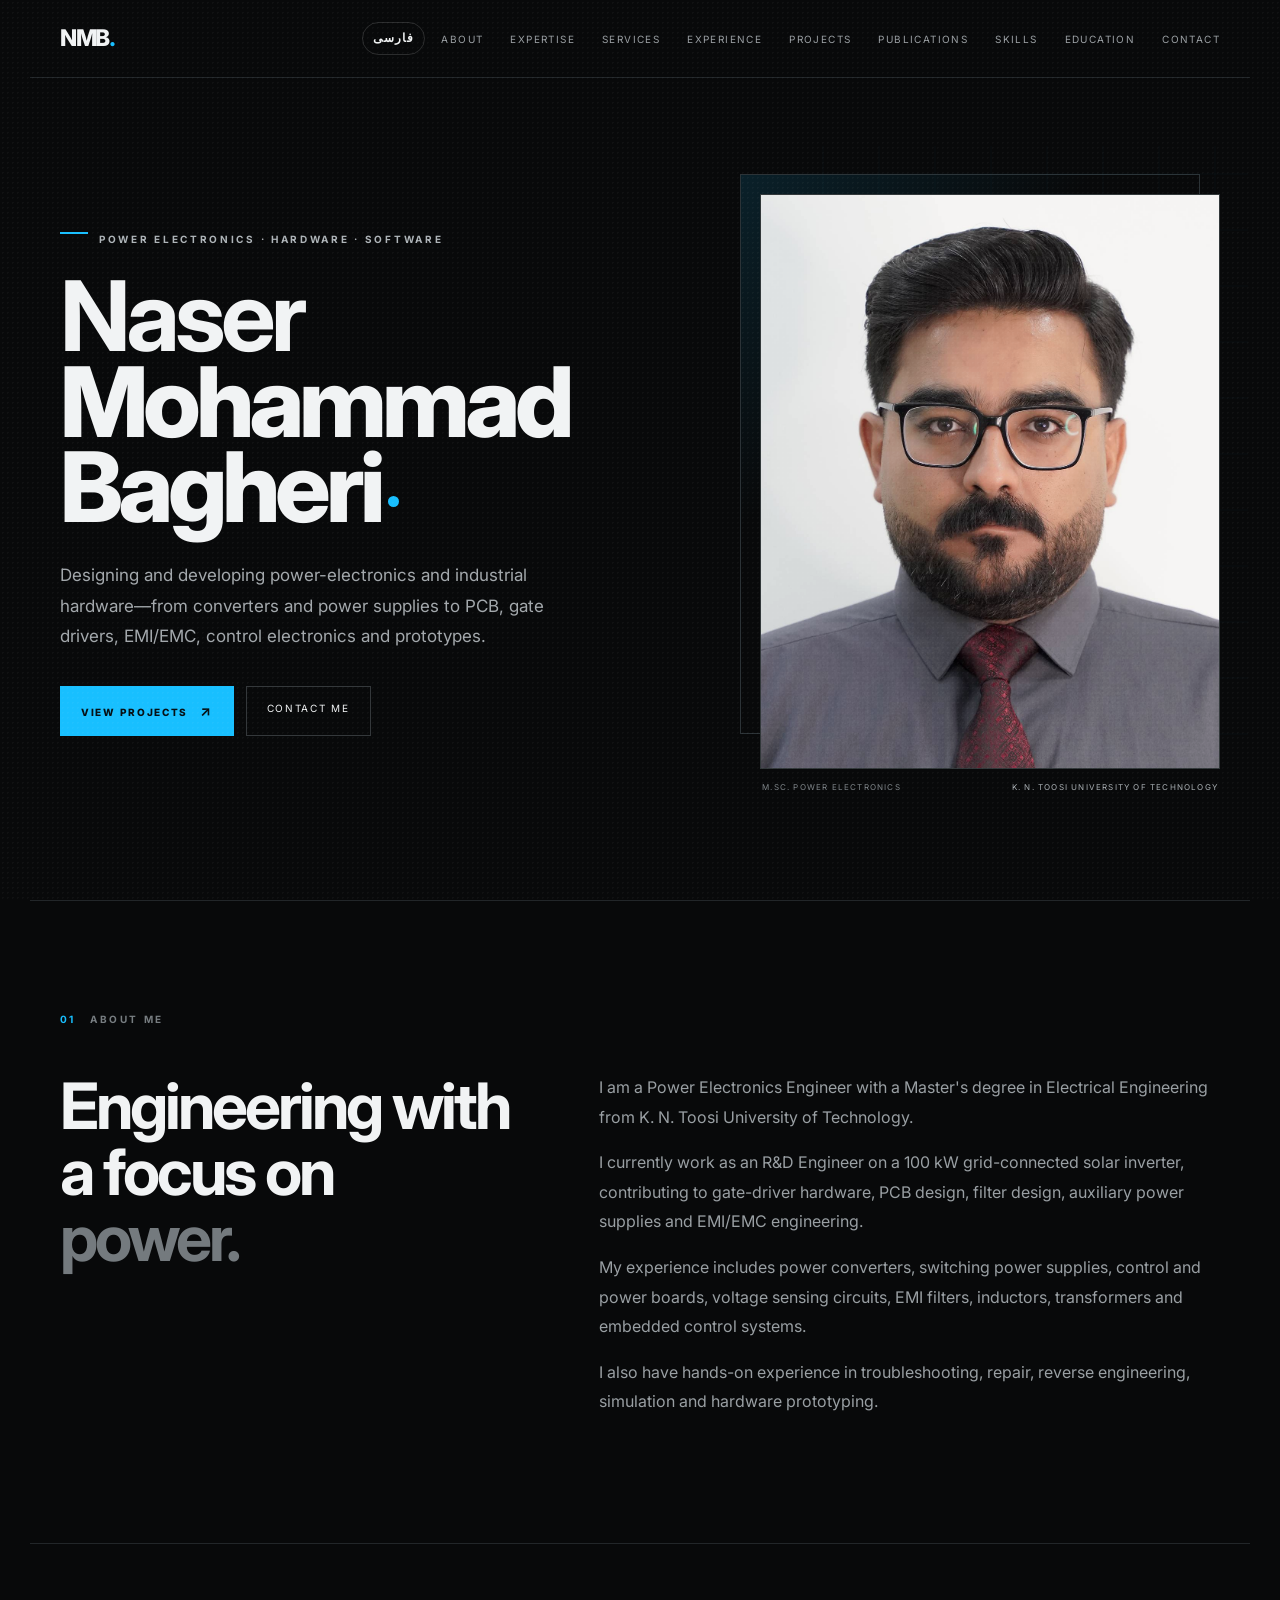
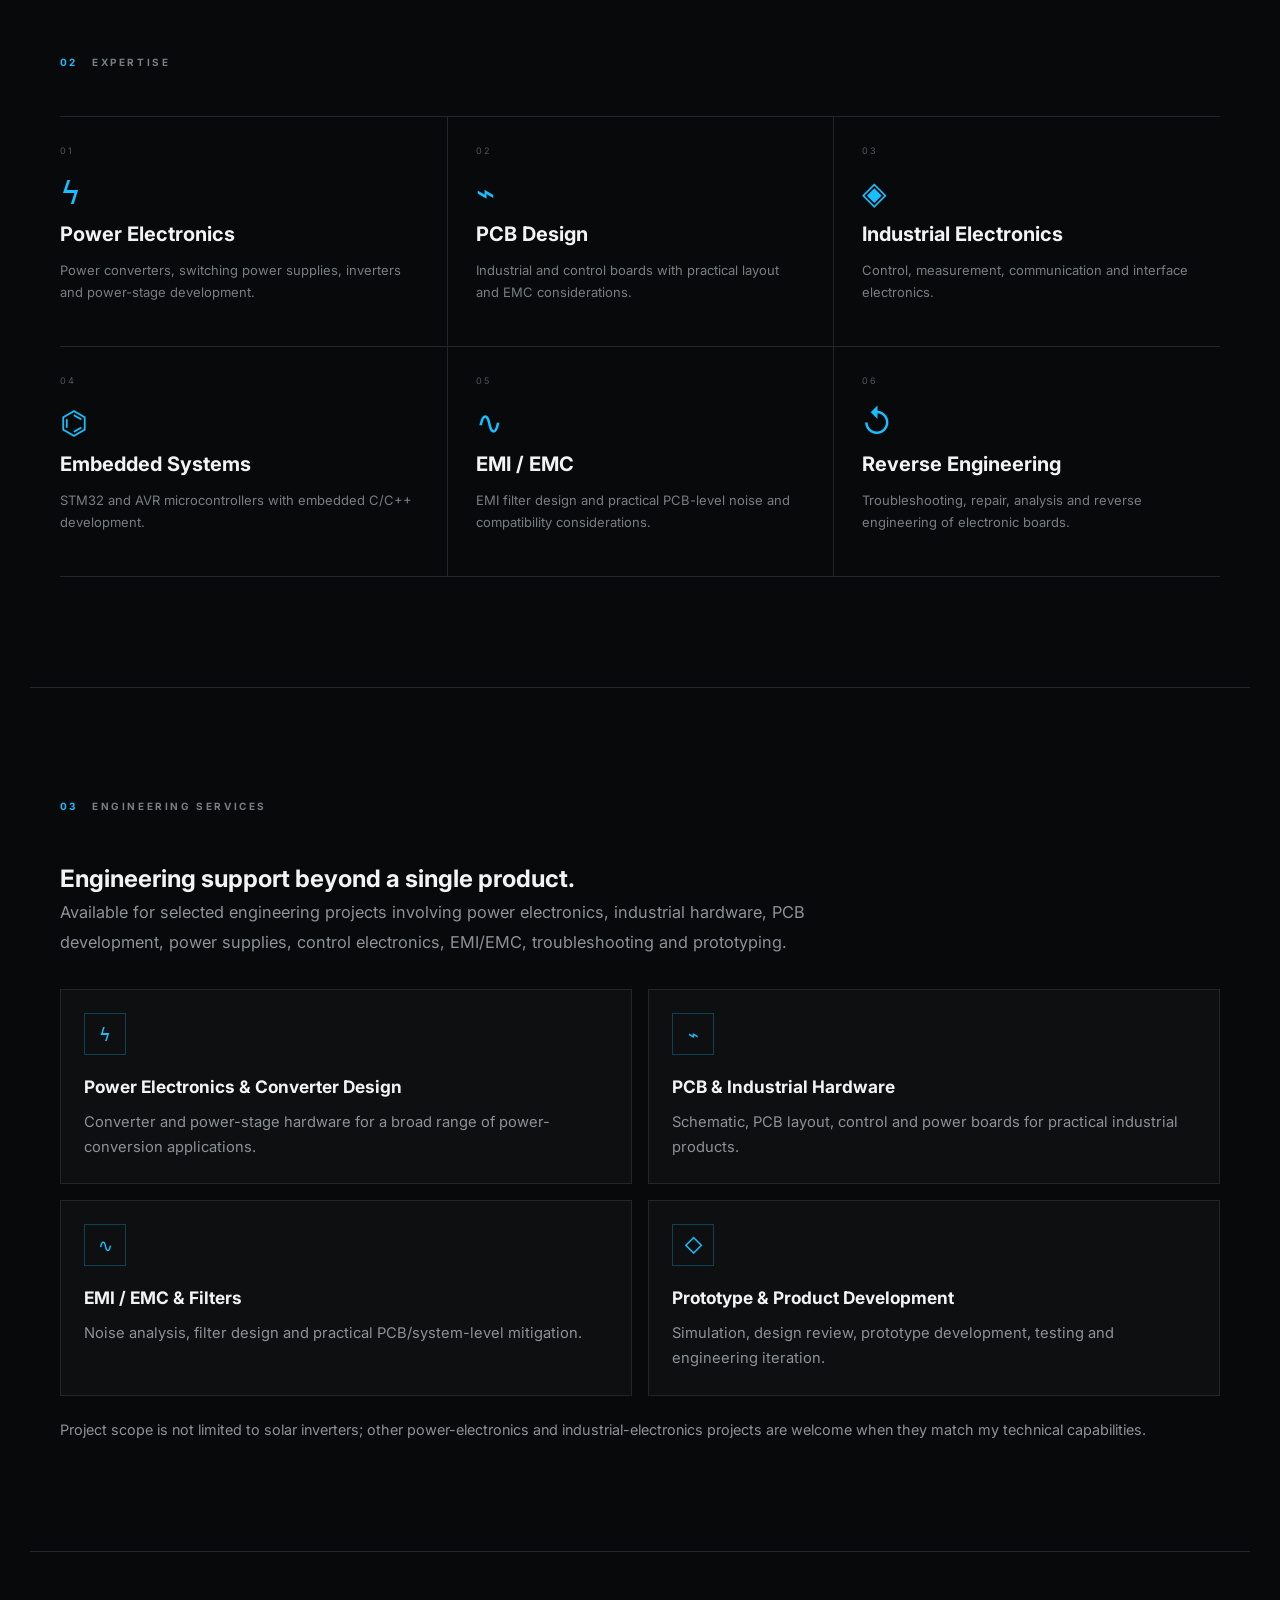
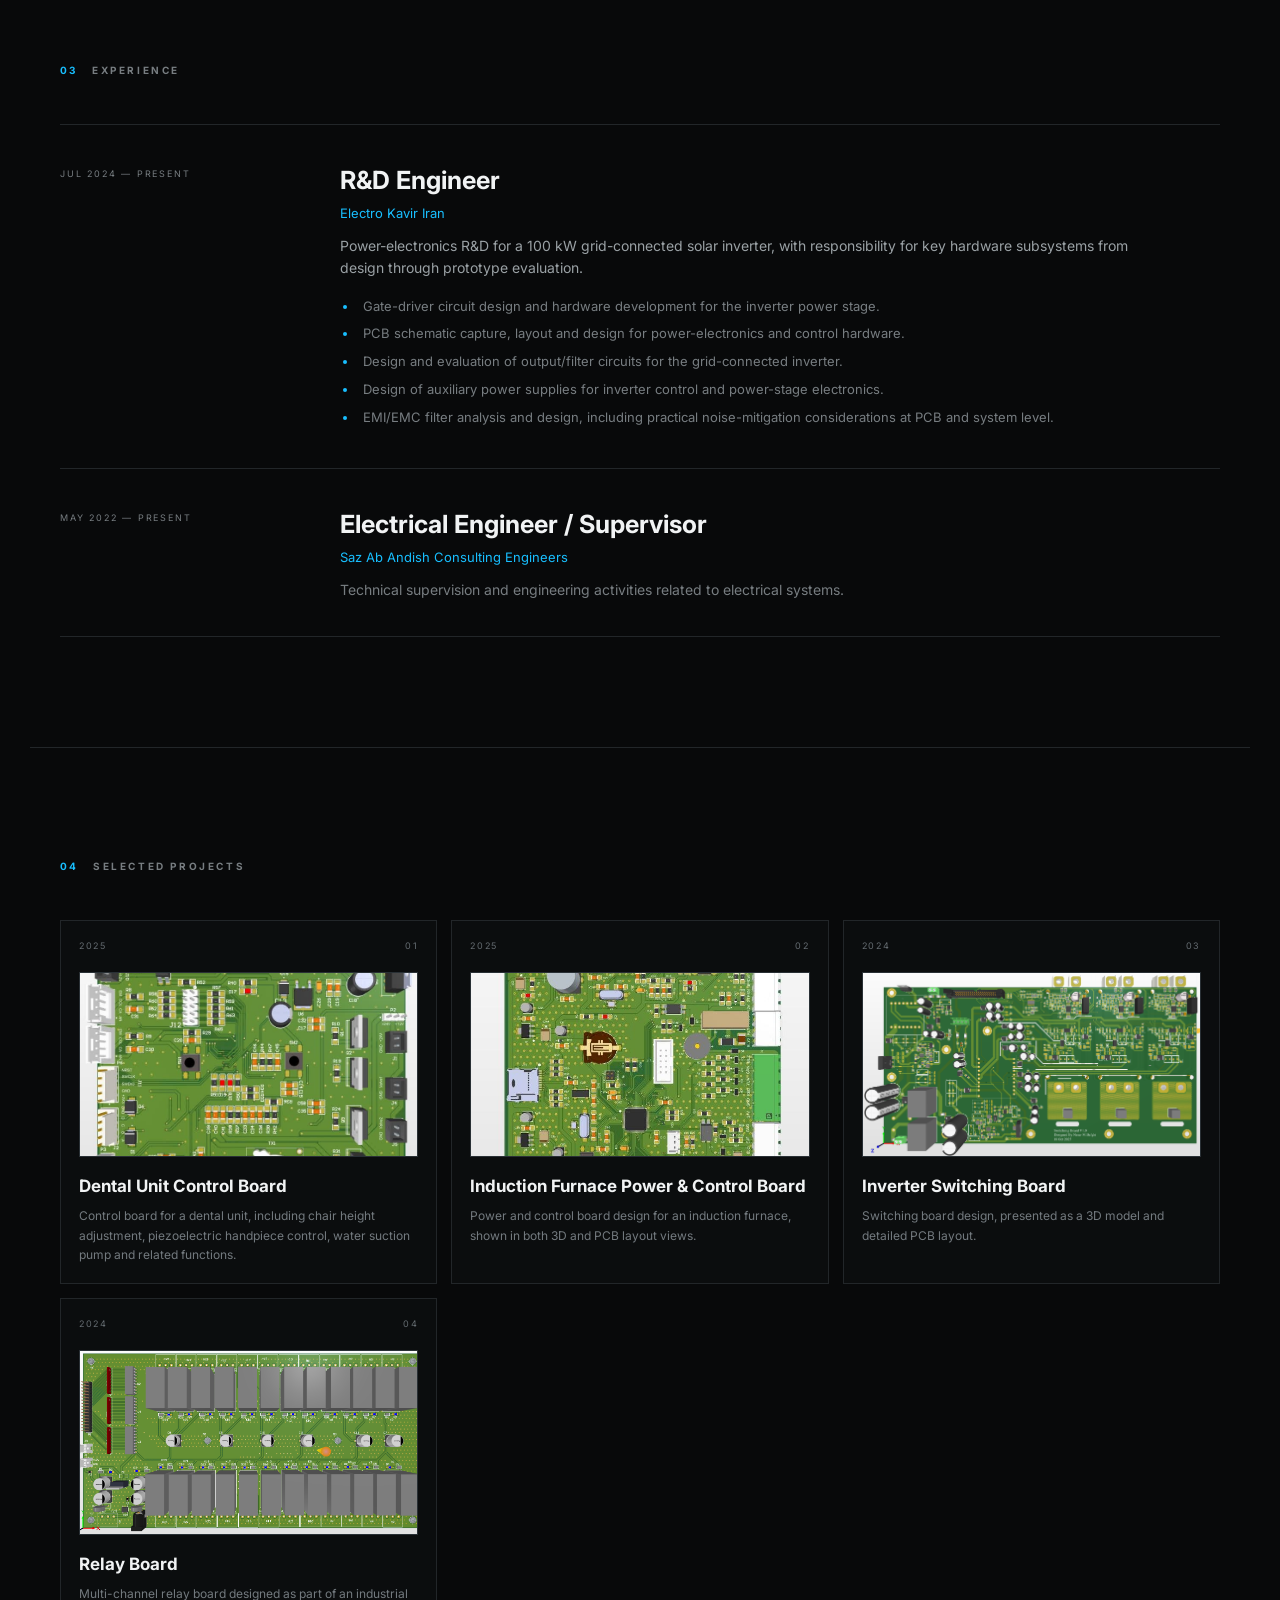
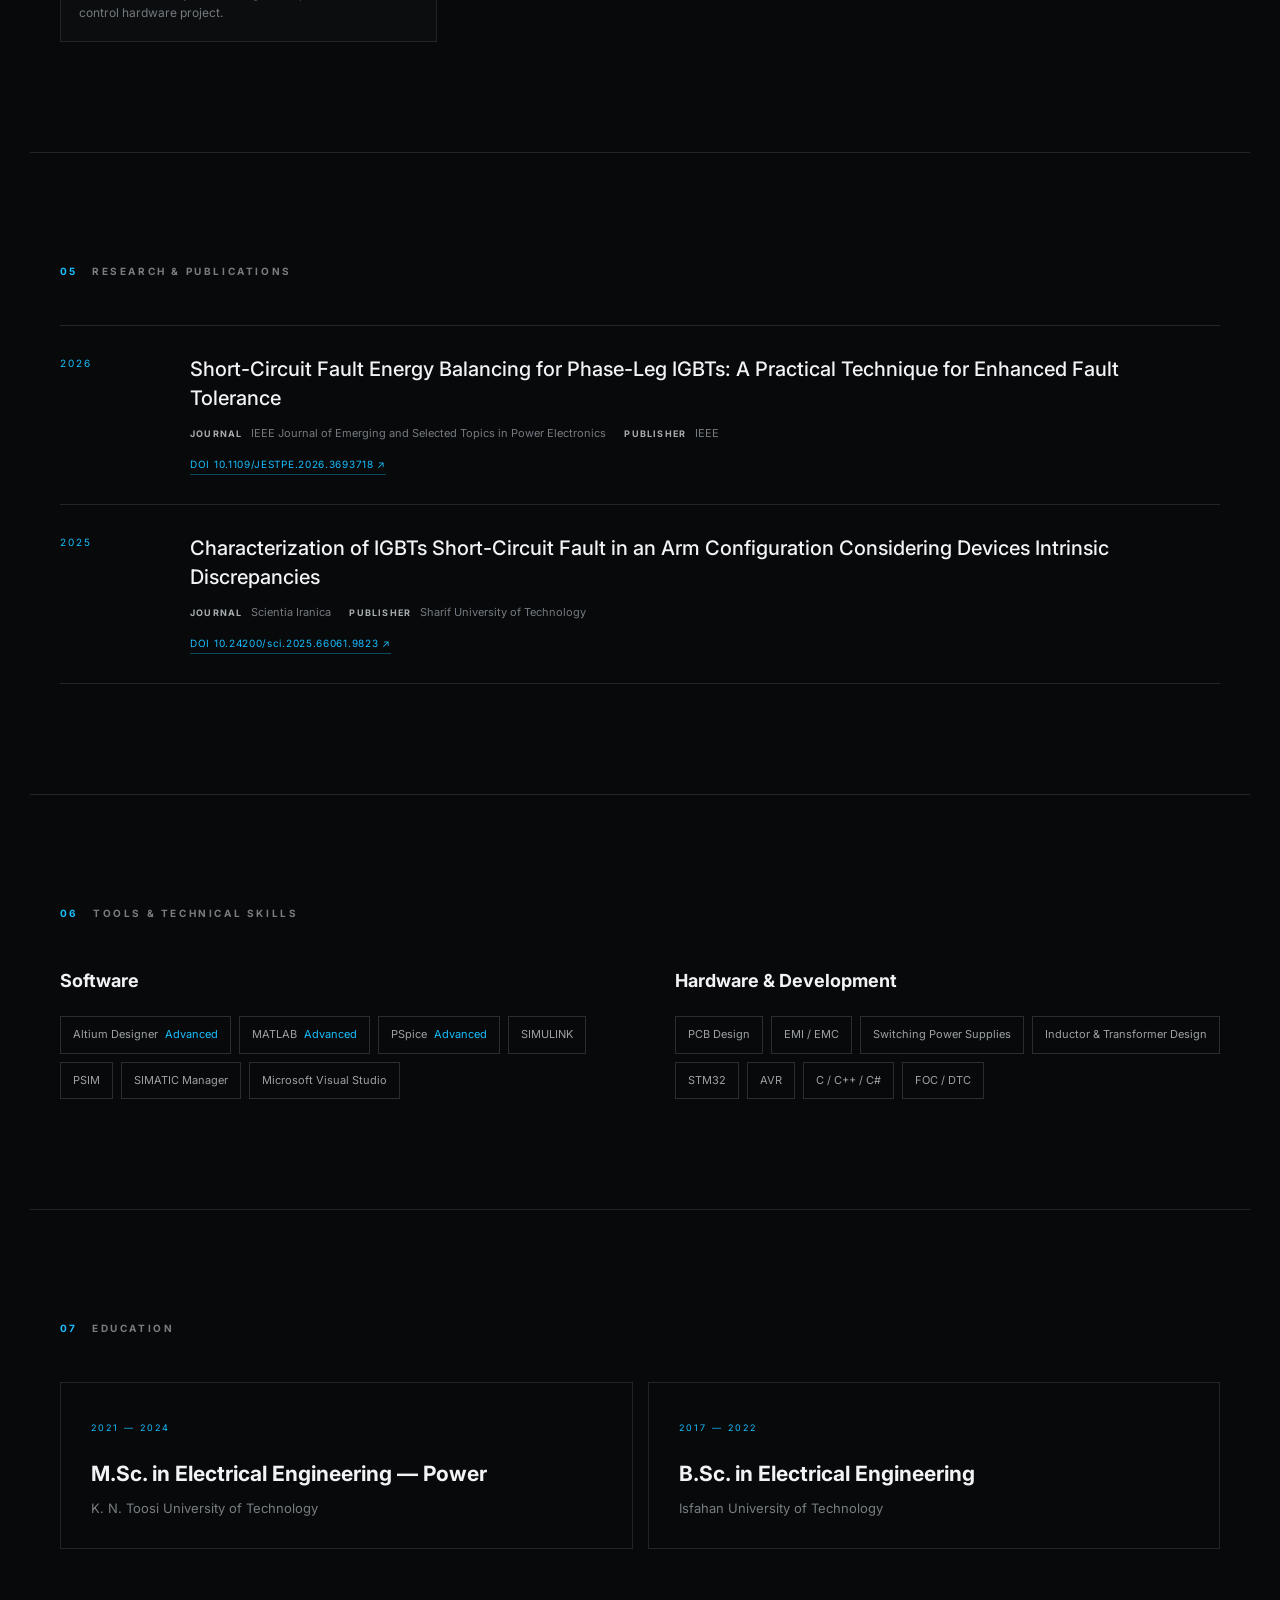
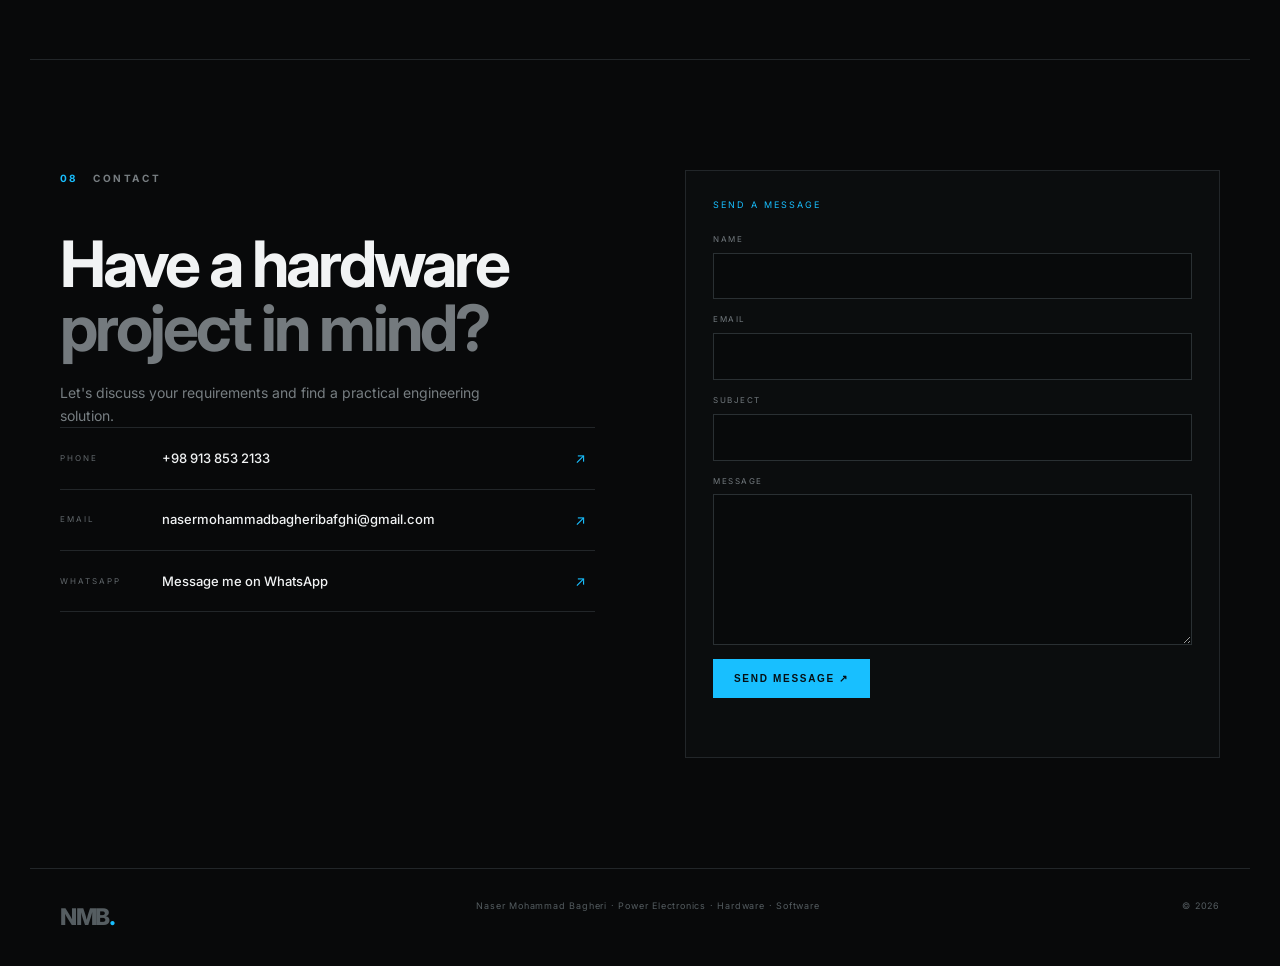
==== commit 0d17d4d3: "Add files via upload" ====
--- a/index.html
+++ b/index.html
@@ -1,6 +1,6 @@
 <!DOCTYPE html>
 <html lang="en"><head><meta charset="utf-8"/><meta content="width=device-width,initial-scale=1.0" name="viewport"/><meta content="Power electronics and industrial hardware engineer for PCB design, power converters, power supplies, gate drivers, EMI/EMC, embedded control, troubleshooting and prototyping." name="description"/><meta content="#08090a" name="theme-color"/><link href="https://nasermbafghi.github.io/" rel="canonical"/><meta content="website" property="og:type"/><meta content="https://nasermbafghi.github.io/" property="og:url"/><meta content="Naser Mohammad Bagheri | Power Electronics Engineer" property="og:title"/><meta content="Power electronics, industrial hardware, PCB design and embedded systems portfolio." property="og:description"/><meta content="https://nasermbafghi.github.io/naser.jpg" property="og:image"/><meta content="summary_large_image" name="twitter:card"/><meta content="Naser Mohammad Bagheri | Power Electronics Engineer" name="twitter:title"/><meta content="Power electronics, industrial hardware, PCB design and embedded systems portfolio." name="twitter:description"/><meta content="https://nasermbafghi.github.io/naser.jpg" name="twitter:image"/><link href="data:image/svg+xml,&lt;svg xmlns=%22http://www.w3.org/2000/svg%22 viewBox=%220 0 64 64%22&gt;&lt;rect width=%2264%22 height=%2264%22 rx=%2210%22 fill=%22%2308090a%22/&gt;&lt;text x=%2232%22 y=%2241%22 text-anchor=%22middle%22 font-size=%2228%22 font-family=%22Arial%22 font-weight=%22700%22 fill=%22%2318bfff%22&gt;N&lt;/text&gt;&lt;/svg&gt;" rel="icon"/><title>Naser Mohammad Bagheri | Power Electronics &amp; Hardware Engineer</title><link href="https://fonts.googleapis.com" rel="preconnect"/><link crossorigin="" href="https://fonts.gstatic.com" rel="preconnect"/><link href="https://fonts.googleapis.com/css2?family=Inter:wght@400;500;600;700;800&amp;display=swap" rel="stylesheet"/><link href="style.css" rel="stylesheet"/><link href="https://nasermbafghi.github.io/" hreflang="en" rel="alternate"/><link href="https://nasermbafghi.github.io/fa/" hreflang="fa" rel="alternate"/><link href="https://nasermbafghi.github.io/" hreflang="x-default" rel="alternate"/><script type="application/ld+json">{"@context": "https://schema.org", "@type": "ProfilePage", "url": "https://nasermbafghi.github.io/", "mainEntity": {"@type": "Person", "name": "Naser Mohammad Bagheri", "alternateName": "ناصر محمد باقری", "url": "https://nasermbafghi.github.io/", "image": "https://nasermbafghi.github.io/naser.jpg", "jobTitle": ["Power Electronics Engineer", "Hardware Design Engineer"], "knowsAbout": ["Power electronics", "Industrial electronics", "PCB design", "Power converters", "Switching power supplies", "Gate drivers", "EMI/EMC", "Embedded systems", "Hardware prototyping", "Reverse engineering"]}}</script></head><body><a class="skip-link" href="#main-content">Skip to content</a><div class="noise"></div><header class="nav"><a aria-label="NMB home" class="logo" href="#home">NMB<span>.</span></a><a class="lang-switch" href="fa/" hreflang="fa">فارسی</a><button aria-controls="primary-navigation" aria-expanded="false" aria-label="Open navigation" class="menu-toggle" type="button"><span></span><span></span></button><nav aria-label="Primary navigation" id="primary-navigation"><a href="#about">About</a><a href="#expertise">Expertise</a><a href="#services">Services</a><a href="#experience">Experience</a><a href="#projects">Projects</a><a href="#publications">Publications</a><a href="#skills">Skills</a><a href="#education">Education</a><a href="#contact">Contact</a></nav></header><main id="main-content">
-<section class="hero" id="home"><div class="hero-copy reveal" id="hero-copy"><div class="eyebrow"><span></span> <span id="hero-title">POWER ELECTRONICS ENGINEER</span></div><h1 id="hero-name">Naser<br/><strong>Mohammad<br class="desktop-break"/> Bagheri</strong></h1><p class="hero-lead" id="hero-lead">Designing and developing power-electronics and industrial hardware—from converters and power supplies to PCB, gate drivers, EMI/EMC, control electronics and prototypes.</p><div class="hero-actions"><a class="btn btn-primary" href="#projects" id="projects-cta">View projects <b>↗</b></a><a class="btn" href="#contact" id="contact-cta">Contact me</a><a class="btn" hidden="" href="#" id="resume-cta" rel="noopener" target="_blank">Download CV ↗</a></div></div><div class="portrait-area reveal"><div class="portrait-frame"></div><div class="portrait-circuit"></div><img alt="Naser Mohammad Bagheri" class="portrait" src="naser.jpg"/><div class="portrait-meta"><span id="portrait-line-1">M.Sc. Power Electronics</span><span id="portrait-line-2">K. N. Toosi University of Technology</span></div></div></section>
+<section class="hero" id="home"><div class="hero-copy reveal" id="hero-copy"><div class="eyebrow"><span></span> <span id="hero-title">POWER ELECTRONICS · HARDWARE · SOFTWARE</span></div><h1 id="hero-name">Naser<br/><strong>Mohammad<br class="desktop-break"/> Bagheri</strong></h1><p class="hero-lead" id="hero-lead">Designing and developing power-electronics and industrial hardware—from converters and power supplies to PCB, gate drivers, EMI/EMC, control electronics and prototypes.</p><div class="hero-actions"><a class="btn btn-primary" href="#projects" id="projects-cta">View projects <b>↗</b></a><a class="btn" href="#contact" id="contact-cta">Contact me</a><a class="btn" hidden="" href="#" id="resume-cta" rel="noopener" target="_blank">Download CV ↗</a></div></div><div class="portrait-area reveal"><div class="portrait-frame"></div><div class="portrait-circuit"></div><img alt="Naser Mohammad Bagheri" class="portrait" src="naser.jpg"/><div class="portrait-meta"><span id="portrait-line-1">M.Sc. Power Electronics</span><span id="portrait-line-2">K. N. Toosi University of Technology</span></div></div></section>
 <section class="section about" id="about"><div class="section-head"><span>01</span><p id="label-about">ABOUT ME</p></div><div class="about-grid"><h2 id="about-heading">Engineering with a focus on <em>power.</em></h2><div class="about-copy" id="about-copy"><p>I am a Power Electronics Engineer with a Master's degree in Electrical Engineering from K. N. Toosi University of Technology.</p><p>I currently work as an R&amp;D Engineer on a 100 kW grid-connected solar inverter, contributing to gate-driver hardware, PCB design, filter design, auxiliary power supplies and EMI/EMC engineering.</p><p>My experience includes power converters, switching power supplies, control and power boards, voltage sensing circuits, EMI filters, inductors, transformers and embedded control systems.</p><p>I also have hands-on experience in troubleshooting, repair, reverse engineering, simulation and hardware prototyping.</p></div></div></section>
 <section class="section" id="expertise"><div class="section-head"><span>02</span><p id="label-expertise">EXPERTISE</p></div><div class="expertise-grid" id="expertise-list"><article><i>01</i><b>ϟ</b><h3>Power Electronics</h3><p>Power converters, switching power supplies, inverters and power-stage development.</p></article><article><i>02</i><b>⌁</b><h3>PCB Design</h3><p>Industrial and control boards with practical layout and EMC considerations.</p></article><article><i>03</i><b>◈</b><h3>Industrial Electronics</h3><p>Control, measurement, communication and interface electronics.</p></article><article><i>04</i><b>⌬</b><h3>Embedded Systems</h3><p>STM32 and AVR microcontrollers with embedded C/C++ development.</p></article><article><i>05</i><b>∿</b><h3>EMI / EMC</h3><p>EMI filter design and practical PCB-level noise and compatibility considerations.</p></article><article><i>06</i><b>↺</b><h3>Reverse Engineering</h3><p>Troubleshooting, repair, analysis and reverse engineering of electronic boards.</p></article></div></section><section class="section services" id="services"><div class="section-head"><span>03</span><p id="label-services">ENGINEERING SERVICES</p></div><h2 id="services-heading">Engineering support beyond a single product.</h2><p class="services-intro" id="services-lead">Available for selected engineering projects involving power electronics, industrial hardware, PCB development, power supplies, control electronics, EMI/EMC, troubleshooting and prototyping.</p><div class="services-grid" id="services-list"><article class="service-card"><span class="service-icon">ϟ</span><h3>Power Electronics &amp; Converter Design</h3><p>Converter and power-stage hardware for a broad range of power-conversion applications.</p></article><article class="service-card"><span class="service-icon">⌁</span><h3>PCB &amp; Industrial Hardware</h3><p>Schematic, PCB layout, control and power boards for practical industrial products.</p></article><article class="service-card"><span class="service-icon">∿</span><h3>EMI / EMC &amp; Filters</h3><p>Noise analysis, filter design and practical PCB/system-level mitigation.</p></article><article class="service-card"><span class="service-icon">◇</span><h3>Prototype &amp; Product Development</h3><p>Simulation, design review, prototype development, testing and engineering iteration.</p></article></div><p class="service-note">Project scope is not limited to solar inverters; other power-electronics and industrial-electronics projects are welcome when they match my technical capabilities.</p></section>
 <section class="section" id="experience"><div class="section-head"><span>03</span><p id="label-experience">EXPERIENCE</p></div><div class="timeline"><article><time>JUL 2024 — PRESENT</time><div><h3>R&amp;D Engineer</h3><p class="company">Electro Kavir Iran</p><p class="experience-summary">Power-electronics R&amp;D for a 100 kW grid-connected solar inverter, with responsibility for key hardware subsystems from design through prototype evaluation.</p><ul class="experience-points"><li>Gate-driver circuit design and hardware development for the inverter power stage.</li><li>PCB schematic capture, layout and design for power-electronics and control hardware.</li><li>Design and evaluation of output/filter circuits for the grid-connected inverter.</li><li>Design of auxiliary power supplies for inverter control and power-stage electronics.</li><li>EMI/EMC filter analysis and design, including practical noise-mitigation considerations at PCB and system level.</li></ul></div></article><article><time>MAY 2022 — PRESENT</time><div><h3>Electrical Engineer / Supervisor</h3><p class="company">Saz Ab Andish Consulting Engineers</p><p>Technical supervision and engineering activities related to electrical systems.</p></div></article></div></section>
@@ -14,4 +14,4 @@
 <section class="section skills" id="skills"><div class="section-head"><span>06</span><p id="label-skills">TOOLS &amp; TECHNICAL SKILLS</p></div><div class="skills-wrap" id="skills-list"><div><h3>Software</h3><div class="tags"><span>Altium Designer <em>Advanced</em></span><span>MATLAB <em>Advanced</em></span><span>PSpice <em>Advanced</em></span><span>SIMULINK</span><span>PSIM</span><span>SIMATIC Manager</span><span>Microsoft Visual Studio</span></div></div><div><h3>Hardware &amp; Development</h3><div class="tags"><span>PCB Design</span><span>EMI / EMC</span><span>Switching Power Supplies</span><span>Inductor &amp; Transformer Design</span><span>STM32</span><span>AVR</span><span>C / C++ / C#</span><span>FOC / DTC</span></div></div></div></section>
 <section class="section education" id="education"><div class="section-head"><span>07</span><p id="label-education">EDUCATION</p></div><div class="education-grid" id="education-list"><article><span>2021 — 2024</span><h3>M.Sc. in Electrical Engineering — Power</h3><p>K. N. Toosi University of Technology</p></article><article><span>2017 — 2022</span><h3>B.Sc. in Electrical Engineering</h3><p>Isfahan University of Technology</p></article></div></section>
 <section class="section optional-profile" hidden="" id="additional"><div class="section-head"><span>+</span><p id="label-additional">ADDITIONAL</p></div><div id="additional-groups"></div></section>
-<section class="section contact" id="contact"><div><div class="section-head"><span>08</span><p id="label-contact">CONTACT</p></div><h2 id="contact-heading">Have a hardware<br/><em>project in mind?</em></h2><p class="contact-lead" id="contact-lead">Let's discuss your requirements and find a practical engineering solution.</p><div class="contact-links" id="contact-links"><a href="tel:+989138532133"><small>PHONE</small><strong>+98 913 853 2133</strong><span>↗</span></a><a href="mailto:nasermohammadbagheribafghi@gmail.com"><small>EMAIL</small><strong>nasermohammadbagheribafghi@gmail.com</strong><span>↗</span></a><a href="https://wa.me/989138532133" rel="noopener" target="_blank"><small>WHATSAPP</small><strong>Message me on WhatsApp</strong><span>↗</span></a></div></div><div class="contact-form-wrap" id="contact-form-wrap"><p class="form-kicker">SEND A MESSAGE</p><form class="contact-form" id="contact-form"><label>Name<input autocomplete="name" maxlength="120" name="name" required="" type="text"/></label><label>Email<input autocomplete="email" maxlength="254" name="email" required="" type="email"/></label><label>Subject<input autocomplete="off" maxlength="180" name="subject" type="text"/></label><label>Message<textarea maxlength="5000" name="message" required="" rows="6"></textarea></label><label aria-hidden="true" class="hp-field">Website<input autocomplete="off" name="website" tabindex="-1" type="text"/></label><button class="btn btn-primary" type="submit">Send message ↗</button><p aria-live="polite" class="form-status" id="contact-status"></p></form></div></section></main><footer><div class="footer-logo">NMB<span>.</span></div><p id="footer-text">Naser Mohammad Bagheri · Power Electronics Engineer</p><p>© 2026</p></footer><script src="script.js"></script><script src="site-supabase.js" type="module"></script></body></html>
+<section class="section contact" id="contact"><div><div class="section-head"><span>08</span><p id="label-contact">CONTACT</p></div><h2 id="contact-heading">Have a hardware<br/><em>project in mind?</em></h2><p class="contact-lead" id="contact-lead">Let's discuss your requirements and find a practical engineering solution.</p><div class="contact-links" id="contact-links"><a href="tel:+989138532133"><small>PHONE</small><strong>+98 913 853 2133</strong><span>↗</span></a><a href="mailto:nasermohammadbagheribafghi@gmail.com"><small>EMAIL</small><strong>nasermohammadbagheribafghi@gmail.com</strong><span>↗</span></a><a href="https://wa.me/989138532133" rel="noopener" target="_blank"><small>WHATSAPP</small><strong>Message me on WhatsApp</strong><span>↗</span></a></div></div><div class="contact-form-wrap" id="contact-form-wrap"><p class="form-kicker">SEND A MESSAGE</p><form class="contact-form" id="contact-form"><label>Name<input autocomplete="name" maxlength="120" name="name" required="" type="text"/></label><label>Email<input autocomplete="email" maxlength="254" name="email" required="" type="email"/></label><label>Subject<input autocomplete="off" maxlength="180" name="subject" type="text"/></label><label>Message<textarea maxlength="5000" name="message" required="" rows="6"></textarea></label><label aria-hidden="true" class="hp-field">Website<input autocomplete="off" name="website" tabindex="-1" type="text"/></label><button class="btn btn-primary" type="submit">Send message ↗</button><p aria-live="polite" class="form-status" id="contact-status"></p></form></div></section></main><footer><div class="footer-logo">NMB<span>.</span></div><p id="footer-text">Naser Mohammad Bagheri · Power Electronics · Hardware · Software</p><p>© 2026</p></footer><script src="script.js"></script><script src="site-supabase.js" type="module"></script></body></html>
--- a/style.css
+++ b/style.css
@@ -1,4 +1,4 @@
-*{box-sizing:border-box;margin:0;padding:0}:root{--bg:#08090a;--text:#f1f3f4;--muted:#8d9297;--line:#222629;--accent:#18bfff}html{scroll-behavior:smooth}body{background:var(--bg);color:var(--text);font-family:Inter,Arial,sans-serif;line-height:1.6;overflow-x:hidden}a{color:inherit;text-decoration:none}.noise{position:fixed;inset:0;pointer-events:none;opacity:.035;background-image:radial-gradient(#fff 1px,transparent 1px);background-size:5px 5px;z-index:20}.nav{height:78px;display:flex;align-items:center;justify-content:space-between;max-width:1220px;margin:auto;padding:0 30px;border-bottom:1px solid var(--line);position:relative;z-index:10}.logo,.footer-logo{font-size:23px;font-weight:800;letter-spacing:-1.5px}.logo span,.footer-logo span{color:var(--accent)}.nav nav{display:flex;gap:27px}.nav nav a{font-size:10px;color:#9a9fa3;text-transform:uppercase;letter-spacing:1.4px}.nav nav a:hover{color:var(--accent)}.hero{max-width:1220px;min-height:calc(100vh - 78px);margin:auto;padding:70px 30px 80px;display:grid;grid-template-columns:1fr .78fr;align-items:center;gap:65px}.eyebrow{font-size:10px;letter-spacing:2.7px;color:#aeb4b8;font-weight:700;display:flex;align-items:center;gap:11px}.eyebrow span{width:28px;height:2px;background:var(--accent)}h1{font-size:clamp(62px,7.6vw,105px);line-height:.88;letter-spacing:-5px;font-weight:700;margin:26px 0 30px}h1 strong{font-weight:800}h1 strong:after{content:"";display:inline-block;width:11px;height:11px;background:var(--accent);margin-left:8px;border-radius:50%;vertical-align:18%}.hero-lead{max-width:540px;color:#a3a8ac;font-size:17px;line-height:1.8}.hero-actions{display:flex;gap:12px;margin-top:34px}.btn{border:1px solid #34383b;padding:13px 20px;font-size:10px;text-transform:uppercase;letter-spacing:1.7px}.btn-primary{background:var(--accent);border-color:var(--accent);color:#061015;font-weight:800}.btn:hover{border-color:var(--accent);color:var(--accent)}.btn-primary:hover{background:#56d2ff;color:#061015}.btn b{font-size:14px;margin-left:8px}.portrait-area{position:relative;width:min(100%,480px);justify-self:end;padding:20px 0 0 20px}.portrait-frame{position:absolute;inset:0 20px 60px 0;border:1px solid #2c3337;background:linear-gradient(135deg,rgba(24,191,255,.13),transparent 35%)}.portrait-circuit{position:absolute;inset:-28px -28px 30px 55px;opacity:.3;background:linear-gradient(90deg,transparent 49%,#1a5c72 50%,transparent 51%),linear-gradient(0deg,transparent 49%,#1a5c72 50%,transparent 51%);background-size:56px 56px}.portrait{display:block;width:100%;aspect-ratio:4/5;object-fit:cover;object-position:center top;position:relative;z-index:2;filter:grayscale(15%) contrast(1.03);border:1px solid #343a3d}.portrait-meta{position:relative;z-index:3;display:flex;justify-content:space-between;gap:20px;padding:12px 2px 0;color:#7f8589;font-size:8px;letter-spacing:1.2px;text-transform:uppercase}.portrait-meta span:last-child{color:#a9afb3}.section{max-width:1220px;margin:auto;padding:110px 30px;border-top:1px solid var(--line)}.section-head{display:flex;align-items:center;gap:15px;margin-bottom:46px}.section-head span{font-size:10px;color:var(--accent);font-weight:700;letter-spacing:2px}.section-head p{font-size:10px;color:#777d81;font-weight:700;letter-spacing:2.6px}.about-grid{display:grid;grid-template-columns:.85fr 1.15fr;gap:80px}.about h2{font-size:clamp(38px,5vw,66px);line-height:1.03;letter-spacing:-3px}.about h2 em,.contact h2 em{font-style:normal;color:#747a7e}.about-copy{max-width:700px}.about-copy p{color:#999fa3;font-size:16px;line-height:1.85;margin-bottom:16px}.expertise-grid{display:grid;grid-template-columns:repeat(3,1fr);border-top:1px solid var(--line)}.expertise-grid article{min-height:230px;padding:27px 28px 30px 0;border-bottom:1px solid var(--line)}.expertise-grid article:nth-child(3n+2),.expertise-grid article:nth-child(3n+3){padding-left:28px;border-left:1px solid var(--line)}.expertise-grid i{display:block;font-size:9px;color:#4f565a;letter-spacing:2px;font-style:normal}.expertise-grid b{display:block;font-size:32px;color:var(--accent);height:56px;padding-top:9px;font-weight:400}.expertise-grid h3{font-size:20px;margin:4px 0 9px}.expertise-grid p{color:#777e82;font-size:13px;line-height:1.7}.timeline{border-top:1px solid var(--line)}.timeline article{display:grid;grid-template-columns:230px 1fr;gap:50px;padding:35px 0;border-bottom:1px solid var(--line)}.timeline time{font-size:9px;color:#777d81;letter-spacing:1.8px;padding-top:7px}.timeline h3{font-size:25px}.timeline .company{color:var(--accent);font-size:13px;margin-top:3px}.timeline p:last-child{color:#777d81;font-size:14px;margin-top:11px}.project-grid{display:grid;grid-template-columns:repeat(3,1fr);gap:14px}.project-grid article{border:1px solid var(--line);background:#0b0d0e;padding:18px;min-height:330px}.project-grid article>div{display:flex;justify-content:space-between;color:#646b70;font-size:9px;letter-spacing:1.7px}.project-grid figure{height:145px;margin:18px 0;border:1px dashed #293035;display:flex;align-items:center;justify-content:center;background:linear-gradient(135deg,rgba(24,191,255,.04),transparent);font-size:45px;font-weight:200;color:#275365}.project-grid h3{font-size:17px;line-height:1.35}.project-grid p{color:#737a7f;font-size:12px;line-height:1.65;margin-top:8px}.projects-note{display:flex;justify-content:space-between;border:1px dashed #2a3033;margin-top:18px;padding:13px 17px;color:#60676b;font-size:9px;letter-spacing:1.5px}.research-list{border-top:1px solid var(--line)}.research-list article{display:grid;grid-template-columns:100px 1fr;gap:30px;padding:29px 0;border-bottom:1px solid var(--line)}.research-list article>span{color:var(--accent);font-size:10px;letter-spacing:2px}.research-list h3{font-size:20px;line-height:1.45;font-weight:500;max-width:930px}.timeline .experience-summary{color:#9aa1a5;font-size:14px;margin-top:11px;max-width:820px}.experience-points{margin:15px 0 0 18px;color:#777d81;font-size:13px;line-height:1.75}.experience-points li{padding-left:5px;margin:5px 0}.experience-points li::marker{color:var(--accent)}.publication-body{min-width:0}.publication-meta{display:flex;flex-wrap:wrap;gap:8px 18px;margin-top:12px}.publication-meta span{color:#747b80;font-size:11px;line-height:1.6}.publication-meta b{color:#a7adb1;font-size:9px;text-transform:uppercase;letter-spacing:1.2px;margin-right:6px}.doi-link{display:inline-block;margin-top:13px;color:var(--accent);font-size:10px;letter-spacing:.7px;border-bottom:1px solid rgba(24,191,255,.35);padding-bottom:2px}.doi-link:hover{color:#6bd9ff;border-color:#6bd9ff}.skills-wrap{display:grid;grid-template-columns:1fr 1fr;gap:70px}.skills-wrap h3{font-size:18px;margin-bottom:20px}.tags{display:flex;flex-wrap:wrap;gap:8px}.tags span{border:1px solid #292e31;padding:9px 12px;color:#9ca2a6;font-size:11px}.tags em{color:var(--accent);font-style:normal;margin-left:5px}.education-grid{display:grid;grid-template-columns:1fr 1fr;gap:15px}.education-grid article{border:1px solid var(--line);padding:30px}.education-grid article>span{font-size:9px;letter-spacing:2px;color:var(--accent)}.education-grid h3{font-size:21px;margin:18px 0 7px}.education-grid p{color:#777e82;font-size:13px}.contact{display:grid;grid-template-columns:1fr 1fr;gap:90px}.contact h2{font-size:clamp(42px,5vw,67px);line-height:1;letter-spacing:-3px;margin-top:10px}.contact-lead{color:#777e82;max-width:470px;margin-top:22px;font-size:14px}.contact-links{border-top:1px solid var(--line)}.contact-links a{display:grid;grid-template-columns:90px 1fr 20px;align-items:center;gap:12px;padding:19px 0;border-bottom:1px solid var(--line)}.contact-links small{font-size:8px;letter-spacing:2px;color:#62686c}.contact-links strong{font-size:13px;font-weight:500;word-break:break-word}.contact-links span{color:#777e82}footer{max-width:1220px;margin:auto;padding:30px;display:flex;justify-content:space-between;gap:20px;border-top:1px solid var(--line);color:#555d61;font-size:9px;letter-spacing:.8px}.project-card-image{cursor:pointer;overflow:hidden}.project-image-wrap{height:185px;margin:18px 0;position:relative;overflow:hidden;border:1px solid #293035;background:#0b0d0e}.project-image-wrap img{width:100%;height:100%;object-fit:cover;display:block;transition:transform .45s ease,filter .45s ease}.project-card-image:hover .project-image-wrap img{transform:scale(1.035);filter:brightness(.68)}.view-project{position:absolute;left:14px;bottom:12px;padding:7px 9px;border:1px solid rgba(255,255,255,.22);background:rgba(5,8,9,.72);backdrop-filter:blur(5px);color:#dce2e5;font-size:8px;letter-spacing:1.4px;opacity:0;transform:translateY(6px);transition:.25s}.project-card-image:hover .view-project{opacity:1;transform:none}.lightbox{position:fixed;inset:0;background:rgba(0,0,0,.9);z-index:100;display:none;align-items:center;justify-content:center;padding:30px}.lightbox.open{display:flex}.lightbox-content{max-width:min(92vw,1100px);max-height:88vh;position:relative;text-align:center}.lightbox-content img{display:block;max-width:100%;max-height:82vh;object-fit:contain;border:1px solid #2c3337}.lightbox-counter{font-size:9px;letter-spacing:2px;color:#7f888d;margin-top:12px}.lightbox button{position:fixed;border:1px solid #3b4347;background:#0c0f10;color:#e8edef;width:42px;height:42px;font-size:28px;line-height:1;cursor:pointer}.lightbox-close{right:24px;top:24px}.lightbox-prev{left:24px;top:50%;transform:translateY(-50%)}.lightbox-next{right:24px;top:50%;transform:translateY(-50%)}.lightbox button:hover{border-color:var(--accent);color:var(--accent)}
+*{box-sizing:border-box;margin:0;padding:0}:root{--bg:#08090a;--text:#f1f3f4;--muted:#8d9297;--line:#222629;--accent:#18bfff}html{scroll-behavior:smooth}body{background:var(--bg);color:var(--text);font-family:Inter,Arial,sans-serif;line-height:1.6;overflow-x:hidden}a{color:inherit;text-decoration:none}.noise{position:fixed;inset:0;pointer-events:none;opacity:.035;background-image:radial-gradient(#fff 1px,transparent 1px);background-size:5px 5px;z-index:20}.nav{height:78px;display:flex;align-items:center;justify-content:space-between;max-width:1220px;margin:auto;padding:0 30px;border-bottom:1px solid var(--line);position:relative;z-index:10}.logo,.footer-logo{font-size:23px;font-weight:800;letter-spacing:-1.5px}.logo span,.footer-logo span{color:var(--accent)}.nav nav{display:flex;gap:27px}.nav nav a{font-size:10px;color:#9a9fa3;text-transform:uppercase;letter-spacing:1.4px}.nav nav a:hover{color:var(--accent)}.hero{max-width:1220px;min-height:calc(100vh - 78px);margin:auto;padding:70px 30px 80px;display:grid;grid-template-columns:1fr .78fr;align-items:center;gap:65px}.eyebrow{font-size:10px;letter-spacing:2.7px;color:#aeb4b8;font-weight:700;display:flex;align-items:center;gap:11px}.eyebrow>span:first-child{width:28px;height:2px;background:var(--accent);flex:0 0 28px}.eyebrow #hero-title{width:auto;height:auto;background:none;display:block;line-height:1.55;white-space:normal}h1{font-size:clamp(62px,7.6vw,105px);line-height:.88;letter-spacing:-5px;font-weight:700;margin:26px 0 30px}h1 strong{font-weight:800}h1 strong:after{content:"";display:inline-block;width:11px;height:11px;background:var(--accent);margin-left:8px;border-radius:50%;vertical-align:18%}.hero-lead{max-width:540px;color:#a3a8ac;font-size:17px;line-height:1.8}.hero-actions{display:flex;gap:12px;margin-top:34px}.btn{border:1px solid #34383b;padding:13px 20px;font-size:10px;text-transform:uppercase;letter-spacing:1.7px}.btn-primary{background:var(--accent);border-color:var(--accent);color:#061015;font-weight:800}.btn:hover{border-color:var(--accent);color:var(--accent)}.btn-primary:hover{background:#56d2ff;color:#061015}.btn b{font-size:14px;margin-left:8px}.portrait-area{position:relative;width:min(100%,480px);justify-self:end;padding:20px 0 0 20px}.portrait-frame{position:absolute;inset:0 20px 60px 0;border:1px solid #2c3337;background:linear-gradient(135deg,rgba(24,191,255,.13),transparent 35%)}.portrait-circuit{position:absolute;inset:-28px -28px 30px 55px;opacity:.3;background:linear-gradient(90deg,transparent 49%,#1a5c72 50%,transparent 51%),linear-gradient(0deg,transparent 49%,#1a5c72 50%,transparent 51%);background-size:56px 56px}.portrait{display:block;width:100%;aspect-ratio:4/5;object-fit:cover;object-position:center top;position:relative;z-index:2;filter:grayscale(15%) contrast(1.03);border:1px solid #343a3d}.portrait-meta{position:relative;z-index:3;display:flex;justify-content:space-between;gap:20px;padding:12px 2px 0;color:#7f8589;font-size:8px;letter-spacing:1.2px;text-transform:uppercase}.portrait-meta span:last-child{color:#a9afb3}.section{max-width:1220px;margin:auto;padding:110px 30px;border-top:1px solid var(--line)}.section-head{display:flex;align-items:center;gap:15px;margin-bottom:46px}.section-head span{font-size:10px;color:var(--accent);font-weight:700;letter-spacing:2px}.section-head p{font-size:10px;color:#777d81;font-weight:700;letter-spacing:2.6px}.about-grid{display:grid;grid-template-columns:.85fr 1.15fr;gap:80px}.about h2{font-size:clamp(38px,5vw,66px);line-height:1.03;letter-spacing:-3px}.about h2 em,.contact h2 em{font-style:normal;color:#747a7e}.about-copy{max-width:700px}.about-copy p{color:#999fa3;font-size:16px;line-height:1.85;margin-bottom:16px}.expertise-grid{display:grid;grid-template-columns:repeat(3,1fr);border-top:1px solid var(--line)}.expertise-grid article{min-height:230px;padding:27px 28px 30px 0;border-bottom:1px solid var(--line)}.expertise-grid article:nth-child(3n+2),.expertise-grid article:nth-child(3n+3){padding-left:28px;border-left:1px solid var(--line)}.expertise-grid i{display:block;font-size:9px;color:#4f565a;letter-spacing:2px;font-style:normal}.expertise-grid b{display:block;font-size:32px;color:var(--accent);height:56px;padding-top:9px;font-weight:400}.expertise-grid h3{font-size:20px;margin:4px 0 9px}.expertise-grid p{color:#777e82;font-size:13px;line-height:1.7}.timeline{border-top:1px solid var(--line)}.timeline article{display:grid;grid-template-columns:230px 1fr;gap:50px;padding:35px 0;border-bottom:1px solid var(--line)}.timeline time{font-size:9px;color:#777d81;letter-spacing:1.8px;padding-top:7px}.timeline h3{font-size:25px}.timeline .company{color:var(--accent);font-size:13px;margin-top:3px}.timeline p:last-child{color:#777d81;font-size:14px;margin-top:11px}.project-grid{display:grid;grid-template-columns:repeat(3,1fr);gap:14px}.project-grid article{border:1px solid var(--line);background:#0b0d0e;padding:18px;min-height:330px}.project-grid article>div{display:flex;justify-content:space-between;color:#646b70;font-size:9px;letter-spacing:1.7px}.project-grid figure{height:145px;margin:18px 0;border:1px dashed #293035;display:flex;align-items:center;justify-content:center;background:linear-gradient(135deg,rgba(24,191,255,.04),transparent);font-size:45px;font-weight:200;color:#275365}.project-grid h3{font-size:17px;line-height:1.35}.project-grid p{color:#737a7f;font-size:12px;line-height:1.65;margin-top:8px}.projects-note{display:flex;justify-content:space-between;border:1px dashed #2a3033;margin-top:18px;padding:13px 17px;color:#60676b;font-size:9px;letter-spacing:1.5px}.research-list{border-top:1px solid var(--line)}.research-list article{display:grid;grid-template-columns:100px 1fr;gap:30px;padding:29px 0;border-bottom:1px solid var(--line)}.research-list article>span{color:var(--accent);font-size:10px;letter-spacing:2px}.research-list h3{font-size:20px;line-height:1.45;font-weight:500;max-width:930px}.timeline .experience-summary{color:#9aa1a5;font-size:14px;margin-top:11px;max-width:820px}.experience-points{margin:15px 0 0 18px;color:#777d81;font-size:13px;line-height:1.75}.experience-points li{padding-left:5px;margin:5px 0}.experience-points li::marker{color:var(--accent)}.publication-body{min-width:0}.publication-meta{display:flex;flex-wrap:wrap;gap:8px 18px;margin-top:12px}.publication-meta span{color:#747b80;font-size:11px;line-height:1.6}.publication-meta b{color:#a7adb1;font-size:9px;text-transform:uppercase;letter-spacing:1.2px;margin-right:6px}.doi-link{display:inline-block;margin-top:13px;color:var(--accent);font-size:10px;letter-spacing:.7px;border-bottom:1px solid rgba(24,191,255,.35);padding-bottom:2px}.doi-link:hover{color:#6bd9ff;border-color:#6bd9ff}.skills-wrap{display:grid;grid-template-columns:1fr 1fr;gap:70px}.skills-wrap h3{font-size:18px;margin-bottom:20px}.tags{display:flex;flex-wrap:wrap;gap:8px}.tags span{border:1px solid #292e31;padding:9px 12px;color:#9ca2a6;font-size:11px}.tags em{color:var(--accent);font-style:normal;margin-left:5px}.education-grid{display:grid;grid-template-columns:1fr 1fr;gap:15px}.education-grid article{border:1px solid var(--line);padding:30px}.education-grid article>span{font-size:9px;letter-spacing:2px;color:var(--accent)}.education-grid h3{font-size:21px;margin:18px 0 7px}.education-grid p{color:#777e82;font-size:13px}.contact{display:grid;grid-template-columns:1fr 1fr;gap:90px}.contact h2{font-size:clamp(42px,5vw,67px);line-height:1;letter-spacing:-3px;margin-top:10px}.contact-lead{color:#777e82;max-width:470px;margin-top:22px;font-size:14px}.contact-links{border-top:1px solid var(--line)}.contact-links a{display:grid;grid-template-columns:90px 1fr 20px;align-items:center;gap:12px;padding:19px 0;border-bottom:1px solid var(--line)}.contact-links small{font-size:8px;letter-spacing:2px;color:#62686c}.contact-links strong{font-size:13px;font-weight:500;word-break:break-word}.contact-links span{color:#777e82}footer{max-width:1220px;margin:auto;padding:30px;display:flex;justify-content:space-between;gap:20px;border-top:1px solid var(--line);color:#555d61;font-size:9px;letter-spacing:.8px}.project-card-image{cursor:pointer;overflow:hidden}.project-image-wrap{height:185px;margin:18px 0;position:relative;overflow:hidden;border:1px solid #293035;background:#0b0d0e}.project-image-wrap img{width:100%;height:100%;object-fit:cover;display:block;transition:transform .45s ease,filter .45s ease}.project-card-image:hover .project-image-wrap img{transform:scale(1.035);filter:brightness(.68)}.view-project{position:absolute;left:14px;bottom:12px;padding:7px 9px;border:1px solid rgba(255,255,255,.22);background:rgba(5,8,9,.72);backdrop-filter:blur(5px);color:#dce2e5;font-size:8px;letter-spacing:1.4px;opacity:0;transform:translateY(6px);transition:.25s}.project-card-image:hover .view-project{opacity:1;transform:none}.lightbox{position:fixed;inset:0;background:rgba(0,0,0,.9);z-index:100;display:none;align-items:center;justify-content:center;padding:30px}.lightbox.open{display:flex}.lightbox-content{max-width:min(92vw,1100px);max-height:88vh;position:relative;text-align:center}.lightbox-content img{display:block;max-width:100%;max-height:82vh;object-fit:contain;border:1px solid #2c3337}.lightbox-counter{font-size:9px;letter-spacing:2px;color:#7f888d;margin-top:12px}.lightbox button{position:fixed;border:1px solid #3b4347;background:#0c0f10;color:#e8edef;width:42px;height:42px;font-size:28px;line-height:1;cursor:pointer}.lightbox-close{right:24px;top:24px}.lightbox-prev{left:24px;top:50%;transform:translateY(-50%)}.lightbox-next{right:24px;top:50%;transform:translateY(-50%)}.lightbox button:hover{border-color:var(--accent);color:var(--accent)}
 @media(max-width:900px){.nav{padding:0 20px}.nav nav{gap:12px}.nav nav a{font-size:8px}.hero{grid-template-columns:1fr;min-height:auto;padding:65px 20px 80px;gap:45px}.portrait-area{justify-self:start;width:min(100%,430px)}.section{padding:80px 20px}.about-grid,.contact{grid-template-columns:1fr;gap:40px}.expertise-grid{grid-template-columns:repeat(2,1fr)}.expertise-grid article:nth-child(3n+2),.expertise-grid article:nth-child(3n+3){border-left:0;padding-left:0}.expertise-grid article:nth-child(even){border-left:1px solid var(--line);padding-left:25px}.project-grid{grid-template-columns:repeat(2,1fr)}.skills-wrap{grid-template-columns:1fr;gap:45px}}@media(max-width:600px){.nav{height:65px}.nav nav{display:none}.hero{padding-top:48px}h1{font-size:58px;letter-spacing:-3px}.desktop-break{display:none}.hero-lead{font-size:15px}.hero-actions{flex-wrap:wrap}.portrait-area{padding-left:10px}.portrait-frame{inset:0 10px 55px 0}.portrait-meta{display:block;line-height:1.8}.portrait-meta span{display:block}.expertise-grid,.project-grid,.education-grid{grid-template-columns:1fr}.expertise-grid article:nth-child(even){border-left:0;padding-left:0}.timeline article{grid-template-columns:1fr;gap:12px}.research-list article{grid-template-columns:1fr;gap:8px}.contact-links a{grid-template-columns:70px 1fr 15px}.contact-links strong{font-size:11px}.projects-note{display:block;line-height:1.8}footer{display:block;padding:25px 20px}footer p{margin-top:8px}}
 .project-tags{display:flex!important;justify-content:flex-start!important;flex-wrap:wrap;gap:6px;margin-top:13px}.project-tags span{border:1px solid #293035;padding:5px 7px;color:#6f777b;font-size:8px;letter-spacing:.6px}.contact-form-wrap{border:1px solid var(--line);background:#0b0d0e;padding:27px}.form-kicker{font-size:9px;letter-spacing:2px;color:var(--accent);margin-bottom:20px}.contact-form{display:grid;gap:14px}.contact-form label{display:grid;gap:7px;color:#737a7f;font-size:8px;letter-spacing:1.5px;text-transform:uppercase}.contact-form input,.contact-form textarea{width:100%;border:1px solid #2a3033;background:#080a0b;color:var(--text);padding:12px 13px;font:inherit;font-size:13px;outline:none}.contact-form textarea{resize:vertical}.contact-form input:focus,.contact-form textarea:focus{border-color:var(--accent)}.contact-form button{justify-self:start;cursor:pointer}.contact-form button:disabled{opacity:.55;cursor:not-allowed}.form-status{min-height:18px;color:#858c90;font-size:11px;letter-spacing:0;text-transform:none}.form-status.success{color:#77d79e}.form-status.error{color:#ff8f8f}.hp-field{position:absolute!important;left:-9999px!important;width:1px!important;height:1px!important;overflow:hidden!important}
 
@@ -53,3 +53,20 @@
 .admin-lang-group{border-inline-start:3px solid rgba(24,191,255,.5)!important}.admin-form [dir="rtl"]{text-align:right}
 @media(max-width:900px){.services-grid{grid-template-columns:1fr}}
 @media(max-width:600px){.lang-switch{position:relative;z-index:12;margin:0 .5rem 0 auto;padding:.34rem .55rem}.services-grid{gap:.75rem}.service-card{min-height:0;padding:1.2rem}html[lang="fa"] .lang-switch{margin:0 auto 0 .5rem}html[lang="fa"] #primary-navigation{text-align:right}}
+
+/* Hero professional title: keep it separate from the name on all screen sizes */
+.eyebrow{align-items:flex-start;max-width:100%}.eyebrow #hero-title{max-width:min(100%,560px);overflow-wrap:anywhere}.hero-copy{min-width:0}
+@media(max-width:600px){.eyebrow{font-size:9px;gap:9px;margin-bottom:4px}.eyebrow>span:first-child{margin-top:.65em}.eyebrow #hero-title{max-width:calc(100vw - 78px);line-height:1.65}#hero-name{margin-top:20px}}
+html[lang="fa"] .eyebrow{direction:rtl;justify-content:flex-start}html[lang="fa"] .eyebrow #hero-title{line-height:1.9;overflow-wrap:normal;word-break:normal}html[lang="fa"] .eyebrow>span:first-child{margin-top:.85em}
+
+/* Persian contact alignment and bidi fixes */
+html[lang="fa"] .contact{direction:rtl;}
+html[lang="fa"] .contact>div,html[lang="fa"] .contact-form-wrap{text-align:right;}
+html[lang="fa"] .contact-links{direction:rtl;}
+html[lang="fa"] .contact-links a{direction:rtl;text-align:right;}
+html[lang="fa"] .contact-links small,html[lang="fa"] .contact-links .contact-value{text-align:right;}
+html[lang="fa"] .contact-links .contact-value-ltr{direction:ltr;text-align:left;unicode-bidi:plaintext;}
+html[lang="fa"] .contact-form label{text-align:right;}
+html[lang="fa"] .contact-form input[type="email"]{direction:ltr;text-align:left;}
+html[lang="fa"] .contact-form input:not([type="email"]),html[lang="fa"] .contact-form textarea{direction:rtl;text-align:right;}
+@media(max-width:600px){html[lang="fa"] .contact-links a{grid-template-columns:68px minmax(0,1fr) 14px;}html[lang="fa"] .contact-links .contact-value-ltr{justify-self:stretch;}}
